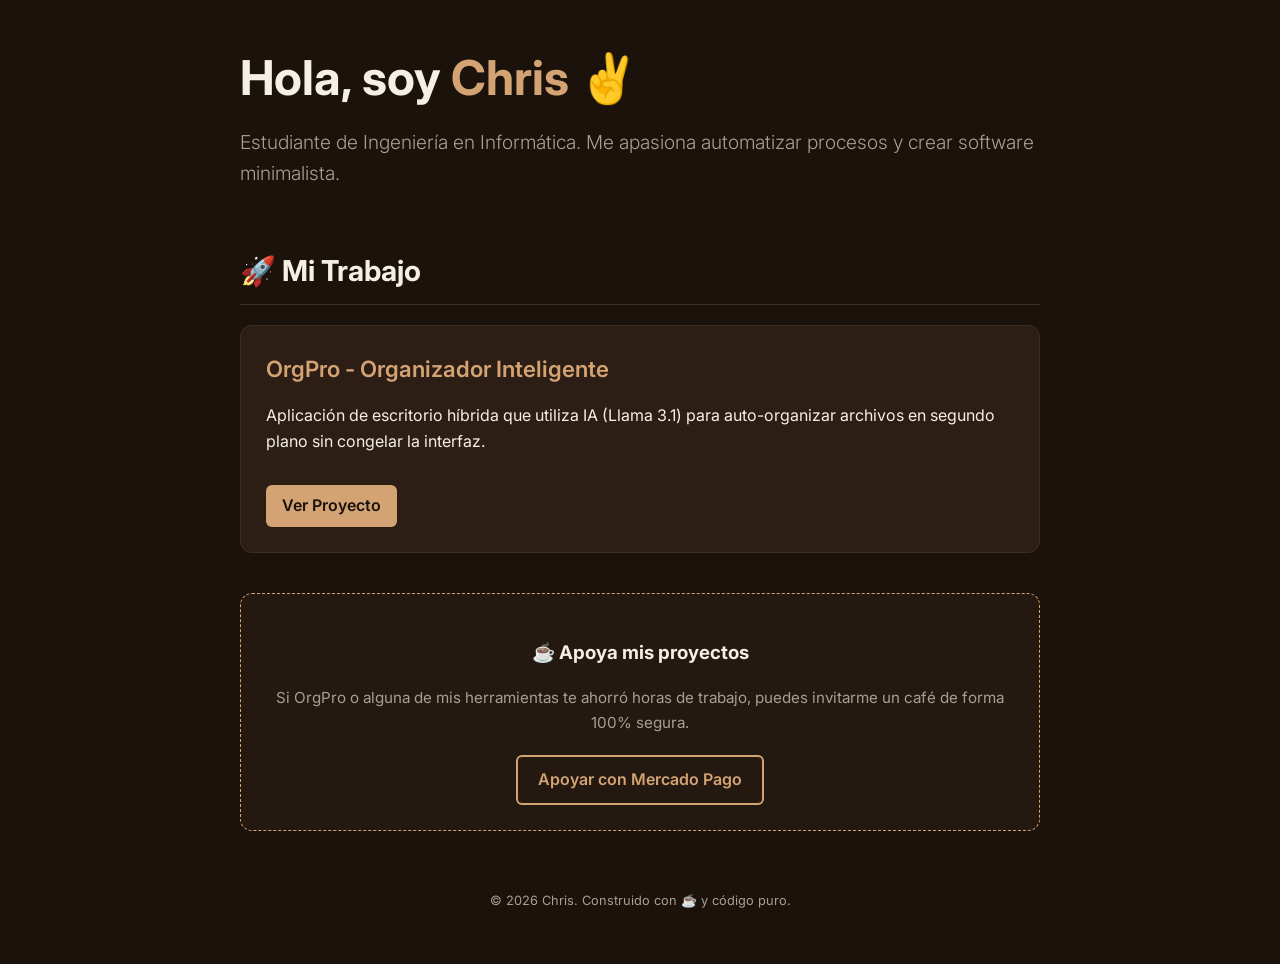
==== index.html @ ded08d70 "Update index.html" ====
<!DOCTYPE html>
<html lang="es">
<head>
    <meta charset="UTF-8">
    <meta name="viewport" content="width=device-width, initial-scale=1.0">
    <title>Chris | Desarrollador</title>
    <style>
        @import url('https://fonts.googleapis.com/css2?family=Inter:wght@300;400;600;800&display=swap');

        /* Paleta de colores heredada de OrgPro */
        :root {
            --bg-dark: #1a120b;
            --card-bg: #2c1e14;
            --primary: #d4a373;
            --primary-hover: #e6b89c;
            --text-main: #f5efe6;
            --text-muted: #a89f91;
        }

        body {
            margin: 0;
            padding: 0;
            font-family: 'Inter', sans-serif;
            background-color: var(--bg-dark);
            color: var(--text-main);
            line-height: 1.6;
        }

        .container {
            max-width: 800px;
            margin: 0 auto;
            padding: 40px 20px;
        }

        /* --- ANIMACIONES MÁGICAS --- */
        @keyframes fadeInUp {
            from {
                opacity: 0;
                transform: translateY(40px);
            }
            to {
                opacity: 1;
                transform: translateY(0);
            }
        }

        /* Elementos base invisibles al inicio */
        .anim-1, .anim-2, .anim-3 {
            opacity: 0;
        }

        /* Aplicando la animación con retrasos en cascada */
        .anim-1 { animation: fadeInUp 0.8s cubic-bezier(0.2, 0.8, 0.2, 1) forwards; }
        .anim-2 { animation: fadeInUp 0.8s cubic-bezier(0.2, 0.8, 0.2, 1) 0.3s forwards; }
        .anim-3 { animation: fadeInUp 0.8s cubic-bezier(0.2, 0.8, 0.2, 1) 0.6s forwards; }
        /* --------------------------- */

        header {
            margin-bottom: 60px;
            text-align: left;
        }

        h1 {
            font-size: 3rem;
            margin: 0;
            color: var(--text-main);
        }

        h1 span {
            color: var(--primary);
        }

        .subtitle {
            font-size: 1.2rem;
            color: var(--text-muted);
            margin-top: 10px;
            font-weight: 300;
        }

        h2 {
            font-size: 1.8rem;
            border-bottom: 1px solid rgba(212, 163, 115, 0.2);
            padding-bottom: 10px;
            margin-bottom: 20px;
        }

        .project-card {
            background-color: var(--card-bg);
            border: 1px solid rgba(212, 163, 115, 0.1);
            border-radius: 12px;
            padding: 25px;
            transition: transform 0.3s ease, border-color 0.3s ease;
        }

        .project-card:hover {
            transform: translateY(-5px);
            border-color: rgba(212, 163, 115, 0.4);
        }

        .project-title {
            font-size: 1.4rem;
            font-weight: 600;
            margin: 0 0 10px 0;
            color: var(--primary);
        }

        .project-links a {
            display: inline-block;
            margin-top: 15px;
            color: var(--bg-dark);
            background-color: var(--primary);
            padding: 8px 16px;
            text-decoration: none;
            border-radius: 6px;
            font-weight: 600;
            transition: 0.3s;
        }

        .project-links a:hover {
            background-color: var(--primary-hover);
            transform: scale(1.05);
        }

        .support-box {
            background-color: rgba(212, 163, 115, 0.05);
            border: 1px dashed var(--primary);
            border-radius: 12px;
            padding: 25px;
            margin-top: 40px;
            text-align: center;
            transition: transform 0.3s ease;
        }

        .support-box:hover {
            transform: translateY(-3px);
            border-color: var(--primary-hover);
        }

        .support-box p {
            color: var(--text-muted);
            font-size: 0.95rem;
            margin-bottom: 20px;
        }

        .btn-outline {
            display: inline-block;
            background: transparent;
            border: 2px solid var(--primary);
            color: var(--primary);
            padding: 10px 20px;
            border-radius: 6px;
            cursor: pointer;
            font-weight: 600;
            font-size: 1rem;
            text-decoration: none;
            transition: all 0.3s ease;
        }

        .btn-outline:hover {
            background: var(--primary);
            color: var(--bg-dark);
            transform: scale(1.05);
        }

        footer {
            margin-top: 60px;
            text-align: center;
            color: var(--text-muted);
            font-size: 0.8rem;
        }
    </style>
</head>
<body>

    <div class="container">
        <header class="anim-1">
            <h1>Hola, soy <span>Chris</span> ✌️</h1>
            <p class="subtitle">Estudiante de Ingeniería en Informática. Me apasiona automatizar procesos y crear software minimalista.</p>
        </header>

        <section class="anim-2">
            <h2>🚀 Mi Trabajo</h2>
            
            <div class="project-card">
                <h3 class="project-title">OrgPro - Organizador Inteligente</h3>
                <p>Aplicación de escritorio híbrida que utiliza IA (Llama 3.1) para auto-organizar archivos en segundo plano sin congelar la interfaz.</p>
                <div class="project-links">
                    <a href="https://github.com/ItsChrisPJ/OrgPro" target="_blank">Ver Proyecto</a>
                </div>
            </div>
        </section>

        <section class="anim-3">
            <div class="support-box">
                <h3>☕ Apoya mis proyectos</h3>
                <p>Si OrgPro o alguna de mis herramientas te ahorró horas de trabajo, puedes invitarme un café de forma 100% segura.</p>
                
                <a href="https://link.mercadopago.cl/itschrispj" target="_blank" class="btn-outline">Apoyar con Mercado Pago</a>
            </div>
        </section>

        <footer class="anim-3">
            <p>© 2026 Chris. Construido con ☕ y código puro.</p>
        </footer>
    </div>

</body>
</html>
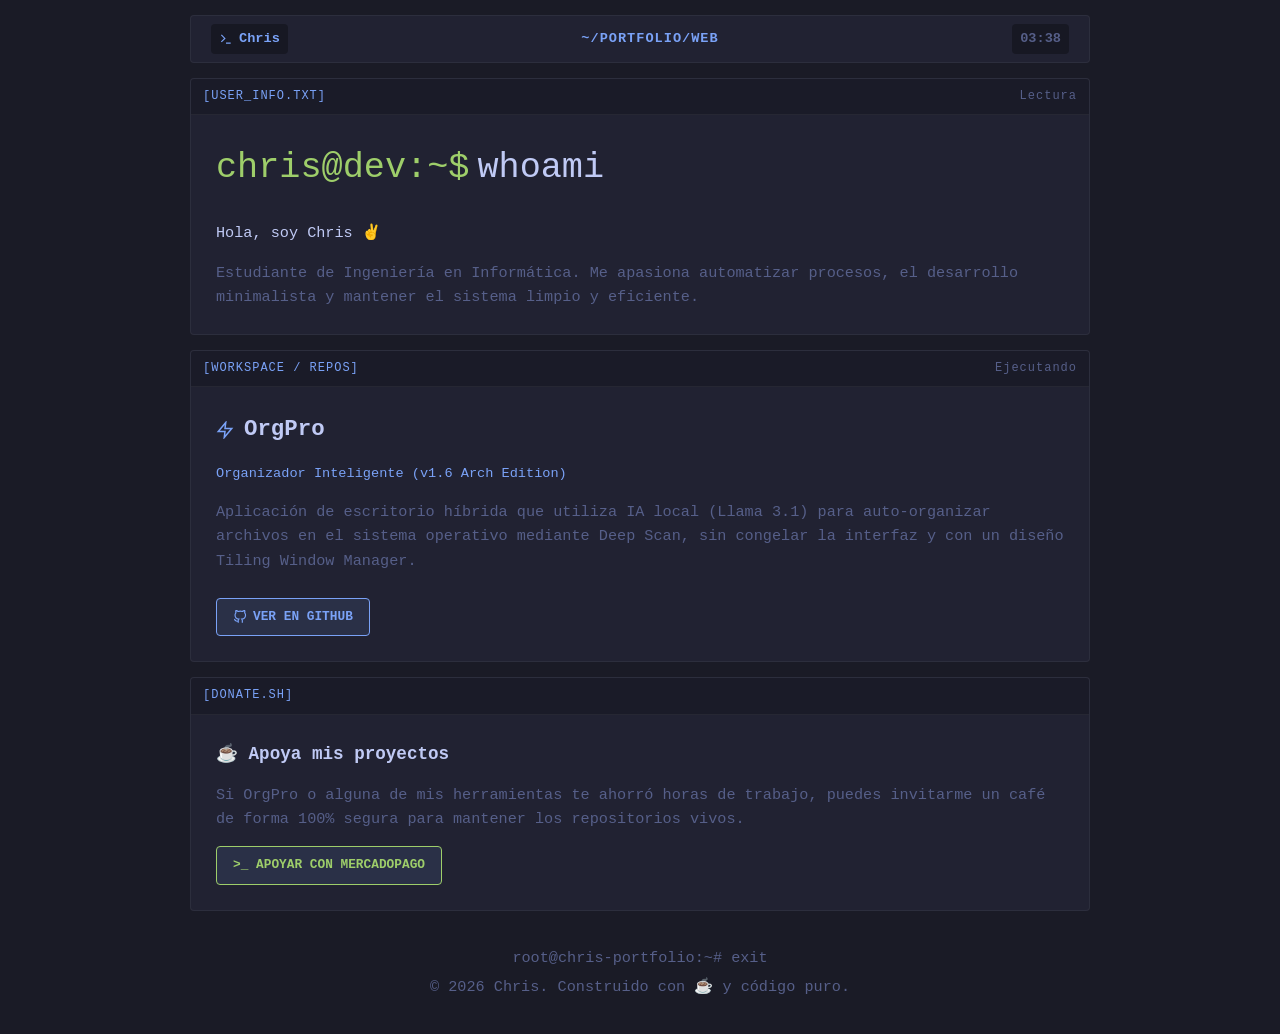
==== commit 5b3f2928: "Update index.html" ====
--- a/index.html
+++ b/index.html
@@ -5,204 +5,266 @@
     <meta name="viewport" content="width=device-width, initial-scale=1.0">
     <title>Chris | Desarrollador</title>
     <style>
-        @import url('https://fonts.googleapis.com/css2?family=Inter:wght@300;400;600;800&display=swap');
-
-        /* Paleta de colores heredada de OrgPro */
+        * { box-sizing: border-box; margin: 0; padding: 0; }
+
+        /* Paleta de colores heredada de OrgPro v1.6 (Arch Edition) */
         :root {
-            --bg-dark: #1a120b;
-            --card-bg: #2c1e14;
-            --primary: #d4a373;
-            --primary-hover: #e6b89c;
-            --text-main: #f5efe6;
-            --text-muted: #a89f91;
+            --bg-dark: #1a1b26;
+            --tile-bg: rgba(36, 37, 54, 0.8);
+            --text-main: #c0caf5;
+            --text-muted: #565f89;
+            --gap: 15px;
+            --border-radius: 4px;
+            --border-light: rgba(255, 255, 255, 0.05);
+            --accent: #7aa2f7; 
+            --accent-glow: rgba(122, 162, 247, 0.4);
+            --btn-bg: rgba(122, 162, 247, 0.1);
         }
 
         body {
-            margin: 0;
-            padding: 0;
-            font-family: 'Inter', sans-serif;
             background-color: var(--bg-dark);
             color: var(--text-main);
+            font-family: 'Consolas', 'Courier New', monospace;
             line-height: 1.6;
-        }
-
-        .container {
-            max-width: 800px;
-            margin: 0 auto;
-            padding: 40px 20px;
-        }
-
-        /* --- ANIMACIONES MÁGICAS --- */
-        @keyframes fadeInUp {
-            from {
-                opacity: 0;
-                transform: translateY(40px);
-            }
-            to {
-                opacity: 1;
-                transform: translateY(0);
-            }
-        }
-
-        /* Elementos base invisibles al inicio */
-        .anim-1, .anim-2, .anim-3 {
+            min-height: 100vh;
+            display: flex;
+            justify-content: center;
+            padding: var(--gap);
+        }
+
+        .arch-container {
+            display: flex;
+            flex-direction: column;
+            width: 100%;
+            max-width: 900px;
+            gap: var(--gap);
+        }
+
+        /* --- WAYBAR (Barra superior estilo Linux) --- */
+        .waybar {
+            display: flex;
+            justify-content: space-between;
+            align-items: center;
+            background: var(--tile-bg);
+            padding: 8px 16px;
+            border-radius: var(--border-radius);
+            font-size: 0.85rem;
+            font-weight: bold;
+            border: 1px solid var(--border-light);
+        }
+
+        .mod {
+            background: rgba(0, 0, 0, 0.3);
+            padding: 4px 8px;
+            border-radius: 4px;
+            margin: 0 4px;
+            display: inline-flex;
+            align-items: center;
+            gap: 6px;
+            color: var(--text-muted);
+        }
+
+        .mod.active { color: var(--accent); }
+        .way-center { color: var(--accent); text-transform: uppercase; letter-spacing: 1px; }
+
+        /* --- TILING GRID --- */
+        .tiling-grid {
+            display: grid;
+            grid-template-columns: 1fr;
+            gap: var(--gap);
+            flex-grow: 1;
+        }
+
+        .tile {
+            background: var(--tile-bg);
+            border: 1px solid var(--border-light);
+            border-radius: var(--border-radius);
+            display: flex;
+            flex-direction: column;
+            overflow: hidden;
+            transition: border-color 0.3s ease, box-shadow 0.3s ease;
+            animation: fadeInUp 0.8s cubic-bezier(0.2, 0.8, 0.2, 1) forwards;
             opacity: 0;
         }
 
-        /* Aplicando la animación con retrasos en cascada */
-        .anim-1 { animation: fadeInUp 0.8s cubic-bezier(0.2, 0.8, 0.2, 1) forwards; }
-        .anim-2 { animation: fadeInUp 0.8s cubic-bezier(0.2, 0.8, 0.2, 1) 0.3s forwards; }
-        .anim-3 { animation: fadeInUp 0.8s cubic-bezier(0.2, 0.8, 0.2, 1) 0.6s forwards; }
-        /* --------------------------- */
-
-        header {
-            margin-bottom: 60px;
-            text-align: left;
-        }
-
+        .tile:hover {
+            border-color: var(--accent);
+            box-shadow: 0 0 15px var(--accent-glow);
+        }
+
+        .tile-header {
+            background: rgba(0, 0, 0, 0.2);
+            padding: 8px 12px;
+            font-size: 0.75rem;
+            text-transform: uppercase;
+            letter-spacing: 1px;
+            color: var(--accent);
+            border-bottom: 1px solid var(--border-light);
+            display: flex;
+            justify-content: space-between;
+        }
+
+        .tile-content {
+            padding: 25px;
+            flex-grow: 1;
+            display: flex;
+            flex-direction: column;
+            gap: 15px;
+        }
+
+        /* --- TYPOGRAPHY & ELEMENTS --- */
         h1 {
-            font-size: 3rem;
+            font-size: 2.2rem;
             margin: 0;
             color: var(--text-main);
-        }
-
-        h1 span {
-            color: var(--primary);
-        }
-
-        .subtitle {
-            font-size: 1.2rem;
-            color: var(--text-muted);
-            margin-top: 10px;
-            font-weight: 300;
-        }
-
-        h2 {
-            font-size: 1.8rem;
-            border-bottom: 1px solid rgba(212, 163, 115, 0.2);
-            padding-bottom: 10px;
-            margin-bottom: 20px;
-        }
-
-        .project-card {
-            background-color: var(--card-bg);
-            border: 1px solid rgba(212, 163, 115, 0.1);
-            border-radius: 12px;
-            padding: 25px;
-            transition: transform 0.3s ease, border-color 0.3s ease;
-        }
-
-        .project-card:hover {
-            transform: translateY(-5px);
-            border-color: rgba(212, 163, 115, 0.4);
-        }
+            font-weight: normal;
+        }
+
+        h1 span { color: var(--accent); }
+
+        .terminal-prompt {
+            color: #9ece6a; /* Hacker Green accent para el prompt */
+            margin-right: 8px;
+        }
+
+        p { color: var(--text-muted); font-size: 0.95rem; }
 
         .project-title {
             font-size: 1.4rem;
-            font-weight: 600;
-            margin: 0 0 10px 0;
-            color: var(--primary);
-        }
-
-        .project-links a {
-            display: inline-block;
-            margin-top: 15px;
+            margin: 0;
+            color: var(--text-main);
+            display: flex;
+            align-items: center;
+            gap: 10px;
+        }
+
+        /* --- BUTTONS --- */
+        .btn {
+            background: var(--btn-bg);
+            color: var(--accent);
+            border: 1px solid var(--accent);
+            padding: 8px 16px;
+            border-radius: 4px;
+            font-family: inherit;
+            font-weight: bold;
+            cursor: pointer;
+            transition: all 0.2s;
+            text-transform: uppercase;
+            font-size: 0.8rem;
+            display: inline-flex;
+            align-items: center;
+            justify-content: center;
+            text-decoration: none;
+            width: fit-content;
+        }
+
+        .btn:hover {
+            background: var(--accent);
             color: var(--bg-dark);
-            background-color: var(--primary);
-            padding: 8px 16px;
-            text-decoration: none;
-            border-radius: 6px;
-            font-weight: 600;
-            transition: 0.3s;
-        }
-
-        .project-links a:hover {
-            background-color: var(--primary-hover);
-            transform: scale(1.05);
-        }
-
-        .support-box {
-            background-color: rgba(212, 163, 115, 0.05);
-            border: 1px dashed var(--primary);
-            border-radius: 12px;
-            padding: 25px;
-            margin-top: 40px;
-            text-align: center;
-            transition: transform 0.3s ease;
-        }
-
-        .support-box:hover {
-            transform: translateY(-3px);
-            border-color: var(--primary-hover);
-        }
-
-        .support-box p {
-            color: var(--text-muted);
-            font-size: 0.95rem;
-            margin-bottom: 20px;
-        }
-
-        .btn-outline {
-            display: inline-block;
-            background: transparent;
-            border: 2px solid var(--primary);
-            color: var(--primary);
-            padding: 10px 20px;
-            border-radius: 6px;
-            cursor: pointer;
-            font-weight: 600;
-            font-size: 1rem;
-            text-decoration: none;
-            transition: all 0.3s ease;
-        }
-
-        .btn-outline:hover {
-            background: var(--primary);
-            color: var(--bg-dark);
-            transform: scale(1.05);
-        }
+            box-shadow: 0 0 10px var(--accent-glow);
+        }
+
+        /* --- ANIMATIONS --- */
+        @keyframes fadeInUp {
+            from { opacity: 0; transform: translateY(20px); }
+            to { opacity: 1; transform: translateY(0); }
+        }
+
+        .anim-1 { animation-delay: 0.1s; }
+        .anim-2 { animation-delay: 0.3s; }
+        .anim-3 { animation-delay: 0.5s; }
 
         footer {
-            margin-top: 60px;
             text-align: center;
             color: var(--text-muted);
-            font-size: 0.8rem;
+            font-size: 0.75rem;
+            padding: 20px 0;
+            opacity: 0;
+            animation: fadeInUp 0.8s cubic-bezier(0.2, 0.8, 0.2, 1) 0.7s forwards;
         }
     </style>
 </head>
 <body>
 
-    <div class="container">
-        <header class="anim-1">
-            <h1>Hola, soy <span>Chris</span> ✌️</h1>
-            <p class="subtitle">Estudiante de Ingeniería en Informática. Me apasiona automatizar procesos y crear software minimalista.</p>
-        </header>
-
-        <section class="anim-2">
-            <h2>🚀 Mi Trabajo</h2>
-            
-            <div class="project-card">
-                <h3 class="project-title">OrgPro - Organizador Inteligente</h3>
-                <p>Aplicación de escritorio híbrida que utiliza IA (Llama 3.1) para auto-organizar archivos en segundo plano sin congelar la interfaz.</p>
-                <div class="project-links">
-                    <a href="https://github.com/ItsChrisPJ/OrgPro" target="_blank">Ver Proyecto</a>
-                </div>
+    <div class="arch-container">
+        <!-- WAYBAR SUPERIOR -->
+        <nav class="waybar">
+            <div class="way-left">
+                <span class="mod active">
+                    <svg viewBox="0 0 24 24" width="14" height="14" stroke="currentColor" stroke-width="2" fill="none"><path d="M4 17l6-6-6-6M12 19h8"></path></svg>
+                    Chris
+                </span>
             </div>
-        </section>
-
-        <section class="anim-3">
-            <div class="support-box">
-                <h3>☕ Apoya mis proyectos</h3>
-                <p>Si OrgPro o alguna de mis herramientas te ahorró horas de trabajo, puedes invitarme un café de forma 100% segura.</p>
-                
-                <a href="https://link.mercadopago.cl/itschrispj" target="_blank" class="btn-outline">Apoyar con Mercado Pago</a>
+            <div class="way-center">~/portfolio/web</div>
+            <div class="way-right">
+                <span class="mod" id="clock">00:00</span>
             </div>
-        </section>
-
-        <footer class="anim-3">
-            <p>© 2026 Chris. Construido con ☕ y código puro.</p>
+        </nav>
+
+        <main class="tiling-grid">
+            <!-- TILE 1: PRESENTACIÓN -->
+            <section class="tile anim-1">
+                <div class="tile-header">
+                    <span>[user_info.txt]</span>
+                    <span style="color: var(--text-muted); text-transform: none;">Lectura</span>
+                </div>
+                <div class="tile-content">
+                    <h1><span class="terminal-prompt">chris@dev:~$</span>whoami</h1>
+                    <p style="margin-top: 10px; color: var(--text-main);">Hola, soy <span>Chris</span> ✌️</p>
+                    <p>Estudiante de Ingeniería en Informática. Me apasiona automatizar procesos, el desarrollo minimalista y mantener el sistema limpio y eficiente.</p>
+                </div>
+            </section>
+
+            <!-- TILE 2: PROYECTOS -->
+            <section class="tile anim-2">
+                <div class="tile-header">
+                    <span>[workspace / repos]</span>
+                    <span style="color: var(--text-muted); text-transform: none;">Ejecutando</span>
+                </div>
+                <div class="tile-content">
+                    <h3 class="project-title">
+                        <svg viewBox="0 0 24 24" width="18" height="18" stroke="var(--accent)" stroke-width="2" fill="none"><polygon points="13 2 3 14 12 14 11 22 21 10 12 10 13 2"></polygon></svg>
+                        OrgPro
+                    </h3>
+                    <p style="font-size: 0.85rem; color: var(--accent);">Organizador Inteligente (v1.6 Arch Edition)</p>
+                    <p>Aplicación de escritorio híbrida que utiliza IA local (Llama 3.1) para auto-organizar archivos en el sistema operativo mediante Deep Scan, sin congelar la interfaz y con un diseño Tiling Window Manager.</p>
+                    <div style="margin-top: 10px;">
+                        <a href="https://github.com/ItsChrisPJ/OrgPro" target="_blank" class="btn">
+                            <svg viewBox="0 0 24 24" width="14" height="14" stroke="currentColor" stroke-width="2" fill="none" style="margin-right: 6px;"><path d="M9 19c-5 1.5-5-2.5-7-3m14 6v-3.87a3.37 3.37 0 0 0-.94-2.61c3.14-.35 6.44-1.54 6.44-7A5.44 5.44 0 0 0 20 4.77 5.07 5.07 0 0 0 19.91 1S18.73.65 16 2.48a13.38 13.38 0 0 0-7 0C6.27.65 5.09 1 5.09 1A5.07 5.07 0 0 0 5 4.77a5.44 5.44 0 0 0-1.5 3.78c0 5.42 3.3 6.61 6.44 7A3.37 3.37 0 0 0 9 18.13V22"></path></svg>
+                            Ver en GitHub
+                        </a>
+                    </div>
+                </div>
+            </section>
+
+            <!-- TILE 3: APOYO -->
+            <section class="tile anim-3">
+                <div class="tile-header">
+                    <span>[donate.sh]</span>
+                </div>
+                <div class="tile-content" style="align-items: flex-start;">
+                    <h3 class="project-title" style="color: var(--text-main); font-size: 1.1rem;">☕ Apoya mis proyectos</h3>
+                    <p>Si OrgPro o alguna de mis herramientas te ahorró horas de trabajo, puedes invitarme un café de forma 100% segura para mantener los repositorios vivos.</p>
+                    <a href="https://link.mercadopago.cl/itschrispj" target="_blank" class="btn" style="border-color: #9ece6a; color: #9ece6a;">
+                        >_ Apoyar con MercadoPago
+                    </a>
+                </div>
+            </section>
+        </main>
+
+        <footer>
+            <p>root@chris-portfolio:~# exit</p>
+            <p style="margin-top: 5px;">© 2026 Chris. Construido con ☕ y código puro.</p>
         </footer>
     </div>
 
+    <script>
+        // Script para la hora en la Waybar
+        setInterval(() => { 
+            const clock = document.getElementById('clock');
+            if(clock) clock.innerText = new Date().toLocaleTimeString('en-US', {hour: '2-digit', minute:'2-digit', hour12: false}); 
+        }, 1000);
+        document.getElementById('clock').innerText = new Date().toLocaleTimeString('en-US', {hour: '2-digit', minute:'2-digit', hour12: false});
+    </script>
 </body>
 </html>
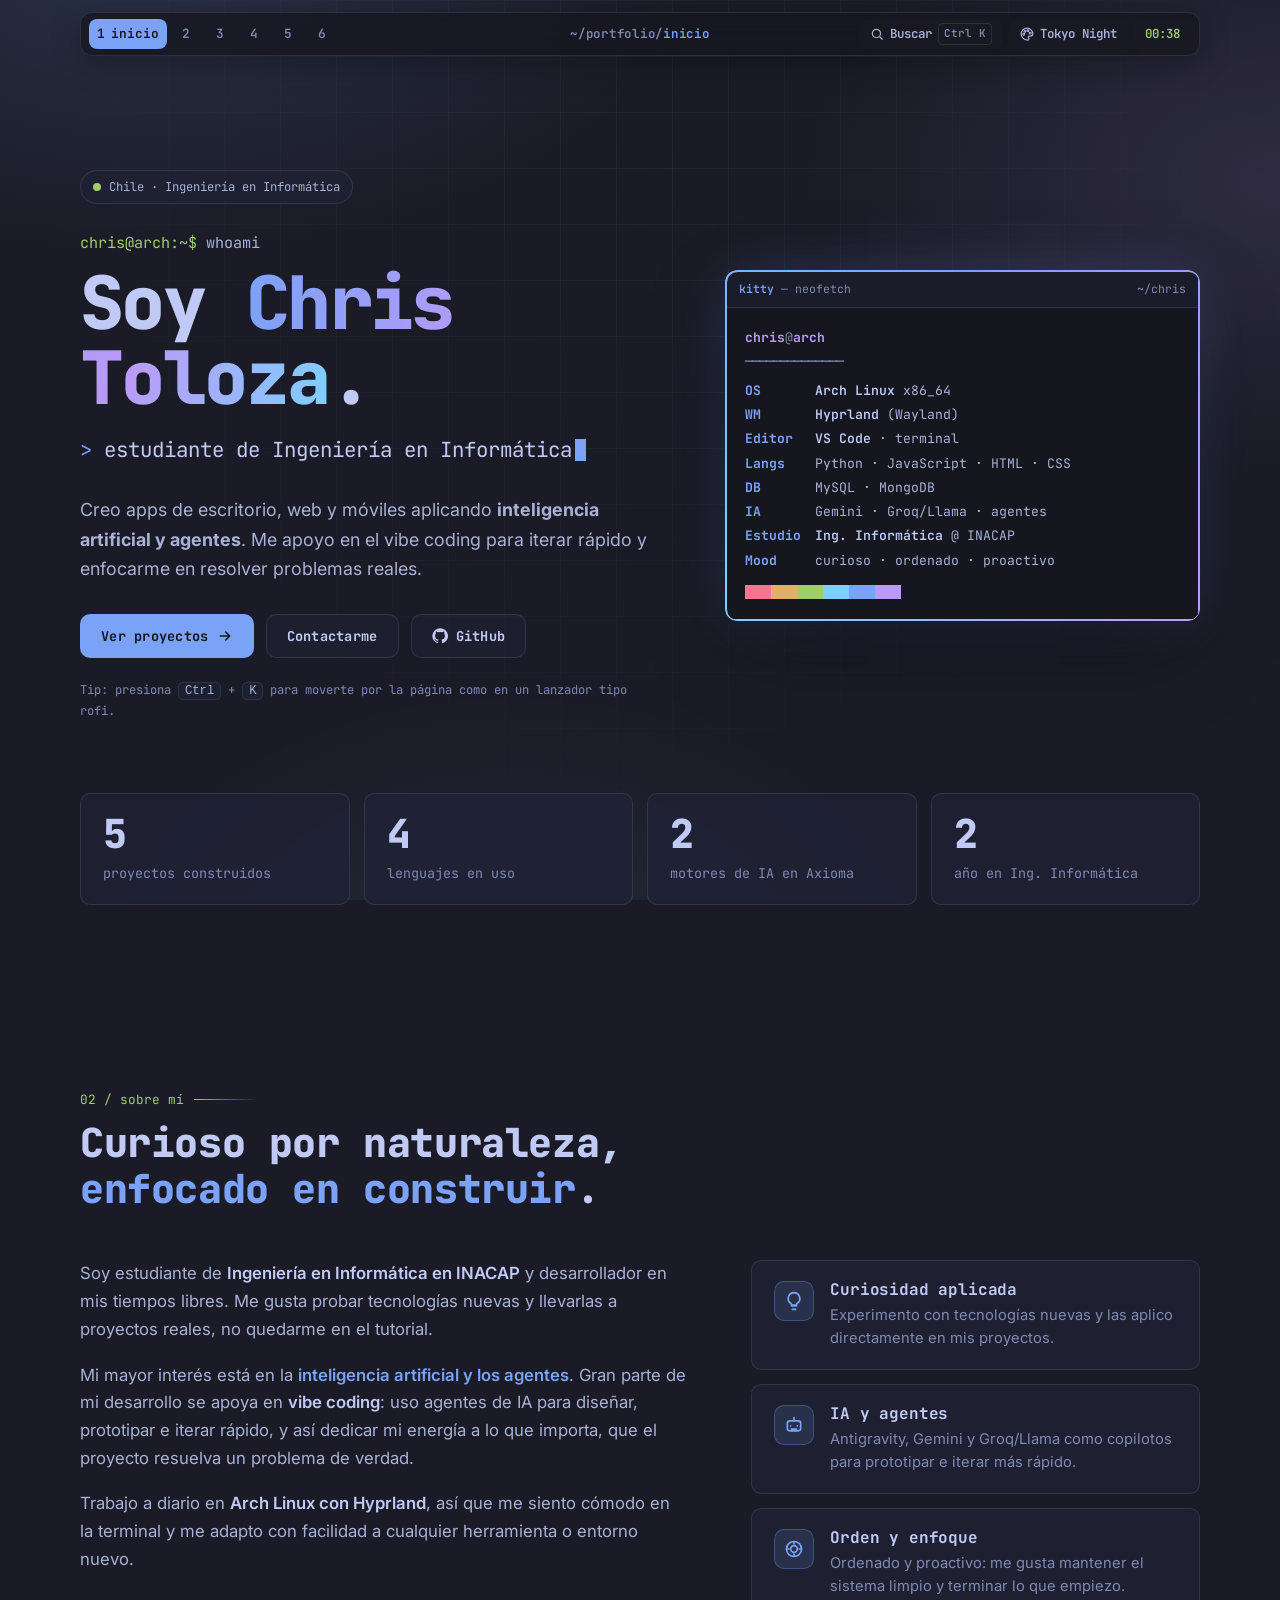
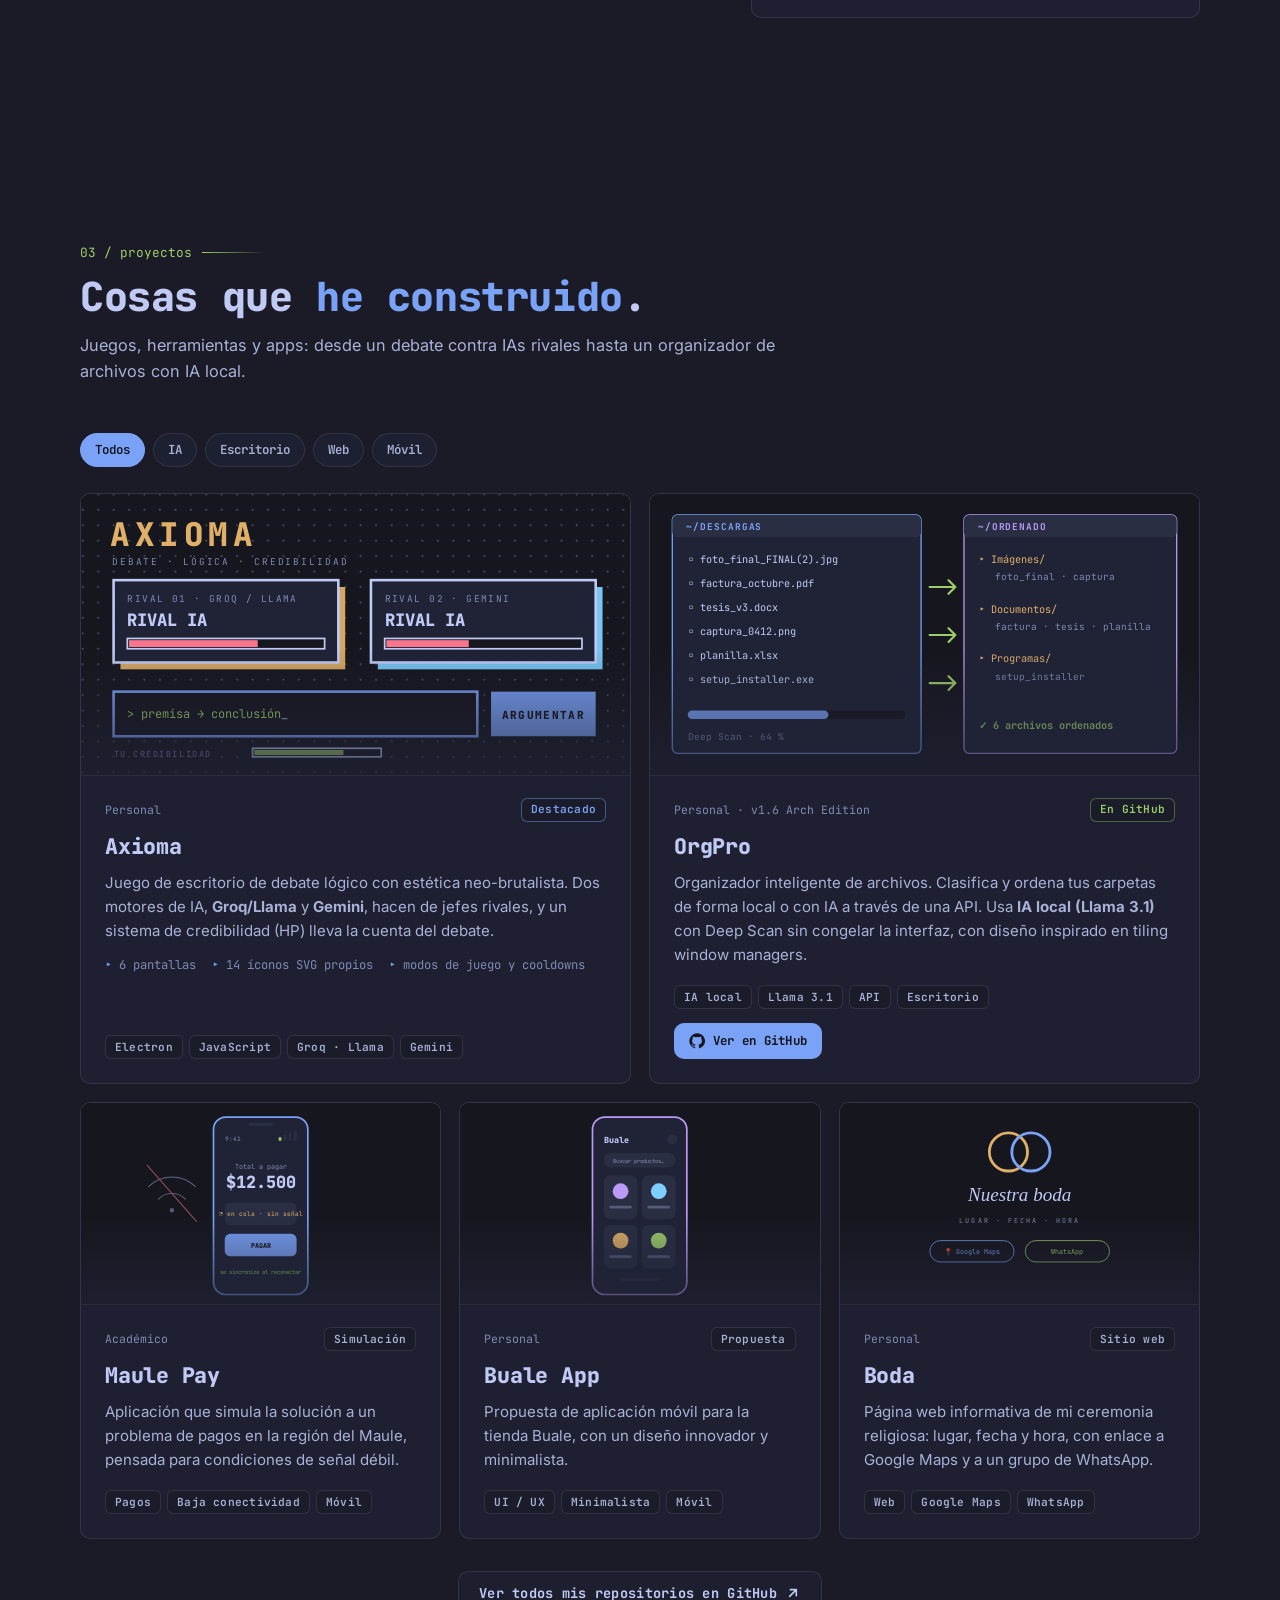
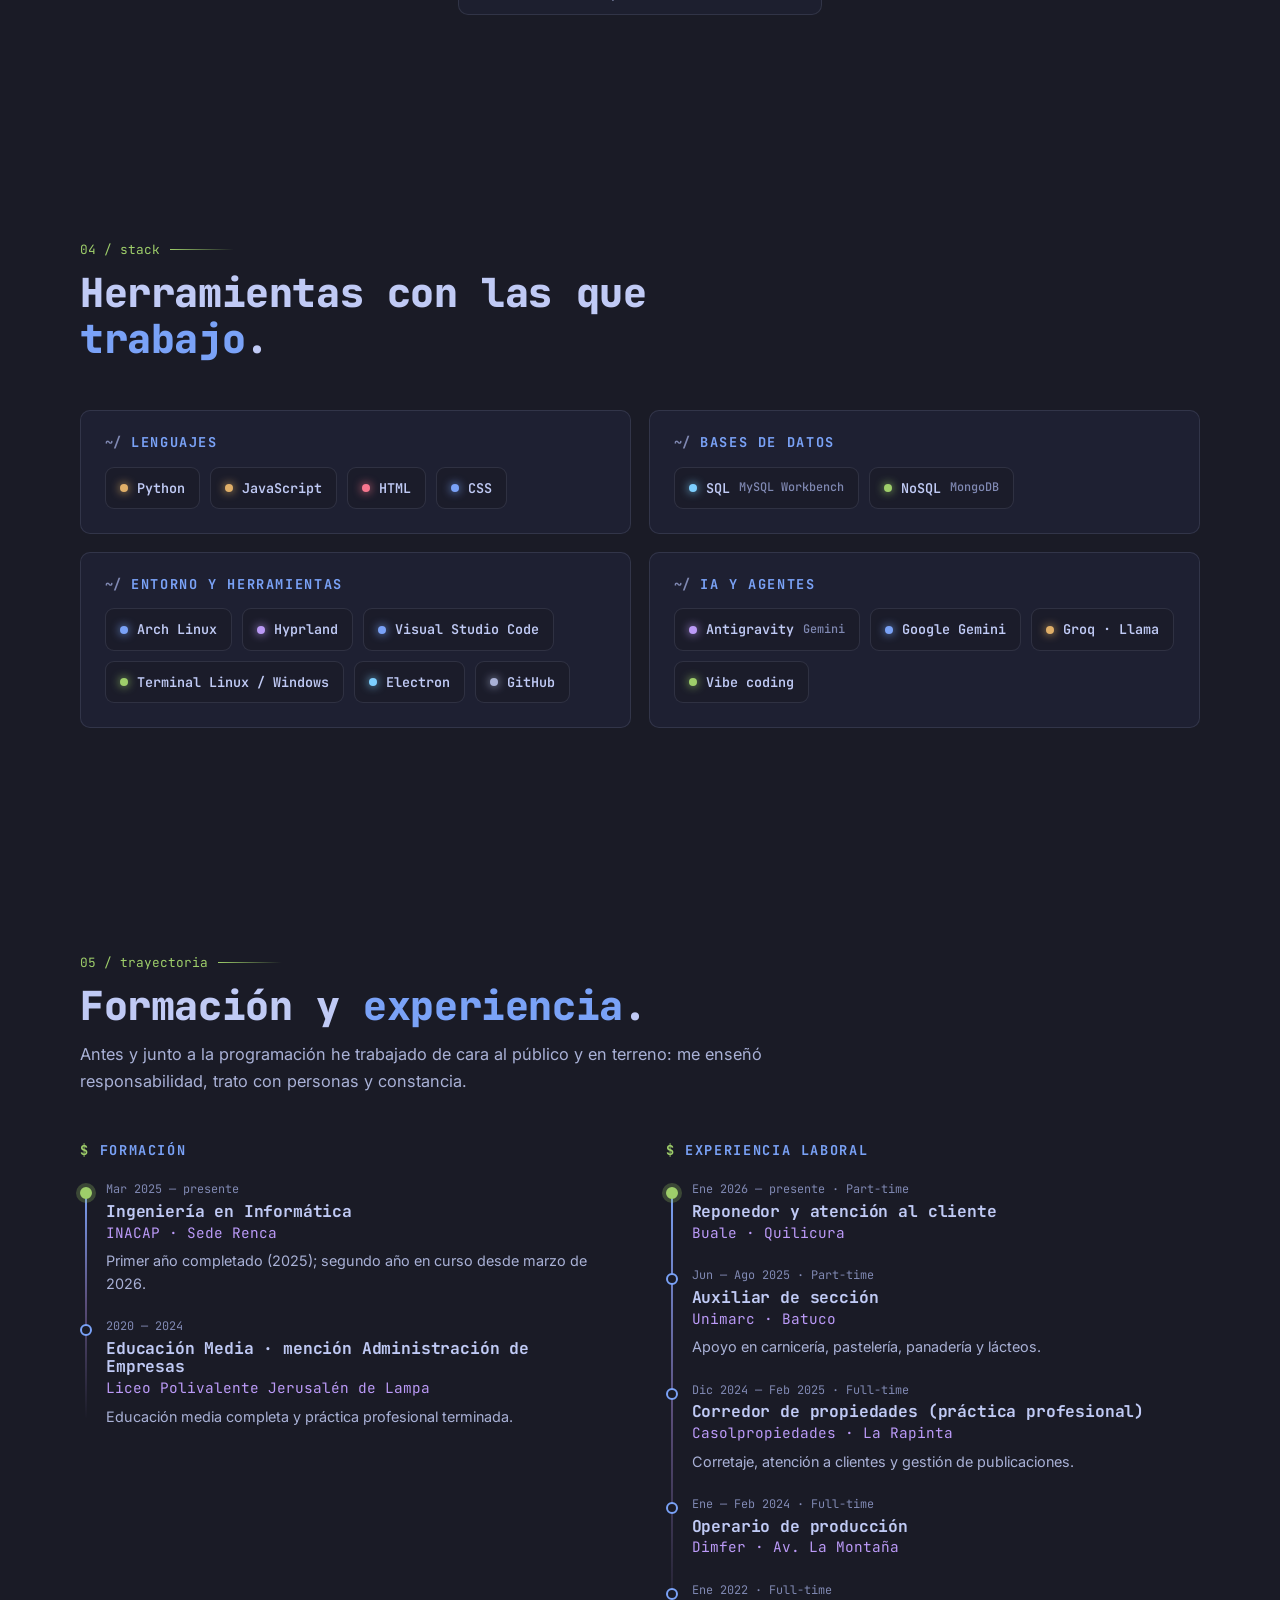
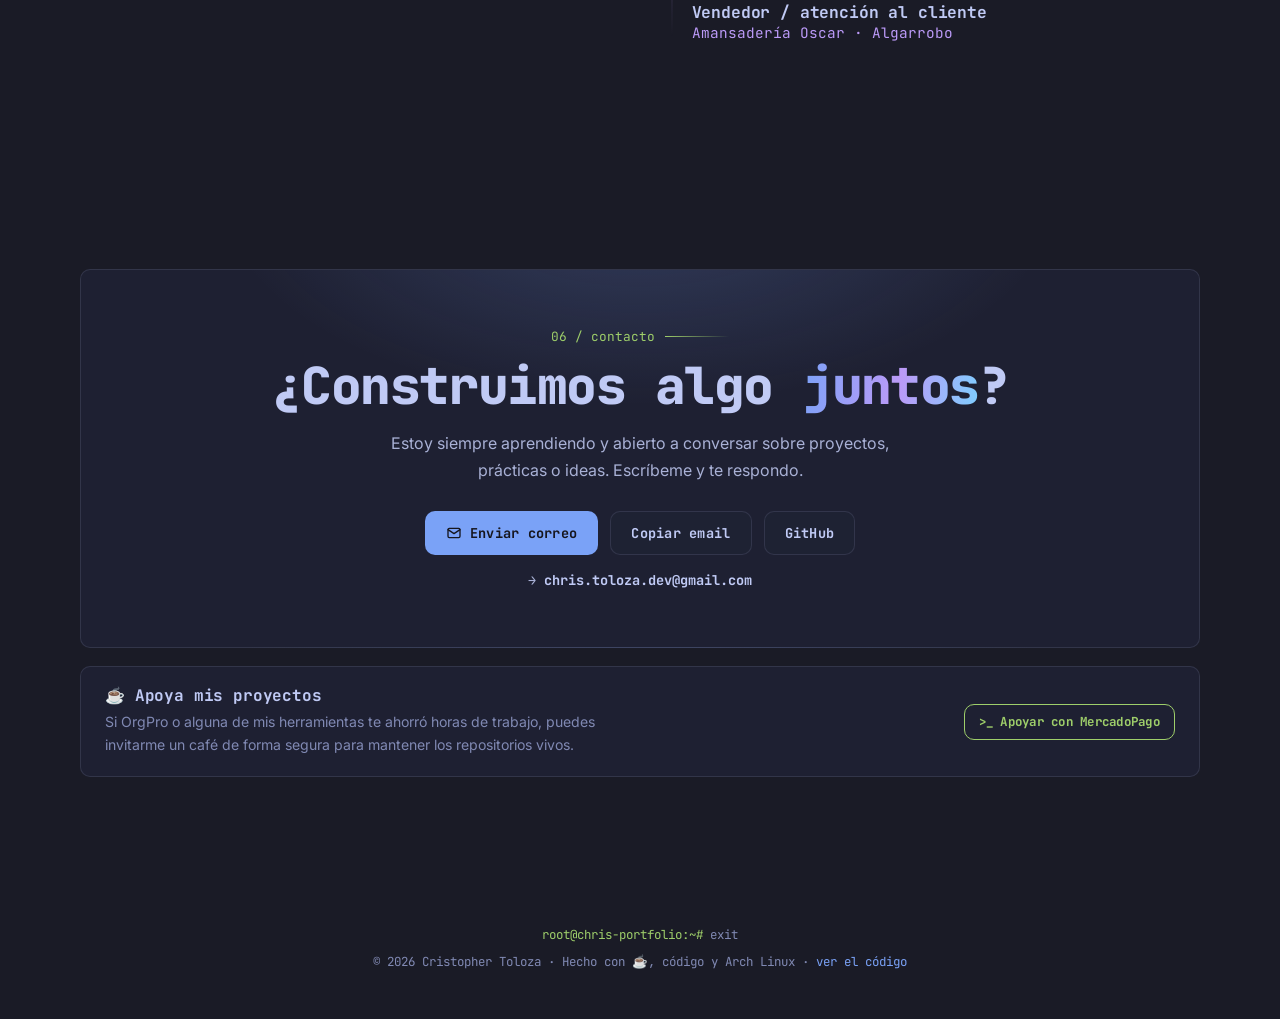
==== commit 02dc1868: "Rediseño completo del portafolio" ====
--- a/index.html
+++ b/index.html
@@ -1,270 +1,584 @@
-<!DOCTYPE html>
-<html lang="es">
-<head>
-    <meta charset="UTF-8">
-    <meta name="viewport" content="width=device-width, initial-scale=1.0">
-    <title>Chris | Desarrollador</title>
-    <style>
-        * { box-sizing: border-box; margin: 0; padding: 0; }
-
-        /* Paleta de colores heredada de OrgPro v1.6 (Arch Edition) */
-        :root {
-            --bg-dark: #1a1b26;
-            --tile-bg: rgba(36, 37, 54, 0.8);
-            --text-main: #c0caf5;
-            --text-muted: #565f89;
-            --gap: 15px;
-            --border-radius: 4px;
-            --border-light: rgba(255, 255, 255, 0.05);
-            --accent: #7aa2f7; 
-            --accent-glow: rgba(122, 162, 247, 0.4);
-            --btn-bg: rgba(122, 162, 247, 0.1);
-        }
-
-        body {
-            background-color: var(--bg-dark);
-            color: var(--text-main);
-            font-family: 'Consolas', 'Courier New', monospace;
-            line-height: 1.6;
-            min-height: 100vh;
-            display: flex;
-            justify-content: center;
-            padding: var(--gap);
-        }
-
-        .arch-container {
-            display: flex;
-            flex-direction: column;
-            width: 100%;
-            max-width: 900px;
-            gap: var(--gap);
-        }
-
-        /* --- WAYBAR (Barra superior estilo Linux) --- */
-        .waybar {
-            display: flex;
-            justify-content: space-between;
-            align-items: center;
-            background: var(--tile-bg);
-            padding: 8px 16px;
-            border-radius: var(--border-radius);
-            font-size: 0.85rem;
-            font-weight: bold;
-            border: 1px solid var(--border-light);
-        }
-
-        .mod {
-            background: rgba(0, 0, 0, 0.3);
-            padding: 4px 8px;
-            border-radius: 4px;
-            margin: 0 4px;
-            display: inline-flex;
-            align-items: center;
-            gap: 6px;
-            color: var(--text-muted);
-        }
-
-        .mod.active { color: var(--accent); }
-        .way-center { color: var(--accent); text-transform: uppercase; letter-spacing: 1px; }
-
-        /* --- TILING GRID --- */
-        .tiling-grid {
-            display: grid;
-            grid-template-columns: 1fr;
-            gap: var(--gap);
-            flex-grow: 1;
-        }
-
-        .tile {
-            background: var(--tile-bg);
-            border: 1px solid var(--border-light);
-            border-radius: var(--border-radius);
-            display: flex;
-            flex-direction: column;
-            overflow: hidden;
-            transition: border-color 0.3s ease, box-shadow 0.3s ease;
-            animation: fadeInUp 0.8s cubic-bezier(0.2, 0.8, 0.2, 1) forwards;
-            opacity: 0;
-        }
-
-        .tile:hover {
-            border-color: var(--accent);
-            box-shadow: 0 0 15px var(--accent-glow);
-        }
-
-        .tile-header {
-            background: rgba(0, 0, 0, 0.2);
-            padding: 8px 12px;
-            font-size: 0.75rem;
-            text-transform: uppercase;
-            letter-spacing: 1px;
-            color: var(--accent);
-            border-bottom: 1px solid var(--border-light);
-            display: flex;
-            justify-content: space-between;
-        }
-
-        .tile-content {
-            padding: 25px;
-            flex-grow: 1;
-            display: flex;
-            flex-direction: column;
-            gap: 15px;
-        }
-
-        /* --- TYPOGRAPHY & ELEMENTS --- */
-        h1 {
-            font-size: 2.2rem;
-            margin: 0;
-            color: var(--text-main);
-            font-weight: normal;
-        }
-
-        h1 span { color: var(--accent); }
-
-        .terminal-prompt {
-            color: #9ece6a; /* Hacker Green accent para el prompt */
-            margin-right: 8px;
-        }
-
-        p { color: var(--text-muted); font-size: 0.95rem; }
-
-        .project-title {
-            font-size: 1.4rem;
-            margin: 0;
-            color: var(--text-main);
-            display: flex;
-            align-items: center;
-            gap: 10px;
-        }
-
-        /* --- BUTTONS --- */
-        .btn {
-            background: var(--btn-bg);
-            color: var(--accent);
-            border: 1px solid var(--accent);
-            padding: 8px 16px;
-            border-radius: 4px;
-            font-family: inherit;
-            font-weight: bold;
-            cursor: pointer;
-            transition: all 0.2s;
-            text-transform: uppercase;
-            font-size: 0.8rem;
-            display: inline-flex;
-            align-items: center;
-            justify-content: center;
-            text-decoration: none;
-            width: fit-content;
-        }
-
-        .btn:hover {
-            background: var(--accent);
-            color: var(--bg-dark);
-            box-shadow: 0 0 10px var(--accent-glow);
-        }
-
-        /* --- ANIMATIONS --- */
-        @keyframes fadeInUp {
-            from { opacity: 0; transform: translateY(20px); }
-            to { opacity: 1; transform: translateY(0); }
-        }
-
-        .anim-1 { animation-delay: 0.1s; }
-        .anim-2 { animation-delay: 0.3s; }
-        .anim-3 { animation-delay: 0.5s; }
-
-        footer {
-            text-align: center;
-            color: var(--text-muted);
-            font-size: 0.75rem;
-            padding: 20px 0;
-            opacity: 0;
-            animation: fadeInUp 0.8s cubic-bezier(0.2, 0.8, 0.2, 1) 0.7s forwards;
-        }
-    </style>
-</head>
-<body>
-
-    <div class="arch-container">
-        <!-- WAYBAR SUPERIOR -->
-        <nav class="waybar">
-            <div class="way-left">
-                <span class="mod active">
-                    <svg viewBox="0 0 24 24" width="14" height="14" stroke="currentColor" stroke-width="2" fill="none"><path d="M4 17l6-6-6-6M12 19h8"></path></svg>
-                    Chris
-                </span>
-            </div>
-            <div class="way-center">~/portfolio/web</div>
-            <div class="way-right">
-                <span class="mod" id="clock">00:00</span>
-            </div>
-        </nav>
-
-        <main class="tiling-grid">
-            <!-- TILE 1: PRESENTACIÓN -->
-            <section class="tile anim-1">
-                <div class="tile-header">
-                    <span>[user_info.txt]</span>
-                    <span style="color: var(--text-muted); text-transform: none;">Lectura</span>
-                </div>
-                <div class="tile-content">
-                    <h1><span class="terminal-prompt">chris@dev:~$</span>whoami</h1>
-                    <p style="margin-top: 10px; color: var(--text-main);">Hola, soy <span>Chris</span> ✌️</p>
-                    <p>Estudiante de Ingeniería en Informática. Me apasiona automatizar procesos, el desarrollo minimalista y mantener el sistema limpio y eficiente.</p>
-                </div>
-            </section>
-
-            <!-- TILE 2: PROYECTOS -->
-            <section class="tile anim-2">
-                <div class="tile-header">
-                    <span>[workspace / repos]</span>
-                    <span style="color: var(--text-muted); text-transform: none;">Ejecutando</span>
-                </div>
-                <div class="tile-content">
-                    <h3 class="project-title">
-                        <svg viewBox="0 0 24 24" width="18" height="18" stroke="var(--accent)" stroke-width="2" fill="none"><polygon points="13 2 3 14 12 14 11 22 21 10 12 10 13 2"></polygon></svg>
-                        OrgPro
-                    </h3>
-                    <p style="font-size: 0.85rem; color: var(--accent);">Organizador Inteligente (v1.6 Arch Edition)</p>
-                    <p>Aplicación de escritorio híbrida que utiliza IA local (Llama 3.1) para auto-organizar archivos en el sistema operativo mediante Deep Scan, sin congelar la interfaz y con un diseño Tiling Window Manager.</p>
-                    <div style="margin-top: 10px;">
-                        <a href="https://github.com/ItsChrisPJ/OrgPro" target="_blank" class="btn">
-                            <svg viewBox="0 0 24 24" width="14" height="14" stroke="currentColor" stroke-width="2" fill="none" style="margin-right: 6px;"><path d="M9 19c-5 1.5-5-2.5-7-3m14 6v-3.87a3.37 3.37 0 0 0-.94-2.61c3.14-.35 6.44-1.54 6.44-7A5.44 5.44 0 0 0 20 4.77 5.07 5.07 0 0 0 19.91 1S18.73.65 16 2.48a13.38 13.38 0 0 0-7 0C6.27.65 5.09 1 5.09 1A5.07 5.07 0 0 0 5 4.77a5.44 5.44 0 0 0-1.5 3.78c0 5.42 3.3 6.61 6.44 7A3.37 3.37 0 0 0 9 18.13V22"></path></svg>
-                            Ver en GitHub
-                        </a>
-                    </div>
-                </div>
-            </section>
-
-            <!-- TILE 3: APOYO -->
-            <section class="tile anim-3">
-                <div class="tile-header">
-                    <span>[donate.sh]</span>
-                </div>
-                <div class="tile-content" style="align-items: flex-start;">
-                    <h3 class="project-title" style="color: var(--text-main); font-size: 1.1rem;">☕ Apoya mis proyectos</h3>
-                    <p>Si OrgPro o alguna de mis herramientas te ahorró horas de trabajo, puedes invitarme un café de forma 100% segura para mantener los repositorios vivos.</p>
-                    <a href="https://link.mercadopago.cl/itschrispj" target="_blank" class="btn" style="border-color: #9ece6a; color: #9ece6a;">
-                        >_ Apoyar con MercadoPago
-                    </a>
-                </div>
-            </section>
-        </main>
-
-        <footer>
-            <p>root@chris-portfolio:~# exit</p>
-            <p style="margin-top: 5px;">© 2026 Chris. Construido con ☕ y código puro.</p>
-        </footer>
-    </div>
-
-    <script>
-        // Script para la hora en la Waybar
-        setInterval(() => { 
-            const clock = document.getElementById('clock');
-            if(clock) clock.innerText = new Date().toLocaleTimeString('en-US', {hour: '2-digit', minute:'2-digit', hour12: false}); 
-        }, 1000);
-        document.getElementById('clock').innerText = new Date().toLocaleTimeString('en-US', {hour: '2-digit', minute:'2-digit', hour12: false});
-    </script>
-</body>
-</html>
+<!DOCTYPE html>
+<html lang="es" data-theme="tokyo">
+<head>
+  <meta charset="UTF-8">
+  <meta name="viewport" content="width=device-width, initial-scale=1">
+  <title>Cristopher “Chris” Toloza — Desarrollador · Ingeniería en Informática</title>
+  <meta name="description" content="Portafolio de Cristopher “Chris” Toloza, estudiante de Ingeniería en Informática en Chile. Apps de escritorio, web y móviles con IA y agentes: Axioma, OrgPro y más.">
+  <meta name="author" content="Cristopher Toloza">
+  <link rel="canonical" href="https://itschrispj.github.io/">
+  <meta name="theme-color" content="#1a1b26">
+
+  <!-- Open Graph / Twitter -->
+  <meta property="og:type" content="website">
+  <meta property="og:locale" content="es_CL">
+  <meta property="og:title" content="Chris Toloza — Desarrollador">
+  <meta property="og:description" content="Apps con IA y agentes, Linux y mucha curiosidad. Mira mis proyectos: Axioma, OrgPro y más.">
+  <meta property="og:url" content="https://itschrispj.github.io/">
+  <meta property="og:image" content="https://itschrispj.github.io/assets/og.png">
+  <meta property="og:image:width" content="1200">
+  <meta property="og:image:height" content="630">
+  <meta name="twitter:card" content="summary_large_image">
+
+  <link rel="icon" href="favicon.svg" type="image/svg+xml">
+
+  <link rel="preconnect" href="https://fonts.googleapis.com">
+  <link rel="preconnect" href="https://fonts.gstatic.com" crossorigin>
+  <link rel="stylesheet" href="https://fonts.googleapis.com/css2?family=Inter:wght@400;500;600&family=JetBrains+Mono:wght@400;500;600;700;800&display=swap">
+  <link rel="stylesheet" href="assets/css/style.css">
+
+  <!-- Aplica el tema guardado antes de pintar (evita parpadeo) -->
+  <script>
+    (function () {
+      var d = document.documentElement;
+      d.classList.add("js");
+      try {
+        var t = localStorage.getItem("theme");
+        if (t) d.dataset.theme = t;
+      } catch (e) {}
+    })();
+  </script>
+
+  <script type="application/ld+json">
+  {
+    "@context": "https://schema.org",
+    "@type": "Person",
+    "name": "Cristopher Ismael Toloza González",
+    "alternateName": "Chris Toloza",
+    "url": "https://itschrispj.github.io/",
+    "sameAs": ["https://github.com/ItsChrisPJ"],
+    "knowsAbout": ["Python", "JavaScript", "HTML", "CSS", "Inteligencia artificial", "Agentes de IA", "Linux"],
+    "alumniOf": { "@type": "CollegeOrUniversity", "name": "INACAP" },
+    "nationality": "Chile"
+  }
+  </script>
+</head>
+
+<body>
+  <a class="skip-link" href="#contenido">Saltar al contenido</a>
+  <div class="progress" id="progress" aria-hidden="true"></div>
+
+  <!-- ===================== WAYBAR ===================== -->
+  <header class="waybar" role="banner">
+    <nav class="ws" aria-label="Secciones">
+      <a href="#inicio" data-sec="inicio" aria-current="true"><span>1</span><span class="lbl">inicio</span></a>
+      <a href="#sobre-mi" data-sec="sobre-mi"><span>2</span><span class="lbl">sobre mí</span></a>
+      <a href="#proyectos" data-sec="proyectos"><span>3</span><span class="lbl">proyectos</span></a>
+      <a href="#stack" data-sec="stack"><span>4</span><span class="lbl">stack</span></a>
+      <a href="#trayectoria" data-sec="trayectoria"><span>5</span><span class="lbl">trayectoria</span></a>
+      <a href="#contacto" data-sec="contacto"><span>6</span><span class="lbl">contacto</span></a>
+    </nav>
+
+    <div class="wb-title" aria-hidden="true"><span class="dim">~/portfolio/</span><span id="wb-path">inicio</span></div>
+
+    <div class="wb-right">
+      <button class="mod" id="open-palette" type="button" aria-label="Abrir lanzador de comandos">
+        <svg viewBox="0 0 24 24" fill="none" stroke="currentColor" stroke-width="2" stroke-linecap="round" stroke-linejoin="round" aria-hidden="true"><circle cx="11" cy="11" r="7"/><path d="M21 21l-4.3-4.3"/></svg>
+        <span class="txt">Buscar</span><kbd>Ctrl K</kbd>
+      </button>
+      <button class="mod" id="theme-btn" type="button" aria-label="Cambiar tema de color">
+        <svg viewBox="0 0 24 24" fill="none" stroke="currentColor" stroke-width="2" stroke-linecap="round" stroke-linejoin="round" aria-hidden="true"><circle cx="13.5" cy="6.5" r="1.5"/><circle cx="17.5" cy="10.5" r="1.5"/><circle cx="8.5" cy="7.5" r="1.5"/><circle cx="6.5" cy="12.5" r="1.5"/><path d="M12 22a10 10 0 1 1 10-10c0 2.8-2.2 3.5-4 3.5h-2a2 2 0 0 0-1.4 3.4A2 2 0 0 1 12 22z"/></svg>
+        <span class="txt" id="theme-name">Tokyo Night</span>
+      </button>
+      <span class="mod" aria-label="Hora en Chile"><span id="clock">--:--</span></span>
+    </div>
+  </header>
+
+  <main id="contenido">
+
+    <!-- ===================== HERO ===================== -->
+    <section class="hero" id="inicio" aria-labelledby="hero-title">
+      <div class="container">
+        <div class="hero-grid">
+          <div>
+            <span class="pill reveal"><i class="dot"></i> Chile · Ingeniería en Informática</span>
+
+            <p class="prompt-line reveal" style="--d:80ms">chris@arch:~$ <span class="cmd">whoami</span></p>
+            <h1 id="hero-title" class="reveal" style="--d:140ms">Soy <span class="grad">Chris Toloza</span>.</h1>
+
+            <p class="typed-wrap reveal" style="--d:220ms" aria-live="off">
+              <span class="pre">&gt; </span><span id="typed">estudiante de Ingeniería en Informática</span><span class="caret" aria-hidden="true"></span>
+            </p>
+
+            <p class="lead reveal" style="--d:300ms">
+              Creo apps de escritorio, web y móviles aplicando <strong>inteligencia artificial y agentes</strong>.
+              Me apoyo en el vibe coding para iterar rápido y enfocarme en resolver problemas reales.
+            </p>
+
+            <div class="cta reveal" style="--d:380ms">
+              <a class="btn" href="#proyectos">
+                Ver proyectos
+                <svg viewBox="0 0 24 24" fill="none" stroke="currentColor" stroke-width="2.4" stroke-linecap="round" stroke-linejoin="round" aria-hidden="true"><path d="M5 12h14M13 6l6 6-6 6"/></svg>
+              </a>
+              <a class="btn ghost" href="#contacto">Contactarme</a>
+              <a class="btn ghost" href="https://github.com/ItsChrisPJ" target="_blank" rel="noopener noreferrer">
+                <svg viewBox="0 0 24 24" fill="currentColor" aria-hidden="true"><path d="M12 .5a11.5 11.5 0 0 0-3.64 22.41c.58.1.79-.25.79-.56v-2c-3.2.7-3.88-1.37-3.88-1.37-.52-1.33-1.28-1.69-1.28-1.69-1.04-.71.08-.7.08-.7 1.15.08 1.76 1.19 1.76 1.19 1.03 1.76 2.69 1.25 3.35.96.1-.75.4-1.25.73-1.54-2.55-.29-5.24-1.28-5.24-5.69 0-1.26.45-2.28 1.19-3.09-.12-.29-.52-1.46.11-3.05 0 0 .97-.31 3.17 1.18a11 11 0 0 1 5.77 0c2.2-1.49 3.17-1.18 3.17-1.18.63 1.59.23 2.76.11 3.05.74.81 1.19 1.83 1.19 3.09 0 4.42-2.69 5.39-5.25 5.68.41.36.78 1.06.78 2.13v3.16c0 .31.21.67.8.56A11.5 11.5 0 0 0 12 .5z"/></svg>
+                GitHub
+              </a>
+            </div>
+
+            <p class="hint reveal" style="--d:440ms">Tip: presiona <kbd>Ctrl</kbd> + <kbd>K</kbd> para moverte por la página como en un lanzador tipo rofi.</p>
+          </div>
+
+          <!-- Terminal estilo neofetch -->
+          <div class="term reveal" style="--d:200ms" role="img" aria-label="Terminal con un resumen de mi entorno: Arch Linux, Hyprland, Visual Studio Code, Python, JavaScript, HTML y CSS.">
+            <div class="term-bar"><span><b>kitty</b> — neofetch</span><span>~/chris</span></div>
+            <div class="term-body" aria-hidden="true">
+              <div class="ln" style="animation-delay:.3s"><span class="nf-head">chris</span><span style="color:var(--muted)">@</span><span class="nf-head">arch</span></div>
+              <div class="ln nf-sep" style="animation-delay:.4s">──────────────</div>
+              <dl class="nf">
+                <dt class="ln" style="animation-delay:.55s">OS</dt><dd class="ln" style="animation-delay:.55s"><b>Arch Linux</b> x86_64</dd>
+                <dt class="ln" style="animation-delay:.7s">WM</dt><dd class="ln" style="animation-delay:.7s"><b>Hyprland</b> (Wayland)</dd>
+                <dt class="ln" style="animation-delay:.85s">Editor</dt><dd class="ln" style="animation-delay:.85s"><b>VS Code</b> · terminal</dd>
+                <dt class="ln" style="animation-delay:1s">Langs</dt><dd class="ln" style="animation-delay:1s">Python · JavaScript · HTML · CSS</dd>
+                <dt class="ln" style="animation-delay:1.15s">DB</dt><dd class="ln" style="animation-delay:1.15s">MySQL · MongoDB</dd>
+                <dt class="ln" style="animation-delay:1.3s">IA</dt><dd class="ln" style="animation-delay:1.3s">Gemini · Groq/Llama · agentes</dd>
+                <dt class="ln" style="animation-delay:1.45s">Estudio</dt><dd class="ln" style="animation-delay:1.45s"><b>Ing. Informática</b> @ INACAP</dd>
+                <dt class="ln" style="animation-delay:1.6s">Mood</dt><dd class="ln" style="animation-delay:1.6s">curioso · ordenado · proactivo</dd>
+              </dl>
+              <div class="swatches ln" style="animation-delay:1.8s">
+                <i style="background:var(--red)"></i><i style="background:var(--yellow)"></i><i style="background:var(--green)"></i><i style="background:var(--cyan)"></i><i style="background:var(--accent)"></i><i style="background:var(--accent-2)"></i>
+              </div>
+            </div>
+          </div>
+        </div>
+
+        <!-- Stats -->
+        <div class="stats">
+          <div class="card stat reveal" style="--d:0ms"><div class="n" data-count="5">0</div><div class="l">proyectos construidos</div></div>
+          <div class="card stat reveal" style="--d:80ms"><div class="n" data-count="4">0</div><div class="l">lenguajes en uso</div></div>
+          <div class="card stat reveal" style="--d:160ms"><div class="n" data-count="2">0</div><div class="l">motores de IA en Axioma</div></div>
+          <div class="card stat reveal" style="--d:240ms"><div class="n" data-count="2">0</div><div class="l">año en Ing. Informática</div></div>
+        </div>
+      </div>
+    </section>
+
+    <!-- ===================== SOBRE MÍ ===================== -->
+    <section id="sobre-mi" aria-labelledby="about-title">
+      <div class="container">
+        <div class="section-head reveal">
+          <div class="eyebrow">02 / sobre mí</div>
+          <h2 id="about-title">Curioso por naturaleza, <span class="accent">enfocado en construir</span>.</h2>
+        </div>
+
+        <div class="about-grid">
+          <div class="about-text reveal">
+            <p>
+              Soy estudiante de <strong>Ingeniería en Informática en INACAP</strong> y desarrollador en mis tiempos libres.
+              Me gusta probar tecnologías nuevas y llevarlas a proyectos reales, no quedarme en el tutorial.
+            </p>
+            <p>
+              Mi mayor interés está en la <span class="mark">inteligencia artificial y los agentes</span>. Gran parte de mi desarrollo
+              se apoya en <strong>vibe coding</strong>: uso agentes de IA para diseñar, prototipar e iterar rápido, y así
+              dedicar mi energía a lo que importa, que el proyecto resuelva un problema de verdad.
+            </p>
+            <p>
+              Trabajo a diario en <strong>Arch Linux con Hyprland</strong>, así que me siento cómodo en la terminal y me
+              adapto con facilidad a cualquier herramienta o entorno nuevo.
+            </p>
+          </div>
+
+          <div class="principles">
+            <div class="card principle reveal" style="--d:60ms">
+              <div class="ico"><svg viewBox="0 0 24 24" fill="none" stroke="currentColor" stroke-width="2" stroke-linecap="round" stroke-linejoin="round" aria-hidden="true"><path d="M9 18h6M10 22h4M12 2a7 7 0 0 0-4 12.7c.6.5 1 1.3 1 2.3h6c0-1 .4-1.8 1-2.3A7 7 0 0 0 12 2z"/></svg></div>
+              <div><h3>Curiosidad aplicada</h3><p>Experimento con tecnologías nuevas y las aplico directamente en mis proyectos.</p></div>
+            </div>
+            <div class="card principle reveal" style="--d:140ms">
+              <div class="ico"><svg viewBox="0 0 24 24" fill="none" stroke="currentColor" stroke-width="2" stroke-linecap="round" stroke-linejoin="round" aria-hidden="true"><rect x="4" y="7" width="16" height="12" rx="3"/><path d="M12 7V3M8 13h.01M16 13h.01M9 17h6"/></svg></div>
+              <div><h3>IA y agentes</h3><p>Antigravity, Gemini y Groq/Llama como copilotos para prototipar e iterar más rápido.</p></div>
+            </div>
+            <div class="card principle reveal" style="--d:220ms">
+              <div class="ico"><svg viewBox="0 0 24 24" fill="none" stroke="currentColor" stroke-width="2" stroke-linecap="round" stroke-linejoin="round" aria-hidden="true"><circle cx="12" cy="12" r="9"/><circle cx="12" cy="12" r="4"/><path d="M12 3v3M12 18v3M3 12h3M18 12h3"/></svg></div>
+              <div><h3>Orden y enfoque</h3><p>Ordenado y proactivo: me gusta mantener el sistema limpio y terminar lo que empiezo.</p></div>
+            </div>
+          </div>
+        </div>
+      </div>
+    </section>
+
+    <!-- ===================== PROYECTOS ===================== -->
+    <section id="proyectos" aria-labelledby="projects-title">
+      <div class="container">
+        <div class="section-head reveal">
+          <div class="eyebrow">03 / proyectos</div>
+          <h2 id="projects-title">Cosas que <span class="accent">he construido</span>.</h2>
+          <p>Juegos, herramientas y apps: desde un debate contra IAs rivales hasta un organizador de archivos con IA local.</p>
+        </div>
+
+        <div class="filters reveal" role="group" aria-label="Filtrar proyectos">
+          <button class="chip" type="button" data-filter="all" aria-pressed="true">Todos</button>
+          <button class="chip" type="button" data-filter="ia" aria-pressed="false">IA</button>
+          <button class="chip" type="button" data-filter="escritorio" aria-pressed="false">Escritorio</button>
+          <button class="chip" type="button" data-filter="web" aria-pressed="false">Web</button>
+          <button class="chip" type="button" data-filter="movil" aria-pressed="false">Móvil</button>
+        </div>
+
+        <div class="projects" id="project-grid">
+
+          <!-- ============ AXIOMA ============ -->
+          <article class="card project feature reveal" data-cat="ia escritorio">
+            <div class="shot">
+              <svg viewBox="0 0 640 330" preserveAspectRatio="xMidYMid slice" role="img" aria-label="Ilustración de Axioma: dos jefes con barras de vida y un campo para escribir argumentos">
+                <defs><pattern id="dots" width="18" height="18" patternUnits="userSpaceOnUse"><circle cx="2" cy="2" r="1.2" class="f-m" opacity=".5"/></pattern></defs>
+                <rect width="640" height="330" class="f-bg"/>
+                <rect width="640" height="330" fill="url(#dots)"/>
+                <g class="mono">
+                  <text x="34" y="62" font-size="38" font-weight="800" class="f-y" style="letter-spacing:.14em">AXIOMA</text>
+                  <text x="36" y="84" font-size="11" class="f-m" style="letter-spacing:.2em">DEBATE · LÓGICA · CREDIBILIDAD</text>
+
+                  <!-- Jefe 1 -->
+                  <rect x="46" y="110" width="262" height="96" class="f-y" opacity=".95"/>
+                  <rect x="38" y="102" width="262" height="96" class="f-s" stroke-width="3" style="stroke:var(--text)"/>
+                  <text x="54" y="128" font-size="11" class="f-m" style="letter-spacing:.15em">RIVAL 01 · GROQ / LLAMA</text>
+                  <text x="54" y="156" font-size="20" font-weight="800" class="f-t">RIVAL IA</text>
+                  <rect x="54" y="170" width="230" height="12" class="f-bg" stroke-width="2" style="stroke:var(--text)"/>
+                  <rect x="56" y="172" width="150" height="8" class="f-r"/>
+
+                  <!-- Jefe 2 -->
+                  <rect x="346" y="110" width="262" height="96" class="f-c" opacity=".95"/>
+                  <rect x="338" y="102" width="262" height="96" class="f-s" stroke-width="3" style="stroke:var(--text)"/>
+                  <text x="354" y="128" font-size="11" class="f-m" style="letter-spacing:.15em">RIVAL 02 · GEMINI</text>
+                  <text x="354" y="156" font-size="20" font-weight="800" class="f-t">RIVAL IA</text>
+                  <rect x="354" y="170" width="230" height="12" class="f-bg" stroke-width="2" style="stroke:var(--text)"/>
+                  <rect x="356" y="172" width="96" height="8" class="f-r"/>
+
+                  <!-- Entrada de argumento -->
+                  <rect x="38" y="232" width="424" height="52" class="f-bg" stroke-width="3" style="stroke:var(--accent)"/>
+                  <text x="54" y="263" font-size="14" class="f-g">&gt; premisa → conclusión<tspan class="f-t">_</tspan></text>
+                  <rect x="478" y="232" width="122" height="52" class="f-a"/>
+                  <text x="539" y="264" font-size="13" font-weight="800" text-anchor="middle" class="f-onacc" style="letter-spacing:.12em">ARGUMENTAR</text>
+
+                  <text x="38" y="308" font-size="10" class="f-m" style="letter-spacing:.18em">TU CREDIBILIDAD</text>
+                  <rect x="200" y="298" width="150" height="10" class="f-bg" stroke-width="2" style="stroke:var(--text)"/>
+                  <rect x="202" y="300" width="104" height="6" class="f-g"/>
+                </g>
+              </svg>
+            </div>
+            <div class="p-body">
+              <div class="p-meta"><span>Personal</span><span class="tag hot">Destacado</span></div>
+              <h3>Axioma</h3>
+              <p>Juego de escritorio de debate lógico con estética neo-brutalista. Dos motores de IA, <strong>Groq/Llama</strong> y <strong>Gemini</strong>, hacen de jefes rivales, y un sistema de credibilidad (HP) lleva la cuenta del debate.</p>
+              <div class="p-facts"><span>6 pantallas</span><span>14 íconos SVG propios</span><span>modos de juego y cooldowns</span></div>
+              <div class="p-foot">
+                <div class="tags"><span class="tag">Electron</span><span class="tag">JavaScript</span><span class="tag">Groq · Llama</span><span class="tag">Gemini</span></div>
+              </div>
+            </div>
+          </article>
+
+          <!-- ============ ORGPRO ============ -->
+          <article class="card project feature reveal" style="--d:100ms" data-cat="ia escritorio">
+            <div class="shot">
+              <svg viewBox="0 0 640 330" preserveAspectRatio="xMidYMid slice" role="img" aria-label="Ilustración de OrgPro: archivos desordenados que se ordenan en carpetas">
+                <rect width="640" height="330" class="f-bg"/>
+                <g class="mono" font-size="12">
+                  <!-- Ventana izquierda -->
+                  <rect x="26" y="26" width="290" height="278" rx="6" class="f-s" stroke-width="1.5" style="stroke:var(--accent)"/>
+                  <rect x="26" y="26" width="290" height="26" rx="6" class="f-s2"/>
+                  <text x="42" y="44" class="f-a" font-weight="700" font-size="11" style="letter-spacing:.1em">~/DESCARGAS</text>
+                  <g class="f-t">
+                    <text x="44" y="82">▫ foto_final_FINAL(2).jpg</text>
+                    <text x="44" y="110">▫ factura_octubre.pdf</text>
+                    <text x="44" y="138">▫ tesis_v3.docx</text>
+                    <text x="44" y="166">▫ captura_0412.png</text>
+                    <text x="44" y="194">▫ planilla.xlsx</text>
+                    <text x="44" y="222">▫ setup_installer.exe</text>
+                  </g>
+                  <rect x="44" y="254" width="254" height="10" rx="5" class="f-bg"/>
+                  <rect x="44" y="254" width="164" height="10" rx="5" class="f-a"/>
+                  <text x="44" y="288" class="f-m" font-size="11">Deep Scan · 64 %</text>
+
+                  <!-- Flechas -->
+                  <g class="s-g" fill="none" stroke-width="2.5" stroke-linecap="round" stroke-linejoin="round">
+                    <path d="M326 110h30M348 102l8 8-8 8"/>
+                    <path d="M326 166h30M348 158l8 8-8 8"/>
+                    <path d="M326 222h30M348 214l8 8-8 8"/>
+                  </g>
+
+                  <!-- Ventana derecha -->
+                  <rect x="366" y="26" width="248" height="278" rx="6" class="f-s" stroke-width="1.5" style="stroke:var(--accent-2)"/>
+                  <rect x="366" y="26" width="248" height="26" rx="6" class="f-s2"/>
+                  <text x="382" y="44" class="f-b" font-weight="700" font-size="11" style="letter-spacing:.1em">~/ORDENADO</text>
+                  <g>
+                    <text x="384" y="82" class="f-y">▸ Imágenes/</text>
+                    <text x="402" y="102" class="f-m" font-size="11">foto_final · captura</text>
+                    <text x="384" y="140" class="f-y">▸ Documentos/</text>
+                    <text x="402" y="160" class="f-m" font-size="11">factura · tesis · planilla</text>
+                    <text x="384" y="198" class="f-y">▸ Programas/</text>
+                    <text x="402" y="218" class="f-m" font-size="11">setup_installer</text>
+                    <text x="384" y="276" class="f-g" font-weight="700">✓ 6 archivos ordenados</text>
+                  </g>
+                </g>
+              </svg>
+            </div>
+            <div class="p-body">
+              <div class="p-meta"><span>Personal · v1.6 Arch Edition</span><span class="tag ok">En GitHub</span></div>
+              <h3><a href="https://github.com/ItsChrisPJ/OrgPro" target="_blank" rel="noopener noreferrer">OrgPro</a></h3>
+              <p>Organizador inteligente de archivos. Clasifica y ordena tus carpetas de forma local o con IA a través de una API. Usa <strong>IA local (Llama 3.1)</strong> con Deep Scan sin congelar la interfaz, con diseño inspirado en tiling window managers.</p>
+              <div class="p-foot">
+                <div class="tags"><span class="tag">IA local</span><span class="tag">Llama 3.1</span><span class="tag">API</span><span class="tag">Escritorio</span></div>
+                <div><a class="btn small" href="https://github.com/ItsChrisPJ/OrgPro" target="_blank" rel="noopener noreferrer">
+                  <svg viewBox="0 0 24 24" fill="currentColor" aria-hidden="true"><path d="M12 .5a11.5 11.5 0 0 0-3.64 22.41c.58.1.79-.25.79-.56v-2c-3.2.7-3.88-1.37-3.88-1.37-.52-1.33-1.28-1.69-1.28-1.69-1.04-.71.08-.7.08-.7 1.15.08 1.76 1.19 1.76 1.19 1.03 1.76 2.69 1.25 3.35.96.1-.75.4-1.25.73-1.54-2.55-.29-5.24-1.28-5.24-5.69 0-1.26.45-2.28 1.19-3.09-.12-.29-.52-1.46.11-3.05 0 0 .97-.31 3.17 1.18a11 11 0 0 1 5.77 0c2.2-1.49 3.17-1.18 3.17-1.18.63 1.59.23 2.76.11 3.05.74.81 1.19 1.83 1.19 3.09 0 4.42-2.69 5.39-5.25 5.68.41.36.78 1.06.78 2.13v3.16c0 .31.21.67.8.56A11.5 11.5 0 0 0 12 .5z"/></svg>
+                  Ver en GitHub</a></div>
+              </div>
+            </div>
+          </article>
+
+          <!-- ============ MAULE PAY ============ -->
+          <article class="card project reveal" data-cat="movil">
+            <div class="shot">
+              <svg viewBox="0 0 640 360" preserveAspectRatio="xMidYMid slice" role="img" aria-label="Ilustración de Maule Pay: un teléfono con un pago en cola y poca señal">
+                <rect width="640" height="360" class="f-bg"/>
+                <g class="mono">
+                  <rect x="236" y="26" width="168" height="316" rx="22" class="f-s" stroke-width="3" style="stroke:var(--accent)"/>
+                  <rect x="298" y="36" width="44" height="6" rx="3" class="f-s2"/>
+                  <!-- señal -->
+                  <g class="f-m"><rect x="352" y="62" width="5" height="6" rx="1" class="f-g"/><rect x="361" y="58" width="5" height="10" rx="1" class="f-s2"/><rect x="370" y="54" width="5" height="14" rx="1" class="f-s2"/><rect x="379" y="50" width="5" height="18" rx="1" class="f-s2"/></g>
+                  <text x="256" y="68" font-size="11" class="f-m">9:41</text>
+                  <text x="320" y="118" font-size="12" text-anchor="middle" class="f-m">Total a pagar</text>
+                  <text x="320" y="152" font-size="30" font-weight="800" text-anchor="middle" class="f-t">$12.500</text>
+                  <rect x="256" y="178" width="128" height="40" rx="10" class="f-s2"/>
+                  <text x="320" y="203" font-size="11" text-anchor="middle" class="f-y">◔ en cola · sin señal</text>
+                  <rect x="256" y="234" width="128" height="40" rx="10" class="f-a"/>
+                  <text x="320" y="259" font-size="12" font-weight="800" text-anchor="middle" class="f-onacc">PAGAR</text>
+                  <text x="320" y="306" font-size="10" text-anchor="middle" class="f-g">se sincroniza al reconectar</text>
+                </g>
+                <g class="s-m" fill="none" stroke-width="2" stroke-linecap="round" opacity=".6"><path d="M120 150a60 60 0 0 1 84 0"/><path d="M138 172a34 34 0 0 1 48 0"/><circle cx="162" cy="192" r="3" class="f-m"/><path d="M118 112l88 100" class="s-r" opacity=".9"/></g>
+              </svg>
+            </div>
+            <div class="p-body">
+              <div class="p-meta"><span>Académico</span><span class="tag">Simulación</span></div>
+              <h3>Maule Pay</h3>
+              <p>Aplicación que simula la solución a un problema de pagos en la región del Maule, pensada para condiciones de señal débil.</p>
+              <div class="p-foot"><div class="tags"><span class="tag">Pagos</span><span class="tag">Baja conectividad</span><span class="tag">Móvil</span></div></div>
+            </div>
+          </article>
+
+          <!-- ============ BUALE APP ============ -->
+          <article class="card project reveal" style="--d:80ms" data-cat="movil">
+            <div class="shot">
+              <svg viewBox="0 0 640 360" preserveAspectRatio="xMidYMid slice" role="img" aria-label="Ilustración de Buale App: pantalla de aplicación móvil minimalista">
+                <rect width="640" height="360" class="f-bg"/>
+                <g class="mono">
+                  <rect x="236" y="26" width="168" height="316" rx="22" class="f-s" stroke-width="3" style="stroke:var(--accent-2)"/>
+                  <text x="256" y="72" font-size="15" font-weight="800" class="f-t">Buale</text>
+                  <circle cx="378" cy="66" r="9" class="f-s2"/>
+                  <rect x="256" y="90" width="128" height="26" rx="13" class="f-s2"/>
+                  <text x="272" y="107" font-size="10" class="f-m">Buscar productos…</text>
+                  <rect x="256" y="130" width="60" height="78" rx="12" class="f-s2"/><circle cx="286" cy="158" r="14" class="f-b"/><rect x="266" y="184" width="40" height="5" rx="2.5" class="f-m" opacity=".5"/>
+                  <rect x="324" y="130" width="60" height="78" rx="12" class="f-s2"/><circle cx="354" cy="158" r="14" class="f-c"/><rect x="334" y="184" width="40" height="5" rx="2.5" class="f-m" opacity=".5"/>
+                  <rect x="256" y="218" width="60" height="78" rx="12" class="f-s2"/><circle cx="286" cy="246" r="14" class="f-y"/><rect x="266" y="272" width="40" height="5" rx="2.5" class="f-m" opacity=".5"/>
+                  <rect x="324" y="218" width="60" height="78" rx="12" class="f-s2"/><circle cx="354" cy="246" r="14" class="f-g"/><rect x="334" y="272" width="40" height="5" rx="2.5" class="f-m" opacity=".5"/>
+                  <rect x="286" y="312" width="68" height="6" rx="3" class="f-s2"/>
+                </g>
+              </svg>
+            </div>
+            <div class="p-body">
+              <div class="p-meta"><span>Personal</span><span class="tag">Propuesta</span></div>
+              <h3>Buale App</h3>
+              <p>Propuesta de aplicación móvil para la tienda Buale, con un diseño innovador y minimalista.</p>
+              <div class="p-foot"><div class="tags"><span class="tag">UI / UX</span><span class="tag">Minimalista</span><span class="tag">Móvil</span></div></div>
+            </div>
+          </article>
+
+          <!-- ============ BODA ============ -->
+          <article class="card project reveal" style="--d:160ms" data-cat="web">
+            <div class="shot">
+              <svg viewBox="0 0 640 360" preserveAspectRatio="xMidYMid slice" role="img" aria-label="Ilustración de la página de la boda: anillos entrelazados y datos de lugar, fecha y hora">
+                <rect width="640" height="360" class="f-bg"/>
+                <g>
+                  <circle cx="300" cy="88" r="34" fill="none" class="s-y" stroke-width="5"/>
+                  <circle cx="340" cy="88" r="34" fill="none" class="s-a" stroke-width="5"/>
+                  <text x="320" y="176" font-size="34" text-anchor="middle" class="f-t" style="font-family:Georgia,'Times New Roman',serif;font-style:italic">Nuestra boda</text>
+                  <g class="mono" font-size="12" text-anchor="middle">
+                    <text x="320" y="214" class="f-m" style="letter-spacing:.3em">LUGAR · FECHA · HORA</text>
+                    <rect x="160" y="246" width="150" height="38" rx="19" fill="none" class="s-a" stroke-width="1.5"/>
+                    <text x="235" y="270" class="f-a">📍 Google Maps</text>
+                    <rect x="330" y="246" width="150" height="38" rx="19" fill="none" class="s-g" stroke-width="1.5"/>
+                    <text x="405" y="270" class="f-g">WhatsApp</text>
+                  </g>
+                </g>
+              </svg>
+            </div>
+            <div class="p-body">
+              <div class="p-meta"><span>Personal</span><span class="tag">Sitio web</span></div>
+              <h3>Boda</h3>
+              <p>Página web informativa de mi ceremonia religiosa: lugar, fecha y hora, con enlace a Google Maps y a un grupo de WhatsApp.</p>
+              <div class="p-foot"><div class="tags"><span class="tag">Web</span><span class="tag">Google Maps</span><span class="tag">WhatsApp</span></div></div>
+            </div>
+          </article>
+        </div>
+
+        <div class="more-repos reveal">
+          <a class="btn ghost" href="https://github.com/ItsChrisPJ?tab=repositories" target="_blank" rel="noopener noreferrer">Ver todos mis repositorios en GitHub
+            <svg viewBox="0 0 24 24" fill="none" stroke="currentColor" stroke-width="2.4" stroke-linecap="round" stroke-linejoin="round" aria-hidden="true"><path d="M7 17L17 7M8 7h9v9"/></svg>
+          </a>
+        </div>
+      </div>
+    </section>
+
+    <!-- ===================== STACK ===================== -->
+    <section id="stack" aria-labelledby="stack-title">
+      <div class="container">
+        <div class="section-head reveal">
+          <div class="eyebrow">04 / stack</div>
+          <h2 id="stack-title">Herramientas con las que <span class="accent">trabajo</span>.</h2>
+        </div>
+
+        <div class="stack-grid">
+          <div class="card stack-card reveal">
+            <h3>lenguajes</h3>
+            <div class="skills">
+              <span class="skill" style="--c:var(--yellow)"><i></i>Python</span>
+              <span class="skill" style="--c:var(--yellow)"><i></i>JavaScript</span>
+              <span class="skill" style="--c:var(--red)"><i></i>HTML</span>
+              <span class="skill" style="--c:var(--accent)"><i></i>CSS</span>
+            </div>
+          </div>
+          <div class="card stack-card reveal" style="--d:80ms">
+            <h3>bases de datos</h3>
+            <div class="skills">
+              <span class="skill" style="--c:var(--cyan)"><i></i>SQL <small>MySQL Workbench</small></span>
+              <span class="skill" style="--c:var(--green)"><i></i>NoSQL <small>MongoDB</small></span>
+            </div>
+          </div>
+          <div class="card stack-card reveal" style="--d:0ms">
+            <h3>entorno y herramientas</h3>
+            <div class="skills">
+              <span class="skill" style="--c:var(--accent)"><i></i>Arch Linux</span>
+              <span class="skill" style="--c:var(--accent-2)"><i></i>Hyprland</span>
+              <span class="skill" style="--c:var(--accent)"><i></i>Visual Studio Code</span>
+              <span class="skill" style="--c:var(--green)"><i></i>Terminal Linux / Windows</span>
+              <span class="skill" style="--c:var(--cyan)"><i></i>Electron</span>
+              <span class="skill" style="--c:var(--text-dim)"><i></i>GitHub</span>
+            </div>
+          </div>
+          <div class="card stack-card reveal" style="--d:80ms">
+            <h3>ia y agentes</h3>
+            <div class="skills">
+              <span class="skill" style="--c:var(--accent-2)"><i></i>Antigravity <small>Gemini</small></span>
+              <span class="skill" style="--c:var(--accent)"><i></i>Google Gemini</span>
+              <span class="skill" style="--c:var(--yellow)"><i></i>Groq · Llama</span>
+              <span class="skill" style="--c:var(--green)"><i></i>Vibe coding</span>
+            </div>
+          </div>
+        </div>
+      </div>
+    </section>
+
+    <!-- ===================== TRAYECTORIA ===================== -->
+    <section id="trayectoria" aria-labelledby="path-title">
+      <div class="container">
+        <div class="section-head reveal">
+          <div class="eyebrow">05 / trayectoria</div>
+          <h2 id="path-title">Formación y <span class="accent">experiencia</span>.</h2>
+          <p>Antes y junto a la programación he trabajado de cara al público y en terreno: me enseñó responsabilidad, trato con personas y constancia.</p>
+        </div>
+
+        <div class="path-grid">
+          <div class="path-col reveal">
+            <h3>formación</h3>
+            <div class="timeline">
+              <div class="tl-item now">
+                <div class="tl-date">Mar 2025 — presente</div>
+                <h4>Ingeniería en Informática</h4>
+                <div class="org">INACAP · Sede Renca</div>
+                <p>Primer año completado (2025); segundo año en curso desde marzo de 2026.</p>
+              </div>
+              <div class="tl-item">
+                <div class="tl-date">2020 — 2024</div>
+                <h4>Educación Media · mención Administración de Empresas</h4>
+                <div class="org">Liceo Polivalente Jerusalén de Lampa</div>
+                <p>Educación media completa y práctica profesional terminada.</p>
+              </div>
+            </div>
+          </div>
+
+          <div class="path-col reveal" style="--d:100ms">
+            <h3>experiencia laboral</h3>
+            <div class="timeline">
+              <div class="tl-item now">
+                <div class="tl-date">Ene 2026 — presente · Part-time</div>
+                <h4>Reponedor y atención al cliente</h4>
+                <div class="org">Buale · Quilicura</div>
+              </div>
+              <div class="tl-item">
+                <div class="tl-date">Jun — Ago 2025 · Part-time</div>
+                <h4>Auxiliar de sección</h4>
+                <div class="org">Unimarc · Batuco</div>
+                <p>Apoyo en carnicería, pastelería, panadería y lácteos.</p>
+              </div>
+              <div class="tl-item">
+                <div class="tl-date">Dic 2024 — Feb 2025 · Full-time</div>
+                <h4>Corredor de propiedades (práctica profesional)</h4>
+                <div class="org">Casolpropiedades · La Rapinta</div>
+                <p>Corretaje, atención a clientes y gestión de publicaciones.</p>
+              </div>
+              <div class="tl-item">
+                <div class="tl-date">Ene — Feb 2024 · Full-time</div>
+                <h4>Operario de producción</h4>
+                <div class="org">Dimfer · Av. La Montaña</div>
+              </div>
+              <div class="tl-item">
+                <div class="tl-date">Ene 2022 · Full-time</div>
+                <h4>Vendedor / atención al cliente</h4>
+                <div class="org">Amansadería Oscar · Algarrobo</div>
+              </div>
+            </div>
+          </div>
+        </div>
+      </div>
+    </section>
+
+    <!-- ===================== CONTACTO ===================== -->
+    <section id="contacto" aria-labelledby="contact-title">
+      <div class="container">
+        <div class="card contact-card reveal">
+          <div class="eyebrow" style="justify-content:center">06 / contacto</div>
+          <h2 id="contact-title">¿Construimos algo <span class="grad">juntos</span>?</h2>
+          <p>Estoy siempre aprendiendo y abierto a conversar sobre proyectos, prácticas o ideas. Escríbeme y te respondo.</p>
+          <div class="contact-actions">
+            <a class="btn" href="mailto:chris.toloza.dev@gmail.com">
+              <svg viewBox="0 0 24 24" fill="none" stroke="currentColor" stroke-width="2" stroke-linecap="round" stroke-linejoin="round" aria-hidden="true"><rect x="3" y="5" width="18" height="14" rx="2"/><path d="M3 7l9 6 9-6"/></svg>
+              Enviar correo
+            </a>
+            <button class="btn ghost" type="button" id="copy-mail">Copiar email</button>
+            <a class="btn ghost" href="https://github.com/ItsChrisPJ" target="_blank" rel="noopener noreferrer">GitHub</a>
+          </div>
+          <p class="mail-line">→ <b>chris.toloza.dev@gmail.com</b></p>
+        </div>
+
+        <div class="card support reveal">
+          <div>
+            <h3>☕ Apoya mis proyectos</h3>
+            <p>Si OrgPro o alguna de mis herramientas te ahorró horas de trabajo, puedes invitarme un café de forma segura para mantener los repositorios vivos.</p>
+          </div>
+          <a class="btn green small" href="https://link.mercadopago.cl/itschrispj" target="_blank" rel="noopener noreferrer">&gt;_ Apoyar con MercadoPago</a>
+        </div>
+      </div>
+    </section>
+  </main>
+
+  <footer>
+    <div class="container">
+      <p><span class="exit">root@chris-portfolio:~#</span> exit</p>
+      <p>© <span id="year">2026</span> Cristopher Toloza · Hecho con ☕, código y Arch Linux · <a href="https://github.com/ItsChrisPJ/ItsChrisPJ.github.io" target="_blank" rel="noopener noreferrer">ver el código</a></p>
+    </div>
+  </footer>
+
+  <!-- ===================== PALETA DE COMANDOS ===================== -->
+  <div class="palette" id="palette" role="dialog" aria-modal="true" aria-label="Lanzador de comandos" aria-hidden="true">
+    <div class="pal-box">
+      <div class="pal-input">
+        <span>&gt;</span>
+        <input id="pal-q" type="text" placeholder="Ir a… (proyectos, contacto, tema)" autocomplete="off" spellcheck="false" role="combobox" aria-expanded="true" aria-controls="pal-list" aria-autocomplete="list">
+      </div>
+      <div class="pal-list" id="pal-list" role="listbox"></div>
+      <div class="pal-foot"><span><kbd>↑</kbd> <kbd>↓</kbd> mover</span><span><kbd>Enter</kbd> abrir</span><span><kbd>Esc</kbd> cerrar</span></div>
+    </div>
+  </div>
+
+  <div class="toast" id="toast" role="status" aria-live="polite"></div>
+
+  <script src="assets/js/main.js" defer></script>
+</body>
+</html>
--- a/assets/css/style.css
+++ b/assets/css/style.css
@@ -0,0 +1,571 @@
+/* ==========================================================================
+   Portafolio — Cristopher "Chris" Toloza
+   Estética: Hyprland + Waybar + Tokyo Night (con temas intercambiables)
+   ========================================================================== */
+
+/* ---------- Temas ---------- */
+:root,
+:root[data-theme="tokyo"] {
+  --bg: #1a1b26;
+  --bg-2: #16161e;
+  --surface: #202336;
+  --surface-2: #292e42;
+  --border: rgba(169, 177, 214, 0.14);
+  --text: #c0caf5;
+  --text-dim: #a9b1d6;
+  --muted: #8089b3;
+  --accent: #7aa2f7;
+  --accent-2: #bb9af7;
+  --green: #9ece6a;
+  --yellow: #e0af68;
+  --red: #f7768e;
+  --cyan: #7dcfff;
+  --on-accent: #16161e;
+  color-scheme: dark;
+}
+:root[data-theme="mocha"] {
+  --bg: #1e1e2e;
+  --bg-2: #181825;
+  --surface: #26273a;
+  --surface-2: #313244;
+  --border: rgba(186, 194, 222, 0.14);
+  --text: #cdd6f4;
+  --text-dim: #bac2de;
+  --muted: #9399b2;
+  --accent: #89b4fa;
+  --accent-2: #cba6f7;
+  --green: #a6e3a1;
+  --yellow: #f9e2af;
+  --red: #f38ba8;
+  --cyan: #89dceb;
+  --on-accent: #11111b;
+  color-scheme: dark;
+}
+:root[data-theme="gruvbox"] {
+  --bg: #282828;
+  --bg-2: #1d2021;
+  --surface: #32302f;
+  --surface-2: #3c3836;
+  --border: rgba(213, 196, 161, 0.16);
+  --text: #ebdbb2;
+  --text-dim: #d5c4a1;
+  --muted: #a89984;
+  --accent: #83a598;
+  --accent-2: #d3869b;
+  --green: #b8bb26;
+  --yellow: #fabd2f;
+  --red: #fb4934;
+  --cyan: #8ec07c;
+  --on-accent: #1d2021;
+  color-scheme: dark;
+}
+:root[data-theme="latte"] {
+  --bg: #eff1f5;
+  --bg-2: #e6e9ef;
+  --surface: #ffffff;
+  --surface-2: #ccd0da;
+  --border: rgba(76, 79, 105, 0.16);
+  --text: #4c4f69;
+  --text-dim: #4c4f69;
+  --muted: #5f6279;
+  --accent: #1e66f5;
+  --accent-2: #8839ef;
+  --green: #2e7d1f;
+  --yellow: #9a5a00;
+  --red: #d20f39;
+  --cyan: #0b6f9c;
+  --on-accent: #ffffff;
+  color-scheme: light;
+}
+
+/* ---------- Base ---------- */
+@property --angle {
+  syntax: "<angle>";
+  initial-value: 0deg;
+  inherits: false;
+}
+
+*, *::before, *::after { box-sizing: border-box; }
+* { margin: 0; }
+
+html {
+  scroll-behavior: smooth;
+  scroll-padding-top: 88px;
+  -webkit-text-size-adjust: 100%;
+}
+
+body {
+  --font-ui: "JetBrains Mono", ui-monospace, "SF Mono", Menlo, Consolas, "Liberation Mono", monospace;
+  --font-body: "Inter", system-ui, -apple-system, "Segoe UI", Roboto, sans-serif;
+  --radius: 10px;
+  --maxw: 1120px;
+
+  background: var(--bg);
+  color: var(--text);
+  font-family: var(--font-body);
+  font-size: 1rem;
+  line-height: 1.65;
+  min-height: 100vh;
+  overflow-x: hidden;
+  -webkit-font-smoothing: antialiased;
+  transition: background-color .3s ease, color .3s ease;
+}
+
+/* Fondo: rejilla + resplandores */
+body::before {
+  content: "";
+  position: fixed;
+  inset: 0;
+  z-index: -2;
+  background:
+    radial-gradient(900px 500px at 12% -5%, color-mix(in srgb, var(--accent) 16%, transparent), transparent 60%),
+    radial-gradient(800px 520px at 100% 20%, color-mix(in srgb, var(--accent-2) 13%, transparent), transparent 60%),
+    radial-gradient(700px 500px at 40% 110%, color-mix(in srgb, var(--cyan) 9%, transparent), transparent 60%),
+    var(--bg);
+}
+body::after {
+  content: "";
+  position: fixed;
+  inset: 0;
+  z-index: -1;
+  pointer-events: none;
+  background-image:
+    linear-gradient(var(--border) 1px, transparent 1px),
+    linear-gradient(90deg, var(--border) 1px, transparent 1px);
+  background-size: 56px 56px;
+  mask-image: radial-gradient(ellipse at 50% 20%, #000 0%, transparent 72%);
+  -webkit-mask-image: radial-gradient(ellipse at 50% 20%, #000 0%, transparent 72%);
+  opacity: .55;
+}
+
+img, svg { display: block; max-width: 100%; }
+a { color: var(--accent); text-decoration: none; }
+a:hover { text-decoration: underline; text-underline-offset: 3px; }
+button { font: inherit; color: inherit; cursor: pointer; }
+ul { list-style: none; padding: 0; }
+
+:focus-visible {
+  outline: 2px solid var(--accent);
+  outline-offset: 3px;
+  border-radius: 6px;
+}
+
+::selection { background: color-mix(in srgb, var(--accent) 35%, transparent); }
+
+.sr-only {
+  position: absolute; width: 1px; height: 1px; overflow: hidden;
+  clip: rect(0 0 0 0); white-space: nowrap;
+}
+
+.skip-link {
+  position: fixed; left: 12px; top: -60px; z-index: 200;
+  background: var(--accent); color: var(--on-accent);
+  padding: 10px 16px; border-radius: 8px; font-family: var(--font-ui); font-size: .85rem;
+  transition: top .2s;
+}
+.skip-link:focus { top: 12px; text-decoration: none; }
+
+.container { width: min(100% - 40px, var(--maxw)); margin-inline: auto; }
+
+/* Barra de progreso de scroll */
+.progress {
+  position: fixed; top: 0; left: 0; height: 3px; width: 100%;
+  transform-origin: 0 50%; transform: scaleX(0);
+  background: linear-gradient(90deg, var(--accent), var(--accent-2), var(--cyan));
+  z-index: 120;
+}
+
+/* ---------- Waybar ---------- */
+.waybar {
+  position: fixed; z-index: 100;
+  top: 12px; left: 50%; transform: translateX(-50%);
+  width: min(100% - 24px, var(--maxw));
+  display: grid; grid-template-columns: 1fr auto 1fr; align-items: center; gap: 12px;
+  padding: 6px 8px;
+  font-family: var(--font-ui); font-size: .8rem; font-weight: 600;
+  background: color-mix(in srgb, var(--bg-2) 78%, transparent);
+  border: 1px solid var(--border);
+  border-radius: 12px;
+  -webkit-backdrop-filter: blur(14px) saturate(140%);
+  backdrop-filter: blur(14px) saturate(140%);
+  box-shadow: 0 8px 30px rgba(0, 0, 0, .25);
+}
+.ws { display: flex; align-items: center; gap: 4px; }
+.ws a {
+  display: grid; place-items: center; min-width: 30px; height: 30px; padding: 0 8px;
+  color: var(--muted); border-radius: 8px; transition: background .2s, color .2s;
+  position: relative;
+}
+.ws a:hover { background: color-mix(in srgb, var(--accent) 14%, transparent); color: var(--text); text-decoration: none; }
+.ws a[aria-current="true"] { background: var(--accent); color: var(--on-accent); }
+.ws a .lbl { display: none; }
+.ws a[aria-current="true"] .lbl { display: inline; margin-left: 6px; }
+.ws a[aria-current="true"] { display: inline-flex; align-items: center; }
+
+.wb-title {
+  color: var(--accent); letter-spacing: .06em; font-size: .78rem; white-space: nowrap;
+}
+.wb-title .dim { color: var(--muted); }
+
+.wb-right { display: flex; align-items: center; justify-content: flex-end; gap: 6px; }
+.mod {
+  display: inline-flex; align-items: center; gap: 6px; height: 30px; padding: 0 10px;
+  background: color-mix(in srgb, var(--bg) 55%, transparent);
+  border: 1px solid transparent; border-radius: 8px;
+  color: var(--text-dim); font: inherit; font-weight: 600; font-size: .78rem;
+  transition: border-color .2s, color .2s, background .2s;
+}
+button.mod:hover, a.mod:hover { border-color: var(--accent); color: var(--accent); text-decoration: none; }
+.mod svg { width: 14px; height: 14px; }
+.mod kbd {
+  font-family: var(--font-ui); font-size: .68rem; padding: 1px 5px; border-radius: 4px;
+  border: 1px solid var(--border); color: var(--muted);
+}
+#clock { font-variant-numeric: tabular-nums; color: var(--green); }
+
+/* ---------- Tipografía y bloques ---------- */
+h1, h2, h3, h4 { font-family: var(--font-ui); line-height: 1.15; letter-spacing: -0.01em; }
+
+section { padding: clamp(64px, 9vw, 112px) 0; position: relative; }
+
+.section-head { margin-bottom: clamp(28px, 4vw, 48px); max-width: 720px; }
+.eyebrow {
+  font-family: var(--font-ui); font-size: .8rem; color: var(--green);
+  display: flex; align-items: center; gap: 10px; margin-bottom: 10px;
+}
+.eyebrow::after { content: ""; height: 1px; width: 64px; background: linear-gradient(90deg, var(--green), transparent); }
+.section-head h2 { font-size: clamp(1.7rem, 3.6vw, 2.5rem); font-weight: 800; }
+.section-head h2 .accent { color: var(--accent); }
+.section-head p { color: var(--text-dim); margin-top: 12px; font-size: 1.02rem; }
+
+.grad {
+  background: linear-gradient(100deg, var(--accent), var(--accent-2) 55%, var(--cyan));
+  -webkit-background-clip: text; background-clip: text; color: transparent;
+}
+
+/* Botones */
+.btn {
+  --_bg: var(--accent); --_fg: var(--on-accent);
+  display: inline-flex; align-items: center; justify-content: center; gap: 8px;
+  height: 44px; padding: 0 20px; border-radius: 10px; border: 1px solid transparent;
+  background: var(--_bg); color: var(--_fg);
+  font-family: var(--font-ui); font-weight: 700; font-size: .85rem; letter-spacing: .02em;
+  transition: transform .2s, box-shadow .2s, background .2s, color .2s, border-color .2s;
+}
+.btn:hover {
+  text-decoration: none; transform: translateY(-2px);
+  box-shadow: 0 10px 28px color-mix(in srgb, var(--accent) 38%, transparent);
+}
+.btn svg { width: 16px; height: 16px; }
+.btn.ghost {
+  --_bg: transparent; --_fg: var(--text); border-color: var(--border);
+  background: color-mix(in srgb, var(--surface) 60%, transparent);
+}
+.btn.ghost:hover { border-color: var(--accent); color: var(--accent); box-shadow: none; }
+.btn.small { height: 36px; padding: 0 14px; font-size: .78rem; }
+
+/* Tarjetas con spotlight */
+.card {
+  position: relative; overflow: hidden;
+  background: color-mix(in srgb, var(--surface) 82%, transparent);
+  border: 1px solid var(--border); border-radius: var(--radius);
+  transition: border-color .25s, transform .25s, box-shadow .25s;
+}
+.card::after {
+  content: ""; position: absolute; inset: 0; pointer-events: none; opacity: 0; transition: opacity .3s;
+  background: radial-gradient(420px circle at var(--mx, 50%) var(--my, 50%),
+    color-mix(in srgb, var(--accent) 16%, transparent), transparent 45%);
+}
+.card:hover { border-color: color-mix(in srgb, var(--accent) 55%, var(--border)); }
+.card:hover::after { opacity: 1; }
+
+.tag {
+  display: inline-flex; align-items: center; height: 24px; padding: 0 9px; border-radius: 6px;
+  font-family: var(--font-ui); font-size: .7rem; font-weight: 600; letter-spacing: .02em;
+  color: var(--text-dim);
+  background: color-mix(in srgb, var(--bg) 60%, transparent);
+  border: 1px solid var(--border);
+}
+.tag.hot { color: var(--accent); border-color: color-mix(in srgb, var(--accent) 45%, transparent); }
+.tag.ok { color: var(--green); border-color: color-mix(in srgb, var(--green) 40%, transparent); }
+.tags { display: flex; flex-wrap: wrap; gap: 6px; }
+
+/* ---------- Hero ---------- */
+.hero { padding-top: clamp(120px, 16vw, 170px); padding-bottom: clamp(40px, 6vw, 72px); }
+.hero-grid { display: grid; gap: clamp(32px, 5vw, 64px); grid-template-columns: 1.1fr .9fr; align-items: center; }
+
+.pill {
+  display: inline-flex; align-items: center; gap: 8px; padding: 6px 12px;
+  font-family: var(--font-ui); font-size: .76rem; color: var(--text-dim);
+  background: color-mix(in srgb, var(--surface) 70%, transparent);
+  border: 1px solid var(--border); border-radius: 999px;
+}
+.dot { width: 8px; height: 8px; border-radius: 50%; background: var(--green); box-shadow: 0 0 0 0 color-mix(in srgb, var(--green) 60%, transparent); animation: ping 2.4s infinite; }
+@keyframes ping { 70% { box-shadow: 0 0 0 9px transparent; } 100% { box-shadow: 0 0 0 0 transparent; } }
+
+.prompt-line { font-family: var(--font-ui); font-size: .95rem; color: var(--green); margin: 26px 0 10px; }
+.prompt-line .cmd { color: var(--text-dim); }
+
+.hero h1 { font-size: clamp(2.5rem, 6.6vw, 4.6rem); font-weight: 800; letter-spacing: -0.035em; line-height: 1.02; }
+.typed-wrap {
+  font-family: var(--font-ui); font-size: clamp(1rem, 2vw, 1.3rem); color: var(--text);
+  margin-top: 18px; min-height: 2.6em;
+}
+.typed-wrap .pre { color: var(--accent); }
+.caret { display: inline-block; width: .55em; height: 1.1em; background: var(--accent); vertical-align: -0.2em; margin-left: 3px; animation: blink 1.05s steps(1) infinite; }
+@keyframes blink { 50% { opacity: 0; } }
+
+.lead { color: var(--text-dim); font-size: clamp(1rem, 1.5vw, 1.12rem); max-width: 56ch; margin-top: 8px; }
+.cta { display: flex; flex-wrap: wrap; gap: 12px; margin-top: 30px; }
+.hint { margin-top: 22px; font-family: var(--font-ui); font-size: .76rem; color: var(--muted); }
+.hint kbd { padding: 1px 6px; border: 1px solid var(--border); border-radius: 5px; color: var(--text-dim); background: color-mix(in srgb, var(--surface) 70%, transparent); }
+
+/* Terminal con borde estilo Hyprland (gradiente rotando) */
+.term {
+  position: relative; border-radius: 12px; background: var(--bg-2);
+  box-shadow: 0 30px 80px -20px rgba(0, 0, 0, .55), 0 0 60px -10px color-mix(in srgb, var(--accent) 30%, transparent);
+}
+.term::before {
+  content: ""; position: absolute; inset: 0; border-radius: inherit; padding: 1.5px; pointer-events: none;
+  background: conic-gradient(from var(--angle), var(--accent), var(--accent-2), var(--cyan), var(--accent));
+  -webkit-mask: linear-gradient(#000 0 0) content-box, linear-gradient(#000 0 0);
+  -webkit-mask-composite: xor;
+  mask: linear-gradient(#000 0 0) content-box exclude, linear-gradient(#000 0 0);
+  animation: spin 7s linear infinite;
+}
+@keyframes spin { to { --angle: 360deg; } }
+
+.term-bar {
+  display: flex; align-items: center; justify-content: space-between; gap: 10px;
+  padding: 9px 14px; border-bottom: 1px solid var(--border);
+  font-family: var(--font-ui); font-size: .72rem; color: var(--muted);
+  background: color-mix(in srgb, var(--surface) 55%, transparent);
+  border-radius: 12px 12px 0 0;
+}
+.term-bar b { color: var(--accent); font-weight: 600; }
+.term-body { padding: 18px 20px 22px; font-family: var(--font-ui); font-size: .82rem; line-height: 1.85; overflow-x: auto; }
+.nf { display: grid; grid-template-columns: auto 1fr; gap: 0 14px; }
+.nf dt { color: var(--accent); font-weight: 700; }
+.nf dd { color: var(--text-dim); }
+.nf dd b { color: var(--text); font-weight: 600; }
+.nf-head { color: var(--accent-2); font-weight: 700; }
+.nf-sep { color: var(--muted); letter-spacing: -1px; margin-bottom: 4px; }
+.swatches { display: flex; gap: 0; margin-top: 12px; }
+.swatches i { width: 26px; height: 14px; display: block; }
+
+.term-body .ln { opacity: 0; transform: translateY(6px); animation: lineIn .45s ease forwards; }
+@keyframes lineIn { to { opacity: 1; transform: none; } }
+
+/* Stats */
+.stats { margin-top: clamp(40px, 6vw, 72px); display: grid; grid-template-columns: repeat(4, 1fr); gap: 14px; }
+.stat { padding: 20px 22px; }
+.stat .n { font-family: var(--font-ui); font-size: clamp(1.8rem, 3.4vw, 2.5rem); font-weight: 800; color: var(--text); line-height: 1; }
+.stat .n small { font-size: .5em; color: var(--accent); font-weight: 700; margin-left: 2px; }
+.stat .l { margin-top: 8px; font-size: .84rem; color: var(--muted); font-family: var(--font-ui); }
+
+/* ---------- Sobre mí ---------- */
+.about-grid { display: grid; grid-template-columns: 1.15fr .85fr; gap: clamp(28px, 5vw, 64px); align-items: start; }
+.about-text p { color: var(--text-dim); font-size: 1.05rem; }
+.about-text p + p { margin-top: 18px; }
+.about-text strong { color: var(--text); font-weight: 600; }
+.about-text .mark { color: var(--accent); font-weight: 600; }
+
+.principles { display: grid; gap: 14px; }
+.principle { padding: 20px 22px; display: grid; grid-template-columns: 40px 1fr; gap: 16px; }
+.principle .ico {
+  width: 40px; height: 40px; border-radius: 10px; display: grid; place-items: center;
+  color: var(--accent); background: color-mix(in srgb, var(--accent) 12%, transparent);
+  border: 1px solid color-mix(in srgb, var(--accent) 30%, transparent);
+}
+.principle .ico svg { width: 20px; height: 20px; }
+.principle h3 { font-size: 1rem; margin-bottom: 4px; }
+.principle p { font-size: .92rem; color: var(--muted); line-height: 1.55; }
+
+/* ---------- Proyectos ---------- */
+.filters { display: flex; flex-wrap: wrap; gap: 8px; margin-bottom: 26px; }
+.chip {
+  height: 34px; padding: 0 14px; border-radius: 999px; font-family: var(--font-ui); font-size: .78rem; font-weight: 600;
+  background: color-mix(in srgb, var(--surface) 70%, transparent); color: var(--text-dim);
+  border: 1px solid var(--border); transition: all .2s;
+}
+.chip:hover { border-color: var(--accent); color: var(--accent); }
+.chip[aria-pressed="true"] { background: var(--accent); color: var(--on-accent); border-color: var(--accent); }
+
+.projects { display: grid; grid-template-columns: repeat(6, 1fr); gap: 18px; }
+.project { display: flex; flex-direction: column; grid-column: span 2; }
+.project.feature { grid-column: span 3; }
+.project[hidden] { display: none; }
+.project:hover { transform: translateY(-4px); box-shadow: 0 24px 50px -24px color-mix(in srgb, var(--accent) 55%, transparent); }
+
+.shot {
+  position: relative; aspect-ratio: 16 / 9; overflow: hidden; border-bottom: 1px solid var(--border);
+  background: var(--bg-2); display: grid; place-items: center;
+}
+.project.feature .shot { aspect-ratio: 16 / 8.2; }
+.shot svg, .shot img { width: 100%; height: 100%; object-fit: cover; }
+.shot::after {
+  content: ""; position: absolute; inset: 0; pointer-events: none;
+  background: linear-gradient(180deg, transparent 55%, color-mix(in srgb, var(--surface) 70%, transparent));
+}
+
+.p-body { padding: 22px 24px 24px; display: flex; flex-direction: column; gap: 12px; flex: 1; position: relative; z-index: 1; }
+.p-meta { display: flex; align-items: center; justify-content: space-between; gap: 10px; font-family: var(--font-ui); font-size: .72rem; color: var(--muted); }
+.p-body h3 { font-size: 1.35rem; font-weight: 800; }
+.p-body h3 a { color: inherit; }
+.p-body p { color: var(--text-dim); font-size: .94rem; line-height: 1.6; }
+.p-facts { display: flex; flex-wrap: wrap; gap: 6px 16px; font-family: var(--font-ui); font-size: .76rem; color: var(--muted); }
+.p-facts span::before { content: "▸ "; color: var(--accent); }
+.p-foot { margin-top: auto; padding-top: 6px; display: flex; flex-direction: column; gap: 14px; }
+
+/* Ilustraciones de proyecto (SVG en línea) */
+.shot .mono { font-family: var(--font-ui); }
+
+.more-repos { margin-top: 32px; display: flex; justify-content: center; }
+
+/* ---------- Stack ---------- */
+.stack-grid { display: grid; grid-template-columns: repeat(2, 1fr); gap: 18px; }
+.stack-card { padding: 24px; }
+.stack-card h3 { font-size: .85rem; color: var(--accent); text-transform: uppercase; letter-spacing: .12em; margin-bottom: 16px; display: flex; align-items: center; gap: 10px; }
+.stack-card h3::before { content: "~/"; color: var(--muted); text-transform: none; letter-spacing: 0; }
+.skills { display: flex; flex-wrap: wrap; gap: 10px; }
+.skill {
+  display: inline-flex; align-items: center; gap: 9px; padding: 9px 14px; border-radius: 9px;
+  font-family: var(--font-ui); font-size: .84rem; font-weight: 600; color: var(--text);
+  background: color-mix(in srgb, var(--bg) 55%, transparent); border: 1px solid var(--border);
+  transition: transform .2s, border-color .2s, color .2s;
+}
+.skill:hover { transform: translateY(-2px); border-color: var(--c, var(--accent)); color: var(--c, var(--accent)); }
+.skill i { width: 8px; height: 8px; border-radius: 50%; background: var(--c, var(--accent)); box-shadow: 0 0 10px var(--c, var(--accent)); }
+.skill small { color: var(--muted); font-weight: 500; font-size: .74rem; }
+
+/* ---------- Trayectoria ---------- */
+.path-grid { display: grid; grid-template-columns: 1fr 1fr; gap: clamp(24px, 4vw, 56px); }
+.path-col h3 { font-size: .85rem; text-transform: uppercase; letter-spacing: .12em; color: var(--accent); margin-bottom: 22px; display: flex; align-items: center; gap: 10px; }
+.path-col h3::before { content: "$"; color: var(--green); }
+.timeline { position: relative; padding-left: 26px; display: grid; gap: 22px; }
+.timeline::before { content: ""; position: absolute; left: 5px; top: 8px; bottom: 8px; width: 2px; background: linear-gradient(var(--accent), color-mix(in srgb, var(--accent-2) 40%, transparent), transparent); border-radius: 2px; }
+.tl-item { position: relative; }
+.tl-item::before {
+  content: ""; position: absolute; left: -26px; top: 7px; width: 12px; height: 12px; border-radius: 50%;
+  background: var(--bg); border: 2px solid var(--accent);
+}
+.tl-item.now::before { background: var(--green); border-color: var(--green); box-shadow: 0 0 0 4px color-mix(in srgb, var(--green) 25%, transparent); }
+.tl-date { font-family: var(--font-ui); font-size: .74rem; color: var(--muted); }
+.tl-item h4 { font-size: 1.02rem; margin-top: 2px; }
+.tl-item .org { font-size: .9rem; color: var(--accent-2); font-family: var(--font-ui); }
+.tl-item p { margin-top: 6px; font-size: .9rem; color: var(--text-dim); line-height: 1.55; }
+
+/* ---------- Contacto ---------- */
+.contact-card {
+  padding: clamp(28px, 5vw, 56px); text-align: center; position: relative; overflow: hidden;
+  background:
+    radial-gradient(600px 300px at 50% -20%, color-mix(in srgb, var(--accent) 22%, transparent), transparent 70%),
+    color-mix(in srgb, var(--surface) 82%, transparent);
+}
+.contact-card h2 { font-size: clamp(1.9rem, 4.6vw, 3.2rem); font-weight: 800; letter-spacing: -0.03em; }
+.contact-card p { color: var(--text-dim); max-width: 52ch; margin: 14px auto 0; }
+.contact-actions { display: flex; flex-wrap: wrap; justify-content: center; gap: 12px; margin-top: 28px; }
+.mail-line { margin-top: 22px; font-family: var(--font-ui); font-size: .85rem; color: var(--muted); }
+.mail-line b { color: var(--text); }
+
+.support { margin-top: 18px; padding: 20px 24px; display: flex; align-items: center; justify-content: space-between; gap: 18px; flex-wrap: wrap; }
+.support h3 { font-size: 1rem; }
+.support p { font-size: .88rem; color: var(--muted); margin-top: 4px; max-width: 60ch; }
+.btn.green { --_bg: transparent; --_fg: var(--green); border-color: var(--green); }
+.btn.green:hover { background: var(--green); color: var(--on-accent); box-shadow: 0 10px 28px color-mix(in srgb, var(--green) 35%, transparent); }
+
+/* ---------- Footer ---------- */
+footer { padding: 36px 0 48px; text-align: center; font-family: var(--font-ui); font-size: .78rem; color: var(--muted); }
+footer .exit { color: var(--green); }
+footer p + p { margin-top: 6px; }
+
+/* ---------- Command palette (rofi) ---------- */
+.palette {
+  position: fixed; inset: 0; z-index: 300; display: none; align-items: flex-start; justify-content: center; padding: 14vh 16px 16px;
+  background: rgba(8, 9, 14, .55); -webkit-backdrop-filter: blur(6px); backdrop-filter: blur(6px);
+}
+.palette.open { display: flex; animation: fade .18s ease; }
+@keyframes fade { from { opacity: 0; } }
+.pal-box {
+  width: min(100%, 580px); border-radius: 14px; overflow: hidden;
+  background: var(--bg-2); border: 1px solid var(--border);
+  box-shadow: 0 40px 100px rgba(0, 0, 0, .6), 0 0 0 1px color-mix(in srgb, var(--accent) 30%, transparent);
+  animation: pop .2s cubic-bezier(.2, .9, .3, 1.2);
+}
+@keyframes pop { from { transform: translateY(10px) scale(.98); opacity: 0; } }
+.pal-input { display: flex; align-items: center; gap: 12px; padding: 14px 18px; border-bottom: 1px solid var(--border); font-family: var(--font-ui); }
+.pal-input span { color: var(--green); }
+.pal-input input { flex: 1; background: none; border: 0; outline: 0; color: var(--text); font: inherit; font-size: .95rem; }
+.pal-input input::placeholder { color: var(--muted); }
+.pal-list { max-height: min(50vh, 380px); overflow-y: auto; padding: 8px; }
+.pal-item {
+  width: 100%; display: flex; align-items: center; justify-content: space-between; gap: 12px; text-align: left;
+  padding: 10px 12px; border: 0; border-radius: 8px; background: none; color: var(--text-dim);
+  font-family: var(--font-ui); font-size: .85rem;
+}
+.pal-item small { color: var(--muted); font-size: .72rem; }
+.pal-item[aria-selected="true"] { background: var(--accent); color: var(--on-accent); }
+.pal-item[aria-selected="true"] small { color: inherit; opacity: .8; }
+.pal-empty { padding: 20px; text-align: center; color: var(--muted); font-family: var(--font-ui); font-size: .85rem; }
+.pal-foot { display: flex; gap: 16px; padding: 10px 16px; border-top: 1px solid var(--border); font-family: var(--font-ui); font-size: .7rem; color: var(--muted); }
+.pal-foot kbd { padding: 0 5px; border: 1px solid var(--border); border-radius: 4px; }
+
+/* Toast */
+.toast {
+  position: fixed; left: 50%; bottom: 28px; transform: translate(-50%, 30px); opacity: 0; pointer-events: none; z-index: 400;
+  padding: 10px 18px; border-radius: 10px; font-family: var(--font-ui); font-size: .82rem;
+  background: var(--bg-2); color: var(--text); border: 1px solid var(--accent);
+  box-shadow: 0 14px 40px rgba(0, 0, 0, .45); transition: all .3s ease;
+}
+.toast.show { opacity: 1; transform: translate(-50%, 0); }
+
+/* ---------- Reveal ---------- */
+.js .reveal { opacity: 0; transform: translateY(22px); transition: opacity .7s cubic-bezier(.2, .8, .2, 1), transform .7s cubic-bezier(.2, .8, .2, 1); transition-delay: var(--d, 0ms); }
+.js .reveal.in { opacity: 1; transform: none; }
+
+/* ---------- Responsive ---------- */
+@media (max-width: 980px) {
+  .hero-grid, .about-grid, .path-grid { grid-template-columns: 1fr; }
+  .project, .project.feature { grid-column: span 3; }
+  .stats { grid-template-columns: repeat(2, 1fr); }
+}
+@media (max-width: 720px) {
+  .waybar { grid-template-columns: 1fr auto; }
+  .wb-title { display: none; }
+  .mod kbd, .mod .txt { display: none; }
+  .ws a { min-width: 28px; padding: 0 6px; }
+  .ws a[aria-current="true"] .lbl { display: none; }
+  .projects { grid-template-columns: 1fr; }
+  .project, .project.feature { grid-column: auto; }
+  .stack-grid { grid-template-columns: 1fr; }
+}
+@media (max-width: 420px) {
+  .stats { grid-template-columns: 1fr 1fr; gap: 10px; }
+  .stat { padding: 16px; }
+  .cta .btn { flex: 1 1 100%; }
+}
+
+/* ---------- Movimiento reducido ---------- */
+@media (prefers-reduced-motion: reduce) {
+  html { scroll-behavior: auto; }
+  *, *::before, *::after { animation-duration: .001ms !important; animation-iteration-count: 1 !important; transition-duration: .001ms !important; }
+  .js .reveal { opacity: 1; transform: none; }
+  .term-body .ln { opacity: 1; transform: none; }
+}
+
+/* ---------- Impresión ---------- */
+@media print {
+  .waybar, .progress, .palette, .toast, .hint, .filters, .skip-link { display: none !important; }
+  body { background: #fff; color: #000; }
+  body::before, body::after { display: none; }
+  .js .reveal { opacity: 1; transform: none; }
+}
+
+/* ---------- Utilidades para ilustraciones SVG (heredan el tema) ---------- */
+.f-bg { fill: var(--bg-2); } .f-s { fill: var(--surface); } .f-s2 { fill: var(--surface-2); }
+.f-t { fill: var(--text); } .f-m { fill: var(--muted); } .f-a { fill: var(--accent); } .f-b { fill: var(--accent-2); }
+.f-g { fill: var(--green); } .f-y { fill: var(--yellow); } .f-r { fill: var(--red); } .f-c { fill: var(--cyan); }
+.f-onacc { fill: var(--on-accent); }
+.s-a { stroke: var(--accent); } .s-b { stroke: var(--accent-2); } .s-g { stroke: var(--green); }
+.s-y { stroke: var(--yellow); } .s-r { stroke: var(--red); } .s-m { stroke: var(--muted); }
+.shot svg text { user-select: none; }
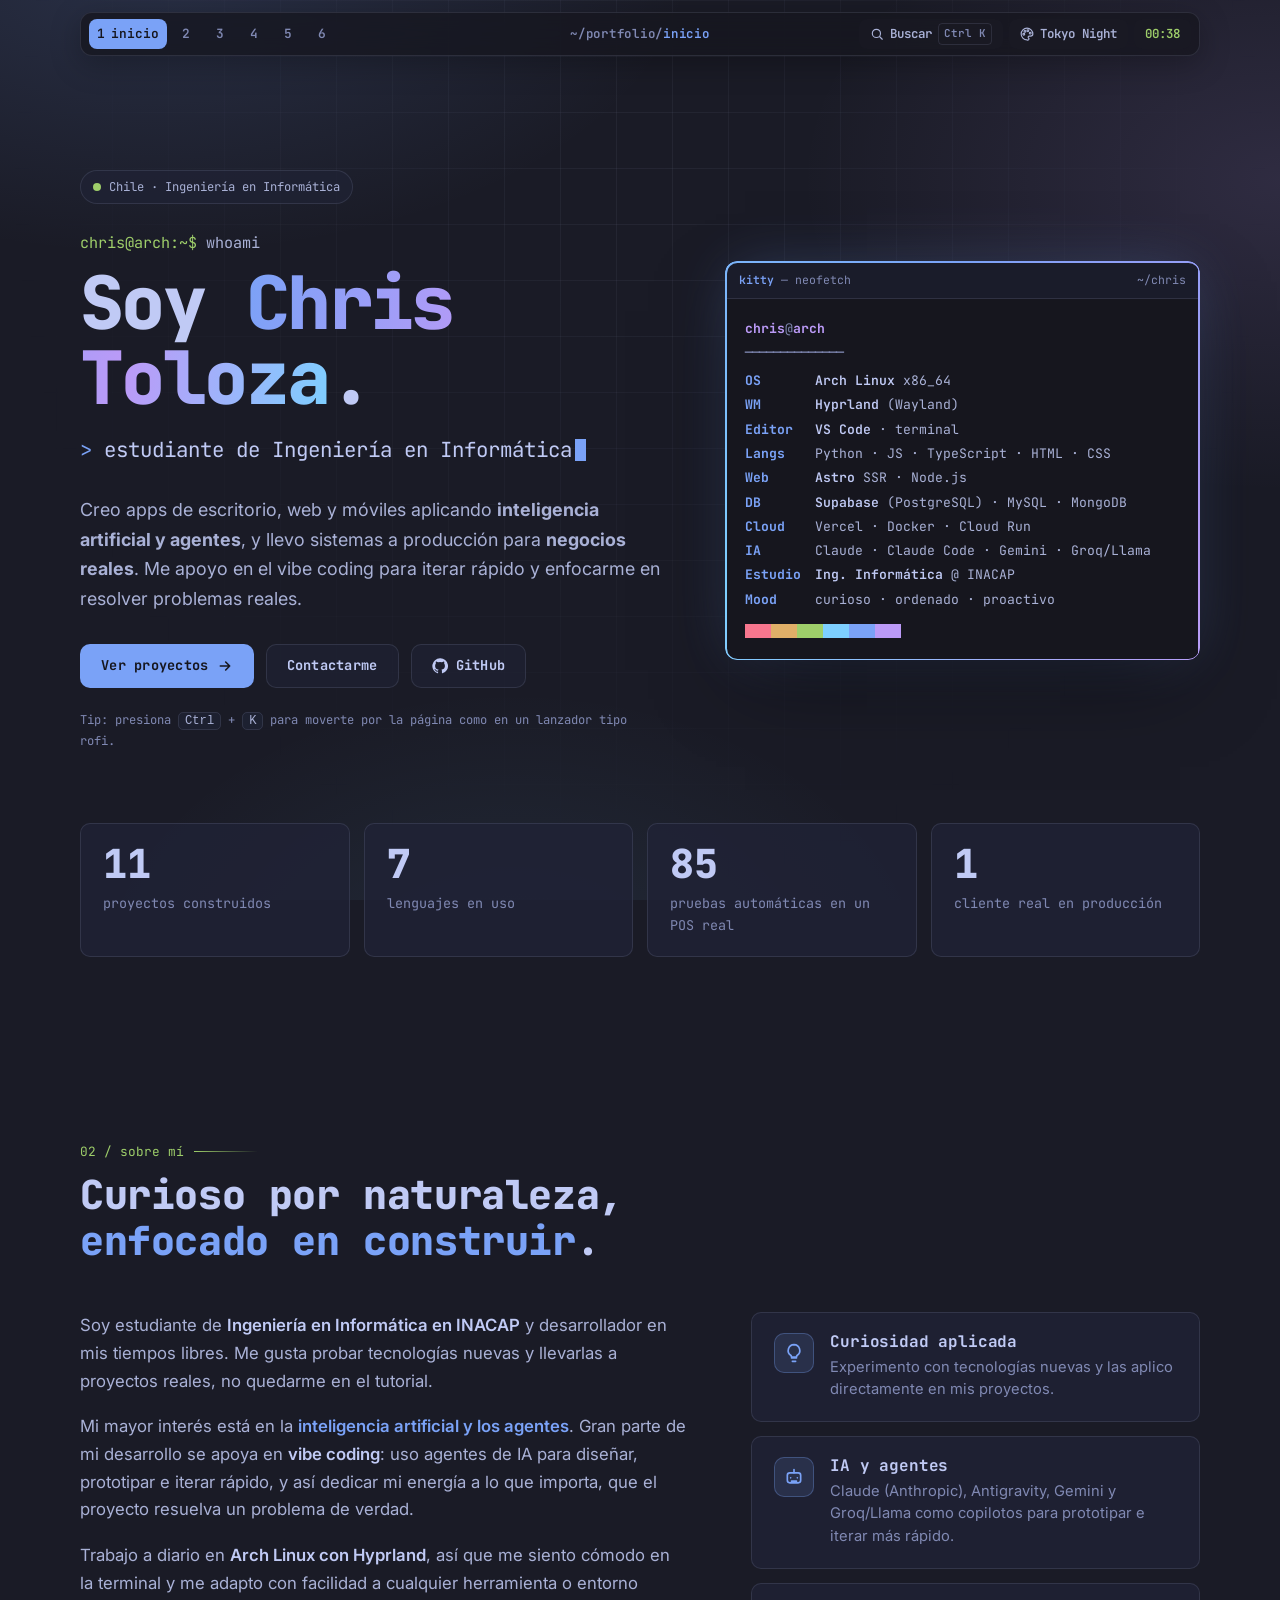
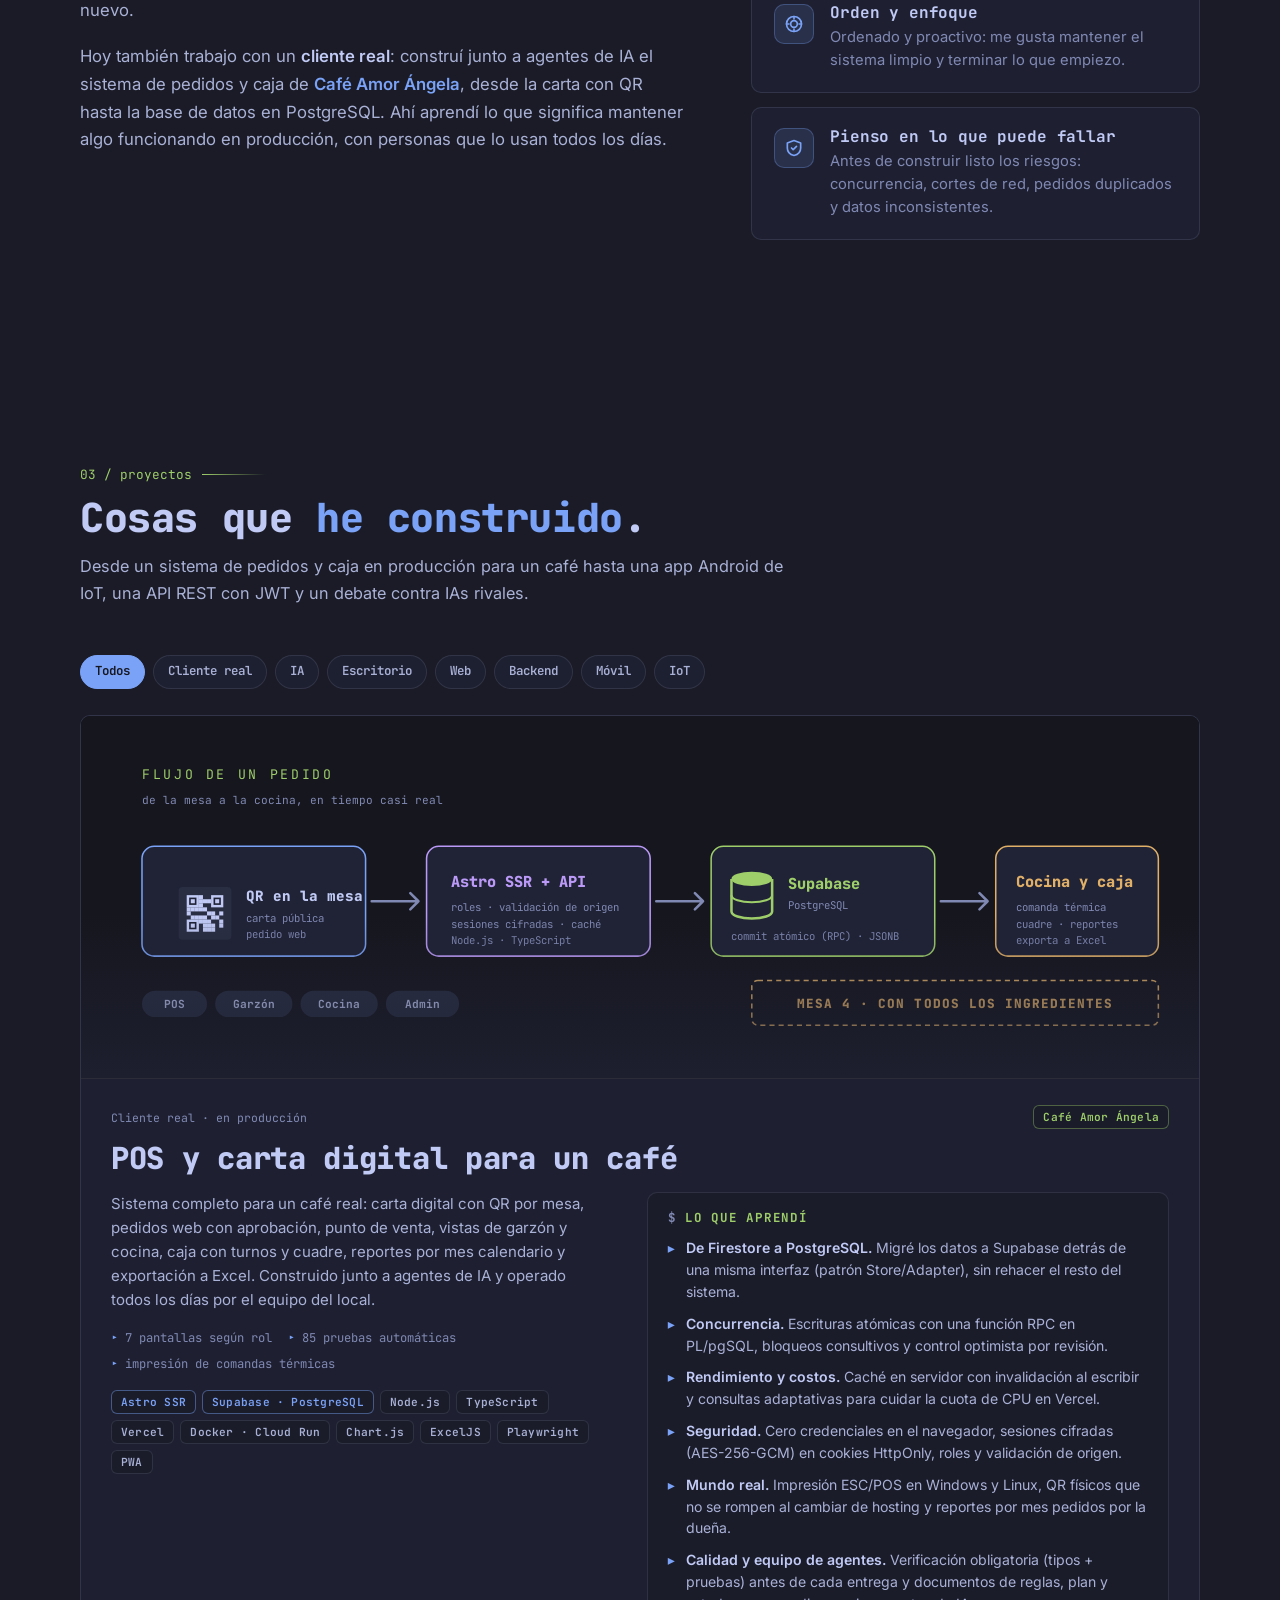
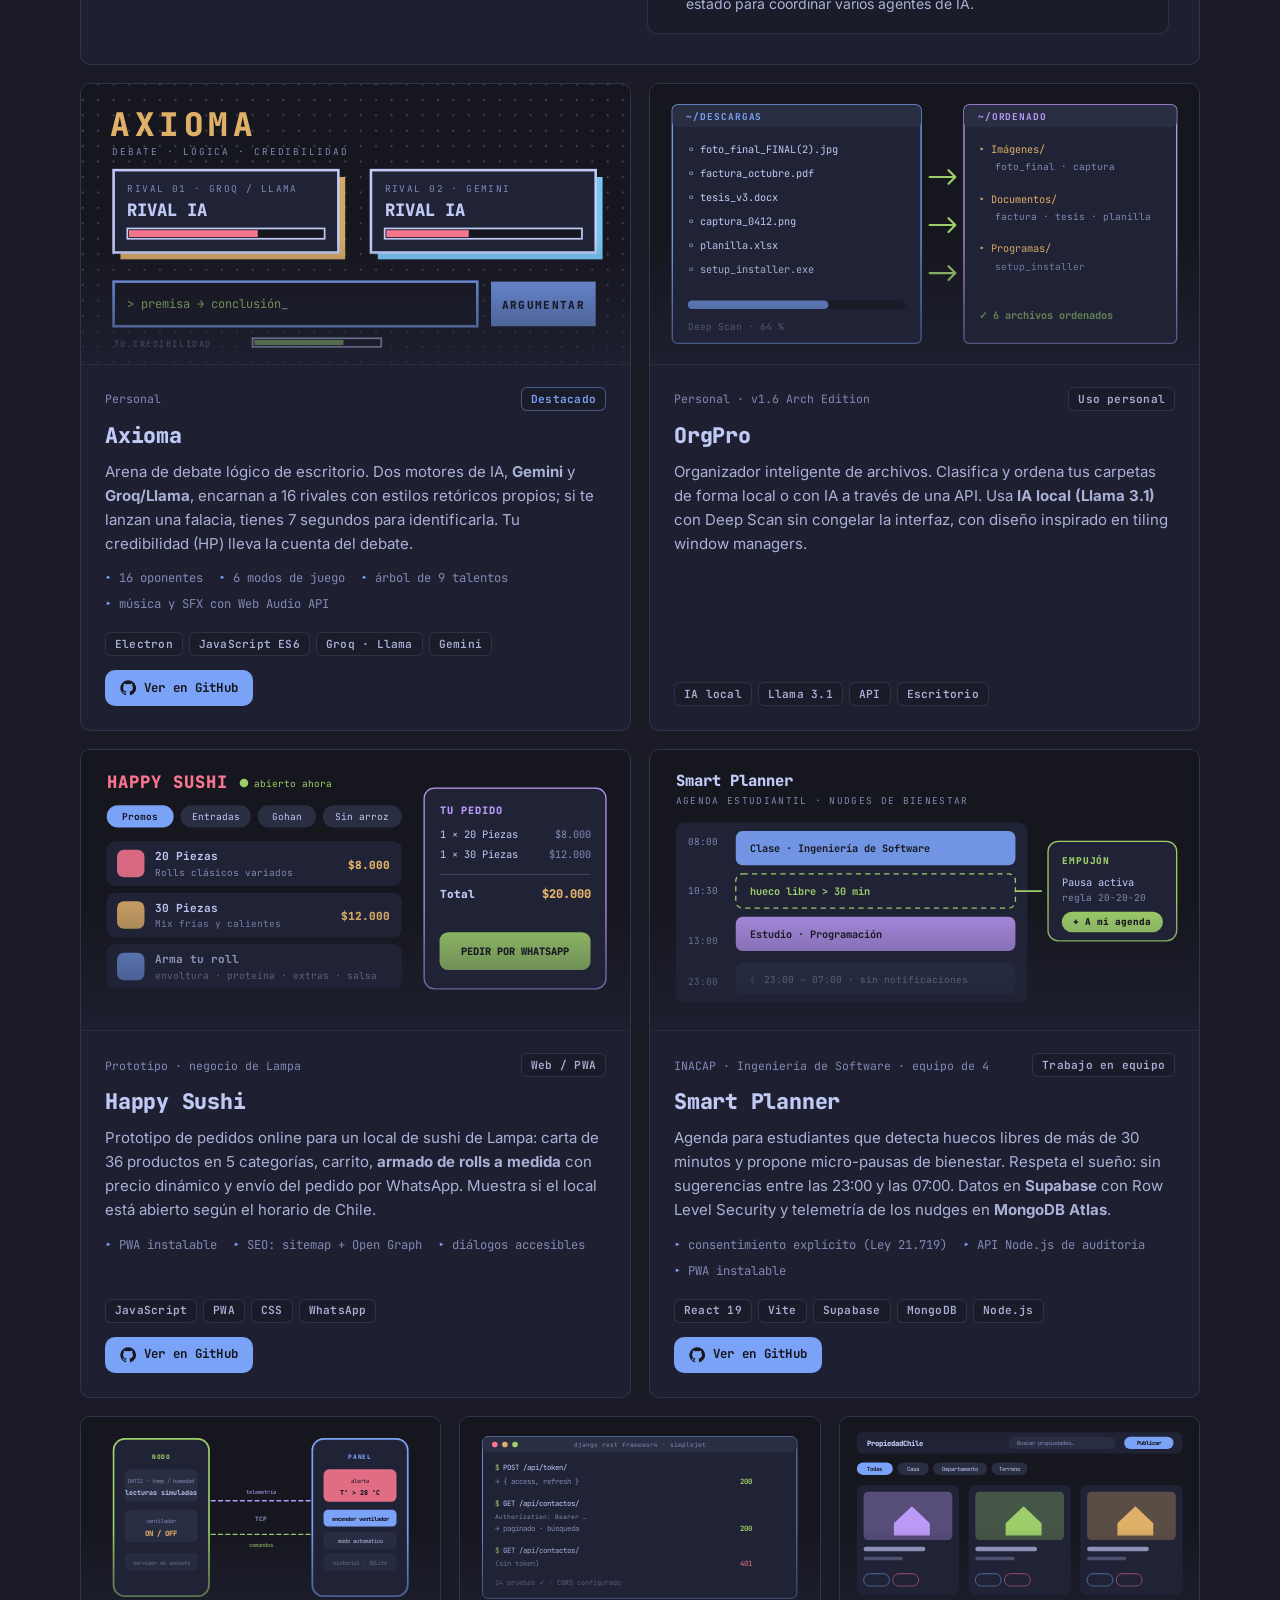
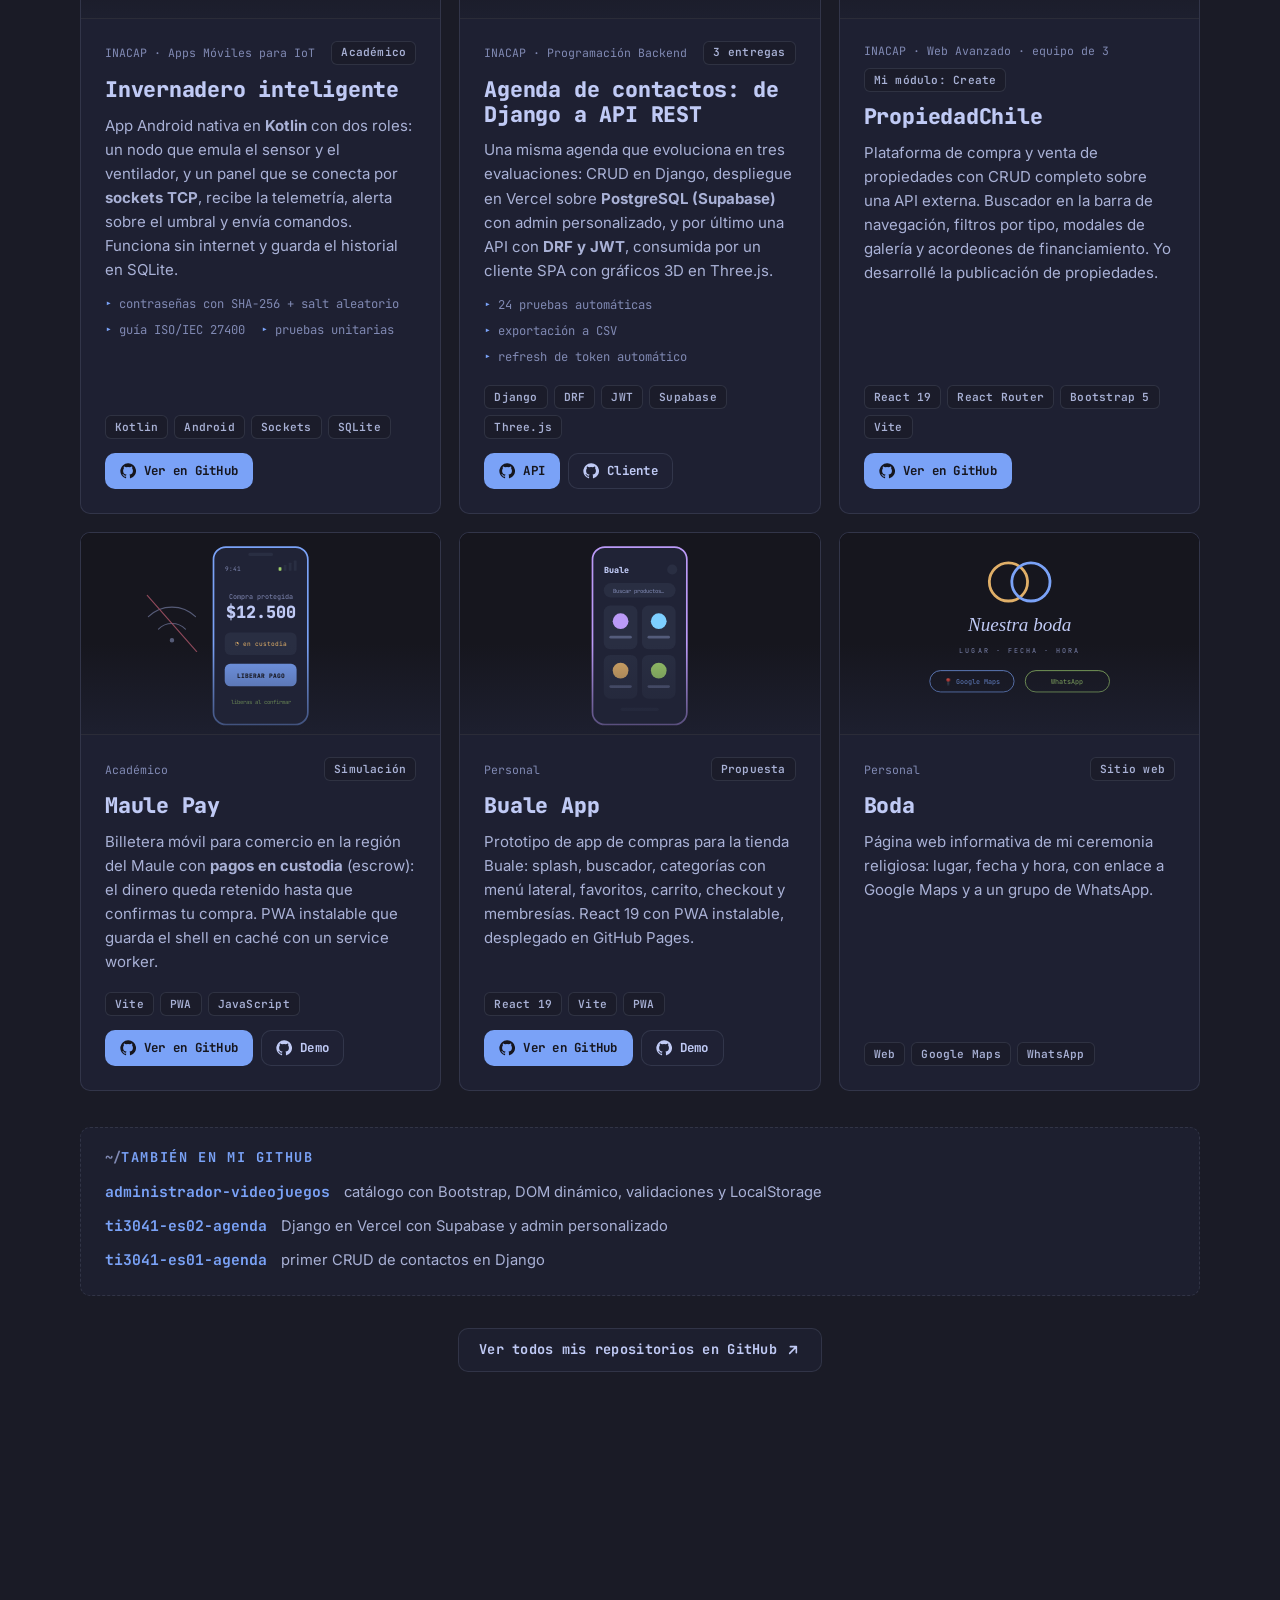
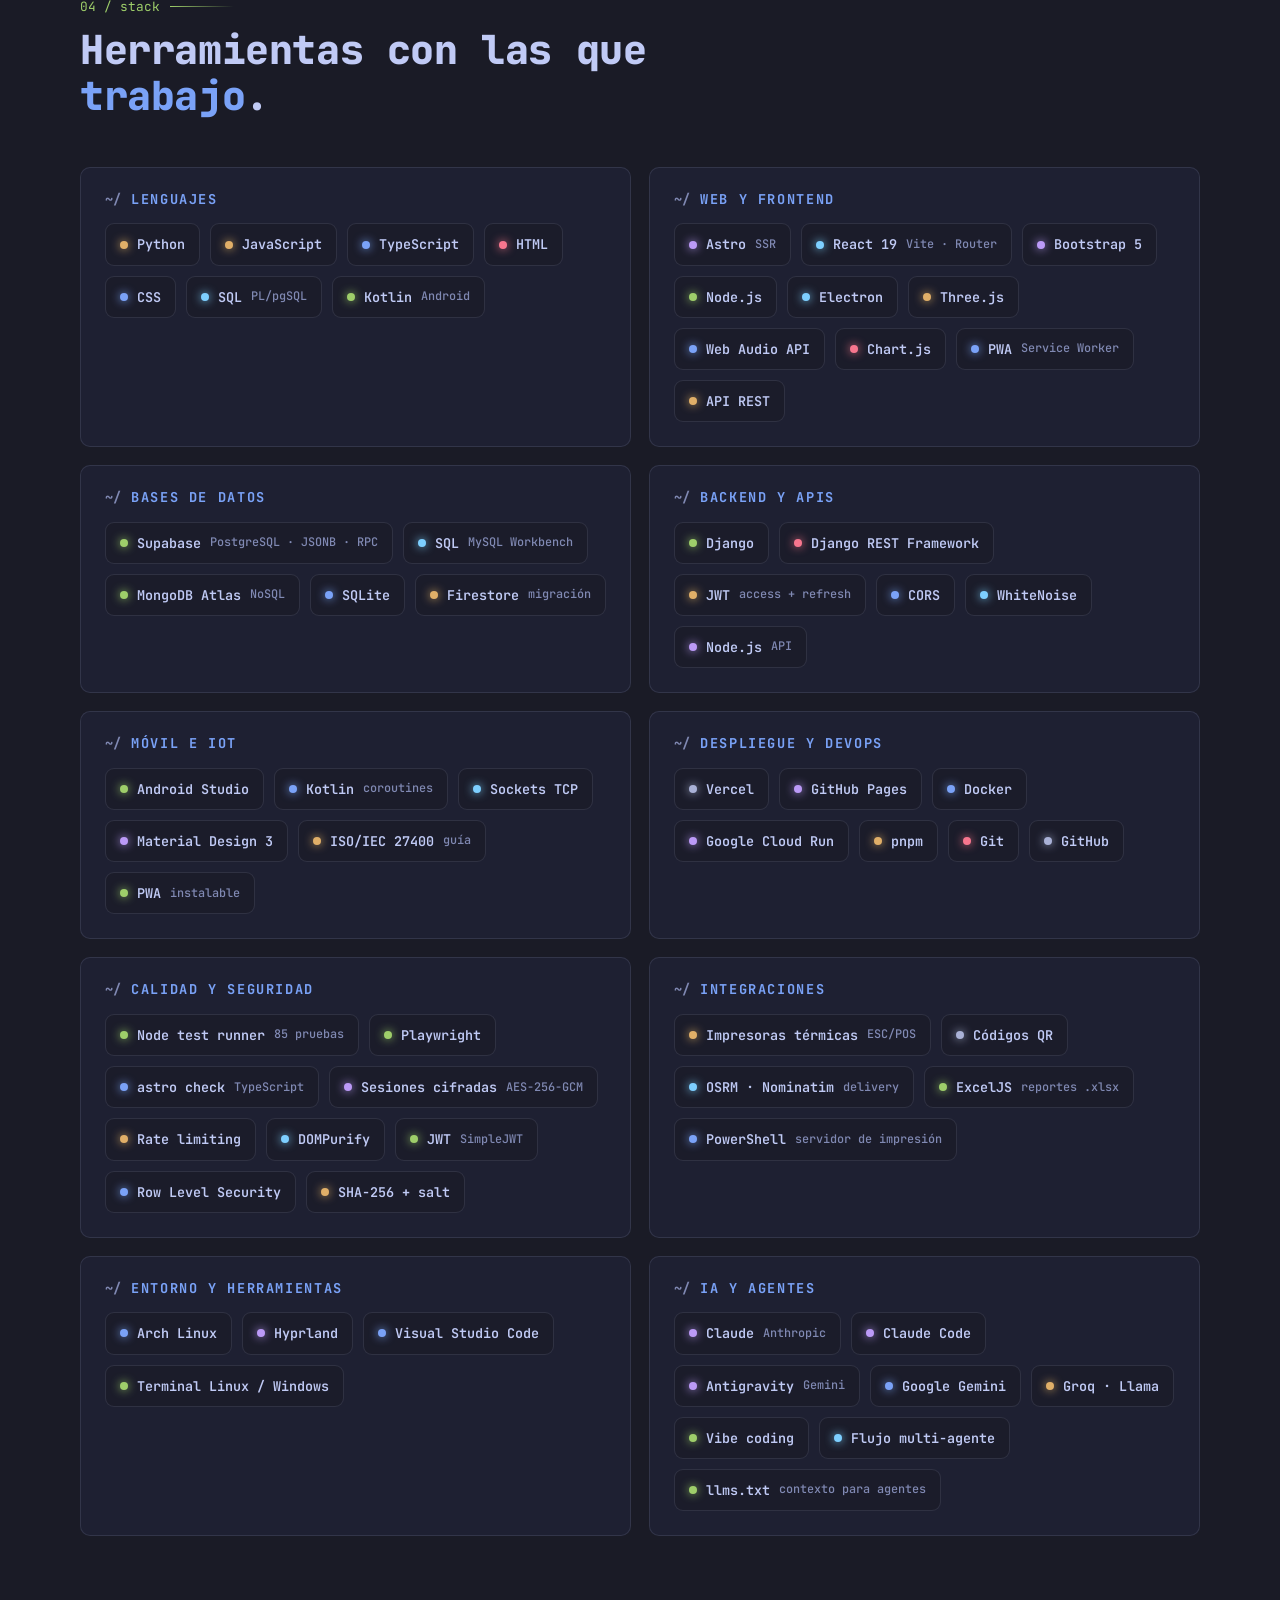
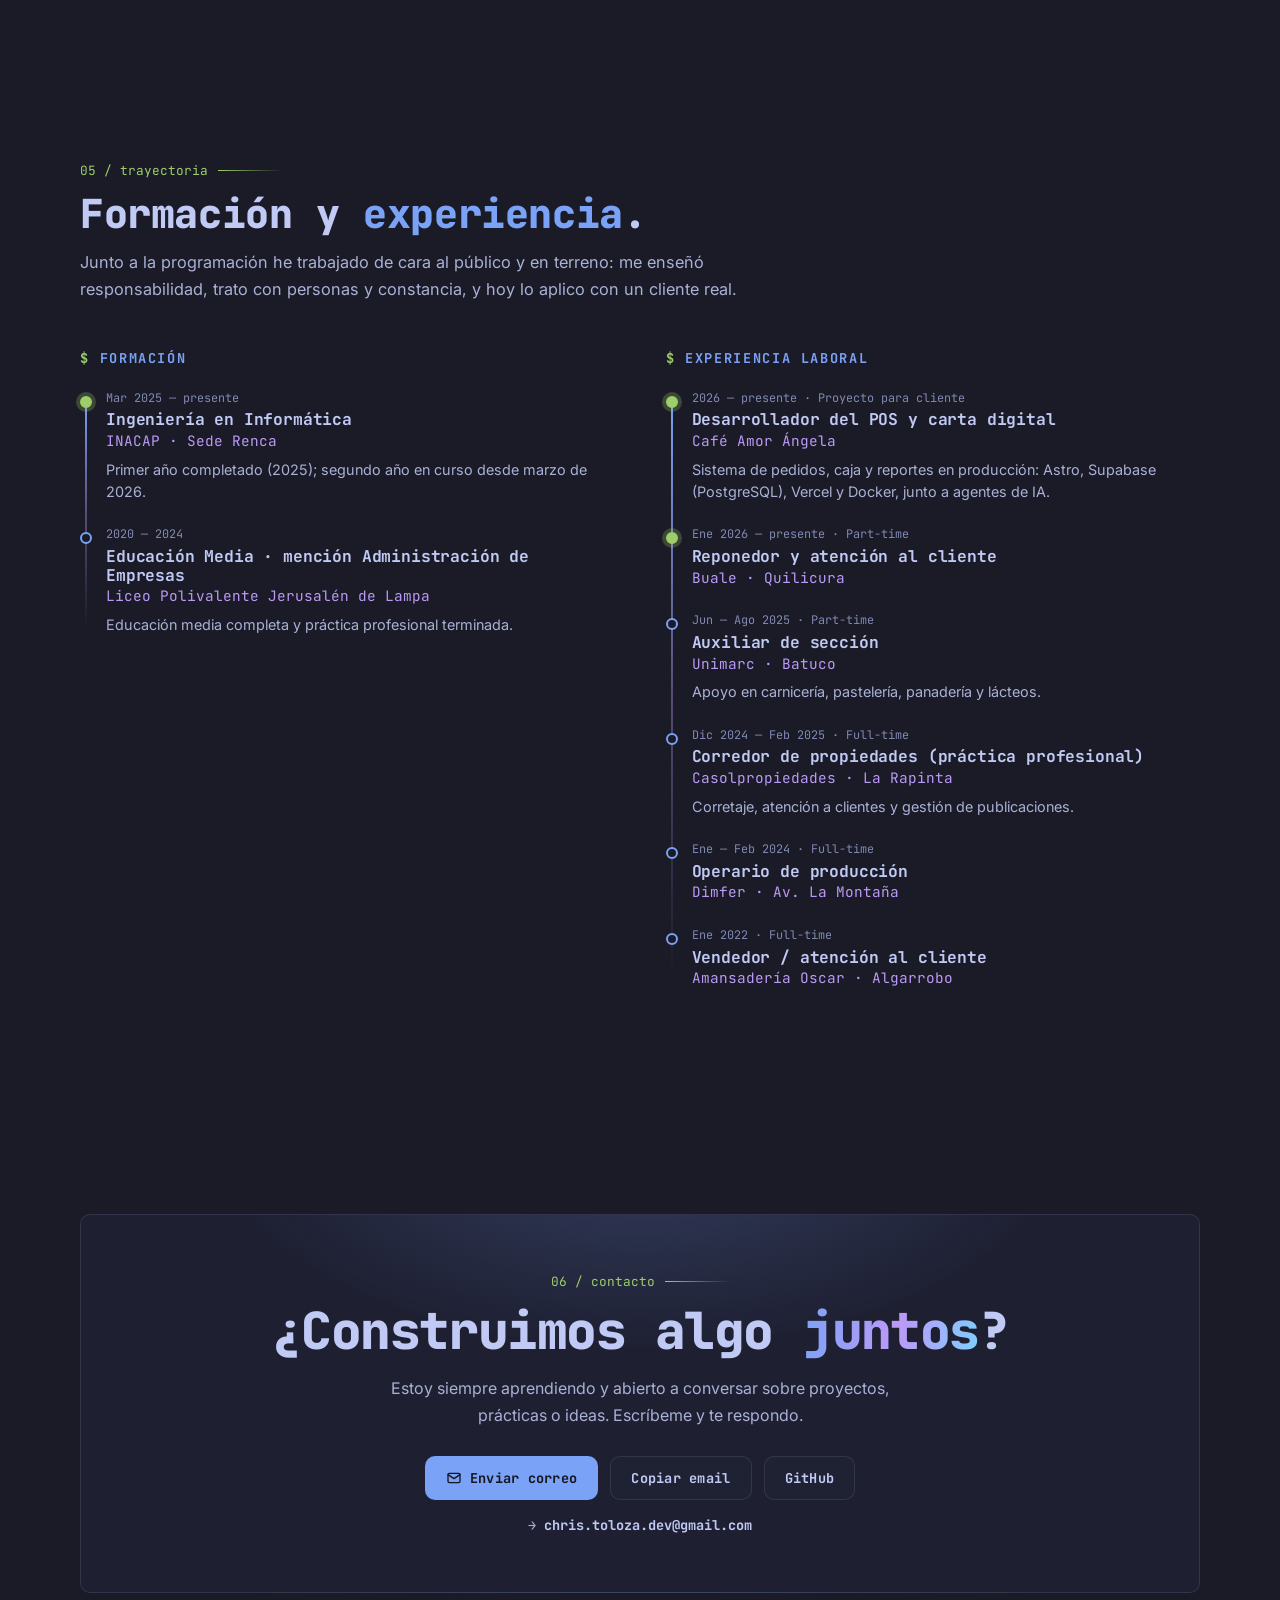
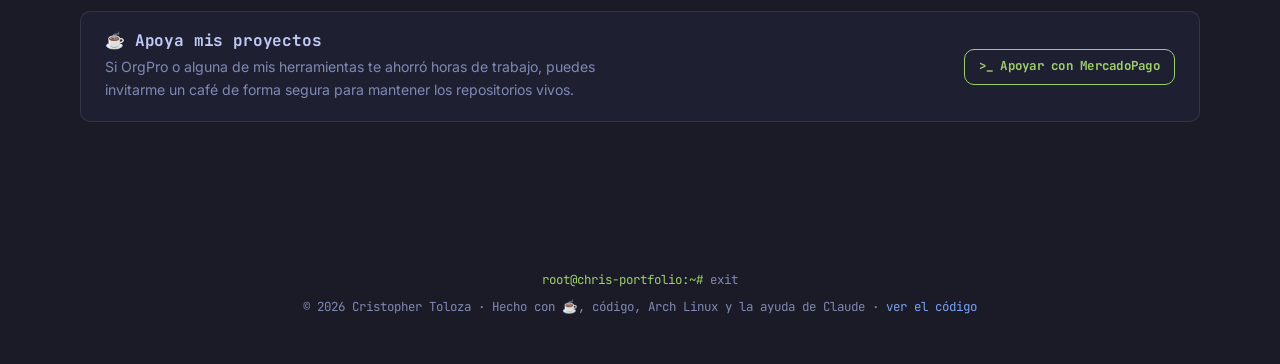
==== commit dcd040a2: "Portafolio: sumar todos mis repositorios y a Claude en IA Co-Authored-By: Claude Sonnet 5.5 <noreply" ====
--- a/index.html
+++ b/index.html
@@ -4,7 +4,7 @@
   <meta charset="UTF-8">
   <meta name="viewport" content="width=device-width, initial-scale=1">
   <title>Cristopher “Chris” Toloza — Desarrollador · Ingeniería en Informática</title>
-  <meta name="description" content="Portafolio de Cristopher “Chris” Toloza, estudiante de Ingeniería en Informática en Chile. Apps de escritorio, web y móviles con IA y agentes: Axioma, OrgPro y más.">
+  <meta name="description" content="Portafolio de Cristopher “Chris” Toloza, estudiante de Ingeniería en Informática en Chile. Sistemas web, apps de escritorio y móviles con IA y agentes: un POS en producción para un café (Astro + Supabase), una API REST con Django, una app Android IoT, Axioma y más.">
   <meta name="author" content="Cristopher Toloza">
   <link rel="canonical" href="https://itschrispj.github.io/">
   <meta name="theme-color" content="#1a1b26">
@@ -13,7 +13,7 @@
   <meta property="og:type" content="website">
   <meta property="og:locale" content="es_CL">
   <meta property="og:title" content="Chris Toloza — Desarrollador">
-  <meta property="og:description" content="Apps con IA y agentes, Linux y mucha curiosidad. Mira mis proyectos: Axioma, OrgPro y más.">
+  <meta property="og:description" content="Sistemas con IA y agentes, Astro, Supabase y mucho Linux. Mira mis proyectos.">
   <meta property="og:url" content="https://itschrispj.github.io/">
   <meta property="og:image" content="https://itschrispj.github.io/assets/og.png">
   <meta property="og:image:width" content="1200">
@@ -47,7 +47,7 @@
     "alternateName": "Chris Toloza",
     "url": "https://itschrispj.github.io/",
     "sameAs": ["https://github.com/ItsChrisPJ"],
-    "knowsAbout": ["Python", "JavaScript", "HTML", "CSS", "Inteligencia artificial", "Agentes de IA", "Linux"],
+    "knowsAbout": ["Python", "JavaScript", "TypeScript", "Kotlin", "HTML", "CSS", "React", "Django", "Astro", "Node.js", "PostgreSQL", "Supabase", "MongoDB", "Android", "IoT", "Docker", "Vercel", "Inteligencia artificial", "Claude", "Agentes de IA", "Linux"],
     "alumniOf": { "@type": "CollegeOrUniversity", "name": "INACAP" },
     "nationality": "Chile"
   }
@@ -101,8 +101,8 @@
             </p>
 
             <p class="lead reveal" style="--d:300ms">
-              Creo apps de escritorio, web y móviles aplicando <strong>inteligencia artificial y agentes</strong>.
-              Me apoyo en el vibe coding para iterar rápido y enfocarme en resolver problemas reales.
+              Creo apps de escritorio, web y móviles aplicando <strong>inteligencia artificial y agentes</strong>, y llevo sistemas a
+              producción para <strong>negocios reales</strong>. Me apoyo en el vibe coding para iterar rápido y enfocarme en resolver problemas reales.
             </p>
 
             <div class="cta reveal" style="--d:380ms">
@@ -121,7 +121,7 @@
           </div>
 
           <!-- Terminal estilo neofetch -->
-          <div class="term reveal" style="--d:200ms" role="img" aria-label="Terminal con un resumen de mi entorno: Arch Linux, Hyprland, Visual Studio Code, Python, JavaScript, HTML y CSS.">
+          <div class="term reveal" style="--d:200ms" role="img" aria-label="Terminal con un resumen de mi entorno: Arch Linux, Hyprland, Visual Studio Code, Python, JavaScript, TypeScript, Astro, Supabase, Vercel y Docker.">
             <div class="term-bar"><span><b>kitty</b> — neofetch</span><span>~/chris</span></div>
             <div class="term-body" aria-hidden="true">
               <div class="ln" style="animation-delay:.3s"><span class="nf-head">chris</span><span style="color:var(--muted)">@</span><span class="nf-head">arch</span></div>
@@ -130,13 +130,15 @@
                 <dt class="ln" style="animation-delay:.55s">OS</dt><dd class="ln" style="animation-delay:.55s"><b>Arch Linux</b> x86_64</dd>
                 <dt class="ln" style="animation-delay:.7s">WM</dt><dd class="ln" style="animation-delay:.7s"><b>Hyprland</b> (Wayland)</dd>
                 <dt class="ln" style="animation-delay:.85s">Editor</dt><dd class="ln" style="animation-delay:.85s"><b>VS Code</b> · terminal</dd>
-                <dt class="ln" style="animation-delay:1s">Langs</dt><dd class="ln" style="animation-delay:1s">Python · JavaScript · HTML · CSS</dd>
-                <dt class="ln" style="animation-delay:1.15s">DB</dt><dd class="ln" style="animation-delay:1.15s">MySQL · MongoDB</dd>
-                <dt class="ln" style="animation-delay:1.3s">IA</dt><dd class="ln" style="animation-delay:1.3s">Gemini · Groq/Llama · agentes</dd>
-                <dt class="ln" style="animation-delay:1.45s">Estudio</dt><dd class="ln" style="animation-delay:1.45s"><b>Ing. Informática</b> @ INACAP</dd>
-                <dt class="ln" style="animation-delay:1.6s">Mood</dt><dd class="ln" style="animation-delay:1.6s">curioso · ordenado · proactivo</dd>
+                <dt class="ln" style="animation-delay:1s">Langs</dt><dd class="ln" style="animation-delay:1s">Python · JS · TypeScript · HTML · CSS</dd>
+                <dt class="ln" style="animation-delay:1.15s">Web</dt><dd class="ln" style="animation-delay:1.15s"><b>Astro</b> SSR · Node.js</dd>
+                <dt class="ln" style="animation-delay:1.3s">DB</dt><dd class="ln" style="animation-delay:1.3s"><b>Supabase</b> (PostgreSQL) · MySQL · MongoDB</dd>
+                <dt class="ln" style="animation-delay:1.45s">Cloud</dt><dd class="ln" style="animation-delay:1.45s">Vercel · Docker · Cloud Run</dd>
+                <dt class="ln" style="animation-delay:1.6s">IA</dt><dd class="ln" style="animation-delay:1.6s">Claude · Claude Code · Gemini · Groq/Llama</dd>
+                <dt class="ln" style="animation-delay:1.75s">Estudio</dt><dd class="ln" style="animation-delay:1.75s"><b>Ing. Informática</b> @ INACAP</dd>
+                <dt class="ln" style="animation-delay:1.9s">Mood</dt><dd class="ln" style="animation-delay:1.9s">curioso · ordenado · proactivo</dd>
               </dl>
-              <div class="swatches ln" style="animation-delay:1.8s">
+              <div class="swatches ln" style="animation-delay:2.1s">
                 <i style="background:var(--red)"></i><i style="background:var(--yellow)"></i><i style="background:var(--green)"></i><i style="background:var(--cyan)"></i><i style="background:var(--accent)"></i><i style="background:var(--accent-2)"></i>
               </div>
             </div>
@@ -145,10 +147,10 @@
 
         <!-- Stats -->
         <div class="stats">
-          <div class="card stat reveal" style="--d:0ms"><div class="n" data-count="5">0</div><div class="l">proyectos construidos</div></div>
-          <div class="card stat reveal" style="--d:80ms"><div class="n" data-count="4">0</div><div class="l">lenguajes en uso</div></div>
-          <div class="card stat reveal" style="--d:160ms"><div class="n" data-count="2">0</div><div class="l">motores de IA en Axioma</div></div>
-          <div class="card stat reveal" style="--d:240ms"><div class="n" data-count="2">0</div><div class="l">año en Ing. Informática</div></div>
+          <div class="card stat reveal" style="--d:0ms"><div class="n" data-count="11">0</div><div class="l">proyectos construidos</div></div>
+          <div class="card stat reveal" style="--d:80ms"><div class="n" data-count="7">0</div><div class="l">lenguajes en uso</div></div>
+          <div class="card stat reveal" style="--d:160ms"><div class="n" data-count="85">0</div><div class="l">pruebas automáticas en un POS real</div></div>
+          <div class="card stat reveal" style="--d:240ms"><div class="n" data-count="1">0</div><div class="l">cliente real en producción</div></div>
         </div>
       </div>
     </section>
@@ -176,6 +178,11 @@
               Trabajo a diario en <strong>Arch Linux con Hyprland</strong>, así que me siento cómodo en la terminal y me
               adapto con facilidad a cualquier herramienta o entorno nuevo.
             </p>
+            <p>
+              Hoy también trabajo con un <strong>cliente real</strong>: construí junto a agentes de IA el sistema de pedidos y caja de
+              <span class="mark">Café Amor Ángela</span>, desde la carta con QR hasta la base de datos en PostgreSQL. Ahí aprendí lo que
+              significa mantener algo funcionando en producción, con personas que lo usan todos los días.
+            </p>
           </div>
 
           <div class="principles">
@@ -185,11 +192,15 @@
             </div>
             <div class="card principle reveal" style="--d:140ms">
               <div class="ico"><svg viewBox="0 0 24 24" fill="none" stroke="currentColor" stroke-width="2" stroke-linecap="round" stroke-linejoin="round" aria-hidden="true"><rect x="4" y="7" width="16" height="12" rx="3"/><path d="M12 7V3M8 13h.01M16 13h.01M9 17h6"/></svg></div>
-              <div><h3>IA y agentes</h3><p>Antigravity, Gemini y Groq/Llama como copilotos para prototipar e iterar más rápido.</p></div>
+              <div><h3>IA y agentes</h3><p>Claude (Anthropic), Antigravity, Gemini y Groq/Llama como copilotos para prototipar e iterar más rápido.</p></div>
             </div>
             <div class="card principle reveal" style="--d:220ms">
               <div class="ico"><svg viewBox="0 0 24 24" fill="none" stroke="currentColor" stroke-width="2" stroke-linecap="round" stroke-linejoin="round" aria-hidden="true"><circle cx="12" cy="12" r="9"/><circle cx="12" cy="12" r="4"/><path d="M12 3v3M12 18v3M3 12h3M18 12h3"/></svg></div>
               <div><h3>Orden y enfoque</h3><p>Ordenado y proactivo: me gusta mantener el sistema limpio y terminar lo que empiezo.</p></div>
+            </div>
+            <div class="card principle reveal" style="--d:300ms">
+              <div class="ico"><svg viewBox="0 0 24 24" fill="none" stroke="currentColor" stroke-width="2" stroke-linecap="round" stroke-linejoin="round" aria-hidden="true"><path d="M12 3l8 3v6c0 5-3.5 8-8 9-4.5-1-8-4-8-9V6z"/><path d="M9 12l2 2 4-4"/></svg></div>
+              <div><h3>Pienso en lo que puede fallar</h3><p>Antes de construir listo los riesgos: concurrencia, cortes de red, pedidos duplicados y datos inconsistentes.</p></div>
             </div>
           </div>
         </div>
@@ -202,18 +213,108 @@
         <div class="section-head reveal">
           <div class="eyebrow">03 / proyectos</div>
           <h2 id="projects-title">Cosas que <span class="accent">he construido</span>.</h2>
-          <p>Juegos, herramientas y apps: desde un debate contra IAs rivales hasta un organizador de archivos con IA local.</p>
+          <p>Desde un sistema de pedidos y caja en producción para un café hasta una app Android de IoT, una API REST con JWT y un debate contra IAs rivales.</p>
         </div>
 
         <div class="filters reveal" role="group" aria-label="Filtrar proyectos">
           <button class="chip" type="button" data-filter="all" aria-pressed="true">Todos</button>
+          <button class="chip" type="button" data-filter="cliente" aria-pressed="false">Cliente real</button>
           <button class="chip" type="button" data-filter="ia" aria-pressed="false">IA</button>
           <button class="chip" type="button" data-filter="escritorio" aria-pressed="false">Escritorio</button>
           <button class="chip" type="button" data-filter="web" aria-pressed="false">Web</button>
+          <button class="chip" type="button" data-filter="backend" aria-pressed="false">Backend</button>
           <button class="chip" type="button" data-filter="movil" aria-pressed="false">Móvil</button>
+          <button class="chip" type="button" data-filter="iot" aria-pressed="false">IoT</button>
         </div>
 
         <div class="projects" id="project-grid">
+
+          <!-- ============ CAFÉ AMOR ÁNGELA (cliente real) ============ -->
+          <article class="card project flagship reveal" data-cat="cliente web">
+            <div class="shot">
+              <svg viewBox="0 0 1100 360" preserveAspectRatio="xMidYMid slice" role="img" aria-label="Diagrama del flujo de un pedido: QR en la mesa, Astro SSR y API, Supabase PostgreSQL, y cocina con impresora térmica y reportes">
+                <rect width="1100" height="360" class="f-bg"/>
+                <g class="mono">
+                  <text x="60" y="64" font-size="13" class="f-g" style="letter-spacing:.2em">FLUJO DE UN PEDIDO</text>
+                  <text x="60" y="88" font-size="11" class="f-m">de la mesa a la cocina, en tiempo casi real</text>
+
+                  <!-- Nodo 1: QR -->
+                  <rect x="60" y="130" width="220" height="108" rx="12" class="f-s" stroke-width="1.5" style="stroke:var(--accent)"/>
+                  <rect x="96" y="170" width="52" height="52" rx="4" class="f-s2"/>
+                  <rect x="104" y="178" width="12" height="12" class="f-t"/><rect x="106.4" y="180.4" width="7.2" height="7.2" class="f-s"/><rect x="108" y="182" width="4" height="4" class="f-t"/><rect x="128" y="178" width="12" height="12" class="f-t"/><rect x="130.4" y="180.4" width="7.2" height="7.2" class="f-s"/><rect x="132" y="182" width="4" height="4" class="f-t"/><rect x="104" y="202" width="12" height="12" class="f-t"/><rect x="106.4" y="204.4" width="7.2" height="7.2" class="f-s"/><rect x="108" y="206" width="4" height="4" class="f-t"/><rect x="104" y="190" width="4" height="4" class="f-t"/><rect x="104" y="194" width="4" height="4" class="f-t"/><rect x="108" y="190" width="4" height="4" class="f-t"/><rect x="108" y="198" width="4" height="4" class="f-t"/><rect x="112" y="190" width="4" height="4" class="f-t"/><rect x="112" y="198" width="4" height="4" class="f-t"/><rect x="116" y="178" width="4" height="4" class="f-t"/><rect x="116" y="182" width="4" height="4" class="f-t"/><rect x="116" y="186" width="4" height="4" class="f-t"/><rect x="116" y="190" width="4" height="4" class="f-t"/><rect x="116" y="198" width="4" height="4" class="f-t"/><rect x="116" y="202" width="4" height="4" class="f-t"/><rect x="120" y="182" width="4" height="4" class="f-t"/><rect x="120" y="190" width="4" height="4" class="f-t"/><rect x="120" y="198" width="4" height="4" class="f-t"/><rect x="120" y="202" width="4" height="4" class="f-t"/><rect x="120" y="206" width="4" height="4" class="f-t"/><rect x="120" y="210" width="4" height="4" class="f-t"/><rect x="124" y="182" width="4" height="4" class="f-t"/><rect x="124" y="194" width="4" height="4" class="f-t"/><rect x="124" y="202" width="4" height="4" class="f-t"/><rect x="124" y="206" width="4" height="4" class="f-t"/><rect x="124" y="210" width="4" height="4" class="f-t"/><rect x="128" y="194" width="4" height="4" class="f-t"/><rect x="128" y="198" width="4" height="4" class="f-t"/><rect x="128" y="206" width="4" height="4" class="f-t"/><rect x="128" y="210" width="4" height="4" class="f-t"/><rect x="132" y="198" width="4" height="4" class="f-t"/><rect x="136" y="194" width="4" height="4" class="f-t"/><rect x="136" y="202" width="4" height="4" class="f-t"/><rect x="136" y="206" width="4" height="4" class="f-t"/>
+                  <text x="162" y="184" font-size="14" font-weight="800" class="f-t">QR en la mesa</text>
+                  <text x="162" y="204" font-size="10.5" class="f-m">carta pública</text>
+                  <text x="162" y="220" font-size="10.5" class="f-m">pedido web</text>
+
+                  <!-- Nodo 2: Astro -->
+                  <rect x="340" y="130" width="220" height="108" rx="12" class="f-s" stroke-width="1.5" style="stroke:var(--accent-2)"/>
+                  <text x="364" y="170" font-size="15" font-weight="800" class="f-b">Astro SSR + API</text>
+                  <text x="364" y="194" font-size="10.5" class="f-m">roles · validación de origen</text>
+                  <text x="364" y="210" font-size="10.5" class="f-m">sesiones cifradas · caché</text>
+                  <text x="364" y="226" font-size="10.5" class="f-m">Node.js · TypeScript</text>
+
+                  <!-- Nodo 3: Supabase -->
+                  <rect x="620" y="130" width="220" height="108" rx="12" class="f-s" stroke-width="1.5" style="stroke:var(--green)"/>
+                  <ellipse cx="660" cy="162" rx="20" ry="7" class="f-g"/>
+                  <path d="M640 162v32c0 4 9 7 20 7s20-3 20-7v-32" fill="none" class="s-g" stroke-width="2.5"/>
+                  <path d="M640 178c0 4 9 7 20 7s20-3 20-7" fill="none" class="s-g" stroke-width="2"/>
+                  <text x="696" y="172" font-size="15" font-weight="800" class="f-g">Supabase</text>
+                  <text x="696" y="192" font-size="10.5" class="f-m">PostgreSQL</text>
+                  <text x="640" y="222" font-size="10.5" class="f-m">commit atómico (RPC) · JSONB</text>
+
+                  <!-- Nodo 4: Cocina -->
+                  <rect x="900" y="130" width="160" height="108" rx="12" class="f-s" stroke-width="1.5" style="stroke:var(--yellow)"/>
+                  <text x="920" y="170" font-size="15" font-weight="800" class="f-y">Cocina y caja</text>
+                  <text x="920" y="194" font-size="10.5" class="f-m">comanda térmica</text>
+                  <text x="920" y="210" font-size="10.5" class="f-m">cuadre · reportes</text>
+                  <text x="920" y="226" font-size="10.5" class="f-m">exporta a Excel</text>
+
+                  <!-- Flechas -->
+                  <g fill="none" stroke-width="2.5" stroke-linecap="round" stroke-linejoin="round" class="s-m">
+                    <path d="M286 184h46M324 176l8 8-8 8"/>
+                    <path d="M566 184h46M604 176l8 8-8 8"/>
+                    <path d="M846 184h46M884 176l8 8-8 8"/>
+                  </g>
+
+                  <!-- Pastillas de pantallas -->
+                  <g font-size="11" font-weight="700">
+                    <rect x="60" y="272" width="64" height="26" rx="13" class="f-s2"/><text x="92" y="289" text-anchor="middle" class="f-t">POS</text>
+                    <rect x="132" y="272" width="76" height="26" rx="13" class="f-s2"/><text x="170" y="289" text-anchor="middle" class="f-t">Garzón</text>
+                    <rect x="216" y="272" width="76" height="26" rx="13" class="f-s2"/><text x="254" y="289" text-anchor="middle" class="f-t">Cocina</text>
+                    <rect x="300" y="272" width="72" height="26" rx="13" class="f-s2"/><text x="336" y="289" text-anchor="middle" class="f-t">Admin</text>
+                  </g>
+                  <!-- Comanda -->
+                  <rect x="660" y="262" width="400" height="44" rx="6" fill="none" class="s-y" stroke-width="1.5" stroke-dasharray="5 4"/>
+                  <text x="860" y="289" font-size="12.5" font-weight="800" text-anchor="middle" class="f-y" style="letter-spacing:.08em">MESA 4 · CON TODOS LOS INGREDIENTES</text>
+                </g>
+              </svg>
+            </div>
+            <div class="p-body">
+              <div class="p-meta"><span>Cliente real · en producción</span><span class="tag ok">Café Amor Ángela</span></div>
+              <h3>POS y carta digital para un café</h3>
+              <div class="p-split">
+                <div class="p-main">
+                  <p>Sistema completo para un café real: carta digital con QR por mesa, pedidos web con aprobación, punto de venta, vistas de garzón y cocina, caja con turnos y cuadre, reportes por mes calendario y exportación a Excel. Construido junto a agentes de IA y operado todos los días por el equipo del local.</p>
+                  <div class="p-facts"><span>7 pantallas según rol</span><span>85 pruebas automáticas</span><span>impresión de comandas térmicas</span></div>
+                  <div class="tags">
+                    <span class="tag hot">Astro SSR</span><span class="tag hot">Supabase · PostgreSQL</span><span class="tag">Node.js</span><span class="tag">TypeScript</span>
+                    <span class="tag">Vercel</span><span class="tag">Docker · Cloud Run</span><span class="tag">Chart.js</span><span class="tag">ExcelJS</span><span class="tag">Playwright</span><span class="tag">PWA</span>
+                  </div>
+                </div>
+                <div class="p-learned">
+                  <h4>Lo que aprendí</h4>
+                  <ul>
+                    <li><b>De Firestore a PostgreSQL.</b> Migré los datos a Supabase detrás de una misma interfaz (patrón Store/Adapter), sin rehacer el resto del sistema.</li>
+                    <li><b>Concurrencia.</b> Escrituras atómicas con una función RPC en PL/pgSQL, bloqueos consultivos y control optimista por revisión.</li>
+                    <li><b>Rendimiento y costos.</b> Caché en servidor con invalidación al escribir y consultas adaptativas para cuidar la cuota de CPU en Vercel.</li>
+                    <li><b>Seguridad.</b> Cero credenciales en el navegador, sesiones cifradas (AES-256-GCM) en cookies HttpOnly, roles y validación de origen.</li>
+                    <li><b>Mundo real.</b> Impresión ESC/POS en Windows y Linux, QR físicos que no se rompen al cambiar de hosting y reportes por mes pedidos por la dueña.</li>
+                    <li><b>Calidad y equipo de agentes.</b> Verificación obligatoria (tipos + pruebas) antes de cada entrega y documentos de reglas, plan y estado para coordinar varios agentes de IA.</li>
+                  </ul>
+                </div>
+              </div>
+            </div>
+          </article>
 
           <!-- ============ AXIOMA ============ -->
           <article class="card project feature reveal" data-cat="ia escritorio">
@@ -256,11 +357,12 @@
             </div>
             <div class="p-body">
               <div class="p-meta"><span>Personal</span><span class="tag hot">Destacado</span></div>
-              <h3>Axioma</h3>
-              <p>Juego de escritorio de debate lógico con estética neo-brutalista. Dos motores de IA, <strong>Groq/Llama</strong> y <strong>Gemini</strong>, hacen de jefes rivales, y un sistema de credibilidad (HP) lleva la cuenta del debate.</p>
-              <div class="p-facts"><span>6 pantallas</span><span>14 íconos SVG propios</span><span>modos de juego y cooldowns</span></div>
+              <h3><a href="https://github.com/ItsChrisPJ/AXIOMA" target="_blank" rel="noopener noreferrer">Axioma</a></h3>
+              <p>Arena de debate lógico de escritorio. Dos motores de IA, <strong>Gemini</strong> y <strong>Groq/Llama</strong>, encarnan a 16 rivales con estilos retóricos propios; si te lanzan una falacia, tienes 7 segundos para identificarla. Tu credibilidad (HP) lleva la cuenta del debate.</p>
+              <div class="p-facts"><span>16 oponentes</span><span>6 modos de juego</span><span>árbol de 9 talentos</span><span>música y SFX con Web Audio API</span></div>
               <div class="p-foot">
-                <div class="tags"><span class="tag">Electron</span><span class="tag">JavaScript</span><span class="tag">Groq · Llama</span><span class="tag">Gemini</span></div>
+                <div class="tags"><span class="tag">Electron</span><span class="tag">JavaScript ES6</span><span class="tag">Groq · Llama</span><span class="tag">Gemini</span></div>
+                <div><a class="btn small" href="https://github.com/ItsChrisPJ/AXIOMA" target="_blank" rel="noopener noreferrer"><svg viewBox="0 0 24 24" fill="currentColor" aria-hidden="true"><path d="M12 .5a11.5 11.5 0 0 0-3.64 22.41c.58.1.79-.25.79-.56v-2c-3.2.7-3.88-1.37-3.88-1.37-.52-1.33-1.28-1.69-1.28-1.69-1.04-.71.08-.7.08-.7 1.15.08 1.76 1.19 1.76 1.19 1.03 1.76 2.69 1.25 3.35.96.1-.75.4-1.25.73-1.54-2.55-.29-5.24-1.28-5.24-5.69 0-1.26.45-2.28 1.19-3.09-.12-.29-.52-1.46.11-3.05 0 0 .97-.31 3.17 1.18a11 11 0 0 1 5.77 0c2.2-1.49 3.17-1.18 3.17-1.18.63 1.59.23 2.76.11 3.05.74.81 1.19 1.83 1.19 3.09 0 4.42-2.69 5.39-5.25 5.68.41.36.78 1.06.78 2.13v3.16c0 .31.21.67.8.56A11.5 11.5 0 0 0 12 .5z"/></svg> Ver en GitHub</a></div>
               </div>
             </div>
           </article>
@@ -311,14 +413,206 @@
               </svg>
             </div>
             <div class="p-body">
-              <div class="p-meta"><span>Personal · v1.6 Arch Edition</span><span class="tag ok">En GitHub</span></div>
-              <h3><a href="https://github.com/ItsChrisPJ/OrgPro" target="_blank" rel="noopener noreferrer">OrgPro</a></h3>
+              <div class="p-meta"><span>Personal · v1.6 Arch Edition</span><span class="tag">Uso personal</span></div>
+              <h3>OrgPro</h3>
               <p>Organizador inteligente de archivos. Clasifica y ordena tus carpetas de forma local o con IA a través de una API. Usa <strong>IA local (Llama 3.1)</strong> con Deep Scan sin congelar la interfaz, con diseño inspirado en tiling window managers.</p>
               <div class="p-foot">
                 <div class="tags"><span class="tag">IA local</span><span class="tag">Llama 3.1</span><span class="tag">API</span><span class="tag">Escritorio</span></div>
-                <div><a class="btn small" href="https://github.com/ItsChrisPJ/OrgPro" target="_blank" rel="noopener noreferrer">
-                  <svg viewBox="0 0 24 24" fill="currentColor" aria-hidden="true"><path d="M12 .5a11.5 11.5 0 0 0-3.64 22.41c.58.1.79-.25.79-.56v-2c-3.2.7-3.88-1.37-3.88-1.37-.52-1.33-1.28-1.69-1.28-1.69-1.04-.71.08-.7.08-.7 1.15.08 1.76 1.19 1.76 1.19 1.03 1.76 2.69 1.25 3.35.96.1-.75.4-1.25.73-1.54-2.55-.29-5.24-1.28-5.24-5.69 0-1.26.45-2.28 1.19-3.09-.12-.29-.52-1.46.11-3.05 0 0 .97-.31 3.17 1.18a11 11 0 0 1 5.77 0c2.2-1.49 3.17-1.18 3.17-1.18.63 1.59.23 2.76.11 3.05.74.81 1.19 1.83 1.19 3.09 0 4.42-2.69 5.39-5.25 5.68.41.36.78 1.06.78 2.13v3.16c0 .31.21.67.8.56A11.5 11.5 0 0 0 12 .5z"/></svg>
-                  Ver en GitHub</a></div>
+              </div>
+            </div>
+          </article>
+
+
+          <!-- ============ HAPPY SUSHI ============ -->
+          <article class="card project feature reveal" data-cat="web movil">
+            <div class="shot">
+              <svg viewBox="0 0 640 330" preserveAspectRatio="xMidYMid slice" role="img" aria-label="Ilustración de Happy Sushi: categorías de la carta, productos con precio y un carrito con botón para pedir por WhatsApp">
+                <rect width="640" height="330" class="f-bg"/>
+                <g class="mono">
+                  <text x="30" y="46" font-size="20" font-weight="800" class="f-r" style="letter-spacing:.06em">HAPPY SUSHI</text>
+                  <circle cx="190" cy="40" r="5" class="f-g"/><text x="202" y="45" font-size="11" class="f-g">abierto ahora</text>
+                  <!-- categorías -->
+                  <g font-size="11">
+                    <rect x="30" y="66" width="78" height="26" rx="13" class="f-a"/><text x="69" y="83" text-anchor="middle" class="f-onacc" font-weight="700">Promos</text>
+                    <rect x="116" y="66" width="82" height="26" rx="13" class="f-s2"/><text x="157" y="83" text-anchor="middle" class="f-t">Entradas</text>
+                    <rect x="206" y="66" width="68" height="26" rx="13" class="f-s2"/><text x="240" y="83" text-anchor="middle" class="f-t">Gohan</text>
+                    <rect x="282" y="66" width="92" height="26" rx="13" class="f-s2"/><text x="328" y="83" text-anchor="middle" class="f-t">Sin arroz</text>
+                  </g>
+                  <!-- productos -->
+                  <rect x="30" y="108" width="344" height="52" rx="10" class="f-s"/>
+                  <rect x="42" y="118" width="32" height="32" rx="8" class="f-r" opacity=".85"/>
+                  <text x="86" y="130" font-size="13" font-weight="700" class="f-t">20 Piezas</text><text x="86" y="148" font-size="11" class="f-m">Rolls clásicos variados</text>
+                  <text x="360" y="140" font-size="13" font-weight="800" text-anchor="end" class="f-y">$8.000</text>
+                  <rect x="30" y="168" width="344" height="52" rx="10" class="f-s"/>
+                  <rect x="42" y="178" width="32" height="32" rx="8" class="f-y" opacity=".85"/>
+                  <text x="86" y="190" font-size="13" font-weight="700" class="f-t">30 Piezas</text><text x="86" y="208" font-size="11" class="f-m">Mix frías y calientes</text>
+                  <text x="360" y="200" font-size="13" font-weight="800" text-anchor="end" class="f-y">$12.000</text>
+                  <rect x="30" y="228" width="344" height="52" rx="10" class="f-s"/>
+                  <rect x="42" y="238" width="32" height="32" rx="8" class="f-a" opacity=".85"/>
+                  <text x="86" y="250" font-size="13" font-weight="700" class="f-t">Arma tu roll</text><text x="86" y="268" font-size="11" class="f-m">envoltura · proteína · extras · salsa</text>
+                  <!-- carrito -->
+                  <rect x="400" y="46" width="212" height="234" rx="12" class="f-s" stroke-width="1.5" style="stroke:var(--accent-2)"/>
+                  <text x="418" y="76" font-size="12" font-weight="800" class="f-b" style="letter-spacing:.1em">TU PEDIDO</text>
+                  <text x="418" y="104" font-size="12" class="f-t">1 × 20 Piezas</text><text x="594" y="104" font-size="12" text-anchor="end" class="f-m">$8.000</text>
+                  <text x="418" y="128" font-size="12" class="f-t">1 × 30 Piezas</text><text x="594" y="128" font-size="12" text-anchor="end" class="f-m">$12.000</text>
+                  <rect x="418" y="146" width="176" height="1" class="f-m" opacity=".4"/>
+                  <text x="418" y="174" font-size="13" font-weight="800" class="f-t">Total</text><text x="594" y="174" font-size="14" font-weight="800" text-anchor="end" class="f-y">$20.000</text>
+                  <rect x="418" y="214" width="176" height="44" rx="10" class="f-g"/>
+                  <text x="506" y="241" font-size="12" font-weight="800" text-anchor="middle" class="f-onacc">PEDIR POR WHATSAPP</text>
+                </g>
+              </svg>
+            </div>
+            <div class="p-body">
+              <div class="p-meta"><span>Prototipo · negocio de Lampa</span><span class="tag">Web / PWA</span></div>
+              <h3><a href="https://github.com/ItsChrisPJ/Happy-Sushi-Prototype" target="_blank" rel="noopener noreferrer">Happy Sushi</a></h3>
+              <p>Prototipo de pedidos online para un local de sushi de Lampa: carta de 36 productos en 5 categorías, carrito, <strong>armado de rolls a medida</strong> con precio dinámico y envío del pedido por WhatsApp. Muestra si el local está abierto según el horario de Chile.</p>
+              <div class="p-facts"><span>PWA instalable</span><span>SEO: sitemap + Open Graph</span><span>diálogos accesibles</span></div>
+              <div class="p-foot">
+                <div class="tags"><span class="tag">JavaScript</span><span class="tag">PWA</span><span class="tag">CSS</span><span class="tag">WhatsApp</span></div>
+                <div><a class="btn small" href="https://github.com/ItsChrisPJ/Happy-Sushi-Prototype" target="_blank" rel="noopener noreferrer"><svg viewBox="0 0 24 24" fill="currentColor" aria-hidden="true"><path d="M12 .5a11.5 11.5 0 0 0-3.64 22.41c.58.1.79-.25.79-.56v-2c-3.2.7-3.88-1.37-3.88-1.37-.52-1.33-1.28-1.69-1.28-1.69-1.04-.71.08-.7.08-.7 1.15.08 1.76 1.19 1.76 1.19 1.03 1.76 2.69 1.25 3.35.96.1-.75.4-1.25.73-1.54-2.55-.29-5.24-1.28-5.24-5.69 0-1.26.45-2.28 1.19-3.09-.12-.29-.52-1.46.11-3.05 0 0 .97-.31 3.17 1.18a11 11 0 0 1 5.77 0c2.2-1.49 3.17-1.18 3.17-1.18.63 1.59.23 2.76.11 3.05.74.81 1.19 1.83 1.19 3.09 0 4.42-2.69 5.39-5.25 5.68.41.36.78 1.06.78 2.13v3.16c0 .31.21.67.8.56A11.5 11.5 0 0 0 12 .5z"/></svg> Ver en GitHub</a></div>
+              </div>
+            </div>
+          </article>
+
+          <!-- ============ SMART PLANNER ============ -->
+          <article class="card project feature reveal" style="--d:100ms" data-cat="web movil">
+            <div class="shot">
+              <svg viewBox="0 0 640 330" preserveAspectRatio="xMidYMid slice" role="img" aria-label="Ilustración de Smart Planner: una agenda con bloques de clases, un hueco libre con una sugerencia de pausa y una franja nocturna sin avisos">
+                <rect width="640" height="330" class="f-bg"/>
+                <g class="mono">
+                  <text x="30" y="44" font-size="18" font-weight="800" class="f-t">Smart Planner</text>
+                  <text x="30" y="64" font-size="11" class="f-m" style="letter-spacing:.14em">AGENDA ESTUDIANTIL · NUDGES DE BIENESTAR</text>
+                  <!-- línea de tiempo -->
+                  <rect x="30" y="86" width="410" height="210" rx="10" class="f-s"/>
+                  <g font-size="11" class="f-m"><text x="44" y="112">08:00</text><text x="44" y="170">10:30</text><text x="44" y="228">13:00</text><text x="44" y="276">23:00</text></g>
+                  <rect x="100" y="96" width="326" height="40" rx="8" class="f-a" opacity=".9"/><text x="116" y="121" font-size="12" font-weight="700" class="f-onacc">Clase · Ingeniería de Software</text>
+                  <rect x="100" y="146" width="326" height="40" rx="8" fill="none" class="s-g" stroke-width="1.5" stroke-dasharray="6 5"/>
+                  <text x="116" y="171" font-size="12" font-weight="700" class="f-g">hueco libre &gt; 30 min</text>
+                  <rect x="100" y="196" width="326" height="40" rx="8" class="f-b" opacity=".9"/><text x="116" y="221" font-size="12" font-weight="700" class="f-onacc">Estudio · Programación</text>
+                  <rect x="100" y="250" width="326" height="36" rx="8" class="f-s2"/><text x="116" y="273" font-size="11" class="f-m">☾ 23:00 – 07:00 · sin notificaciones</text>
+                  <!-- nudge -->
+                  <rect x="464" y="108" width="150" height="116" rx="12" class="f-s" stroke-width="1.5" style="stroke:var(--green)"/>
+                  <text x="480" y="134" font-size="11" font-weight="800" class="f-g" style="letter-spacing:.1em">EMPUJÓN</text>
+                  <text x="480" y="160" font-size="12" class="f-t">Pausa activa</text>
+                  <text x="480" y="178" font-size="11" class="f-m">regla 20-20-20</text>
+                  <rect x="480" y="190" width="118" height="24" rx="12" class="f-g"/><text x="539" y="206" font-size="11" font-weight="800" text-anchor="middle" class="f-onacc">+ A mi agenda</text>
+                  <path d="M426 166h30" class="s-g" stroke-width="2" stroke-linecap="round" fill="none"/>
+                </g>
+              </svg>
+            </div>
+            <div class="p-body">
+              <div class="p-meta"><span>INACAP · Ingeniería de Software · equipo de 4</span><span class="tag">Trabajo en equipo</span></div>
+              <h3><a href="https://github.com/ItsChrisPJ/PlannerApp" target="_blank" rel="noopener noreferrer">Smart Planner</a></h3>
+              <p>Agenda para estudiantes que detecta huecos libres de más de 30 minutos y propone micro-pausas de bienestar. Respeta el sueño: sin sugerencias entre las 23:00 y las 07:00. Datos en <strong>Supabase</strong> con Row Level Security y telemetría de los nudges en <strong>MongoDB Atlas</strong>.</p>
+              <div class="p-facts"><span>consentimiento explícito (Ley 21.719)</span><span>API Node.js de auditoría</span><span>PWA instalable</span></div>
+              <div class="p-foot">
+                <div class="tags"><span class="tag">React 19</span><span class="tag">Vite</span><span class="tag">Supabase</span><span class="tag">MongoDB</span><span class="tag">Node.js</span></div>
+                <div><a class="btn small" href="https://github.com/ItsChrisPJ/PlannerApp" target="_blank" rel="noopener noreferrer"><svg viewBox="0 0 24 24" fill="currentColor" aria-hidden="true"><path d="M12 .5a11.5 11.5 0 0 0-3.64 22.41c.58.1.79-.25.79-.56v-2c-3.2.7-3.88-1.37-3.88-1.37-.52-1.33-1.28-1.69-1.28-1.69-1.04-.71.08-.7.08-.7 1.15.08 1.76 1.19 1.76 1.19 1.03 1.76 2.69 1.25 3.35.96.1-.75.4-1.25.73-1.54-2.55-.29-5.24-1.28-5.24-5.69 0-1.26.45-2.28 1.19-3.09-.12-.29-.52-1.46.11-3.05 0 0 .97-.31 3.17 1.18a11 11 0 0 1 5.77 0c2.2-1.49 3.17-1.18 3.17-1.18.63 1.59.23 2.76.11 3.05.74.81 1.19 1.83 1.19 3.09 0 4.42-2.69 5.39-5.25 5.68.41.36.78 1.06.78 2.13v3.16c0 .31.21.67.8.56A11.5 11.5 0 0 0 12 .5z"/></svg> Ver en GitHub</a></div>
+              </div>
+            </div>
+          </article>
+
+          <!-- ============ INVERNADERO IOT ============ -->
+          <article class="card project reveal" data-cat="movil iot">
+            <div class="shot">
+              <svg viewBox="0 0 640 360" preserveAspectRatio="xMidYMid slice" role="img" aria-label="Ilustración del invernadero IoT: dos teléfonos conectados por un socket, uno como nodo con sensor y ventilador y otro como panel con alerta de temperatura">
+                <rect width="640" height="360" class="f-bg"/>
+                <g class="mono">
+                  <rect x="58" y="40" width="170" height="280" rx="20" class="f-s" stroke-width="3" style="stroke:var(--green)"/>
+                  <text x="143" y="76" font-size="11" font-weight="800" text-anchor="middle" class="f-g" style="letter-spacing:.12em">NODO</text>
+                  <rect x="78" y="94" width="130" height="58" rx="10" class="f-s2"/><text x="143" y="118" font-size="10" text-anchor="middle" class="f-m">DHT11 · temp / humedad</text><text x="143" y="140" font-size="12" font-weight="700" text-anchor="middle" class="f-t">lecturas simuladas</text>
+                  <rect x="78" y="166" width="130" height="58" rx="10" class="f-s2"/><text x="143" y="190" font-size="10" text-anchor="middle" class="f-m">ventilador</text><text x="143" y="212" font-size="13" font-weight="800" text-anchor="middle" class="f-y">ON / OFF</text>
+                  <rect x="78" y="244" width="130" height="30" rx="8" class="f-s2"/><text x="143" y="264" font-size="10" text-anchor="middle" class="f-m">servidor de sockets</text>
+
+                  <rect x="412" y="40" width="170" height="280" rx="20" class="f-s" stroke-width="3" style="stroke:var(--accent)"/>
+                  <text x="497" y="76" font-size="11" font-weight="800" text-anchor="middle" class="f-a" style="letter-spacing:.12em">PANEL</text>
+                  <rect x="432" y="94" width="130" height="58" rx="10" class="f-r" opacity=".9"/><text x="497" y="118" font-size="10" text-anchor="middle" class="f-onacc">alerta</text><text x="497" y="140" font-size="12" font-weight="800" text-anchor="middle" class="f-onacc">T° &gt; 28 °C</text>
+                  <rect x="432" y="166" width="130" height="30" rx="8" class="f-a"/><text x="497" y="186" font-size="10" font-weight="800" text-anchor="middle" class="f-onacc">encender ventilador</text>
+                  <rect x="432" y="206" width="130" height="30" rx="8" class="f-s2"/><text x="497" y="226" font-size="10" text-anchor="middle" class="f-t">modo automático</text>
+                  <rect x="432" y="244" width="130" height="30" rx="8" class="f-s2"/><text x="497" y="264" font-size="10" text-anchor="middle" class="f-m">historial · SQLite</text>
+
+                  <path d="M232 150h176" class="s-b" stroke-width="2.5" fill="none" stroke-dasharray="7 6" stroke-linecap="round"/>
+                  <path d="M408 210H232" class="s-g" stroke-width="2.5" fill="none" stroke-dasharray="7 6" stroke-linecap="round"/>
+                  <text x="320" y="138" font-size="10" text-anchor="middle" class="f-b">telemetría</text>
+                  <text x="320" y="232" font-size="10" text-anchor="middle" class="f-g">comandos</text>
+                  <text x="320" y="186" font-size="11" font-weight="800" text-anchor="middle" class="f-m">TCP</text>
+                </g>
+              </svg>
+            </div>
+            <div class="p-body">
+              <div class="p-meta"><span>INACAP · Apps Móviles para IoT</span><span class="tag">Académico</span></div>
+              <h3><a href="https://github.com/ItsChrisPJ/ti3042-u2-invernadero-iot" target="_blank" rel="noopener noreferrer">Invernadero inteligente</a></h3>
+              <p>App Android nativa en <strong>Kotlin</strong> con dos roles: un nodo que emula el sensor y el ventilador, y un panel que se conecta por <strong>sockets TCP</strong>, recibe la telemetría, alerta sobre el umbral y envía comandos. Funciona sin internet y guarda el historial en SQLite.</p>
+              <div class="p-facts"><span>contraseñas con SHA-256 + salt aleatorio</span><span>guía ISO/IEC 27400</span><span>pruebas unitarias</span></div>
+              <div class="p-foot">
+                <div class="tags"><span class="tag">Kotlin</span><span class="tag">Android</span><span class="tag">Sockets</span><span class="tag">SQLite</span></div>
+                <div><a class="btn small" href="https://github.com/ItsChrisPJ/ti3042-u2-invernadero-iot" target="_blank" rel="noopener noreferrer"><svg viewBox="0 0 24 24" fill="currentColor" aria-hidden="true"><path d="M12 .5a11.5 11.5 0 0 0-3.64 22.41c.58.1.79-.25.79-.56v-2c-3.2.7-3.88-1.37-3.88-1.37-.52-1.33-1.28-1.69-1.28-1.69-1.04-.71.08-.7.08-.7 1.15.08 1.76 1.19 1.76 1.19 1.03 1.76 2.69 1.25 3.35.96.1-.75.4-1.25.73-1.54-2.55-.29-5.24-1.28-5.24-5.69 0-1.26.45-2.28 1.19-3.09-.12-.29-.52-1.46.11-3.05 0 0 .97-.31 3.17 1.18a11 11 0 0 1 5.77 0c2.2-1.49 3.17-1.18 3.17-1.18.63 1.59.23 2.76.11 3.05.74.81 1.19 1.83 1.19 3.09 0 4.42-2.69 5.39-5.25 5.68.41.36.78 1.06.78 2.13v3.16c0 .31.21.67.8.56A11.5 11.5 0 0 0 12 .5z"/></svg> Ver en GitHub</a></div>
+              </div>
+            </div>
+          </article>
+
+          <!-- ============ AGENDA REST API ============ -->
+          <article class="card project reveal" style="--d:80ms" data-cat="web backend">
+            <div class="shot">
+              <svg viewBox="0 0 640 360" preserveAspectRatio="xMidYMid slice" role="img" aria-label="Ilustración de la API de agenda: una terminal que obtiene un token JWT, consulta contactos con éxito y recibe 401 sin token">
+                <rect width="640" height="360" class="f-bg"/>
+                <g class="mono" font-size="13">
+                  <rect x="40" y="36" width="560" height="288" rx="10" class="f-s" stroke-width="1.5" style="stroke:var(--accent)"/>
+                  <rect x="40" y="36" width="560" height="28" rx="10" class="f-s2"/>
+                  <circle cx="62" cy="50" r="5" class="f-r"/><circle cx="80" cy="50" r="5" class="f-y"/><circle cx="98" cy="50" r="5" class="f-g"/>
+                  <text x="320" y="55" font-size="11" text-anchor="middle" class="f-m">django rest framework · simplejwt</text>
+                  <text x="62" y="96" class="f-t"><tspan class="f-g">$</tspan> POST /api/token/</text>
+                  <text x="62" y="120" class="f-m">  → { access, refresh }</text><text x="520" y="120" text-anchor="end" class="f-g" font-weight="700">200</text>
+                  <text x="62" y="160" class="f-t"><tspan class="f-g">$</tspan> GET /api/contactos/</text>
+                  <text x="62" y="182" class="f-m" font-size="11">  Authorization: Bearer …</text>
+                  <text x="62" y="204" class="f-m">  → paginado · búsqueda</text><text x="520" y="204" text-anchor="end" class="f-g" font-weight="700">200</text>
+                  <text x="62" y="244" class="f-t"><tspan class="f-g">$</tspan> GET /api/contactos/</text>
+                  <text x="62" y="266" class="f-m">  (sin token)</text><text x="520" y="266" text-anchor="end" class="f-r" font-weight="700">401</text>
+                  <text x="62" y="300" class="f-m" font-size="12">24 pruebas ✓ · CORS configurado</text>
+                </g>
+              </svg>
+            </div>
+            <div class="p-body">
+              <div class="p-meta"><span>INACAP · Programación Backend</span><span class="tag">3 entregas</span></div>
+              <h3><a href="https://github.com/ItsChrisPJ/ti3041-es03-agenda" target="_blank" rel="noopener noreferrer">Agenda de contactos: de Django a API REST</a></h3>
+              <p>Una misma agenda que evoluciona en tres evaluaciones: CRUD en Django, despliegue en Vercel sobre <strong>PostgreSQL (Supabase)</strong> con admin personalizado, y por último una API con <strong>DRF y JWT</strong>, consumida por un cliente SPA con gráficos 3D en Three.js.</p>
+              <div class="p-facts"><span>24 pruebas automáticas</span><span>exportación a CSV</span><span>refresh de token automático</span></div>
+              <div class="p-foot">
+                <div class="tags"><span class="tag">Django</span><span class="tag">DRF</span><span class="tag">JWT</span><span class="tag">Supabase</span><span class="tag">Three.js</span></div>
+                <div class="p-links"><a class="btn small" href="https://github.com/ItsChrisPJ/ti3041-es03-agenda" target="_blank" rel="noopener noreferrer"><svg viewBox="0 0 24 24" fill="currentColor" aria-hidden="true"><path d="M12 .5a11.5 11.5 0 0 0-3.64 22.41c.58.1.79-.25.79-.56v-2c-3.2.7-3.88-1.37-3.88-1.37-.52-1.33-1.28-1.69-1.28-1.69-1.04-.71.08-.7.08-.7 1.15.08 1.76 1.19 1.76 1.19 1.03 1.76 2.69 1.25 3.35.96.1-.75.4-1.25.73-1.54-2.55-.29-5.24-1.28-5.24-5.69 0-1.26.45-2.28 1.19-3.09-.12-.29-.52-1.46.11-3.05 0 0 .97-.31 3.17 1.18a11 11 0 0 1 5.77 0c2.2-1.49 3.17-1.18 3.17-1.18.63 1.59.23 2.76.11 3.05.74.81 1.19 1.83 1.19 3.09 0 4.42-2.69 5.39-5.25 5.68.41.36.78 1.06.78 2.13v3.16c0 .31.21.67.8.56A11.5 11.5 0 0 0 12 .5z"/></svg> API</a><a class="btn small ghost" href="https://github.com/ItsChrisPJ/ti3041-es03-cliente" target="_blank" rel="noopener noreferrer"><svg viewBox="0 0 24 24" fill="currentColor" aria-hidden="true"><path d="M12 .5a11.5 11.5 0 0 0-3.64 22.41c.58.1.79-.25.79-.56v-2c-3.2.7-3.88-1.37-3.88-1.37-.52-1.33-1.28-1.69-1.28-1.69-1.04-.71.08-.7.08-.7 1.15.08 1.76 1.19 1.76 1.19 1.03 1.76 2.69 1.25 3.35.96.1-.75.4-1.25.73-1.54-2.55-.29-5.24-1.28-5.24-5.69 0-1.26.45-2.28 1.19-3.09-.12-.29-.52-1.46.11-3.05 0 0 .97-.31 3.17 1.18a11 11 0 0 1 5.77 0c2.2-1.49 3.17-1.18 3.17-1.18.63 1.59.23 2.76.11 3.05.74.81 1.19 1.83 1.19 3.09 0 4.42-2.69 5.39-5.25 5.68.41.36.78 1.06.78 2.13v3.16c0 .31.21.67.8.56A11.5 11.5 0 0 0 12 .5z"/></svg> Cliente</a></div>
+              </div>
+            </div>
+          </article>
+
+          <!-- ============ PROPIEDADCHILE ============ -->
+          <article class="card project reveal" style="--d:160ms" data-cat="web">
+            <div class="shot">
+              <svg viewBox="0 0 640 360" preserveAspectRatio="xMidYMid slice" role="img" aria-label="Ilustración de PropiedadChile: barra de navegación con buscador y una grilla de tarjetas de propiedades">
+                <rect width="640" height="360" class="f-bg"/>
+                <g class="mono">
+                  <rect x="30" y="28" width="580" height="38" rx="10" class="f-s"/>
+                  <text x="48" y="52" font-size="13" font-weight="800" class="f-t">PropiedadChile</text>
+                  <rect x="300" y="36" width="190" height="22" rx="11" class="f-s2"/><text x="316" y="51" font-size="10" class="f-m">Buscar propiedades…</text>
+                  <rect x="506" y="36" width="88" height="22" rx="11" class="f-a"/><text x="550" y="51" font-size="10" font-weight="800" text-anchor="middle" class="f-onacc">Publicar</text>
+                  <g font-size="10">
+                    <rect x="30" y="82" width="64" height="22" rx="11" class="f-a"/><text x="62" y="97" text-anchor="middle" class="f-onacc" font-weight="700">Todas</text>
+                    <rect x="102" y="82" width="56" height="22" rx="11" class="f-s2"/><text x="130" y="97" text-anchor="middle" class="f-t">Casa</text>
+                    <rect x="166" y="82" width="96" height="22" rx="11" class="f-s2"/><text x="214" y="97" text-anchor="middle" class="f-t">Departamento</text>
+                    <rect x="270" y="82" width="64" height="22" rx="11" class="f-s2"/><text x="302" y="97" text-anchor="middle" class="f-t">Terreno</text>
+                  </g>
+                  <rect x="30" y="122" width="182" height="196" rx="12" class="f-s"/><rect x="42" y="134" width="158" height="86" rx="8" class="f-b" opacity=".35"/><path d="M96 190l32-30 32 30v22H96z" class="f-b"/><rect x="42" y="232" width="110" height="8" rx="4" class="f-t" opacity=".8"/><rect x="42" y="250" width="70" height="6" rx="3" class="f-m" opacity=".6"/><rect x="42" y="280" width="46" height="22" rx="11" class="s-a" fill="none" stroke-width="1.5"/><rect x="94" y="280" width="46" height="22" rx="11" class="s-r" fill="none" stroke-width="1.5"/>
+                  <rect x="229" y="122" width="182" height="196" rx="12" class="f-s"/><rect x="241" y="134" width="158" height="86" rx="8" class="f-g" opacity=".3"/><path d="M295 190l32-30 32 30v22H295z" class="f-g"/><rect x="241" y="232" width="110" height="8" rx="4" class="f-t" opacity=".8"/><rect x="241" y="250" width="70" height="6" rx="3" class="f-m" opacity=".6"/><rect x="241" y="280" width="46" height="22" rx="11" class="s-a" fill="none" stroke-width="1.5"/><rect x="293" y="280" width="46" height="22" rx="11" class="s-r" fill="none" stroke-width="1.5"/>
+                  <rect x="428" y="122" width="182" height="196" rx="12" class="f-s"/><rect x="440" y="134" width="158" height="86" rx="8" class="f-y" opacity=".3"/><path d="M494 190l32-30 32 30v22H494z" class="f-y"/><rect x="440" y="232" width="110" height="8" rx="4" class="f-t" opacity=".8"/><rect x="440" y="250" width="70" height="6" rx="3" class="f-m" opacity=".6"/><rect x="440" y="280" width="46" height="22" rx="11" class="s-a" fill="none" stroke-width="1.5"/><rect x="492" y="280" width="46" height="22" rx="11" class="s-r" fill="none" stroke-width="1.5"/>
+                </g>
+              </svg>
+            </div>
+            <div class="p-body">
+              <div class="p-meta"><span>INACAP · Web Avanzado · equipo de 3</span><span class="tag">Mi módulo: Create</span></div>
+              <h3><a href="https://github.com/ItsChrisPJ/ProyectoInmobiliaria" target="_blank" rel="noopener noreferrer">PropiedadChile</a></h3>
+              <p>Plataforma de compra y venta de propiedades con CRUD completo sobre una API externa. Buscador en la barra de navegación, filtros por tipo, modales de galería y acordeones de financiamiento. Yo desarrollé la publicación de propiedades.</p>
+              <div class="p-foot">
+                <div class="tags"><span class="tag">React 19</span><span class="tag">React Router</span><span class="tag">Bootstrap 5</span><span class="tag">Vite</span></div>
+                <div><a class="btn small" href="https://github.com/ItsChrisPJ/ProyectoInmobiliaria" target="_blank" rel="noopener noreferrer"><svg viewBox="0 0 24 24" fill="currentColor" aria-hidden="true"><path d="M12 .5a11.5 11.5 0 0 0-3.64 22.41c.58.1.79-.25.79-.56v-2c-3.2.7-3.88-1.37-3.88-1.37-.52-1.33-1.28-1.69-1.28-1.69-1.04-.71.08-.7.08-.7 1.15.08 1.76 1.19 1.76 1.19 1.03 1.76 2.69 1.25 3.35.96.1-.75.4-1.25.73-1.54-2.55-.29-5.24-1.28-5.24-5.69 0-1.26.45-2.28 1.19-3.09-.12-.29-.52-1.46.11-3.05 0 0 .97-.31 3.17 1.18a11 11 0 0 1 5.77 0c2.2-1.49 3.17-1.18 3.17-1.18.63 1.59.23 2.76.11 3.05.74.81 1.19 1.83 1.19 3.09 0 4.42-2.69 5.39-5.25 5.68.41.36.78 1.06.78 2.13v3.16c0 .31.21.67.8.56A11.5 11.5 0 0 0 12 .5z"/></svg> Ver en GitHub</a></div>
               </div>
             </div>
           </article>
@@ -334,22 +628,22 @@
                   <!-- señal -->
                   <g class="f-m"><rect x="352" y="62" width="5" height="6" rx="1" class="f-g"/><rect x="361" y="58" width="5" height="10" rx="1" class="f-s2"/><rect x="370" y="54" width="5" height="14" rx="1" class="f-s2"/><rect x="379" y="50" width="5" height="18" rx="1" class="f-s2"/></g>
                   <text x="256" y="68" font-size="11" class="f-m">9:41</text>
-                  <text x="320" y="118" font-size="12" text-anchor="middle" class="f-m">Total a pagar</text>
+                  <text x="320" y="118" font-size="12" text-anchor="middle" class="f-m">Compra protegida</text>
                   <text x="320" y="152" font-size="30" font-weight="800" text-anchor="middle" class="f-t">$12.500</text>
                   <rect x="256" y="178" width="128" height="40" rx="10" class="f-s2"/>
-                  <text x="320" y="203" font-size="11" text-anchor="middle" class="f-y">◔ en cola · sin señal</text>
+                  <text x="320" y="203" font-size="11" text-anchor="middle" class="f-y">◔ en custodia</text>
                   <rect x="256" y="234" width="128" height="40" rx="10" class="f-a"/>
-                  <text x="320" y="259" font-size="12" font-weight="800" text-anchor="middle" class="f-onacc">PAGAR</text>
-                  <text x="320" y="306" font-size="10" text-anchor="middle" class="f-g">se sincroniza al reconectar</text>
+                  <text x="320" y="259" font-size="11" font-weight="800" text-anchor="middle" class="f-onacc">LIBERAR PAGO</text>
+                  <text x="320" y="306" font-size="10" text-anchor="middle" class="f-g">liberas al confirmar</text>
                 </g>
                 <g class="s-m" fill="none" stroke-width="2" stroke-linecap="round" opacity=".6"><path d="M120 150a60 60 0 0 1 84 0"/><path d="M138 172a34 34 0 0 1 48 0"/><circle cx="162" cy="192" r="3" class="f-m"/><path d="M118 112l88 100" class="s-r" opacity=".9"/></g>
               </svg>
             </div>
             <div class="p-body">
               <div class="p-meta"><span>Académico</span><span class="tag">Simulación</span></div>
-              <h3>Maule Pay</h3>
-              <p>Aplicación que simula la solución a un problema de pagos en la región del Maule, pensada para condiciones de señal débil.</p>
-              <div class="p-foot"><div class="tags"><span class="tag">Pagos</span><span class="tag">Baja conectividad</span><span class="tag">Móvil</span></div></div>
+              <h3><a href="https://github.com/ItsChrisPJ/Maule-Pay-App" target="_blank" rel="noopener noreferrer">Maule Pay</a></h3>
+              <p>Billetera móvil para comercio en la región del Maule con <strong>pagos en custodia</strong> (escrow): el dinero queda retenido hasta que confirmas tu compra. PWA instalable que guarda el shell en caché con un service worker.</p>
+              <div class="p-foot"><div class="tags"><span class="tag">Vite</span><span class="tag">PWA</span><span class="tag">JavaScript</span></div><div class="p-links"><a class="btn small" href="https://github.com/ItsChrisPJ/Maule-Pay-App" target="_blank" rel="noopener noreferrer"><svg viewBox="0 0 24 24" fill="currentColor" aria-hidden="true"><path d="M12 .5a11.5 11.5 0 0 0-3.64 22.41c.58.1.79-.25.79-.56v-2c-3.2.7-3.88-1.37-3.88-1.37-.52-1.33-1.28-1.69-1.28-1.69-1.04-.71.08-.7.08-.7 1.15.08 1.76 1.19 1.76 1.19 1.03 1.76 2.69 1.25 3.35.96.1-.75.4-1.25.73-1.54-2.55-.29-5.24-1.28-5.24-5.69 0-1.26.45-2.28 1.19-3.09-.12-.29-.52-1.46.11-3.05 0 0 .97-.31 3.17 1.18a11 11 0 0 1 5.77 0c2.2-1.49 3.17-1.18 3.17-1.18.63 1.59.23 2.76.11 3.05.74.81 1.19 1.83 1.19 3.09 0 4.42-2.69 5.39-5.25 5.68.41.36.78 1.06.78 2.13v3.16c0 .31.21.67.8.56A11.5 11.5 0 0 0 12 .5z"/></svg> Ver en GitHub</a><a class="btn small ghost" href="https://itschrispj.github.io/Maule-Pay-App/" target="_blank" rel="noopener noreferrer"><svg viewBox="0 0 24 24" fill="currentColor" aria-hidden="true"><path d="M12 .5a11.5 11.5 0 0 0-3.64 22.41c.58.1.79-.25.79-.56v-2c-3.2.7-3.88-1.37-3.88-1.37-.52-1.33-1.28-1.69-1.28-1.69-1.04-.71.08-.7.08-.7 1.15.08 1.76 1.19 1.76 1.19 1.03 1.76 2.69 1.25 3.35.96.1-.75.4-1.25.73-1.54-2.55-.29-5.24-1.28-5.24-5.69 0-1.26.45-2.28 1.19-3.09-.12-.29-.52-1.46.11-3.05 0 0 .97-.31 3.17 1.18a11 11 0 0 1 5.77 0c2.2-1.49 3.17-1.18 3.17-1.18.63 1.59.23 2.76.11 3.05.74.81 1.19 1.83 1.19 3.09 0 4.42-2.69 5.39-5.25 5.68.41.36.78 1.06.78 2.13v3.16c0 .31.21.67.8.56A11.5 11.5 0 0 0 12 .5z"/></svg> Demo</a></div></div>
             </div>
           </article>
 
@@ -374,9 +668,9 @@
             </div>
             <div class="p-body">
               <div class="p-meta"><span>Personal</span><span class="tag">Propuesta</span></div>
-              <h3>Buale App</h3>
-              <p>Propuesta de aplicación móvil para la tienda Buale, con un diseño innovador y minimalista.</p>
-              <div class="p-foot"><div class="tags"><span class="tag">UI / UX</span><span class="tag">Minimalista</span><span class="tag">Móvil</span></div></div>
+              <h3><a href="https://github.com/ItsChrisPJ/buale-app-prototype" target="_blank" rel="noopener noreferrer">Buale App</a></h3>
+              <p>Prototipo de app de compras para la tienda Buale: splash, buscador, categorías con menú lateral, favoritos, carrito, checkout y membresías. React 19 con PWA instalable, desplegado en GitHub Pages.</p>
+              <div class="p-foot"><div class="tags"><span class="tag">React 19</span><span class="tag">Vite</span><span class="tag">PWA</span></div><div class="p-links"><a class="btn small" href="https://github.com/ItsChrisPJ/buale-app-prototype" target="_blank" rel="noopener noreferrer"><svg viewBox="0 0 24 24" fill="currentColor" aria-hidden="true"><path d="M12 .5a11.5 11.5 0 0 0-3.64 22.41c.58.1.79-.25.79-.56v-2c-3.2.7-3.88-1.37-3.88-1.37-.52-1.33-1.28-1.69-1.28-1.69-1.04-.71.08-.7.08-.7 1.15.08 1.76 1.19 1.76 1.19 1.03 1.76 2.69 1.25 3.35.96.1-.75.4-1.25.73-1.54-2.55-.29-5.24-1.28-5.24-5.69 0-1.26.45-2.28 1.19-3.09-.12-.29-.52-1.46.11-3.05 0 0 .97-.31 3.17 1.18a11 11 0 0 1 5.77 0c2.2-1.49 3.17-1.18 3.17-1.18.63 1.59.23 2.76.11 3.05.74.81 1.19 1.83 1.19 3.09 0 4.42-2.69 5.39-5.25 5.68.41.36.78 1.06.78 2.13v3.16c0 .31.21.67.8.56A11.5 11.5 0 0 0 12 .5z"/></svg> Ver en GitHub</a><a class="btn small ghost" href="https://itschrispj.github.io/buale-app-prototype/" target="_blank" rel="noopener noreferrer"><svg viewBox="0 0 24 24" fill="currentColor" aria-hidden="true"><path d="M12 .5a11.5 11.5 0 0 0-3.64 22.41c.58.1.79-.25.79-.56v-2c-3.2.7-3.88-1.37-3.88-1.37-.52-1.33-1.28-1.69-1.28-1.69-1.04-.71.08-.7.08-.7 1.15.08 1.76 1.19 1.76 1.19 1.03 1.76 2.69 1.25 3.35.96.1-.75.4-1.25.73-1.54-2.55-.29-5.24-1.28-5.24-5.69 0-1.26.45-2.28 1.19-3.09-.12-.29-.52-1.46.11-3.05 0 0 .97-.31 3.17 1.18a11 11 0 0 1 5.77 0c2.2-1.49 3.17-1.18 3.17-1.18.63 1.59.23 2.76.11 3.05.74.81 1.19 1.83 1.19 3.09 0 4.42-2.69 5.39-5.25 5.68.41.36.78 1.06.78 2.13v3.16c0 .31.21.67.8.56A11.5 11.5 0 0 0 12 .5z"/></svg> Demo</a></div></div>
             </div>
           </article>
 
@@ -408,6 +702,15 @@
           </article>
         </div>
 
+        <div class="also reveal">
+          <h3>También en mi GitHub</h3>
+          <ul>
+            <li><a href="https://github.com/ItsChrisPJ/administrador-videojuegos" target="_blank" rel="noopener noreferrer">administrador-videojuegos</a><span>catálogo con Bootstrap, DOM dinámico, validaciones y LocalStorage</span></li>
+            <li><a href="https://github.com/ItsChrisPJ/ti3041-es02-agenda" target="_blank" rel="noopener noreferrer">ti3041-es02-agenda</a><span>Django en Vercel con Supabase y admin personalizado</span></li>
+            <li><a href="https://github.com/ItsChrisPJ/ti3041-es01-agenda" target="_blank" rel="noopener noreferrer">ti3041-es01-agenda</a><span>primer CRUD de contactos en Django</span></li>
+          </ul>
+        </div>
+
         <div class="more-repos reveal">
           <a class="btn ghost" href="https://github.com/ItsChrisPJ?tab=repositories" target="_blank" rel="noopener noreferrer">Ver todos mis repositorios en GitHub
             <svg viewBox="0 0 24 24" fill="none" stroke="currentColor" stroke-width="2.4" stroke-linecap="round" stroke-linejoin="round" aria-hidden="true"><path d="M7 17L17 7M8 7h9v9"/></svg>
@@ -430,35 +733,116 @@
             <div class="skills">
               <span class="skill" style="--c:var(--yellow)"><i></i>Python</span>
               <span class="skill" style="--c:var(--yellow)"><i></i>JavaScript</span>
+              <span class="skill" style="--c:var(--accent)"><i></i>TypeScript</span>
               <span class="skill" style="--c:var(--red)"><i></i>HTML</span>
               <span class="skill" style="--c:var(--accent)"><i></i>CSS</span>
+              <span class="skill" style="--c:var(--cyan)"><i></i>SQL <small>PL/pgSQL</small></span>
+              <span class="skill" style="--c:var(--green)"><i></i>Kotlin <small>Android</small></span>
             </div>
           </div>
           <div class="card stack-card reveal" style="--d:80ms">
+            <h3>web y frontend</h3>
+            <div class="skills">
+              <span class="skill" style="--c:var(--accent-2)"><i></i>Astro <small>SSR</small></span>
+              <span class="skill" style="--c:var(--cyan)"><i></i>React 19 <small>Vite · Router</small></span>
+              <span class="skill" style="--c:var(--accent-2)"><i></i>Bootstrap 5</span>
+              <span class="skill" style="--c:var(--green)"><i></i>Node.js</span>
+              <span class="skill" style="--c:var(--cyan)"><i></i>Electron</span>
+              <span class="skill" style="--c:var(--yellow)"><i></i>Three.js</span>
+              <span class="skill" style="--c:var(--accent)"><i></i>Web Audio API</span>
+              <span class="skill" style="--c:var(--red)"><i></i>Chart.js</span>
+              <span class="skill" style="--c:var(--accent)"><i></i>PWA <small>Service Worker</small></span>
+              <span class="skill" style="--c:var(--yellow)"><i></i>API REST</span>
+            </div>
+          </div>
+          <div class="card stack-card reveal">
             <h3>bases de datos</h3>
             <div class="skills">
+              <span class="skill" style="--c:var(--green)"><i></i>Supabase <small>PostgreSQL · JSONB · RPC</small></span>
               <span class="skill" style="--c:var(--cyan)"><i></i>SQL <small>MySQL Workbench</small></span>
-              <span class="skill" style="--c:var(--green)"><i></i>NoSQL <small>MongoDB</small></span>
-            </div>
-          </div>
-          <div class="card stack-card reveal" style="--d:0ms">
+              <span class="skill" style="--c:var(--green)"><i></i>MongoDB Atlas <small>NoSQL</small></span>
+              <span class="skill" style="--c:var(--accent)"><i></i>SQLite</span>
+              <span class="skill" style="--c:var(--yellow)"><i></i>Firestore <small>migración</small></span>
+            </div>
+          </div>
+          <div class="card stack-card reveal" style="--d:80ms">
+            <h3>backend y apis</h3>
+            <div class="skills">
+              <span class="skill" style="--c:var(--green)"><i></i>Django</span>
+              <span class="skill" style="--c:var(--red)"><i></i>Django REST Framework</span>
+              <span class="skill" style="--c:var(--yellow)"><i></i>JWT <small>access + refresh</small></span>
+              <span class="skill" style="--c:var(--accent)"><i></i>CORS</span>
+              <span class="skill" style="--c:var(--cyan)"><i></i>WhiteNoise</span>
+              <span class="skill" style="--c:var(--accent-2)"><i></i>Node.js <small>API</small></span>
+            </div>
+          </div>
+          <div class="card stack-card reveal">
+            <h3>móvil e iot</h3>
+            <div class="skills">
+              <span class="skill" style="--c:var(--green)"><i></i>Android Studio</span>
+              <span class="skill" style="--c:var(--accent)"><i></i>Kotlin <small>coroutines</small></span>
+              <span class="skill" style="--c:var(--cyan)"><i></i>Sockets TCP</span>
+              <span class="skill" style="--c:var(--accent-2)"><i></i>Material Design 3</span>
+              <span class="skill" style="--c:var(--yellow)"><i></i>ISO/IEC 27400 <small>guía</small></span>
+              <span class="skill" style="--c:var(--green)"><i></i>PWA <small>instalable</small></span>
+            </div>
+          </div>
+          <div class="card stack-card reveal" style="--d:80ms">
+            <h3>despliegue y devops</h3>
+            <div class="skills">
+              <span class="skill" style="--c:var(--text-dim)"><i></i>Vercel</span>
+              <span class="skill" style="--c:var(--accent-2)"><i></i>GitHub Pages</span>
+              <span class="skill" style="--c:var(--accent)"><i></i>Docker</span>
+              <span class="skill" style="--c:var(--accent-2)"><i></i>Google Cloud Run</span>
+              <span class="skill" style="--c:var(--yellow)"><i></i>pnpm</span>
+              <span class="skill" style="--c:var(--red)"><i></i>Git</span>
+              <span class="skill" style="--c:var(--text-dim)"><i></i>GitHub</span>
+            </div>
+          </div>
+          <div class="card stack-card reveal">
+            <h3>calidad y seguridad</h3>
+            <div class="skills">
+              <span class="skill" style="--c:var(--green)"><i></i>Node test runner <small>85 pruebas</small></span>
+              <span class="skill" style="--c:var(--green)"><i></i>Playwright</span>
+              <span class="skill" style="--c:var(--accent)"><i></i>astro check <small>TypeScript</small></span>
+              <span class="skill" style="--c:var(--accent-2)"><i></i>Sesiones cifradas <small>AES-256-GCM</small></span>
+              <span class="skill" style="--c:var(--yellow)"><i></i>Rate limiting</span>
+              <span class="skill" style="--c:var(--cyan)"><i></i>DOMPurify</span>
+              <span class="skill" style="--c:var(--green)"><i></i>JWT <small>SimpleJWT</small></span>
+              <span class="skill" style="--c:var(--accent)"><i></i>Row Level Security</span>
+              <span class="skill" style="--c:var(--yellow)"><i></i>SHA-256 + salt</span>
+            </div>
+          </div>
+          <div class="card stack-card reveal" style="--d:80ms">
+            <h3>integraciones</h3>
+            <div class="skills">
+              <span class="skill" style="--c:var(--yellow)"><i></i>Impresoras térmicas <small>ESC/POS</small></span>
+              <span class="skill" style="--c:var(--text-dim)"><i></i>Códigos QR</span>
+              <span class="skill" style="--c:var(--cyan)"><i></i>OSRM · Nominatim <small>delivery</small></span>
+              <span class="skill" style="--c:var(--green)"><i></i>ExcelJS <small>reportes .xlsx</small></span>
+              <span class="skill" style="--c:var(--accent)"><i></i>PowerShell <small>servidor de impresión</small></span>
+            </div>
+          </div>
+          <div class="card stack-card reveal">
             <h3>entorno y herramientas</h3>
             <div class="skills">
               <span class="skill" style="--c:var(--accent)"><i></i>Arch Linux</span>
               <span class="skill" style="--c:var(--accent-2)"><i></i>Hyprland</span>
               <span class="skill" style="--c:var(--accent)"><i></i>Visual Studio Code</span>
               <span class="skill" style="--c:var(--green)"><i></i>Terminal Linux / Windows</span>
-              <span class="skill" style="--c:var(--cyan)"><i></i>Electron</span>
-              <span class="skill" style="--c:var(--text-dim)"><i></i>GitHub</span>
             </div>
           </div>
           <div class="card stack-card reveal" style="--d:80ms">
             <h3>ia y agentes</h3>
             <div class="skills">
+              <span class="skill" style="--c:var(--accent-2)"><i></i>Claude <small>Anthropic</small></span>
+              <span class="skill" style="--c:var(--accent-2)"><i></i>Claude Code</span>
               <span class="skill" style="--c:var(--accent-2)"><i></i>Antigravity <small>Gemini</small></span>
               <span class="skill" style="--c:var(--accent)"><i></i>Google Gemini</span>
               <span class="skill" style="--c:var(--yellow)"><i></i>Groq · Llama</span>
               <span class="skill" style="--c:var(--green)"><i></i>Vibe coding</span>
+              <span class="skill" style="--c:var(--cyan)"><i></i>Flujo multi-agente</span>
+              <span class="skill" style="--c:var(--green)"><i></i>llms.txt <small>contexto para agentes</small></span>
             </div>
           </div>
         </div>
@@ -471,7 +855,7 @@
         <div class="section-head reveal">
           <div class="eyebrow">05 / trayectoria</div>
           <h2 id="path-title">Formación y <span class="accent">experiencia</span>.</h2>
-          <p>Antes y junto a la programación he trabajado de cara al público y en terreno: me enseñó responsabilidad, trato con personas y constancia.</p>
+          <p>Junto a la programación he trabajado de cara al público y en terreno: me enseñó responsabilidad, trato con personas y constancia, y hoy lo aplico con un cliente real.</p>
         </div>
 
         <div class="path-grid">
@@ -496,6 +880,12 @@
           <div class="path-col reveal" style="--d:100ms">
             <h3>experiencia laboral</h3>
             <div class="timeline">
+              <div class="tl-item now">
+                <div class="tl-date">2026 — presente · Proyecto para cliente</div>
+                <h4>Desarrollador del POS y carta digital</h4>
+                <div class="org">Café Amor Ángela</div>
+                <p>Sistema de pedidos, caja y reportes en producción: Astro, Supabase (PostgreSQL), Vercel y Docker, junto a agentes de IA.</p>
+              </div>
               <div class="tl-item now">
                 <div class="tl-date">Ene 2026 — presente · Part-time</div>
                 <h4>Reponedor y atención al cliente</h4>
@@ -561,7 +951,7 @@
   <footer>
     <div class="container">
       <p><span class="exit">root@chris-portfolio:~#</span> exit</p>
-      <p>© <span id="year">2026</span> Cristopher Toloza · Hecho con ☕, código y Arch Linux · <a href="https://github.com/ItsChrisPJ/ItsChrisPJ.github.io" target="_blank" rel="noopener noreferrer">ver el código</a></p>
+      <p>© <span id="year">2026</span> Cristopher Toloza · Hecho con ☕, código, Arch Linux y la ayuda de Claude · <a href="https://github.com/ItsChrisPJ/ItsChrisPJ.github.io" target="_blank" rel="noopener noreferrer">ver el código</a></p>
     </div>
   </footer>
 
--- a/assets/css/style.css
+++ b/assets/css/style.css
@@ -420,6 +420,18 @@
 /* Ilustraciones de proyecto (SVG en línea) */
 .shot .mono { font-family: var(--font-ui); }
 
+/* Enlaces múltiples en una tarjeta */
+.p-links { display: flex; flex-wrap: wrap; gap: 8px; }
+
+/* Repos menores */
+.also { margin-top: 36px; padding: 22px 24px; border: 1px dashed var(--border); border-radius: var(--radius, 14px); background: color-mix(in srgb, var(--surface) 60%, transparent); }
+.also h3 { font-size: .85rem; color: var(--accent); text-transform: uppercase; letter-spacing: .12em; margin-bottom: 14px; }
+.also h3::before { content: "~/"; color: var(--muted); text-transform: none; letter-spacing: 0; }
+.also ul { list-style: none; display: grid; gap: 10px; }
+.also li { display: flex; flex-wrap: wrap; gap: 4px 14px; align-items: baseline; font-size: .92rem; }
+.also li a { font-family: var(--font-ui); font-weight: 700; }
+.also li span { color: var(--text-dim); }
+
 .more-repos { margin-top: 32px; display: flex; justify-content: center; }
 
 /* ---------- Stack ---------- */
@@ -569,3 +581,31 @@
 .s-a { stroke: var(--accent); } .s-b { stroke: var(--accent-2); } .s-g { stroke: var(--green); }
 .s-y { stroke: var(--yellow); } .s-r { stroke: var(--red); } .s-m { stroke: var(--muted); }
 .shot svg text { user-select: none; }
+
+/* ---------- Proyecto insignia (caso de estudio) ---------- */
+.project.flagship { grid-column: 1 / -1; }
+.project.flagship .shot { aspect-ratio: 16 / 5.2; }
+.project.flagship .p-body { padding: 26px 30px 30px; }
+.project.flagship h3 { font-size: clamp(1.4rem, 2.6vw, 1.9rem); }
+.p-split { display: grid; grid-template-columns: 1fr 1.05fr; gap: clamp(20px, 3vw, 44px); margin-top: 4px; }
+.p-main { display: flex; flex-direction: column; gap: 16px; }
+.p-learned { padding: 18px 20px; border-radius: 10px; background: color-mix(in srgb, var(--bg) 55%, transparent); border: 1px solid var(--border); }
+.p-learned h4 { font-size: .78rem; text-transform: uppercase; letter-spacing: .14em; color: var(--green); margin-bottom: 12px; }
+.p-learned h4::before { content: "$ "; color: var(--muted); }
+.p-learned ul { display: grid; gap: 10px; }
+.p-learned li { font-size: .88rem; line-height: 1.55; color: var(--text-dim); padding-left: 18px; position: relative; }
+.p-learned li::before { content: "▸"; position: absolute; left: 0; color: var(--accent); }
+.p-learned li b { color: var(--text); font-weight: 600; }
+@media (max-width: 980px) {
+  .p-split { grid-template-columns: 1fr; }
+  .project.flagship .shot { aspect-ratio: 16 / 7; }
+}
+@media (max-width: 720px) {
+  .project.flagship { grid-column: auto; }
+  .project.flagship .p-body { padding: 22px 20px 24px; }
+  .project.flagship .shot { aspect-ratio: 16 / 9; }
+}
+
+/* Etiquetas de cabecera de tarjeta: que no se partan en móvil */
+.p-meta { flex-wrap: wrap; row-gap: 8px; }
+.tag { white-space: nowrap; }
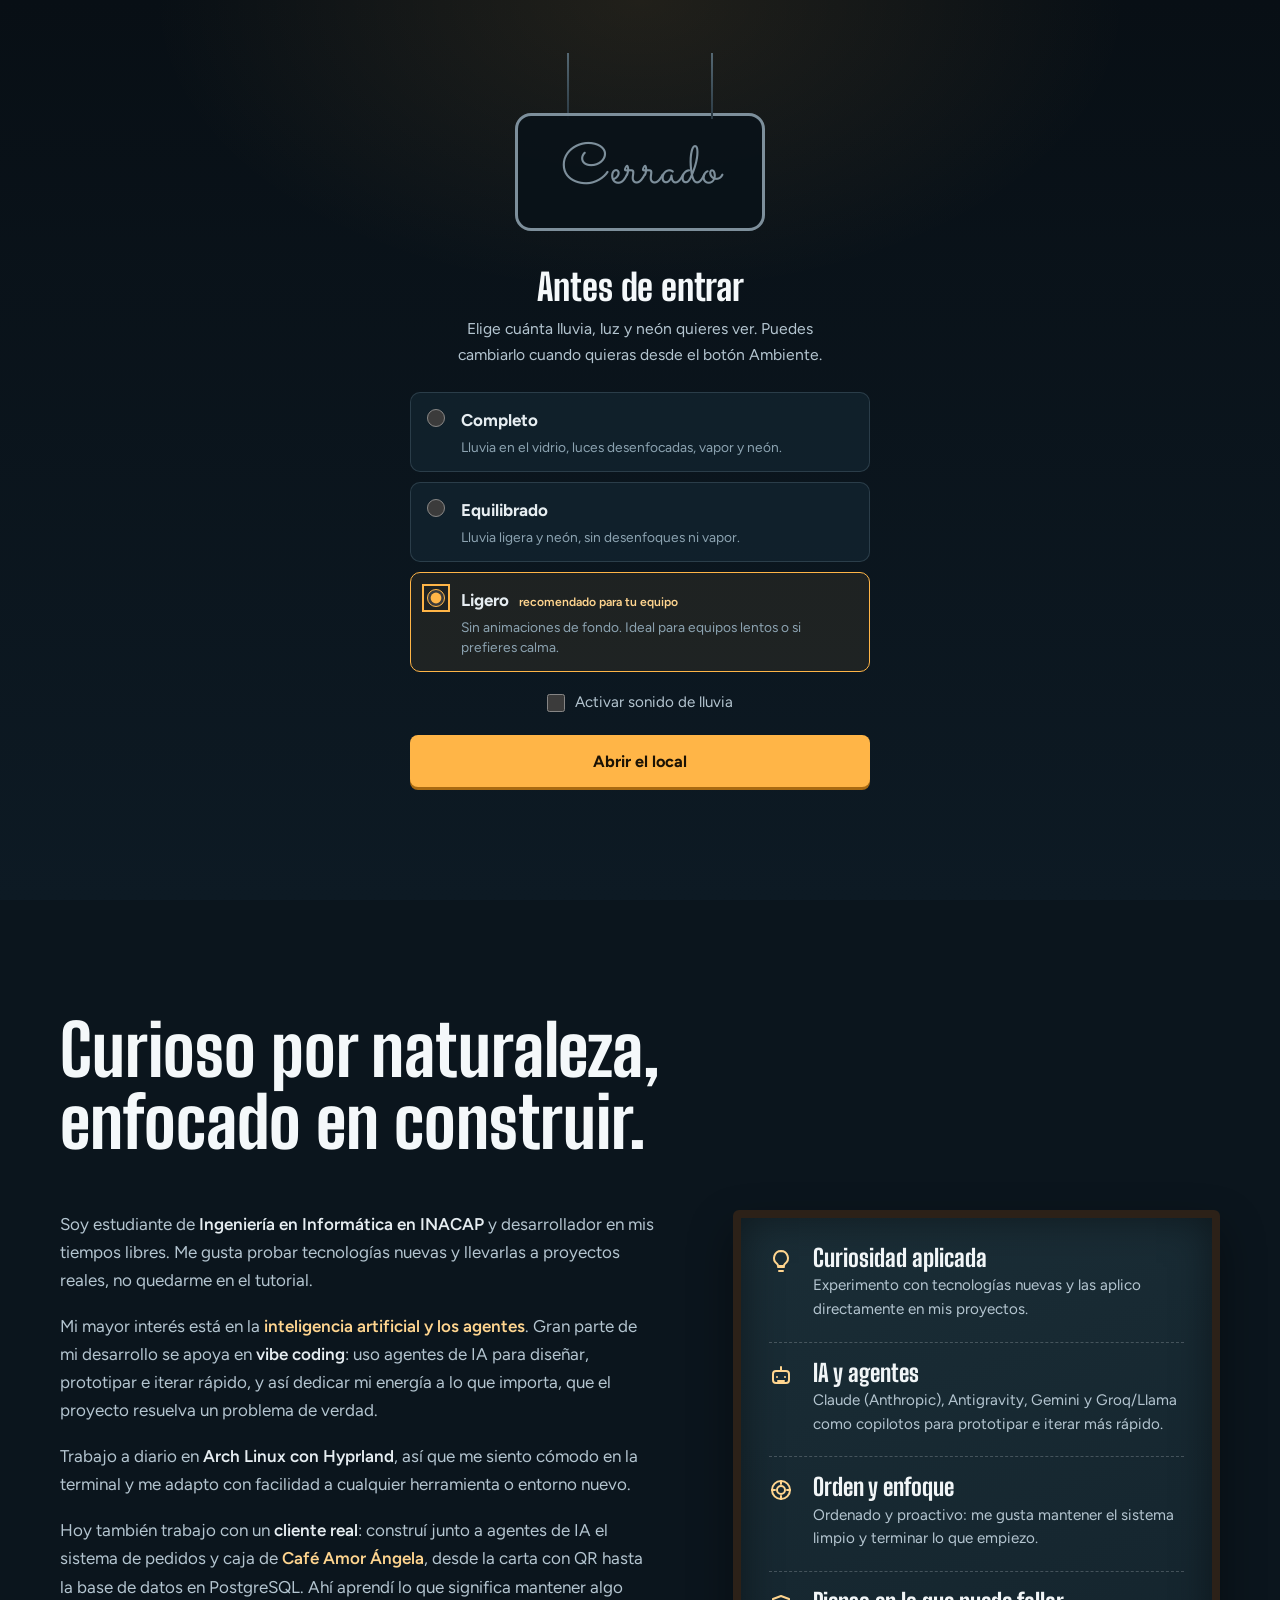
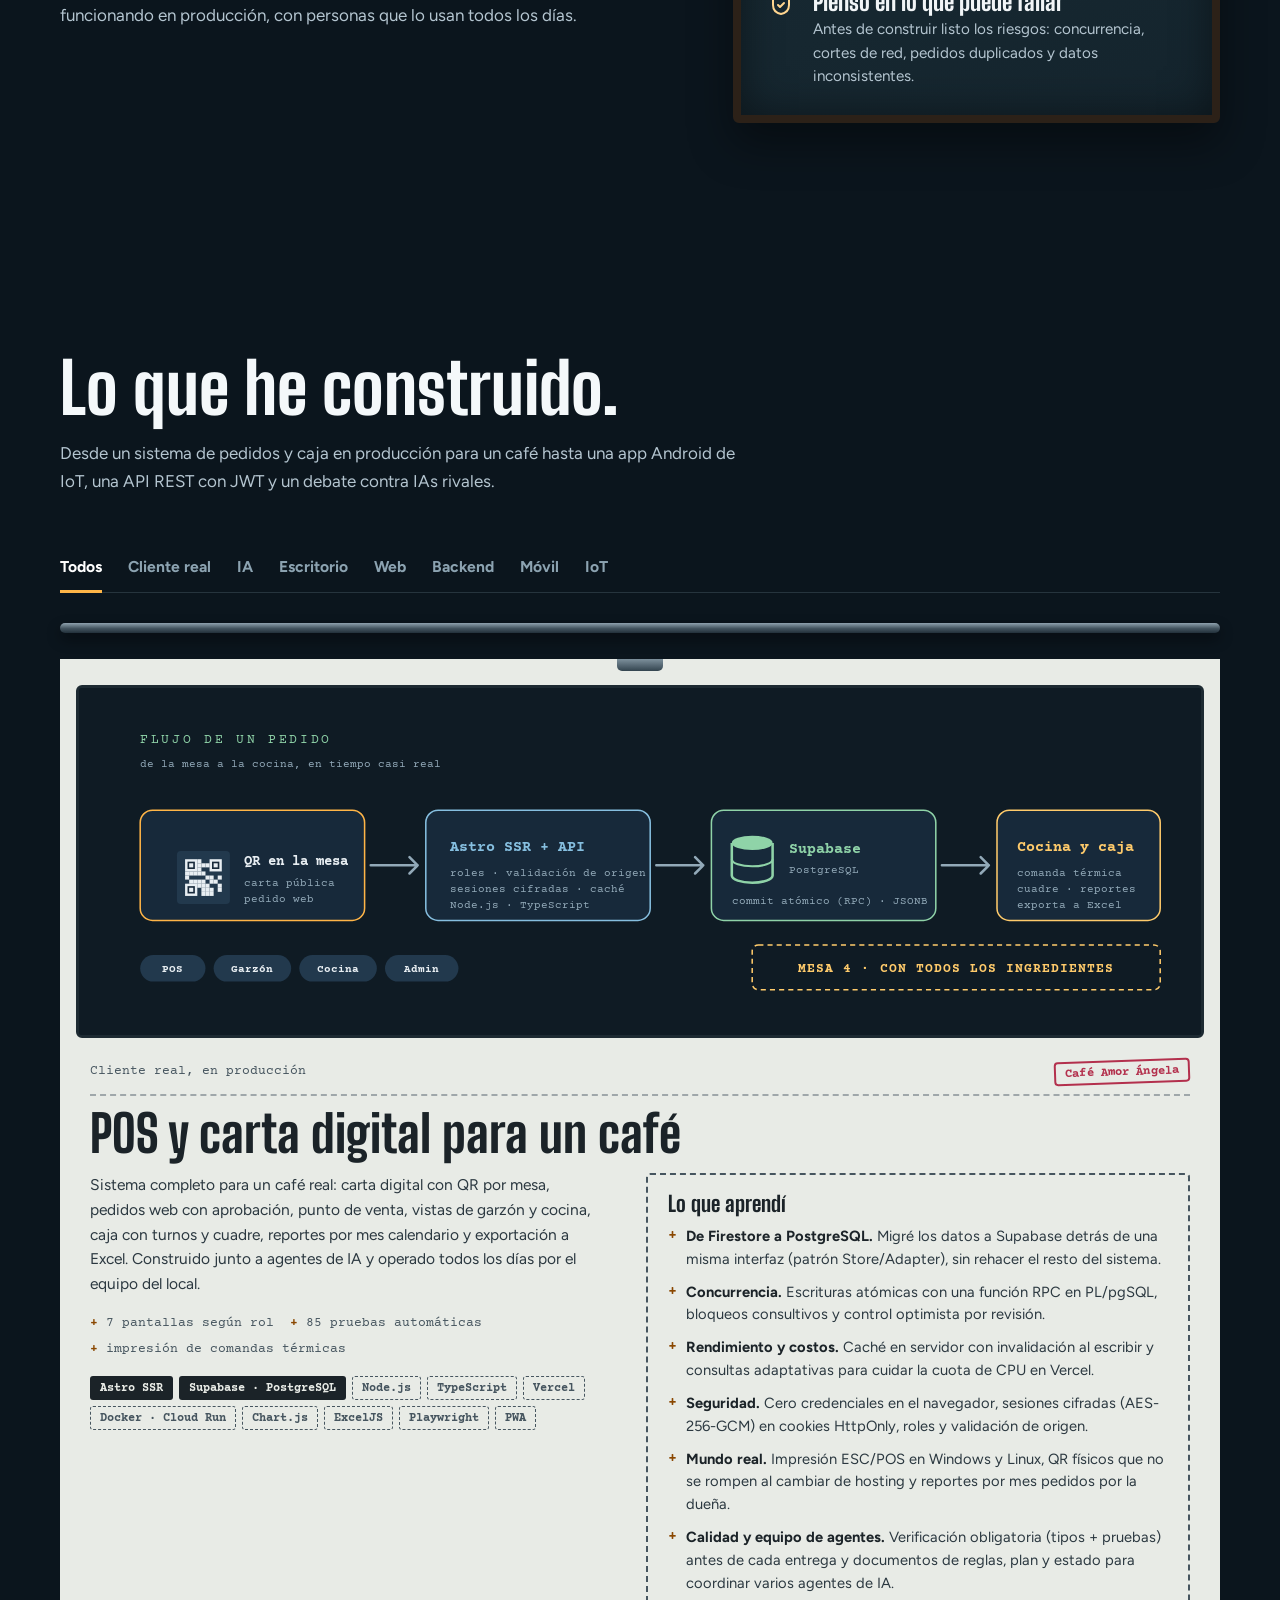
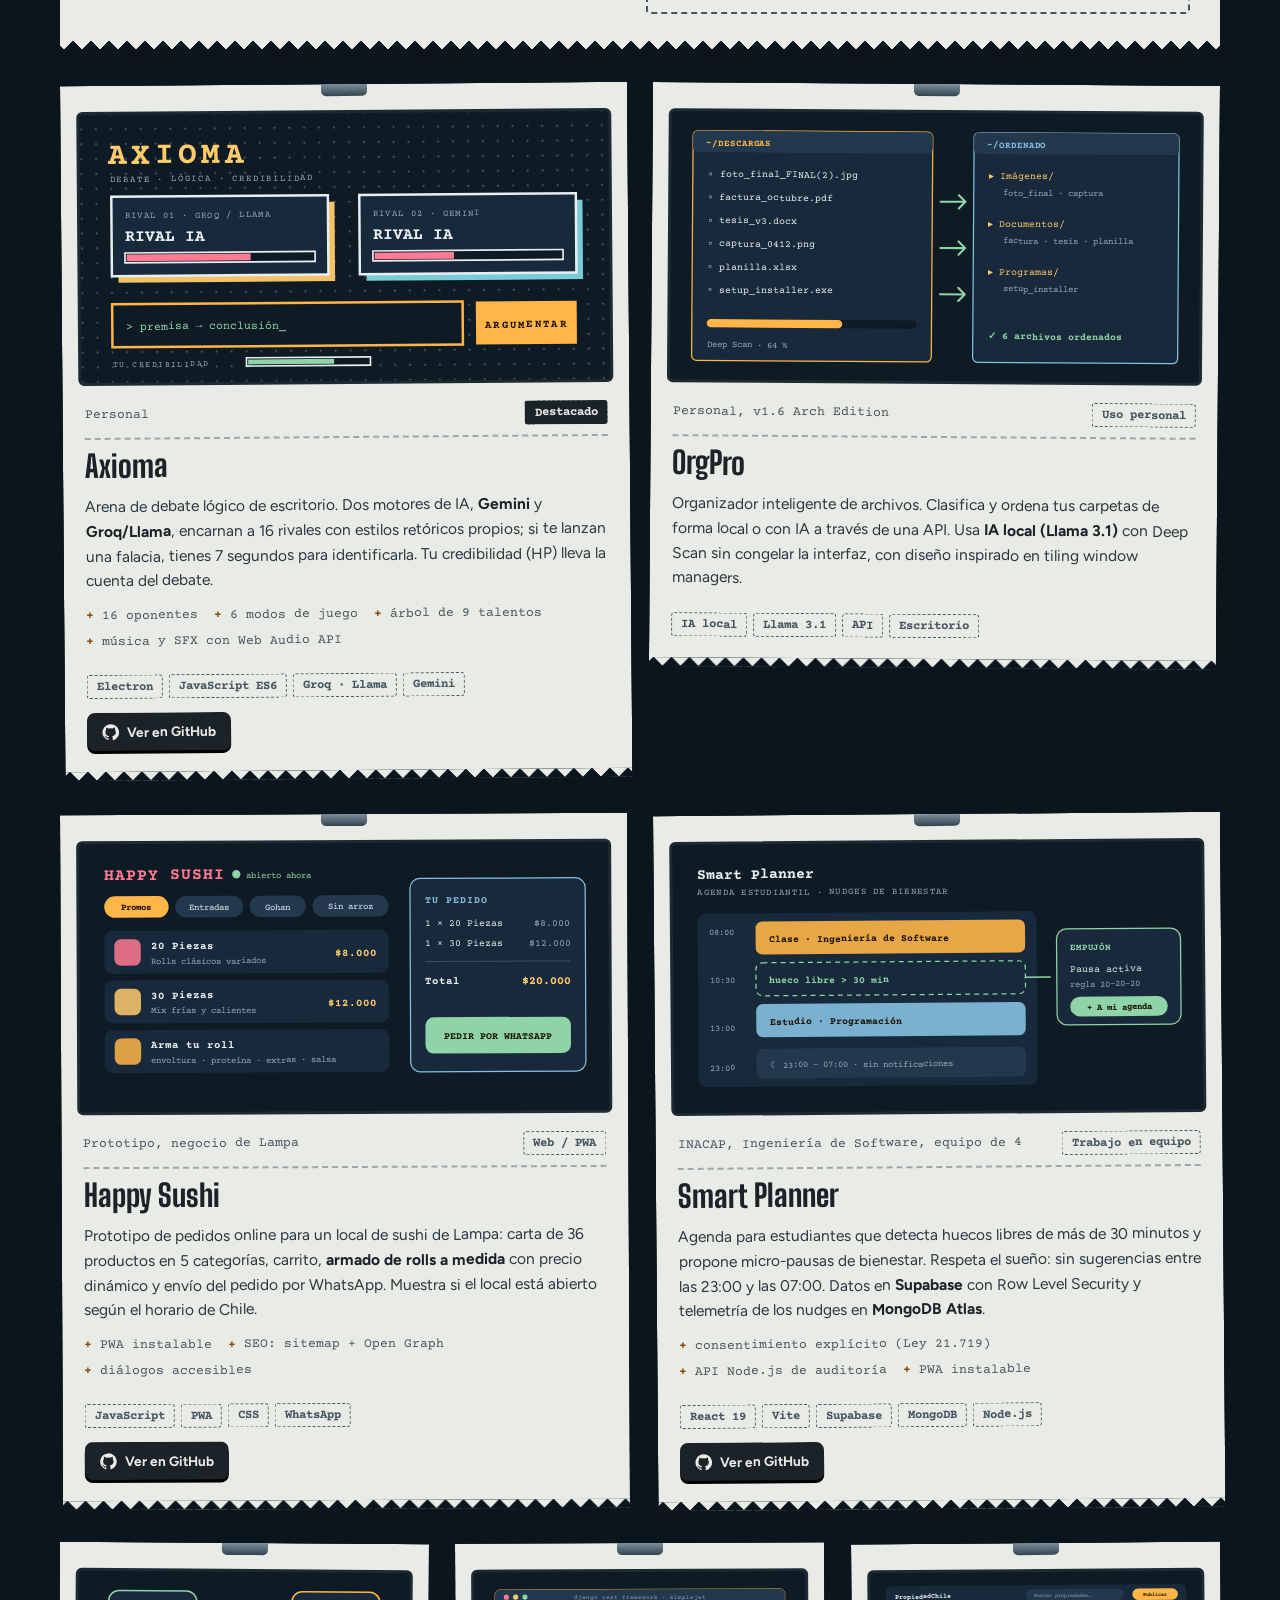
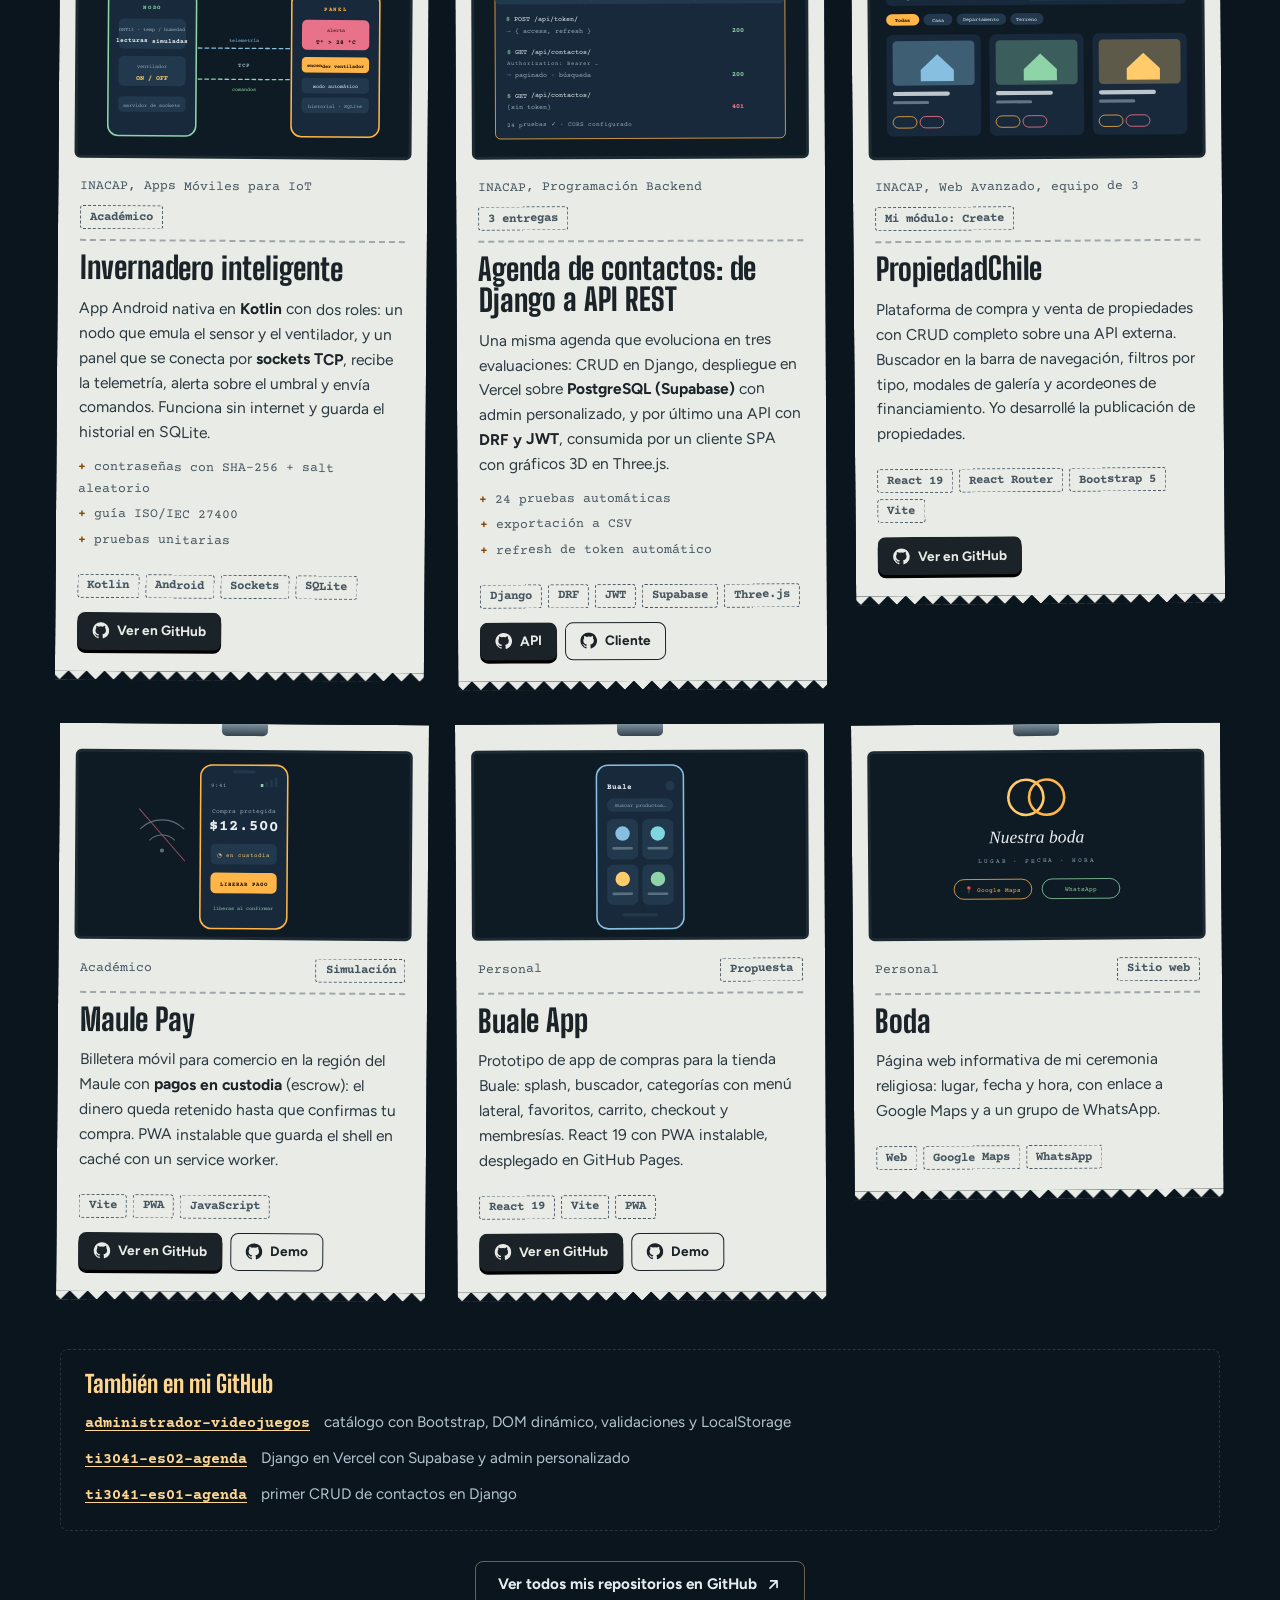
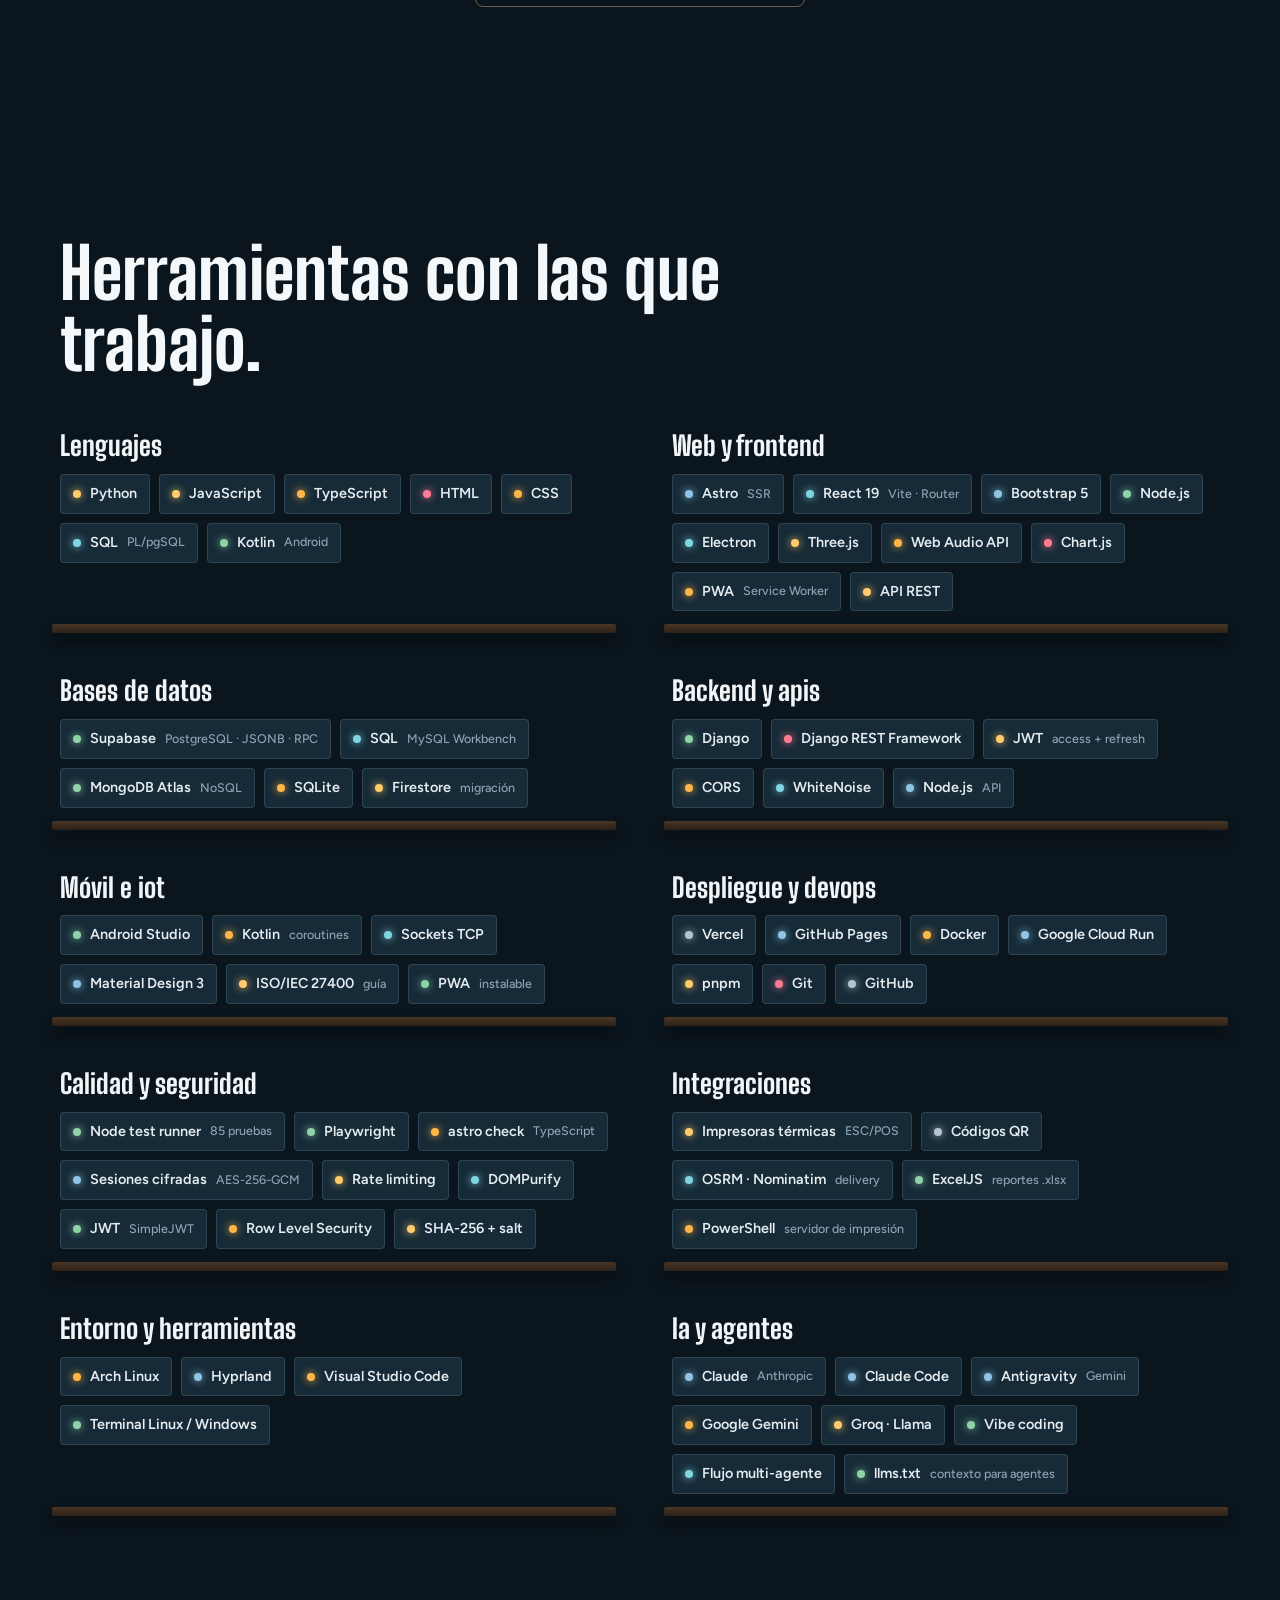
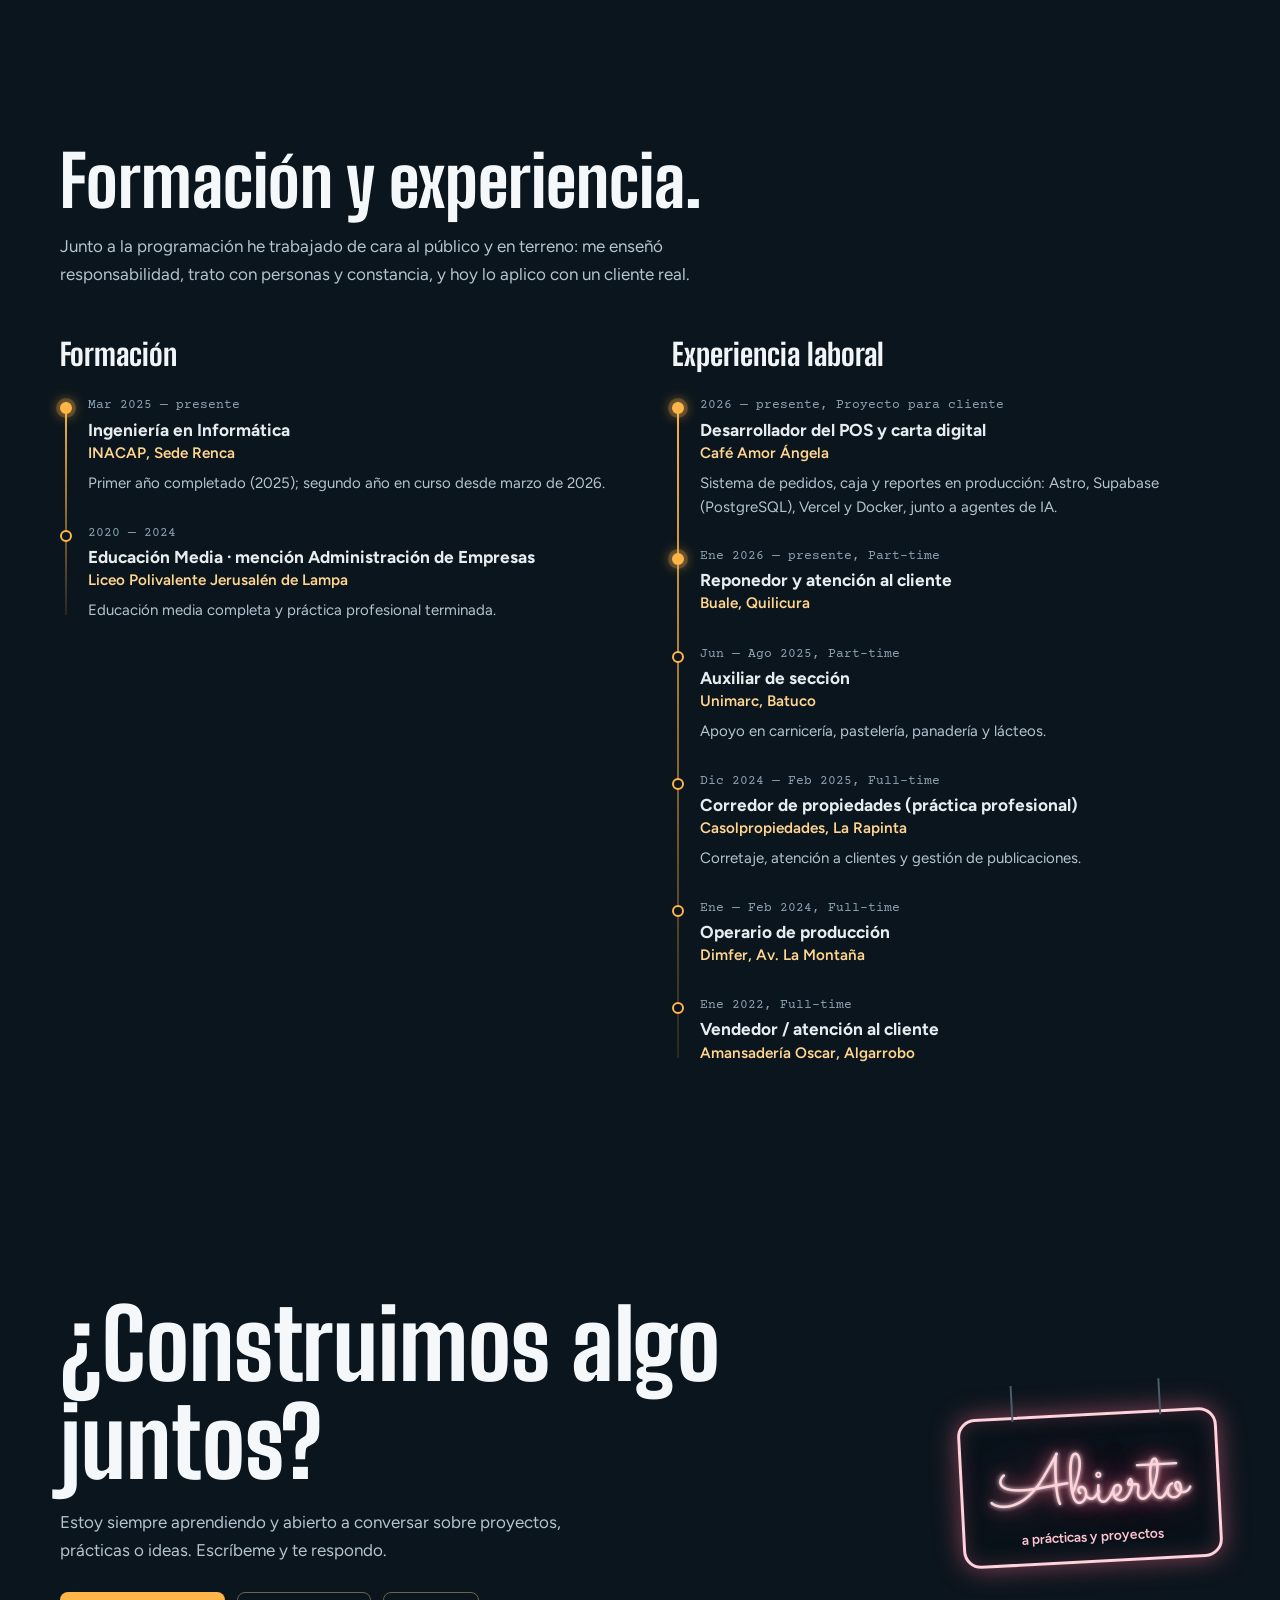
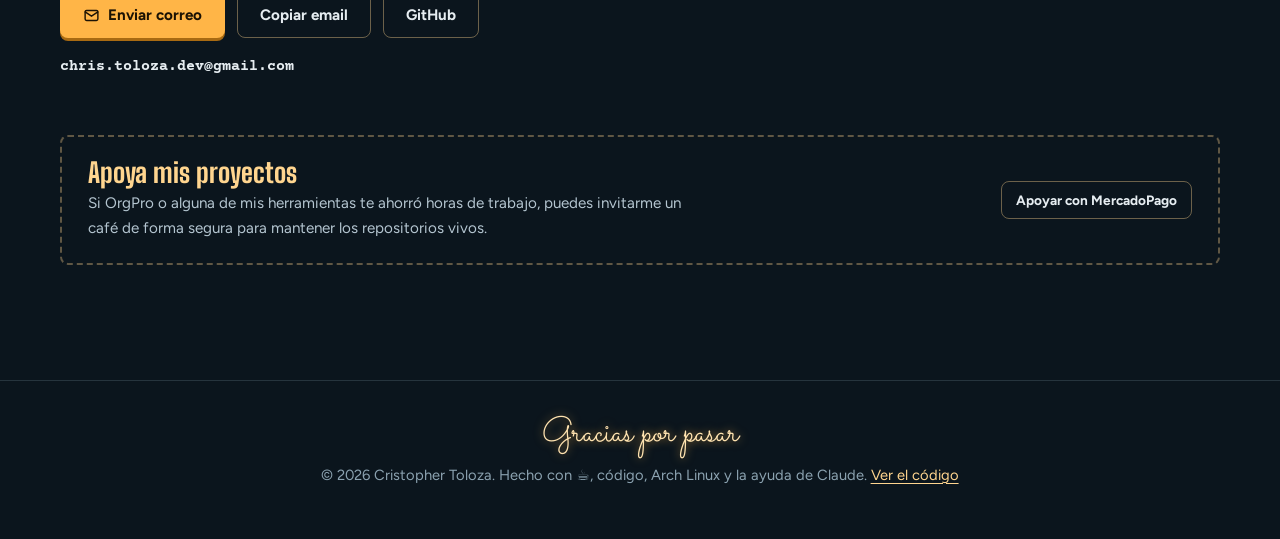
==== commit c3afc65c: "Rediseño: café nocturno con comanda, letrero Abierto y ambiente configurable Nueva identidad visual:" ====
--- a/index.html
+++ b/index.html
@@ -1,5 +1,5 @@
 <!DOCTYPE html>
-<html lang="es" data-theme="tokyo">
+<html lang="es">
 <head>
   <meta charset="UTF-8">
   <meta name="viewport" content="width=device-width, initial-scale=1">
@@ -7,13 +7,13 @@
   <meta name="description" content="Portafolio de Cristopher “Chris” Toloza, estudiante de Ingeniería en Informática en Chile. Sistemas web, apps de escritorio y móviles con IA y agentes: un POS en producción para un café (Astro + Supabase), una API REST con Django, una app Android IoT, Axioma y más.">
   <meta name="author" content="Cristopher Toloza">
   <link rel="canonical" href="https://itschrispj.github.io/">
-  <meta name="theme-color" content="#1a1b26">
+  <meta name="theme-color" content="#0b151d">
 
   <!-- Open Graph / Twitter -->
   <meta property="og:type" content="website">
   <meta property="og:locale" content="es_CL">
   <meta property="og:title" content="Chris Toloza — Desarrollador">
-  <meta property="og:description" content="Sistemas con IA y agentes, Astro, Supabase y mucho Linux. Mira mis proyectos.">
+  <meta property="og:description" content="Sistemas con IA y agentes, Astro, Supabase y mucho Linux. Pasa a ver mis proyectos.">
   <meta property="og:url" content="https://itschrispj.github.io/">
   <meta property="og:image" content="https://itschrispj.github.io/assets/og.png">
   <meta property="og:image:width" content="1200">
@@ -21,21 +21,17 @@
   <meta name="twitter:card" content="summary_large_image">
 
   <link rel="icon" href="favicon.svg" type="image/svg+xml">
-
-  <link rel="preconnect" href="https://fonts.googleapis.com">
-  <link rel="preconnect" href="https://fonts.gstatic.com" crossorigin>
-  <link rel="stylesheet" href="https://fonts.googleapis.com/css2?family=Inter:wght@400;500;600&family=JetBrains+Mono:wght@400;500;600;700;800&display=swap">
+  <link rel="preload" href="assets/fonts/sacramento-latin-400-normal.woff2" as="font" type="font/woff2" crossorigin>
+  <link rel="preload" href="assets/fonts/big-shoulders-display-latin-wght-normal.woff2" as="font" type="font/woff2" crossorigin>
+  <link rel="preload" href="assets/fonts/figtree-latin-wght-normal.woff2" as="font" type="font/woff2" crossorigin>
   <link rel="stylesheet" href="assets/css/style.css">
 
-  <!-- Aplica el tema guardado antes de pintar (evita parpadeo) -->
+  <!-- Marca el estado antes de pintar: sin parpadeos y sin repetir la entrada en la misma sesión -->
   <script>
     (function () {
       var d = document.documentElement;
       d.classList.add("js");
-      try {
-        var t = localStorage.getItem("theme");
-        if (t) d.dataset.theme = t;
-      } catch (e) {}
+      try { if (sessionStorage.getItem("abierto") === "1") d.classList.add("entered"); } catch (e) {}
     })();
   </script>
 
@@ -56,31 +52,64 @@
 
 <body>
   <a class="skip-link" href="#contenido">Saltar al contenido</a>
+
+  <!-- ===================== ESCENA DE FONDO ===================== -->
+  <div class="scene" aria-hidden="true">
+    <div class="bokeh">
+      <i style="--x:6%;--y:10%;--s:150px;--c:255,181,71;--a:.2;--t:21s;--dl:-4s"></i>
+      <i style="--x:22%;--y:34%;--s:90px;--c:255,111,142;--a:.17;--t:17s;--dl:-9s"></i>
+      <i style="--x:38%;--y:6%;--s:110px;--c:142,197,230;--a:.14;--t:25s;--dl:-2s"></i>
+      <i style="--x:55%;--y:26%;--s:170px;--c:255,181,71;--a:.14;--t:23s;--dl:-12s"></i>
+      <i style="--x:71%;--y:8%;--s:100px;--c:255,111,142;--a:.15;--t:19s;--dl:-6s"></i>
+      <i style="--x:84%;--y:38%;--s:130px;--c:255,181,71;--a:.17;--t:27s;--dl:-1s"></i>
+      <i style="--x:92%;--y:12%;--s:80px;--c:142,197,230;--a:.16;--t:18s;--dl:-10s"></i>
+      <i style="--x:46%;--y:52%;--s:70px;--c:255,213,143;--a:.12;--t:22s;--dl:-7s"></i>
+    </div>
+    <div class="steam"></div>
+    <canvas id="rain"></canvas>
+  </div>
+
+  <!-- ===================== ENTRADA ===================== -->
+  <div class="intro" id="intro" role="dialog" aria-modal="true" aria-labelledby="intro-title">
+    <div class="intro-box">
+      <div class="door-sign" aria-hidden="true">
+        <div class="sign-body">
+          <div class="face closed">Cerrado</div>
+          <div class="face open">Abierto</div>
+        </div>
+      </div>
+      <h2 id="intro-title">Antes de entrar</h2>
+      <p class="lede">Elige cuánta lluvia, luz y neón quieres ver. Puedes cambiarlo cuando quieras desde el botón Ambiente.</p>
+      <form id="intro-form">
+        <fieldset class="mode-list">
+          <legend>Ambiente</legend>
+          <label class="mode"><input type="radio" name="intro-mode" data-mode="high"><b>Completo <em data-rec="high" hidden>recomendado para tu equipo</em></b><small>Lluvia en el vidrio, luces desenfocadas, vapor y neón.</small></label>
+          <label class="mode"><input type="radio" name="intro-mode" data-mode="balanced"><b>Equilibrado <em data-rec="balanced" hidden>recomendado para tu equipo</em></b><small>Lluvia ligera y neón, sin desenfoques ni vapor.</small></label>
+          <label class="mode"><input type="radio" name="intro-mode" data-mode="low"><b>Ligero <em data-rec="low" hidden>recomendado para tu equipo</em></b><small>Sin animaciones de fondo. Ideal para equipos lentos o si prefieres calma.</small></label>
+        </fieldset>
+        <label class="check"><input type="checkbox" data-fx="sound"> Activar sonido de lluvia</label>
+        <button class="btn" type="submit">Abrir el local</button>
+      </form>
+    </div>
+  </div>
+
   <div class="progress" id="progress" aria-hidden="true"></div>
 
-  <!-- ===================== WAYBAR ===================== -->
-  <header class="waybar" role="banner">
-    <nav class="ws" aria-label="Secciones">
-      <a href="#inicio" data-sec="inicio" aria-current="true"><span>1</span><span class="lbl">inicio</span></a>
-      <a href="#sobre-mi" data-sec="sobre-mi"><span>2</span><span class="lbl">sobre mí</span></a>
-      <a href="#proyectos" data-sec="proyectos"><span>3</span><span class="lbl">proyectos</span></a>
-      <a href="#stack" data-sec="stack"><span>4</span><span class="lbl">stack</span></a>
-      <a href="#trayectoria" data-sec="trayectoria"><span>5</span><span class="lbl">trayectoria</span></a>
-      <a href="#contacto" data-sec="contacto"><span>6</span><span class="lbl">contacto</span></a>
+  <!-- ===================== BARRA ===================== -->
+  <header class="bar" role="banner">
+    <a class="brand" href="#inicio" aria-label="Chris Toloza, ir al inicio">Chris</a>
+    <nav class="links" aria-label="Secciones">
+      <a href="#inicio" data-sec="inicio" aria-current="true">Inicio</a>
+      <a href="#sobre-mi" data-sec="sobre-mi">Sobre mí</a>
+      <a href="#proyectos" data-sec="proyectos">Proyectos</a>
+      <a href="#stack" data-sec="stack">Stack</a>
+      <a href="#trayectoria" data-sec="trayectoria">Trayectoria</a>
+      <a href="#contacto" data-sec="contacto">Contacto</a>
     </nav>
-
-    <div class="wb-title" aria-hidden="true"><span class="dim">~/portfolio/</span><span id="wb-path">inicio</span></div>
-
-    <div class="wb-right">
-      <button class="mod" id="open-palette" type="button" aria-label="Abrir lanzador de comandos">
-        <svg viewBox="0 0 24 24" fill="none" stroke="currentColor" stroke-width="2" stroke-linecap="round" stroke-linejoin="round" aria-hidden="true"><circle cx="11" cy="11" r="7"/><path d="M21 21l-4.3-4.3"/></svg>
-        <span class="txt">Buscar</span><kbd>Ctrl K</kbd>
-      </button>
-      <button class="mod" id="theme-btn" type="button" aria-label="Cambiar tema de color">
-        <svg viewBox="0 0 24 24" fill="none" stroke="currentColor" stroke-width="2" stroke-linecap="round" stroke-linejoin="round" aria-hidden="true"><circle cx="13.5" cy="6.5" r="1.5"/><circle cx="17.5" cy="10.5" r="1.5"/><circle cx="8.5" cy="7.5" r="1.5"/><circle cx="6.5" cy="12.5" r="1.5"/><path d="M12 22a10 10 0 1 1 10-10c0 2.8-2.2 3.5-4 3.5h-2a2 2 0 0 0-1.4 3.4A2 2 0 0 1 12 22z"/></svg>
-        <span class="txt" id="theme-name">Tokyo Night</span>
-      </button>
-      <span class="mod" aria-label="Hora en Chile"><span id="clock">--:--</span></span>
+    <div class="tools">
+      <button class="tool" id="open-ambient" type="button" aria-haspopup="dialog"><span class="t-lbl">Ambiente</span></button>
+      <button class="tool" id="sound-btn" type="button" aria-pressed="false" aria-label="Sonido de lluvia"><i aria-hidden="true"></i><span class="t-lbl">Sonido</span></button>
+      <span class="clock" aria-label="Hora en Chile"><b id="clock">--:--</b> en Santiago</span>
     </div>
   </header>
 
@@ -88,69 +117,52 @@
 
     <!-- ===================== HERO ===================== -->
     <section class="hero" id="inicio" aria-labelledby="hero-title">
-      <div class="container">
-        <div class="hero-grid">
-          <div>
-            <span class="pill reveal"><i class="dot"></i> Chile · Ingeniería en Informática</span>
-
-            <p class="prompt-line reveal" style="--d:80ms">chris@arch:~$ <span class="cmd">whoami</span></p>
-            <h1 id="hero-title" class="reveal" style="--d:140ms">Soy <span class="grad">Chris Toloza</span>.</h1>
-
-            <p class="typed-wrap reveal" style="--d:220ms" aria-live="off">
-              <span class="pre">&gt; </span><span id="typed">estudiante de Ingeniería en Informática</span><span class="caret" aria-hidden="true"></span>
-            </p>
-
-            <p class="lead reveal" style="--d:300ms">
-              Creo apps de escritorio, web y móviles aplicando <strong>inteligencia artificial y agentes</strong>, y llevo sistemas a
-              producción para <strong>negocios reales</strong>. Me apoyo en el vibe coding para iterar rápido y enfocarme en resolver problemas reales.
-            </p>
-
-            <div class="cta reveal" style="--d:380ms">
-              <a class="btn" href="#proyectos">
-                Ver proyectos
-                <svg viewBox="0 0 24 24" fill="none" stroke="currentColor" stroke-width="2.4" stroke-linecap="round" stroke-linejoin="round" aria-hidden="true"><path d="M5 12h14M13 6l6 6-6 6"/></svg>
-              </a>
-              <a class="btn ghost" href="#contacto">Contactarme</a>
-              <a class="btn ghost" href="https://github.com/ItsChrisPJ" target="_blank" rel="noopener noreferrer">
-                <svg viewBox="0 0 24 24" fill="currentColor" aria-hidden="true"><path d="M12 .5a11.5 11.5 0 0 0-3.64 22.41c.58.1.79-.25.79-.56v-2c-3.2.7-3.88-1.37-3.88-1.37-.52-1.33-1.28-1.69-1.28-1.69-1.04-.71.08-.7.08-.7 1.15.08 1.76 1.19 1.76 1.19 1.03 1.76 2.69 1.25 3.35.96.1-.75.4-1.25.73-1.54-2.55-.29-5.24-1.28-5.24-5.69 0-1.26.45-2.28 1.19-3.09-.12-.29-.52-1.46.11-3.05 0 0 .97-.31 3.17 1.18a11 11 0 0 1 5.77 0c2.2-1.49 3.17-1.18 3.17-1.18.63 1.59.23 2.76.11 3.05.74.81 1.19 1.83 1.19 3.09 0 4.42-2.69 5.39-5.25 5.68.41.36.78 1.06.78 2.13v3.16c0 .31.21.67.8.56A11.5 11.5 0 0 0 12 .5z"/></svg>
-                GitHub
-              </a>
-            </div>
-
-            <p class="hint reveal" style="--d:440ms">Tip: presiona <kbd>Ctrl</kbd> + <kbd>K</kbd> para moverte por la página como en un lanzador tipo rofi.</p>
-          </div>
-
-          <!-- Terminal estilo neofetch -->
-          <div class="term reveal" style="--d:200ms" role="img" aria-label="Terminal con un resumen de mi entorno: Arch Linux, Hyprland, Visual Studio Code, Python, JavaScript, TypeScript, Astro, Supabase, Vercel y Docker.">
-            <div class="term-bar"><span><b>kitty</b> — neofetch</span><span>~/chris</span></div>
-            <div class="term-body" aria-hidden="true">
-              <div class="ln" style="animation-delay:.3s"><span class="nf-head">chris</span><span style="color:var(--muted)">@</span><span class="nf-head">arch</span></div>
-              <div class="ln nf-sep" style="animation-delay:.4s">──────────────</div>
-              <dl class="nf">
-                <dt class="ln" style="animation-delay:.55s">OS</dt><dd class="ln" style="animation-delay:.55s"><b>Arch Linux</b> x86_64</dd>
-                <dt class="ln" style="animation-delay:.7s">WM</dt><dd class="ln" style="animation-delay:.7s"><b>Hyprland</b> (Wayland)</dd>
-                <dt class="ln" style="animation-delay:.85s">Editor</dt><dd class="ln" style="animation-delay:.85s"><b>VS Code</b> · terminal</dd>
-                <dt class="ln" style="animation-delay:1s">Langs</dt><dd class="ln" style="animation-delay:1s">Python · JS · TypeScript · HTML · CSS</dd>
-                <dt class="ln" style="animation-delay:1.15s">Web</dt><dd class="ln" style="animation-delay:1.15s"><b>Astro</b> SSR · Node.js</dd>
-                <dt class="ln" style="animation-delay:1.3s">DB</dt><dd class="ln" style="animation-delay:1.3s"><b>Supabase</b> (PostgreSQL) · MySQL · MongoDB</dd>
-                <dt class="ln" style="animation-delay:1.45s">Cloud</dt><dd class="ln" style="animation-delay:1.45s">Vercel · Docker · Cloud Run</dd>
-                <dt class="ln" style="animation-delay:1.6s">IA</dt><dd class="ln" style="animation-delay:1.6s">Claude · Claude Code · Gemini · Groq/Llama</dd>
-                <dt class="ln" style="animation-delay:1.75s">Estudio</dt><dd class="ln" style="animation-delay:1.75s"><b>Ing. Informática</b> @ INACAP</dd>
-                <dt class="ln" style="animation-delay:1.9s">Mood</dt><dd class="ln" style="animation-delay:1.9s">curioso · ordenado · proactivo</dd>
+      <div class="container hero-inner">
+        <div class="hero-copy">
+          <h1 id="hero-title" class="neon"><span>Chris</span> <span>Toloza</span></h1>
+          <p class="role">Estudiante de Ingeniería en Informática en INACAP</p>
+          <p class="lead">
+            Creo apps de escritorio, web y móviles aplicando <strong>inteligencia artificial y agentes</strong>, y llevo sistemas a
+            producción para <strong>negocios reales</strong>. Me apoyo en el vibe coding para iterar rápido y enfocarme en resolver problemas reales.
+          </p>
+          <div class="cta">
+            <a class="btn" href="#proyectos">Ver proyectos</a>
+            <a class="btn ghost" href="#contacto">Contactarme</a>
+            <a class="btn ghost" href="https://github.com/ItsChrisPJ" target="_blank" rel="noopener noreferrer">
+              <svg viewBox="0 0 24 24" fill="currentColor" aria-hidden="true"><path d="M12 .5a11.5 11.5 0 0 0-3.64 22.41c.58.1.79-.25.79-.56v-2c-3.2.7-3.88-1.37-3.88-1.37-.52-1.33-1.28-1.69-1.28-1.69-1.04-.71.08-.7.08-.7 1.15.08 1.76 1.19 1.76 1.19 1.03 1.76 2.69 1.25 3.35.96.1-.75.4-1.25.73-1.54-2.55-.29-5.24-1.28-5.24-5.69 0-1.26.45-2.28 1.19-3.09-.12-.29-.52-1.46.11-3.05 0 0 .97-.31 3.17 1.18a11 11 0 0 1 5.77 0c2.2-1.49 3.17-1.18 3.17-1.18.63 1.59.23 2.76.11 3.05.74.81 1.19 1.83 1.19 3.09 0 4.42-2.69 5.39-5.25 5.68.41.36.78 1.06.78 2.13v3.16c0 .31.21.67.8.56A11.5 11.5 0 0 0 12 .5z"/></svg>
+              GitHub
+            </a>
+          </div>
+        </div>
+
+        <!-- La comanda que sale de la impresora térmica -->
+        <div class="printer" role="img" aria-label="Comanda con un resumen: desarrollador en formación, POS y carta digital en producción para un café, API REST con Django y JWT, app Android de IoT, arena de debate contra IAs y Arch Linux con Hyprland. Totales: 11 proyectos construidos, 7 lenguajes en uso, 85 pruebas automáticas en un POS real y 1 cliente real en producción.">
+          <div class="slab" aria-hidden="true"><span>Cocina</span><i class="led"></i></div>
+          <div class="feed" aria-hidden="true">
+            <div class="ticket">
+              <p class="t-head">Café Chris</p>
+              <p class="t-sub">Comanda 001, mesa portafolio</p>
+              <hr>
+              <ul class="t-items">
+                <li><span class="q">1</span><span>Desarrollador en formación<small>Ingeniería en Informática, INACAP</small></span></li>
+                <li><span class="q">1</span><span>POS y carta digital en producción<small>Astro y Supabase, para un café real</small></span></li>
+                <li><span class="q">1</span><span>API REST con Django y JWT<small>consumida por un cliente SPA</small></span></li>
+                <li><span class="q">1</span><span>App Android de IoT<small>Kotlin y sockets TCP</small></span></li>
+                <li><span class="q">1</span><span>Arena de debate contra IAs<small>Axioma, con Gemini y Groq</small></span></li>
+                <li><span class="q">1</span><span>Arch Linux con Hyprland<small>todos los días</small></span></li>
+              </ul>
+              <hr>
+              <dl class="t-total">
+                <div><dt>Proyectos construidos</dt><dd data-count="11">11</dd></div>
+                <div><dt>Lenguajes en uso</dt><dd data-count="7">7</dd></div>
+                <div><dt>Pruebas en un POS real</dt><dd data-count="85">85</dd></div>
+                <div><dt>Clientes reales</dt><dd data-count="1">1</dd></div>
               </dl>
-              <div class="swatches ln" style="animation-delay:2.1s">
-                <i style="background:var(--red)"></i><i style="background:var(--yellow)"></i><i style="background:var(--green)"></i><i style="background:var(--cyan)"></i><i style="background:var(--accent)"></i><i style="background:var(--accent-2)"></i>
-              </div>
-            </div>
-          </div>
-        </div>
-
-        <!-- Stats -->
-        <div class="stats">
-          <div class="card stat reveal" style="--d:0ms"><div class="n" data-count="11">0</div><div class="l">proyectos construidos</div></div>
-          <div class="card stat reveal" style="--d:80ms"><div class="n" data-count="7">0</div><div class="l">lenguajes en uso</div></div>
-          <div class="card stat reveal" style="--d:160ms"><div class="n" data-count="85">0</div><div class="l">pruebas automáticas en un POS real</div></div>
-          <div class="card stat reveal" style="--d:240ms"><div class="n" data-count="1">0</div><div class="l">cliente real en producción</div></div>
+              <hr>
+              <p class="t-foot">Gracias por pasar. Vuelve pronto.</p>
+              <div class="barcode"></div>
+            </div>
+          </div>
         </div>
       </div>
     </section>
@@ -158,13 +170,12 @@
     <!-- ===================== SOBRE MÍ ===================== -->
     <section id="sobre-mi" aria-labelledby="about-title">
       <div class="container">
-        <div class="section-head reveal">
-          <div class="eyebrow">02 / sobre mí</div>
-          <h2 id="about-title">Curioso por naturaleza, <span class="accent">enfocado en construir</span>.</h2>
+        <div class="section-head">
+          <h2 id="about-title">Curioso por naturaleza, enfocado en construir.</h2>
         </div>
 
         <div class="about-grid">
-          <div class="about-text reveal">
+          <div class="about-text">
             <p>
               Soy estudiante de <strong>Ingeniería en Informática en INACAP</strong> y desarrollador en mis tiempos libres.
               Me gusta probar tecnologías nuevas y llevarlas a proyectos reales, no quedarme en el tutorial.
@@ -186,19 +197,19 @@
           </div>
 
           <div class="principles">
-            <div class="card principle reveal" style="--d:60ms">
+            <div class="principle">
               <div class="ico"><svg viewBox="0 0 24 24" fill="none" stroke="currentColor" stroke-width="2" stroke-linecap="round" stroke-linejoin="round" aria-hidden="true"><path d="M9 18h6M10 22h4M12 2a7 7 0 0 0-4 12.7c.6.5 1 1.3 1 2.3h6c0-1 .4-1.8 1-2.3A7 7 0 0 0 12 2z"/></svg></div>
               <div><h3>Curiosidad aplicada</h3><p>Experimento con tecnologías nuevas y las aplico directamente en mis proyectos.</p></div>
             </div>
-            <div class="card principle reveal" style="--d:140ms">
+            <div class="principle">
               <div class="ico"><svg viewBox="0 0 24 24" fill="none" stroke="currentColor" stroke-width="2" stroke-linecap="round" stroke-linejoin="round" aria-hidden="true"><rect x="4" y="7" width="16" height="12" rx="3"/><path d="M12 7V3M8 13h.01M16 13h.01M9 17h6"/></svg></div>
               <div><h3>IA y agentes</h3><p>Claude (Anthropic), Antigravity, Gemini y Groq/Llama como copilotos para prototipar e iterar más rápido.</p></div>
             </div>
-            <div class="card principle reveal" style="--d:220ms">
+            <div class="principle">
               <div class="ico"><svg viewBox="0 0 24 24" fill="none" stroke="currentColor" stroke-width="2" stroke-linecap="round" stroke-linejoin="round" aria-hidden="true"><circle cx="12" cy="12" r="9"/><circle cx="12" cy="12" r="4"/><path d="M12 3v3M12 18v3M3 12h3M18 12h3"/></svg></div>
               <div><h3>Orden y enfoque</h3><p>Ordenado y proactivo: me gusta mantener el sistema limpio y terminar lo que empiezo.</p></div>
             </div>
-            <div class="card principle reveal" style="--d:300ms">
+            <div class="principle">
               <div class="ico"><svg viewBox="0 0 24 24" fill="none" stroke="currentColor" stroke-width="2" stroke-linecap="round" stroke-linejoin="round" aria-hidden="true"><path d="M12 3l8 3v6c0 5-3.5 8-8 9-4.5-1-8-4-8-9V6z"/><path d="M9 12l2 2 4-4"/></svg></div>
               <div><h3>Pienso en lo que puede fallar</h3><p>Antes de construir listo los riesgos: concurrencia, cortes de red, pedidos duplicados y datos inconsistentes.</p></div>
             </div>
@@ -210,13 +221,12 @@
     <!-- ===================== PROYECTOS ===================== -->
     <section id="proyectos" aria-labelledby="projects-title">
       <div class="container">
-        <div class="section-head reveal">
-          <div class="eyebrow">03 / proyectos</div>
-          <h2 id="projects-title">Cosas que <span class="accent">he construido</span>.</h2>
+        <div class="section-head">
+          <h2 id="projects-title">Lo que he construido.</h2>
           <p>Desde un sistema de pedidos y caja en producción para un café hasta una app Android de IoT, una API REST con JWT y un debate contra IAs rivales.</p>
         </div>
 
-        <div class="filters reveal" role="group" aria-label="Filtrar proyectos">
+        <div class="filters" role="group" aria-label="Filtrar proyectos">
           <button class="chip" type="button" data-filter="all" aria-pressed="true">Todos</button>
           <button class="chip" type="button" data-filter="cliente" aria-pressed="false">Cliente real</button>
           <button class="chip" type="button" data-filter="ia" aria-pressed="false">IA</button>
@@ -227,10 +237,12 @@
           <button class="chip" type="button" data-filter="iot" aria-pressed="false">IoT</button>
         </div>
 
+        <div class="rail" aria-hidden="true"></div>
+
         <div class="projects" id="project-grid">
 
           <!-- ============ CAFÉ AMOR ÁNGELA (cliente real) ============ -->
-          <article class="card project flagship reveal" data-cat="cliente web">
+          <article class="project flagship" data-cat="cliente web">
             <div class="shot">
               <svg viewBox="0 0 1100 360" preserveAspectRatio="xMidYMid slice" role="img" aria-label="Diagrama del flujo de un pedido: QR en la mesa, Astro SSR y API, Supabase PostgreSQL, y cocina con impresora térmica y reportes">
                 <rect width="1100" height="360" class="f-bg"/>
@@ -290,7 +302,7 @@
               </svg>
             </div>
             <div class="p-body">
-              <div class="p-meta"><span>Cliente real · en producción</span><span class="tag ok">Café Amor Ángela</span></div>
+              <div class="p-meta"><span>Cliente real, en producción</span><span class="tag ok">Café Amor Ángela</span></div>
               <h3>POS y carta digital para un café</h3>
               <div class="p-split">
                 <div class="p-main">
@@ -317,7 +329,7 @@
           </article>
 
           <!-- ============ AXIOMA ============ -->
-          <article class="card project feature reveal" data-cat="ia escritorio">
+          <article class="project feature" data-cat="ia escritorio">
             <div class="shot">
               <svg viewBox="0 0 640 330" preserveAspectRatio="xMidYMid slice" role="img" aria-label="Ilustración de Axioma: dos jefes con barras de vida y un campo para escribir argumentos">
                 <defs><pattern id="dots" width="18" height="18" patternUnits="userSpaceOnUse"><circle cx="2" cy="2" r="1.2" class="f-m" opacity=".5"/></pattern></defs>
@@ -368,7 +380,7 @@
           </article>
 
           <!-- ============ ORGPRO ============ -->
-          <article class="card project feature reveal" style="--d:100ms" data-cat="ia escritorio">
+          <article class="project feature" data-cat="ia escritorio">
             <div class="shot">
               <svg viewBox="0 0 640 330" preserveAspectRatio="xMidYMid slice" role="img" aria-label="Ilustración de OrgPro: archivos desordenados que se ordenan en carpetas">
                 <rect width="640" height="330" class="f-bg"/>
@@ -413,7 +425,7 @@
               </svg>
             </div>
             <div class="p-body">
-              <div class="p-meta"><span>Personal · v1.6 Arch Edition</span><span class="tag">Uso personal</span></div>
+              <div class="p-meta"><span>Personal, v1.6 Arch Edition</span><span class="tag">Uso personal</span></div>
               <h3>OrgPro</h3>
               <p>Organizador inteligente de archivos. Clasifica y ordena tus carpetas de forma local o con IA a través de una API. Usa <strong>IA local (Llama 3.1)</strong> con Deep Scan sin congelar la interfaz, con diseño inspirado en tiling window managers.</p>
               <div class="p-foot">
@@ -424,7 +436,7 @@
 
 
           <!-- ============ HAPPY SUSHI ============ -->
-          <article class="card project feature reveal" data-cat="web movil">
+          <article class="project feature" data-cat="web movil">
             <div class="shot">
               <svg viewBox="0 0 640 330" preserveAspectRatio="xMidYMid slice" role="img" aria-label="Ilustración de Happy Sushi: categorías de la carta, productos con precio y un carrito con botón para pedir por WhatsApp">
                 <rect width="640" height="330" class="f-bg"/>
@@ -463,7 +475,7 @@
               </svg>
             </div>
             <div class="p-body">
-              <div class="p-meta"><span>Prototipo · negocio de Lampa</span><span class="tag">Web / PWA</span></div>
+              <div class="p-meta"><span>Prototipo, negocio de Lampa</span><span class="tag">Web / PWA</span></div>
               <h3><a href="https://github.com/ItsChrisPJ/Happy-Sushi-Prototype" target="_blank" rel="noopener noreferrer">Happy Sushi</a></h3>
               <p>Prototipo de pedidos online para un local de sushi de Lampa: carta de 36 productos en 5 categorías, carrito, <strong>armado de rolls a medida</strong> con precio dinámico y envío del pedido por WhatsApp. Muestra si el local está abierto según el horario de Chile.</p>
               <div class="p-facts"><span>PWA instalable</span><span>SEO: sitemap + Open Graph</span><span>diálogos accesibles</span></div>
@@ -475,7 +487,7 @@
           </article>
 
           <!-- ============ SMART PLANNER ============ -->
-          <article class="card project feature reveal" style="--d:100ms" data-cat="web movil">
+          <article class="project feature" data-cat="web movil">
             <div class="shot">
               <svg viewBox="0 0 640 330" preserveAspectRatio="xMidYMid slice" role="img" aria-label="Ilustración de Smart Planner: una agenda con bloques de clases, un hueco libre con una sugerencia de pausa y una franja nocturna sin avisos">
                 <rect width="640" height="330" class="f-bg"/>
@@ -501,7 +513,7 @@
               </svg>
             </div>
             <div class="p-body">
-              <div class="p-meta"><span>INACAP · Ingeniería de Software · equipo de 4</span><span class="tag">Trabajo en equipo</span></div>
+              <div class="p-meta"><span>INACAP, Ingeniería de Software, equipo de 4</span><span class="tag">Trabajo en equipo</span></div>
               <h3><a href="https://github.com/ItsChrisPJ/PlannerApp" target="_blank" rel="noopener noreferrer">Smart Planner</a></h3>
               <p>Agenda para estudiantes que detecta huecos libres de más de 30 minutos y propone micro-pausas de bienestar. Respeta el sueño: sin sugerencias entre las 23:00 y las 07:00. Datos en <strong>Supabase</strong> con Row Level Security y telemetría de los nudges en <strong>MongoDB Atlas</strong>.</p>
               <div class="p-facts"><span>consentimiento explícito (Ley 21.719)</span><span>API Node.js de auditoría</span><span>PWA instalable</span></div>
@@ -513,7 +525,7 @@
           </article>
 
           <!-- ============ INVERNADERO IOT ============ -->
-          <article class="card project reveal" data-cat="movil iot">
+          <article class="project" data-cat="movil iot">
             <div class="shot">
               <svg viewBox="0 0 640 360" preserveAspectRatio="xMidYMid slice" role="img" aria-label="Ilustración del invernadero IoT: dos teléfonos conectados por un socket, uno como nodo con sensor y ventilador y otro como panel con alerta de temperatura">
                 <rect width="640" height="360" class="f-bg"/>
@@ -540,7 +552,7 @@
               </svg>
             </div>
             <div class="p-body">
-              <div class="p-meta"><span>INACAP · Apps Móviles para IoT</span><span class="tag">Académico</span></div>
+              <div class="p-meta"><span>INACAP, Apps Móviles para IoT</span><span class="tag">Académico</span></div>
               <h3><a href="https://github.com/ItsChrisPJ/ti3042-u2-invernadero-iot" target="_blank" rel="noopener noreferrer">Invernadero inteligente</a></h3>
               <p>App Android nativa en <strong>Kotlin</strong> con dos roles: un nodo que emula el sensor y el ventilador, y un panel que se conecta por <strong>sockets TCP</strong>, recibe la telemetría, alerta sobre el umbral y envía comandos. Funciona sin internet y guarda el historial en SQLite.</p>
               <div class="p-facts"><span>contraseñas con SHA-256 + salt aleatorio</span><span>guía ISO/IEC 27400</span><span>pruebas unitarias</span></div>
@@ -552,7 +564,7 @@
           </article>
 
           <!-- ============ AGENDA REST API ============ -->
-          <article class="card project reveal" style="--d:80ms" data-cat="web backend">
+          <article class="project" data-cat="web backend">
             <div class="shot">
               <svg viewBox="0 0 640 360" preserveAspectRatio="xMidYMid slice" role="img" aria-label="Ilustración de la API de agenda: una terminal que obtiene un token JWT, consulta contactos con éxito y recibe 401 sin token">
                 <rect width="640" height="360" class="f-bg"/>
@@ -573,7 +585,7 @@
               </svg>
             </div>
             <div class="p-body">
-              <div class="p-meta"><span>INACAP · Programación Backend</span><span class="tag">3 entregas</span></div>
+              <div class="p-meta"><span>INACAP, Programación Backend</span><span class="tag">3 entregas</span></div>
               <h3><a href="https://github.com/ItsChrisPJ/ti3041-es03-agenda" target="_blank" rel="noopener noreferrer">Agenda de contactos: de Django a API REST</a></h3>
               <p>Una misma agenda que evoluciona en tres evaluaciones: CRUD en Django, despliegue en Vercel sobre <strong>PostgreSQL (Supabase)</strong> con admin personalizado, y por último una API con <strong>DRF y JWT</strong>, consumida por un cliente SPA con gráficos 3D en Three.js.</p>
               <div class="p-facts"><span>24 pruebas automáticas</span><span>exportación a CSV</span><span>refresh de token automático</span></div>
@@ -585,7 +597,7 @@
           </article>
 
           <!-- ============ PROPIEDADCHILE ============ -->
-          <article class="card project reveal" style="--d:160ms" data-cat="web">
+          <article class="project" data-cat="web">
             <div class="shot">
               <svg viewBox="0 0 640 360" preserveAspectRatio="xMidYMid slice" role="img" aria-label="Ilustración de PropiedadChile: barra de navegación con buscador y una grilla de tarjetas de propiedades">
                 <rect width="640" height="360" class="f-bg"/>
@@ -607,7 +619,7 @@
               </svg>
             </div>
             <div class="p-body">
-              <div class="p-meta"><span>INACAP · Web Avanzado · equipo de 3</span><span class="tag">Mi módulo: Create</span></div>
+              <div class="p-meta"><span>INACAP, Web Avanzado, equipo de 3</span><span class="tag">Mi módulo: Create</span></div>
               <h3><a href="https://github.com/ItsChrisPJ/ProyectoInmobiliaria" target="_blank" rel="noopener noreferrer">PropiedadChile</a></h3>
               <p>Plataforma de compra y venta de propiedades con CRUD completo sobre una API externa. Buscador en la barra de navegación, filtros por tipo, modales de galería y acordeones de financiamiento. Yo desarrollé la publicación de propiedades.</p>
               <div class="p-foot">
@@ -618,7 +630,7 @@
           </article>
 
           <!-- ============ MAULE PAY ============ -->
-          <article class="card project reveal" data-cat="movil">
+          <article class="project" data-cat="movil">
             <div class="shot">
               <svg viewBox="0 0 640 360" preserveAspectRatio="xMidYMid slice" role="img" aria-label="Ilustración de Maule Pay: un teléfono con un pago en cola y poca señal">
                 <rect width="640" height="360" class="f-bg"/>
@@ -648,7 +660,7 @@
           </article>
 
           <!-- ============ BUALE APP ============ -->
-          <article class="card project reveal" style="--d:80ms" data-cat="movil">
+          <article class="project" data-cat="movil">
             <div class="shot">
               <svg viewBox="0 0 640 360" preserveAspectRatio="xMidYMid slice" role="img" aria-label="Ilustración de Buale App: pantalla de aplicación móvil minimalista">
                 <rect width="640" height="360" class="f-bg"/>
@@ -675,7 +687,7 @@
           </article>
 
           <!-- ============ BODA ============ -->
-          <article class="card project reveal" style="--d:160ms" data-cat="web">
+          <article class="project" data-cat="web">
             <div class="shot">
               <svg viewBox="0 0 640 360" preserveAspectRatio="xMidYMid slice" role="img" aria-label="Ilustración de la página de la boda: anillos entrelazados y datos de lugar, fecha y hora">
                 <rect width="640" height="360" class="f-bg"/>
@@ -702,7 +714,7 @@
           </article>
         </div>
 
-        <div class="also reveal">
+        <div class="also">
           <h3>También en mi GitHub</h3>
           <ul>
             <li><a href="https://github.com/ItsChrisPJ/administrador-videojuegos" target="_blank" rel="noopener noreferrer">administrador-videojuegos</a><span>catálogo con Bootstrap, DOM dinámico, validaciones y LocalStorage</span></li>
@@ -711,7 +723,7 @@
           </ul>
         </div>
 
-        <div class="more-repos reveal">
+        <div class="more-repos">
           <a class="btn ghost" href="https://github.com/ItsChrisPJ?tab=repositories" target="_blank" rel="noopener noreferrer">Ver todos mis repositorios en GitHub
             <svg viewBox="0 0 24 24" fill="none" stroke="currentColor" stroke-width="2.4" stroke-linecap="round" stroke-linejoin="round" aria-hidden="true"><path d="M7 17L17 7M8 7h9v9"/></svg>
           </a>
@@ -722,13 +734,12 @@
     <!-- ===================== STACK ===================== -->
     <section id="stack" aria-labelledby="stack-title">
       <div class="container">
-        <div class="section-head reveal">
-          <div class="eyebrow">04 / stack</div>
-          <h2 id="stack-title">Herramientas con las que <span class="accent">trabajo</span>.</h2>
+        <div class="section-head">
+          <h2 id="stack-title">Herramientas con las que trabajo.</h2>
         </div>
 
         <div class="stack-grid">
-          <div class="card stack-card reveal">
+          <div class="stack-card">
             <h3>lenguajes</h3>
             <div class="skills">
               <span class="skill" style="--c:var(--yellow)"><i></i>Python</span>
@@ -740,7 +751,7 @@
               <span class="skill" style="--c:var(--green)"><i></i>Kotlin <small>Android</small></span>
             </div>
           </div>
-          <div class="card stack-card reveal" style="--d:80ms">
+          <div class="stack-card">
             <h3>web y frontend</h3>
             <div class="skills">
               <span class="skill" style="--c:var(--accent-2)"><i></i>Astro <small>SSR</small></span>
@@ -755,7 +766,7 @@
               <span class="skill" style="--c:var(--yellow)"><i></i>API REST</span>
             </div>
           </div>
-          <div class="card stack-card reveal">
+          <div class="stack-card">
             <h3>bases de datos</h3>
             <div class="skills">
               <span class="skill" style="--c:var(--green)"><i></i>Supabase <small>PostgreSQL · JSONB · RPC</small></span>
@@ -765,7 +776,7 @@
               <span class="skill" style="--c:var(--yellow)"><i></i>Firestore <small>migración</small></span>
             </div>
           </div>
-          <div class="card stack-card reveal" style="--d:80ms">
+          <div class="stack-card">
             <h3>backend y apis</h3>
             <div class="skills">
               <span class="skill" style="--c:var(--green)"><i></i>Django</span>
@@ -776,7 +787,7 @@
               <span class="skill" style="--c:var(--accent-2)"><i></i>Node.js <small>API</small></span>
             </div>
           </div>
-          <div class="card stack-card reveal">
+          <div class="stack-card">
             <h3>móvil e iot</h3>
             <div class="skills">
               <span class="skill" style="--c:var(--green)"><i></i>Android Studio</span>
@@ -787,7 +798,7 @@
               <span class="skill" style="--c:var(--green)"><i></i>PWA <small>instalable</small></span>
             </div>
           </div>
-          <div class="card stack-card reveal" style="--d:80ms">
+          <div class="stack-card">
             <h3>despliegue y devops</h3>
             <div class="skills">
               <span class="skill" style="--c:var(--text-dim)"><i></i>Vercel</span>
@@ -799,7 +810,7 @@
               <span class="skill" style="--c:var(--text-dim)"><i></i>GitHub</span>
             </div>
           </div>
-          <div class="card stack-card reveal">
+          <div class="stack-card">
             <h3>calidad y seguridad</h3>
             <div class="skills">
               <span class="skill" style="--c:var(--green)"><i></i>Node test runner <small>85 pruebas</small></span>
@@ -813,7 +824,7 @@
               <span class="skill" style="--c:var(--yellow)"><i></i>SHA-256 + salt</span>
             </div>
           </div>
-          <div class="card stack-card reveal" style="--d:80ms">
+          <div class="stack-card">
             <h3>integraciones</h3>
             <div class="skills">
               <span class="skill" style="--c:var(--yellow)"><i></i>Impresoras térmicas <small>ESC/POS</small></span>
@@ -823,7 +834,7 @@
               <span class="skill" style="--c:var(--accent)"><i></i>PowerShell <small>servidor de impresión</small></span>
             </div>
           </div>
-          <div class="card stack-card reveal">
+          <div class="stack-card">
             <h3>entorno y herramientas</h3>
             <div class="skills">
               <span class="skill" style="--c:var(--accent)"><i></i>Arch Linux</span>
@@ -832,7 +843,7 @@
               <span class="skill" style="--c:var(--green)"><i></i>Terminal Linux / Windows</span>
             </div>
           </div>
-          <div class="card stack-card reveal" style="--d:80ms">
+          <div class="stack-card">
             <h3>ia y agentes</h3>
             <div class="skills">
               <span class="skill" style="--c:var(--accent-2)"><i></i>Claude <small>Anthropic</small></span>
@@ -852,20 +863,19 @@
     <!-- ===================== TRAYECTORIA ===================== -->
     <section id="trayectoria" aria-labelledby="path-title">
       <div class="container">
-        <div class="section-head reveal">
-          <div class="eyebrow">05 / trayectoria</div>
-          <h2 id="path-title">Formación y <span class="accent">experiencia</span>.</h2>
+        <div class="section-head">
+          <h2 id="path-title">Formación y experiencia.</h2>
           <p>Junto a la programación he trabajado de cara al público y en terreno: me enseñó responsabilidad, trato con personas y constancia, y hoy lo aplico con un cliente real.</p>
         </div>
 
         <div class="path-grid">
-          <div class="path-col reveal">
+          <div class="path-col">
             <h3>formación</h3>
             <div class="timeline">
               <div class="tl-item now">
                 <div class="tl-date">Mar 2025 — presente</div>
                 <h4>Ingeniería en Informática</h4>
-                <div class="org">INACAP · Sede Renca</div>
+                <div class="org">INACAP, Sede Renca</div>
                 <p>Primer año completado (2025); segundo año en curso desde marzo de 2026.</p>
               </div>
               <div class="tl-item">
@@ -877,41 +887,41 @@
             </div>
           </div>
 
-          <div class="path-col reveal" style="--d:100ms">
+          <div class="path-col">
             <h3>experiencia laboral</h3>
             <div class="timeline">
               <div class="tl-item now">
-                <div class="tl-date">2026 — presente · Proyecto para cliente</div>
+                <div class="tl-date">2026 — presente, Proyecto para cliente</div>
                 <h4>Desarrollador del POS y carta digital</h4>
                 <div class="org">Café Amor Ángela</div>
                 <p>Sistema de pedidos, caja y reportes en producción: Astro, Supabase (PostgreSQL), Vercel y Docker, junto a agentes de IA.</p>
               </div>
               <div class="tl-item now">
-                <div class="tl-date">Ene 2026 — presente · Part-time</div>
+                <div class="tl-date">Ene 2026 — presente, Part-time</div>
                 <h4>Reponedor y atención al cliente</h4>
-                <div class="org">Buale · Quilicura</div>
+                <div class="org">Buale, Quilicura</div>
               </div>
               <div class="tl-item">
-                <div class="tl-date">Jun — Ago 2025 · Part-time</div>
+                <div class="tl-date">Jun — Ago 2025, Part-time</div>
                 <h4>Auxiliar de sección</h4>
-                <div class="org">Unimarc · Batuco</div>
+                <div class="org">Unimarc, Batuco</div>
                 <p>Apoyo en carnicería, pastelería, panadería y lácteos.</p>
               </div>
               <div class="tl-item">
-                <div class="tl-date">Dic 2024 — Feb 2025 · Full-time</div>
+                <div class="tl-date">Dic 2024 — Feb 2025, Full-time</div>
                 <h4>Corredor de propiedades (práctica profesional)</h4>
-                <div class="org">Casolpropiedades · La Rapinta</div>
+                <div class="org">Casolpropiedades, La Rapinta</div>
                 <p>Corretaje, atención a clientes y gestión de publicaciones.</p>
               </div>
               <div class="tl-item">
-                <div class="tl-date">Ene — Feb 2024 · Full-time</div>
+                <div class="tl-date">Ene — Feb 2024, Full-time</div>
                 <h4>Operario de producción</h4>
-                <div class="org">Dimfer · Av. La Montaña</div>
+                <div class="org">Dimfer, Av. La Montaña</div>
               </div>
               <div class="tl-item">
-                <div class="tl-date">Ene 2022 · Full-time</div>
+                <div class="tl-date">Ene 2022, Full-time</div>
                 <h4>Vendedor / atención al cliente</h4>
-                <div class="org">Amansadería Oscar · Algarrobo</div>
+                <div class="org">Amansadería Oscar, Algarrobo</div>
               </div>
             </div>
           </div>
@@ -922,27 +932,29 @@
     <!-- ===================== CONTACTO ===================== -->
     <section id="contacto" aria-labelledby="contact-title">
       <div class="container">
-        <div class="card contact-card reveal">
-          <div class="eyebrow" style="justify-content:center">06 / contacto</div>
-          <h2 id="contact-title">¿Construimos algo <span class="grad">juntos</span>?</h2>
-          <p>Estoy siempre aprendiendo y abierto a conversar sobre proyectos, prácticas o ideas. Escríbeme y te respondo.</p>
-          <div class="contact-actions">
-            <a class="btn" href="mailto:chris.toloza.dev@gmail.com">
-              <svg viewBox="0 0 24 24" fill="none" stroke="currentColor" stroke-width="2" stroke-linecap="round" stroke-linejoin="round" aria-hidden="true"><rect x="3" y="5" width="18" height="14" rx="2"/><path d="M3 7l9 6 9-6"/></svg>
-              Enviar correo
-            </a>
-            <button class="btn ghost" type="button" id="copy-mail">Copiar email</button>
-            <a class="btn ghost" href="https://github.com/ItsChrisPJ" target="_blank" rel="noopener noreferrer">GitHub</a>
-          </div>
-          <p class="mail-line">→ <b>chris.toloza.dev@gmail.com</b></p>
-        </div>
-
-        <div class="card support reveal">
+        <div class="contact-grid">
           <div>
-            <h3>☕ Apoya mis proyectos</h3>
+            <h2 id="contact-title">¿Construimos algo juntos?</h2>
+            <p>Estoy siempre aprendiendo y abierto a conversar sobre proyectos, prácticas o ideas. Escríbeme y te respondo.</p>
+            <div class="contact-actions">
+              <a class="btn" href="mailto:chris.toloza.dev@gmail.com">
+                <svg viewBox="0 0 24 24" fill="none" stroke="currentColor" stroke-width="2" stroke-linecap="round" stroke-linejoin="round" aria-hidden="true"><rect x="3" y="5" width="18" height="14" rx="2"/><path d="M3 7l9 6 9-6"/></svg>
+                Enviar correo
+              </a>
+              <button class="btn ghost" type="button" id="copy-mail">Copiar email</button>
+              <a class="btn ghost" href="https://github.com/ItsChrisPJ" target="_blank" rel="noopener noreferrer">GitHub</a>
+            </div>
+            <p class="mail-line"><b>chris.toloza.dev@gmail.com</b></p>
+          </div>
+          <div class="open-sign" aria-hidden="true">Abierto<small>a prácticas y proyectos</small></div>
+        </div>
+
+        <div class="support">
+          <div>
+            <h3>Apoya mis proyectos</h3>
             <p>Si OrgPro o alguna de mis herramientas te ahorró horas de trabajo, puedes invitarme un café de forma segura para mantener los repositorios vivos.</p>
           </div>
-          <a class="btn green small" href="https://link.mercadopago.cl/itschrispj" target="_blank" rel="noopener noreferrer">&gt;_ Apoyar con MercadoPago</a>
+          <a class="btn ghost small" href="https://link.mercadopago.cl/itschrispj" target="_blank" rel="noopener noreferrer">Apoyar con MercadoPago</a>
         </div>
       </div>
     </section>
@@ -950,22 +962,32 @@
 
   <footer>
     <div class="container">
-      <p><span class="exit">root@chris-portfolio:~#</span> exit</p>
-      <p>© <span id="year">2026</span> Cristopher Toloza · Hecho con ☕, código, Arch Linux y la ayuda de Claude · <a href="https://github.com/ItsChrisPJ/ItsChrisPJ.github.io" target="_blank" rel="noopener noreferrer">ver el código</a></p>
+      <p class="thanks">Gracias por pasar</p>
+      <p>© <span id="year">2026</span> Cristopher Toloza. Hecho con ☕, código, Arch Linux y la ayuda de Claude. <a href="https://github.com/ItsChrisPJ/ItsChrisPJ.github.io" target="_blank" rel="noopener noreferrer">Ver el código</a></p>
     </div>
   </footer>
 
-  <!-- ===================== PALETA DE COMANDOS ===================== -->
-  <div class="palette" id="palette" role="dialog" aria-modal="true" aria-label="Lanzador de comandos" aria-hidden="true">
-    <div class="pal-box">
-      <div class="pal-input">
-        <span>&gt;</span>
-        <input id="pal-q" type="text" placeholder="Ir a… (proyectos, contacto, tema)" autocomplete="off" spellcheck="false" role="combobox" aria-expanded="true" aria-controls="pal-list" aria-autocomplete="list">
+  <!-- ===================== AMBIENTE ===================== -->
+  <dialog class="ambient" id="ambient" aria-labelledby="amb-title">
+    <form method="dialog">
+      <h2 id="amb-title">Ambiente</h2>
+      <p>Ajusta cuántos efectos quieres ver. Se guarda en este navegador.</p>
+      <fieldset class="mode-list">
+        <legend>Nivel de efectos</legend>
+        <label class="mode"><input type="radio" name="amb-mode" data-mode="high"><b>Completo</b><small>Lluvia, luces desenfocadas, vapor y neón.</small></label>
+        <label class="mode"><input type="radio" name="amb-mode" data-mode="balanced"><b>Equilibrado</b><small>Lluvia ligera y neón.</small></label>
+        <label class="mode"><input type="radio" name="amb-mode" data-mode="low"><b>Ligero</b><small>Sin animaciones de fondo.</small></label>
+      </fieldset>
+      <div class="toggles">
+        <label><input type="checkbox" data-fx="rain"> Lluvia en el vidrio</label>
+        <label><input type="checkbox" data-fx="bokeh"> Luces desenfocadas</label>
+        <label><input type="checkbox" data-fx="steam"> Vapor</label>
+        <label><input type="checkbox" data-fx="neon"> Neón que parpadea</label>
+        <label><input type="checkbox" data-fx="sound"> Sonido de lluvia</label>
       </div>
-      <div class="pal-list" id="pal-list" role="listbox"></div>
-      <div class="pal-foot"><span><kbd>↑</kbd> <kbd>↓</kbd> mover</span><span><kbd>Enter</kbd> abrir</span><span><kbd>Esc</kbd> cerrar</span></div>
-    </div>
-  </div>
+      <button class="btn" type="submit">Listo</button>
+    </form>
+  </dialog>
 
   <div class="toast" id="toast" role="status" aria-live="polite"></div>
 
--- a/assets/css/style.css
+++ b/assets/css/style.css
@@ -1,559 +1,605 @@
 /* ==========================================================================
    Portafolio — Cristopher "Chris" Toloza
-   Estética: Hyprland + Waybar + Tokyo Night (con temas intercambiables)
+   Concepto: un café de noche visto desde la calle. Lluvia en el vidrio,
+   un letrero de neón, y los proyectos como comandas colgadas en el riel.
+   (Chris desarrolló el POS de un café: la comanda térmica es su oficio.)
    ========================================================================== */
 
-/* ---------- Temas ---------- */
-:root,
-:root[data-theme="tokyo"] {
-  --bg: #1a1b26;
-  --bg-2: #16161e;
-  --surface: #202336;
-  --surface-2: #292e42;
-  --border: rgba(169, 177, 214, 0.14);
-  --text: #c0caf5;
-  --text-dim: #a9b1d6;
-  --muted: #8089b3;
-  --accent: #7aa2f7;
-  --accent-2: #bb9af7;
-  --green: #9ece6a;
-  --yellow: #e0af68;
-  --red: #f7768e;
-  --cyan: #7dcfff;
-  --on-accent: #16161e;
+/* ---------- Tipografías (autoalojadas) ---------- */
+@font-face {
+  font-family: "Sacramento"; font-style: normal; font-weight: 400; font-display: swap;
+  src: url("../fonts/sacramento-latin-400-normal.woff2") format("woff2");
+}
+@font-face {
+  font-family: "Big Shoulders Display"; font-style: normal; font-weight: 100 900; font-display: swap;
+  src: url("../fonts/big-shoulders-display-latin-wght-normal.woff2") format("woff2");
+}
+@font-face {
+  font-family: "Figtree"; font-style: normal; font-weight: 300 900; font-display: swap;
+  src: url("../fonts/figtree-latin-wght-normal.woff2") format("woff2");
+}
+@font-face {
+  font-family: "Courier Prime"; font-style: normal; font-weight: 400; font-display: swap;
+  src: url("../fonts/courier-prime-latin-400-normal.woff2") format("woff2");
+}
+@font-face {
+  font-family: "Courier Prime"; font-style: normal; font-weight: 700; font-display: swap;
+  src: url("../fonts/courier-prime-latin-700-normal.woff2") format("woff2");
+}
+
+/* ---------- Paleta ---------- */
+:root {
+  /* noche y vidrio */
+  --night: #0b151d;
+  --night-2: #0f1d27;
+  --glass: #162a37;
+  --glass-2: #203a4b;
+  --line: rgba(160, 192, 210, .18);
+
+  /* texto sobre la noche */
+  --text: #e6edf1;
+  --text-dim: #b4c5d0;
+  --muted: #8ca3b1;
+
+  /* luces */
+  --amber: #ffb547;
+  --amber-soft: #ffd58f;
+  --amber-deep: #a86a12;
+  --rose: #ff6f8e;
+  --rain: #8ec5e6;
+
+  /* papel térmico de las comandas */
+  --paper: #e8ebe6;
+  --ink: #1b2328;
+  --ink-2: #46555f;
+  --ink-link: #8a4700;
+  --stamp: #b3304d;
+
+  /* alias que usan las ilustraciones de proyecto */
+  --bg: var(--night);
+  --bg-2: var(--night-2);
+  --surface: var(--glass);
+  --surface-2: var(--glass-2);
+  --accent: var(--amber);
+  --accent-2: var(--rain);
+  --green: #8fd3a8;
+  --yellow: #ffcb6b;
+  --red: #ff7a92;
+  --cyan: #7fd6e0;
+  --on-accent: #1b1204;
+
+  --font-display: "Big Shoulders Display", "Arial Narrow", Impact, sans-serif;
+  --font-body: "Figtree", system-ui, -apple-system, "Segoe UI", Roboto, sans-serif;
+  --font-ticket: "Courier Prime", "Courier New", ui-monospace, monospace;
+  --font-neon: "Sacramento", "Brush Script MT", cursive;
+  --font-ui: var(--font-ticket);
+
+  --maxw: 1160px;
   color-scheme: dark;
 }
-:root[data-theme="mocha"] {
-  --bg: #1e1e2e;
-  --bg-2: #181825;
-  --surface: #26273a;
-  --surface-2: #313244;
-  --border: rgba(186, 194, 222, 0.14);
-  --text: #cdd6f4;
-  --text-dim: #bac2de;
-  --muted: #9399b2;
-  --accent: #89b4fa;
-  --accent-2: #cba6f7;
-  --green: #a6e3a1;
-  --yellow: #f9e2af;
-  --red: #f38ba8;
-  --cyan: #89dceb;
-  --on-accent: #11111b;
-  color-scheme: dark;
-}
-:root[data-theme="gruvbox"] {
-  --bg: #282828;
-  --bg-2: #1d2021;
-  --surface: #32302f;
-  --surface-2: #3c3836;
-  --border: rgba(213, 196, 161, 0.16);
-  --text: #ebdbb2;
-  --text-dim: #d5c4a1;
-  --muted: #a89984;
-  --accent: #83a598;
-  --accent-2: #d3869b;
-  --green: #b8bb26;
-  --yellow: #fabd2f;
-  --red: #fb4934;
-  --cyan: #8ec07c;
-  --on-accent: #1d2021;
-  color-scheme: dark;
-}
-:root[data-theme="latte"] {
-  --bg: #eff1f5;
-  --bg-2: #e6e9ef;
-  --surface: #ffffff;
-  --surface-2: #ccd0da;
-  --border: rgba(76, 79, 105, 0.16);
-  --text: #4c4f69;
-  --text-dim: #4c4f69;
-  --muted: #5f6279;
-  --accent: #1e66f5;
-  --accent-2: #8839ef;
-  --green: #2e7d1f;
-  --yellow: #9a5a00;
-  --red: #d20f39;
-  --cyan: #0b6f9c;
-  --on-accent: #ffffff;
-  color-scheme: light;
-}
 
 /* ---------- Base ---------- */
-@property --angle {
-  syntax: "<angle>";
-  initial-value: 0deg;
-  inherits: false;
-}
-
 *, *::before, *::after { box-sizing: border-box; }
 * { margin: 0; }
 
 html {
   scroll-behavior: smooth;
-  scroll-padding-top: 88px;
+  scroll-padding-top: 76px;
   -webkit-text-size-adjust: 100%;
+  background: var(--night);
 }
 
 body {
-  --font-ui: "JetBrains Mono", ui-monospace, "SF Mono", Menlo, Consolas, "Liberation Mono", monospace;
-  --font-body: "Inter", system-ui, -apple-system, "Segoe UI", Roboto, sans-serif;
-  --radius: 10px;
-  --maxw: 1120px;
-
-  background: var(--bg);
+  background: transparent;
   color: var(--text);
   font-family: var(--font-body);
-  font-size: 1rem;
+  font-size: 1.0625rem;
   line-height: 1.65;
   min-height: 100vh;
   overflow-x: hidden;
   -webkit-font-smoothing: antialiased;
-  transition: background-color .3s ease, color .3s ease;
-}
-
-/* Fondo: rejilla + resplandores */
-body::before {
-  content: "";
-  position: fixed;
-  inset: 0;
-  z-index: -2;
-  background:
-    radial-gradient(900px 500px at 12% -5%, color-mix(in srgb, var(--accent) 16%, transparent), transparent 60%),
-    radial-gradient(800px 520px at 100% 20%, color-mix(in srgb, var(--accent-2) 13%, transparent), transparent 60%),
-    radial-gradient(700px 500px at 40% 110%, color-mix(in srgb, var(--cyan) 9%, transparent), transparent 60%),
-    var(--bg);
-}
-body::after {
-  content: "";
-  position: fixed;
-  inset: 0;
-  z-index: -1;
-  pointer-events: none;
-  background-image:
-    linear-gradient(var(--border) 1px, transparent 1px),
-    linear-gradient(90deg, var(--border) 1px, transparent 1px);
-  background-size: 56px 56px;
-  mask-image: radial-gradient(ellipse at 50% 20%, #000 0%, transparent 72%);
-  -webkit-mask-image: radial-gradient(ellipse at 50% 20%, #000 0%, transparent 72%);
-  opacity: .55;
 }
 
 img, svg { display: block; max-width: 100%; }
-a { color: var(--accent); text-decoration: none; }
-a:hover { text-decoration: underline; text-underline-offset: 3px; }
+a { color: var(--amber-soft); text-decoration-thickness: 1px; text-underline-offset: 3px; }
+a:hover { color: var(--amber); }
 button { font: inherit; color: inherit; cursor: pointer; }
 ul { list-style: none; padding: 0; }
 
-:focus-visible {
-  outline: 2px solid var(--accent);
-  outline-offset: 3px;
-  border-radius: 6px;
-}
-
-::selection { background: color-mix(in srgb, var(--accent) 35%, transparent); }
-
-.sr-only {
-  position: absolute; width: 1px; height: 1px; overflow: hidden;
-  clip: rect(0 0 0 0); white-space: nowrap;
-}
+:focus-visible { outline: 2px solid var(--amber); outline-offset: 3px; border-radius: 4px; }
+::selection { background: rgba(255, 181, 71, .35); color: #fff; }
 
 .skip-link {
-  position: fixed; left: 12px; top: -60px; z-index: 200;
-  background: var(--accent); color: var(--on-accent);
-  padding: 10px 16px; border-radius: 8px; font-family: var(--font-ui); font-size: .85rem;
+  position: fixed; left: 12px; top: -64px; z-index: 500;
+  background: var(--amber); color: var(--on-accent);
+  padding: 10px 16px; border-radius: 8px; font-weight: 700; text-decoration: none;
   transition: top .2s;
 }
-.skip-link:focus { top: 12px; text-decoration: none; }
+.skip-link:focus { top: 12px; }
 
 .container { width: min(100% - 40px, var(--maxw)); margin-inline: auto; }
 
-/* Barra de progreso de scroll */
+/* ---------- Escena de fondo: calle, lluvia, luces ---------- */
+.scene { position: fixed; inset: 0; z-index: 0; pointer-events: none; overflow: hidden; }
+.scene::before {
+  content: ""; position: absolute; inset: 0;
+  background:
+    radial-gradient(900px 520px at 78% -8%, rgba(255, 181, 71, .13), transparent 62%),
+    radial-gradient(700px 480px at 4% 8%, rgba(255, 111, 142, .08), transparent 60%),
+    linear-gradient(180deg, #0a131b 0%, #0e1b25 45%, #122431 100%);
+}
+
+.bokeh, .steam, #rain { display: none; }
+.fx-bokeh .bokeh, .fx-steam .steam, .fx-rain #rain { display: block; }
+
+.bokeh { position: absolute; inset: 0 0 30% 0; }
+.bokeh i {
+  position: absolute; left: var(--x); top: var(--y);
+  width: var(--s); height: var(--s); border-radius: 50%;
+  background: radial-gradient(circle, rgba(var(--c), var(--a)) 0 52%, rgba(var(--c), calc(var(--a) * .45)) 68%, transparent 72%);
+  animation: drift var(--t) ease-in-out var(--dl) infinite alternate;
+}
+@keyframes drift { to { transform: translate3d(26px, -18px, 0) scale(1.08); } }
+
+.steam {
+  position: absolute; left: -10%; right: -10%; bottom: -12%; height: 58%;
+  background:
+    radial-gradient(55% 80% at 18% 100%, rgba(150, 185, 205, .11), transparent 70%),
+    radial-gradient(45% 70% at 82% 100%, rgba(255, 181, 71, .07), transparent 70%);
+  animation: mist 24s ease-in-out infinite alternate;
+}
+@keyframes mist { to { transform: translate3d(5%, -4%, 0); } }
+
+#rain { position: absolute; inset: 0; width: 100%; height: 100%; opacity: .55; }
+
+main, footer { position: relative; z-index: 1; }
+
+/* ---------- Barra superior ---------- */
+.bar {
+  position: fixed; z-index: 100; top: 0; left: 0; right: 0;
+  display: grid; grid-template-columns: auto 1fr auto; align-items: center; gap: 18px;
+  height: 60px; padding: 0 clamp(14px, 3vw, 32px);
+  background: rgba(10, 19, 27, .82);
+  border-bottom: 1px solid var(--line);
+}
+.fx-glass .bar { -webkit-backdrop-filter: blur(12px) saturate(130%); backdrop-filter: blur(12px) saturate(130%); background: rgba(10, 19, 27, .6); }
+
+.brand {
+  font-family: var(--font-neon); font-size: 2rem; line-height: 1; text-decoration: none;
+  color: #ffe3b0; text-shadow: 0 0 10px rgba(255, 181, 71, .75), 0 0 22px rgba(255, 150, 60, .4);
+}
+.brand:hover { color: #fff1d3; }
+
+.links { display: flex; gap: clamp(14px, 2.2vw, 30px); justify-content: center; overflow-x: auto; scrollbar-width: none; }
+.links::-webkit-scrollbar { display: none; }
+.links a {
+  position: relative; padding: 6px 2px; color: var(--muted); text-decoration: none;
+  font-weight: 600; font-size: .95rem; white-space: nowrap; transition: color .2s;
+}
+.links a::after {
+  content: ""; position: absolute; left: 0; right: 0; bottom: 0; height: 2px; border-radius: 2px;
+  background: var(--amber); transform: scaleX(0); transform-origin: left; transition: transform .25s;
+}
+.links a:hover { color: var(--text); }
+.links a[aria-current="true"] { color: var(--text); }
+.links a[aria-current="true"]::after { transform: scaleX(1); }
+
+.tools { display: flex; align-items: center; gap: 8px; }
+.tool {
+  display: inline-flex; align-items: center; gap: 8px; height: 34px; padding: 0 12px;
+  background: transparent; border: 1px solid var(--line); border-radius: 8px;
+  color: var(--text-dim); font-weight: 600; font-size: .86rem;
+  transition: border-color .2s, color .2s, background .2s;
+}
+.tool:hover { border-color: var(--amber); color: var(--amber-soft); }
+.tool i { width: 8px; height: 8px; border-radius: 50%; background: var(--muted); transition: background .2s, box-shadow .2s; }
+.tool[aria-pressed="true"] { color: var(--amber-soft); border-color: rgba(255, 181, 71, .55); }
+.tool[aria-pressed="true"] i { background: var(--amber); box-shadow: 0 0 10px var(--amber); }
+.clock { font-family: var(--font-ticket); font-size: .84rem; color: var(--muted); white-space: nowrap; padding-left: 6px; }
+.clock b { color: var(--text-dim); font-weight: 700; }
+
 .progress {
-  position: fixed; top: 0; left: 0; height: 3px; width: 100%;
+  position: fixed; top: 60px; left: 0; height: 2px; width: 100%; z-index: 101;
   transform-origin: 0 50%; transform: scaleX(0);
-  background: linear-gradient(90deg, var(--accent), var(--accent-2), var(--cyan));
-  z-index: 120;
-}
-
-/* ---------- Waybar ---------- */
-.waybar {
-  position: fixed; z-index: 100;
-  top: 12px; left: 50%; transform: translateX(-50%);
-  width: min(100% - 24px, var(--maxw));
-  display: grid; grid-template-columns: 1fr auto 1fr; align-items: center; gap: 12px;
-  padding: 6px 8px;
-  font-family: var(--font-ui); font-size: .8rem; font-weight: 600;
-  background: color-mix(in srgb, var(--bg-2) 78%, transparent);
-  border: 1px solid var(--border);
-  border-radius: 12px;
-  -webkit-backdrop-filter: blur(14px) saturate(140%);
-  backdrop-filter: blur(14px) saturate(140%);
-  box-shadow: 0 8px 30px rgba(0, 0, 0, .25);
-}
-.ws { display: flex; align-items: center; gap: 4px; }
-.ws a {
-  display: grid; place-items: center; min-width: 30px; height: 30px; padding: 0 8px;
-  color: var(--muted); border-radius: 8px; transition: background .2s, color .2s;
-  position: relative;
-}
-.ws a:hover { background: color-mix(in srgb, var(--accent) 14%, transparent); color: var(--text); text-decoration: none; }
-.ws a[aria-current="true"] { background: var(--accent); color: var(--on-accent); }
-.ws a .lbl { display: none; }
-.ws a[aria-current="true"] .lbl { display: inline; margin-left: 6px; }
-.ws a[aria-current="true"] { display: inline-flex; align-items: center; }
-
-.wb-title {
-  color: var(--accent); letter-spacing: .06em; font-size: .78rem; white-space: nowrap;
-}
-.wb-title .dim { color: var(--muted); }
-
-.wb-right { display: flex; align-items: center; justify-content: flex-end; gap: 6px; }
-.mod {
-  display: inline-flex; align-items: center; gap: 6px; height: 30px; padding: 0 10px;
-  background: color-mix(in srgb, var(--bg) 55%, transparent);
-  border: 1px solid transparent; border-radius: 8px;
-  color: var(--text-dim); font: inherit; font-weight: 600; font-size: .78rem;
-  transition: border-color .2s, color .2s, background .2s;
-}
-button.mod:hover, a.mod:hover { border-color: var(--accent); color: var(--accent); text-decoration: none; }
-.mod svg { width: 14px; height: 14px; }
-.mod kbd {
-  font-family: var(--font-ui); font-size: .68rem; padding: 1px 5px; border-radius: 4px;
-  border: 1px solid var(--border); color: var(--muted);
-}
-#clock { font-variant-numeric: tabular-nums; color: var(--green); }
+  background: linear-gradient(90deg, var(--amber), var(--rose));
+}
 
 /* ---------- Tipografía y bloques ---------- */
-h1, h2, h3, h4 { font-family: var(--font-ui); line-height: 1.15; letter-spacing: -0.01em; }
-
-section { padding: clamp(64px, 9vw, 112px) 0; position: relative; }
-
-.section-head { margin-bottom: clamp(28px, 4vw, 48px); max-width: 720px; }
-.eyebrow {
-  font-family: var(--font-ui); font-size: .8rem; color: var(--green);
-  display: flex; align-items: center; gap: 10px; margin-bottom: 10px;
-}
-.eyebrow::after { content: ""; height: 1px; width: 64px; background: linear-gradient(90deg, var(--green), transparent); }
-.section-head h2 { font-size: clamp(1.7rem, 3.6vw, 2.5rem); font-weight: 800; }
-.section-head h2 .accent { color: var(--accent); }
-.section-head p { color: var(--text-dim); margin-top: 12px; font-size: 1.02rem; }
-
-.grad {
-  background: linear-gradient(100deg, var(--accent), var(--accent-2) 55%, var(--cyan));
-  -webkit-background-clip: text; background-clip: text; color: transparent;
-}
-
-/* Botones */
+h1, h2, h3, h4 { font-family: var(--font-display); line-height: 1.02; letter-spacing: 0; font-weight: 800; }
+
+section { position: relative; padding: clamp(72px, 9vw, 120px) 0; }
+
+.section-head { margin-bottom: clamp(30px, 4vw, 52px); max-width: 780px; }
+.section-head h2 { font-size: clamp(2.6rem, 6vw, 4.4rem); color: #f4f8fa; }
+.section-head p { color: var(--text-dim); margin-top: 14px; max-width: 62ch; }
+
+/* ---------- Botones ---------- */
 .btn {
-  --_bg: var(--accent); --_fg: var(--on-accent);
+  --_bg: var(--amber); --_fg: var(--on-accent); --_edge: var(--amber-deep);
   display: inline-flex; align-items: center; justify-content: center; gap: 8px;
-  height: 44px; padding: 0 20px; border-radius: 10px; border: 1px solid transparent;
-  background: var(--_bg); color: var(--_fg);
-  font-family: var(--font-ui); font-weight: 700; font-size: .85rem; letter-spacing: .02em;
-  transition: transform .2s, box-shadow .2s, background .2s, color .2s, border-color .2s;
-}
-.btn:hover {
-  text-decoration: none; transform: translateY(-2px);
-  box-shadow: 0 10px 28px color-mix(in srgb, var(--accent) 38%, transparent);
-}
-.btn svg { width: 16px; height: 16px; }
+  height: 46px; padding: 0 22px; border-radius: 8px; border: 1px solid transparent;
+  background: var(--_bg); color: var(--_fg); text-decoration: none;
+  font-family: var(--font-body); font-weight: 700; font-size: .95rem;
+  box-shadow: 0 3px 0 var(--_edge);
+  transition: transform .12s, box-shadow .12s, background .2s, color .2s, border-color .2s;
+}
+.btn:hover { color: var(--_fg); transform: translateY(1px); box-shadow: 0 2px 0 var(--_edge); }
+.btn:active { transform: translateY(3px); box-shadow: 0 0 0 var(--_edge); }
+.btn svg { width: 17px; height: 17px; }
 .btn.ghost {
-  --_bg: transparent; --_fg: var(--text); border-color: var(--border);
-  background: color-mix(in srgb, var(--surface) 60%, transparent);
-}
-.btn.ghost:hover { border-color: var(--accent); color: var(--accent); box-shadow: none; }
-.btn.small { height: 36px; padding: 0 14px; font-size: .78rem; }
-
-/* Tarjetas con spotlight */
-.card {
-  position: relative; overflow: hidden;
-  background: color-mix(in srgb, var(--surface) 82%, transparent);
-  border: 1px solid var(--border); border-radius: var(--radius);
-  transition: border-color .25s, transform .25s, box-shadow .25s;
-}
-.card::after {
-  content: ""; position: absolute; inset: 0; pointer-events: none; opacity: 0; transition: opacity .3s;
-  background: radial-gradient(420px circle at var(--mx, 50%) var(--my, 50%),
-    color-mix(in srgb, var(--accent) 16%, transparent), transparent 45%);
-}
-.card:hover { border-color: color-mix(in srgb, var(--accent) 55%, var(--border)); }
-.card:hover::after { opacity: 1; }
-
-.tag {
-  display: inline-flex; align-items: center; height: 24px; padding: 0 9px; border-radius: 6px;
-  font-family: var(--font-ui); font-size: .7rem; font-weight: 600; letter-spacing: .02em;
-  color: var(--text-dim);
-  background: color-mix(in srgb, var(--bg) 60%, transparent);
-  border: 1px solid var(--border);
-}
-.tag.hot { color: var(--accent); border-color: color-mix(in srgb, var(--accent) 45%, transparent); }
-.tag.ok { color: var(--green); border-color: color-mix(in srgb, var(--green) 40%, transparent); }
-.tags { display: flex; flex-wrap: wrap; gap: 6px; }
-
-/* ---------- Hero ---------- */
-.hero { padding-top: clamp(120px, 16vw, 170px); padding-bottom: clamp(40px, 6vw, 72px); }
-.hero-grid { display: grid; gap: clamp(32px, 5vw, 64px); grid-template-columns: 1.1fr .9fr; align-items: center; }
-
-.pill {
-  display: inline-flex; align-items: center; gap: 8px; padding: 6px 12px;
-  font-family: var(--font-ui); font-size: .76rem; color: var(--text-dim);
-  background: color-mix(in srgb, var(--surface) 70%, transparent);
-  border: 1px solid var(--border); border-radius: 999px;
-}
-.dot { width: 8px; height: 8px; border-radius: 50%; background: var(--green); box-shadow: 0 0 0 0 color-mix(in srgb, var(--green) 60%, transparent); animation: ping 2.4s infinite; }
-@keyframes ping { 70% { box-shadow: 0 0 0 9px transparent; } 100% { box-shadow: 0 0 0 0 transparent; } }
-
-.prompt-line { font-family: var(--font-ui); font-size: .95rem; color: var(--green); margin: 26px 0 10px; }
-.prompt-line .cmd { color: var(--text-dim); }
-
-.hero h1 { font-size: clamp(2.5rem, 6.6vw, 4.6rem); font-weight: 800; letter-spacing: -0.035em; line-height: 1.02; }
-.typed-wrap {
-  font-family: var(--font-ui); font-size: clamp(1rem, 2vw, 1.3rem); color: var(--text);
-  margin-top: 18px; min-height: 2.6em;
-}
-.typed-wrap .pre { color: var(--accent); }
-.caret { display: inline-block; width: .55em; height: 1.1em; background: var(--accent); vertical-align: -0.2em; margin-left: 3px; animation: blink 1.05s steps(1) infinite; }
-@keyframes blink { 50% { opacity: 0; } }
-
-.lead { color: var(--text-dim); font-size: clamp(1rem, 1.5vw, 1.12rem); max-width: 56ch; margin-top: 8px; }
+  --_bg: transparent; --_fg: var(--text); --_edge: transparent;
+  border-color: rgba(255, 213, 143, .4);
+}
+.btn.ghost:hover { border-color: var(--amber); color: var(--amber-soft); transform: none; box-shadow: none; }
+.btn.small { height: 38px; padding: 0 14px; font-size: .85rem; }
+
+/* ---------- Neón ---------- */
+.neon {
+  color: #ffe6b8;
+  text-shadow:
+    0 0 3px #fff4dc,
+    0 0 12px rgba(255, 181, 71, .95),
+    0 0 30px rgba(255, 150, 60, .75),
+    0 0 70px rgba(255, 111, 142, .45);
+}
+.neon.rose {
+  color: #ffd2dc;
+  text-shadow: 0 0 3px #fff0f3, 0 0 12px rgba(255, 111, 142, .95), 0 0 30px rgba(255, 70, 110, .7), 0 0 60px rgba(255, 70, 110, .4);
+}
+.js:not(.ready) .hero .neon { opacity: .14; }
+.fx-neon.ready .hero .neon { animation: neonOn 1.5s linear .1s both; }
+@keyframes neonOn {
+  0%, 7% { opacity: .14; } 8%, 13% { opacity: 1; } 14%, 22% { opacity: .2; }
+  23%, 38% { opacity: 1; } 39%, 44% { opacity: .35; } 45%, 100% { opacity: 1; }
+}
+
+/* ---------- Pantalla de entrada: el letrero de la puerta ---------- */
+.intro { display: none; }
+.js:not(.entered) .intro {
+  position: fixed; inset: 0; z-index: 1000; display: grid; place-items: center; padding: 20px;
+  background:
+    radial-gradient(700px 420px at 50% 0%, rgba(255, 181, 71, .1), transparent 70%),
+    linear-gradient(180deg, #080f15, #0d1a24);
+  overflow-y: auto; transition: opacity .6s ease, visibility .6s;
+}
+.js:not(.entered) body { overflow: hidden; }
+.intro.leaving { opacity: 0; visibility: hidden; }
+.intro-box { width: min(100%, 460px); text-align: center; }
+
+.door-sign { position: relative; width: 250px; height: 118px; margin: 0 auto 38px; perspective: 800px; }
+.door-sign::before, .door-sign::after {
+  content: ""; position: absolute; top: -60px; width: 2px; height: 66px; background: linear-gradient(#556873, #2a3943);
+}
+.door-sign::before { left: 52px; } .door-sign::after { right: 52px; }
+.sign-body {
+  position: relative; width: 100%; height: 100%; transform-style: preserve-3d;
+  transform-origin: 50% 0; animation: sway 5s ease-in-out infinite alternate;
+  transition: transform .9s cubic-bezier(.3, .7, .2, 1);
+}
+.opening .sign-body { animation: none; transform: rotateX(180deg); }
+@keyframes sway { from { transform: rotate(-1.6deg); } to { transform: rotate(1.6deg); } }
+.face {
+  position: absolute; inset: 0; display: grid; place-items: center; backface-visibility: hidden; -webkit-backface-visibility: hidden;
+  border: 3px solid currentColor; border-radius: 16px;
+  background: rgba(9, 18, 25, .9);
+  font-family: var(--font-neon); font-size: 3.6rem; line-height: 1;
+}
+.face.closed { color: #7d8f9b; text-shadow: none; }
+.face.open { color: #ffd2dc; transform: rotateX(180deg); box-shadow: 0 0 24px rgba(255, 111, 142, .45), inset 0 0 18px rgba(255, 111, 142, .25); text-shadow: 0 0 4px #fff0f3, 0 0 16px rgba(255, 111, 142, .95), 0 0 36px rgba(255, 70, 110, .7); }
+
+.intro h2 { font-size: 2.3rem; color: #f4f8fa; }
+.intro .lede { color: var(--text-dim); margin: 10px auto 24px; max-width: 40ch; font-size: .98rem; }
+.mode-list { display: grid; gap: 10px; text-align: left; border: 0; padding: 0; margin: 0 0 18px; min-width: 0; }
+.mode-list legend { position: absolute; width: 1px; height: 1px; overflow: hidden; clip: rect(0 0 0 0); }
+.mode {
+  display: grid; grid-template-columns: 22px 1fr; gap: 4px 12px; align-items: start;
+  padding: 13px 16px; border: 1px solid var(--line); border-radius: 10px; background: rgba(22, 42, 55, .55);
+  cursor: pointer; transition: border-color .2s, background .2s;
+}
+.mode:hover { border-color: rgba(255, 181, 71, .5); }
+.mode:has(input:checked) { border-color: var(--amber); background: rgba(255, 181, 71, .08); }
+.mode input { margin: 3px 0 0; accent-color: var(--amber); width: 18px; height: 18px; }
+.mode b { font-weight: 700; color: var(--text); display: flex; flex-wrap: wrap; gap: 4px 10px; align-items: baseline; }
+.mode b em { font-style: normal; font-size: .76rem; font-weight: 600; color: var(--amber-soft); }
+.mode small { grid-column: 2; color: var(--muted); font-size: .86rem; line-height: 1.45; }
+.check { display: flex; align-items: center; gap: 10px; justify-content: center; margin: 0 0 20px; color: var(--text-dim); font-size: .95rem; cursor: pointer; }
+.check input { accent-color: var(--amber); width: 18px; height: 18px; }
+.intro .btn { width: 100%; height: 52px; font-size: 1.02rem; }
+
+/* ---------- Hero: el letrero y la comanda ---------- */
+.hero { min-height: 100svh; display: grid; align-items: center; padding: 110px 0 70px; }
+.hero-inner { display: grid; grid-template-columns: 1.1fr .9fr; gap: clamp(32px, 6vw, 80px); align-items: center; }
+
+.hero h1 { display: flex; flex-direction: column; font-family: var(--font-neon); font-weight: 400; font-size: clamp(5rem, 14vw, 9.6rem); line-height: .86; letter-spacing: 0; }
+.hero h1 span:last-child { padding-left: .9em; }
+.role { margin-top: 48px; font-family: var(--font-display); font-weight: 700; font-size: clamp(1.4rem, 2.6vw, 1.9rem); color: var(--amber-soft); line-height: 1.15; }
+.lead { color: var(--text-dim); max-width: 56ch; margin-top: 14px; font-size: 1.1rem; }
+.lead strong { color: var(--text); font-weight: 600; }
 .cta { display: flex; flex-wrap: wrap; gap: 12px; margin-top: 30px; }
-.hint { margin-top: 22px; font-family: var(--font-ui); font-size: .76rem; color: var(--muted); }
-.hint kbd { padding: 1px 6px; border: 1px solid var(--border); border-radius: 5px; color: var(--text-dim); background: color-mix(in srgb, var(--surface) 70%, transparent); }
-
-/* Terminal con borde estilo Hyprland (gradiente rotando) */
-.term {
-  position: relative; border-radius: 12px; background: var(--bg-2);
-  box-shadow: 0 30px 80px -20px rgba(0, 0, 0, .55), 0 0 60px -10px color-mix(in srgb, var(--accent) 30%, transparent);
-}
-.term::before {
-  content: ""; position: absolute; inset: 0; border-radius: inherit; padding: 1.5px; pointer-events: none;
-  background: conic-gradient(from var(--angle), var(--accent), var(--accent-2), var(--cyan), var(--accent));
-  -webkit-mask: linear-gradient(#000 0 0) content-box, linear-gradient(#000 0 0);
-  -webkit-mask-composite: xor;
-  mask: linear-gradient(#000 0 0) content-box exclude, linear-gradient(#000 0 0);
-  animation: spin 7s linear infinite;
-}
-@keyframes spin { to { --angle: 360deg; } }
-
-.term-bar {
-  display: flex; align-items: center; justify-content: space-between; gap: 10px;
-  padding: 9px 14px; border-bottom: 1px solid var(--border);
-  font-family: var(--font-ui); font-size: .72rem; color: var(--muted);
-  background: color-mix(in srgb, var(--surface) 55%, transparent);
-  border-radius: 12px 12px 0 0;
-}
-.term-bar b { color: var(--accent); font-weight: 600; }
-.term-body { padding: 18px 20px 22px; font-family: var(--font-ui); font-size: .82rem; line-height: 1.85; overflow-x: auto; }
-.nf { display: grid; grid-template-columns: auto 1fr; gap: 0 14px; }
-.nf dt { color: var(--accent); font-weight: 700; }
-.nf dd { color: var(--text-dim); }
-.nf dd b { color: var(--text); font-weight: 600; }
-.nf-head { color: var(--accent-2); font-weight: 700; }
-.nf-sep { color: var(--muted); letter-spacing: -1px; margin-bottom: 4px; }
-.swatches { display: flex; gap: 0; margin-top: 12px; }
-.swatches i { width: 26px; height: 14px; display: block; }
-
-.term-body .ln { opacity: 0; transform: translateY(6px); animation: lineIn .45s ease forwards; }
-@keyframes lineIn { to { opacity: 1; transform: none; } }
-
-/* Stats */
-.stats { margin-top: clamp(40px, 6vw, 72px); display: grid; grid-template-columns: repeat(4, 1fr); gap: 14px; }
-.stat { padding: 20px 22px; }
-.stat .n { font-family: var(--font-ui); font-size: clamp(1.8rem, 3.4vw, 2.5rem); font-weight: 800; color: var(--text); line-height: 1; }
-.stat .n small { font-size: .5em; color: var(--accent); font-weight: 700; margin-left: 2px; }
-.stat .l { margin-top: 8px; font-size: .84rem; color: var(--muted); font-family: var(--font-ui); }
+
+/* impresora térmica */
+.printer { width: min(100%, 390px); justify-self: center; }
+.slab {
+  position: relative; z-index: 2; height: 46px; border-radius: 14px; padding: 0 18px;
+  display: flex; align-items: center; justify-content: space-between;
+  background: linear-gradient(#27424f, #182f3c); border: 1px solid var(--line);
+  box-shadow: 0 14px 28px rgba(0, 0, 0, .45);
+  font-family: var(--font-ticket); font-size: .8rem; color: var(--muted);
+}
+.slab::after {
+  content: ""; position: absolute; left: 16px; right: 16px; bottom: 8px; height: 6px; border-radius: 3px;
+  background: #04080b; box-shadow: inset 0 2px 3px #000;
+}
+.led { width: 9px; height: 9px; border-radius: 50%; background: #3b4f5b; }
+.ready .led { background: var(--amber); box-shadow: 0 0 10px var(--amber); animation: blink 2.8s steps(1) 1; }
+@keyframes blink { 0%, 18%, 36%, 54%, 72%, 90% { opacity: 1; } 9%, 27%, 45%, 63%, 81% { opacity: .2; } }
+
+.feed { position: relative; z-index: 1; margin: -6px 16px 0; overflow: hidden; padding-bottom: 6px; }
+.ticket {
+  position: relative; background: var(--paper); color: var(--ink);
+  padding: 26px 22px 30px; font-family: var(--font-ticket); font-size: .93rem; line-height: 1.45;
+  -webkit-mask: linear-gradient(#000 0 0) top / 100% calc(100% - 9px) no-repeat, conic-gradient(from -45deg at bottom, #0000, #000 1deg 89deg, #0000 90deg) bottom / 18px 9px repeat-x;
+  mask: linear-gradient(#000 0 0) top / 100% calc(100% - 9px) no-repeat, conic-gradient(from -45deg at bottom, #0000, #000 1deg 89deg, #0000 90deg) bottom / 18px 9px repeat-x;
+}
+.js:not(.ready) .ticket { clip-path: inset(0 0 100% 0); }
+.ready .ticket { animation: feed 2.8s steps(30, end) both; }
+@keyframes feed { from { clip-path: inset(0 0 100% 0); } to { clip-path: inset(0 0 0 0); } }
+
+.t-head { font-weight: 700; font-size: 1.35rem; text-align: center; letter-spacing: .02em; }
+.t-sub { text-align: center; color: var(--ink-2); font-size: .85rem; margin-bottom: 12px; }
+.ticket hr { border: 0; border-top: 2px dashed var(--ink-2); opacity: .55; margin: 12px 0; }
+.t-items { display: grid; gap: 9px; }
+.t-items li { display: grid; grid-template-columns: 22px 1fr; gap: 8px; }
+.t-items .q { font-weight: 700; }
+.t-items small { display: block; color: var(--ink-2); font-size: .82rem; line-height: 1.35; }
+.t-total { display: grid; gap: 3px; }
+.t-total div { display: flex; align-items: baseline; gap: 8px; }
+.t-total dt { flex: 1; }
+.t-total dd { font-weight: 700; font-variant-numeric: tabular-nums; }
+.t-foot { text-align: center; margin: 4px 0 12px; }
+.barcode { height: 34px; margin: 0 auto; width: 78%; background: repeating-linear-gradient(90deg, var(--ink) 0 2px, transparent 2px 4px, var(--ink) 4px 5px, transparent 5px 8px, var(--ink) 8px 11px, transparent 11px 13px); opacity: .85; }
 
 /* ---------- Sobre mí ---------- */
-.about-grid { display: grid; grid-template-columns: 1.15fr .85fr; gap: clamp(28px, 5vw, 64px); align-items: start; }
-.about-text p { color: var(--text-dim); font-size: 1.05rem; }
+.about-grid { display: grid; grid-template-columns: 1.1fr .9fr; gap: clamp(32px, 6vw, 84px); align-items: start; }
+.about-text p { color: var(--text-dim); max-width: 62ch; }
 .about-text p + p { margin-top: 18px; }
 .about-text strong { color: var(--text); font-weight: 600; }
-.about-text .mark { color: var(--accent); font-weight: 600; }
-
-.principles { display: grid; gap: 14px; }
-.principle { padding: 20px 22px; display: grid; grid-template-columns: 40px 1fr; gap: 16px; }
-.principle .ico {
-  width: 40px; height: 40px; border-radius: 10px; display: grid; place-items: center;
-  color: var(--accent); background: color-mix(in srgb, var(--accent) 12%, transparent);
-  border: 1px solid color-mix(in srgb, var(--accent) 30%, transparent);
-}
-.principle .ico svg { width: 20px; height: 20px; }
-.principle h3 { font-size: 1rem; margin-bottom: 4px; }
-.principle p { font-size: .92rem; color: var(--muted); line-height: 1.55; }
-
-/* ---------- Proyectos ---------- */
-.filters { display: flex; flex-wrap: wrap; gap: 8px; margin-bottom: 26px; }
+.about-text .mark { color: var(--amber-soft); font-weight: 600; }
+
+/* pizarra del día */
+.principles {
+  position: relative; padding: 28px 28px 26px; border-radius: 6px;
+  background: linear-gradient(160deg, #1a2d36, #14242d);
+  border: 8px solid #2c2118;
+  box-shadow: inset 0 0 40px rgba(0, 0, 0, .45), 0 20px 44px rgba(0, 0, 0, .4);
+  display: grid; gap: 20px;
+}
+.principle { display: grid; grid-template-columns: 30px 1fr; gap: 14px; }
+.principle + .principle { padding-top: 18px; border-top: 1px dashed rgba(230, 237, 241, .22); }
+.principle .ico { color: var(--amber-soft); padding-top: 3px; }
+.principle .ico svg { width: 24px; height: 24px; }
+.principle h3 { font-size: 1.5rem; color: #f1f5f7; margin-bottom: 4px; }
+.principle p { font-size: .95rem; color: var(--text-dim); line-height: 1.55; }
+
+/* ---------- Proyectos: el riel de comandas ---------- */
+.filters { display: flex; flex-wrap: wrap; gap: 6px 26px; margin-bottom: 30px; border-bottom: 1px solid var(--line); }
 .chip {
-  height: 34px; padding: 0 14px; border-radius: 999px; font-family: var(--font-ui); font-size: .78rem; font-weight: 600;
-  background: color-mix(in srgb, var(--surface) 70%, transparent); color: var(--text-dim);
-  border: 1px solid var(--border); transition: all .2s;
-}
-.chip:hover { border-color: var(--accent); color: var(--accent); }
-.chip[aria-pressed="true"] { background: var(--accent); color: var(--on-accent); border-color: var(--accent); }
-
-.projects { display: grid; grid-template-columns: repeat(6, 1fr); gap: 18px; }
-.project { display: flex; flex-direction: column; grid-column: span 2; }
+  padding: 8px 0 10px; background: none; border: 0; border-bottom: 3px solid transparent; margin-bottom: -1px;
+  color: var(--muted); font-weight: 700; font-size: .98rem; transition: color .2s, border-color .2s;
+}
+.chip:hover { color: var(--text); }
+.chip[aria-pressed="true"] { color: #fff; border-bottom-color: var(--amber); }
+
+.rail {
+  height: 10px; border-radius: 5px; margin-bottom: 26px;
+  background: linear-gradient(#8fa2ae, #43545f 55%, #22303a);
+  box-shadow: 0 6px 14px rgba(0, 0, 0, .45);
+}
+
+.projects { display: grid; grid-template-columns: repeat(6, 1fr); gap: 34px 26px; align-items: start; }
+.project {
+  --r: 0deg;
+  position: relative; display: flex; flex-direction: column; grid-column: span 2;
+  background: var(--paper); color: var(--ink);
+  padding-top: 14px;
+  transform: rotate(var(--r)); transform-origin: 50% 0; transition: transform .3s ease;
+  -webkit-mask: linear-gradient(#000 0 0) top / 100% calc(100% - 9px) no-repeat, conic-gradient(from -45deg at bottom, #0000, #000 1deg 89deg, #0000 90deg) bottom / 18px 9px repeat-x;
+  mask: linear-gradient(#000 0 0) top / 100% calc(100% - 9px) no-repeat, conic-gradient(from -45deg at bottom, #0000, #000 1deg 89deg, #0000 90deg) bottom / 18px 9px repeat-x;
+}
+.project::before {
+  content: ""; position: absolute; top: 0; left: 50%; width: 46px; height: 12px; transform: translateX(-50%);
+  background: linear-gradient(#7d909c, #33444f); border-radius: 0 0 5px 5px; z-index: 2;
+}
 .project.feature { grid-column: span 3; }
+.project:nth-child(3n+2) { --r: -.45deg; }
+.project:nth-child(3n+3) { --r: .4deg; }
+.project:nth-child(3n+4) { --r: -.25deg; }
+.project.flagship { --r: 0deg; grid-column: 1 / -1; }
 .project[hidden] { display: none; }
-.project:hover { transform: translateY(-4px); box-shadow: 0 24px 50px -24px color-mix(in srgb, var(--accent) 55%, transparent); }
+.project:hover { transform: rotate(0deg) translateY(-5px); }
 
 .shot {
-  position: relative; aspect-ratio: 16 / 9; overflow: hidden; border-bottom: 1px solid var(--border);
-  background: var(--bg-2); display: grid; place-items: center;
+  position: relative; aspect-ratio: 16 / 9; overflow: hidden; margin: 12px 16px 0;
+  border: 3px solid #1d2a32; border-radius: 6px; background: var(--night-2);
+  /* las ilustraciones usan estas variables: pantallas oscuras con luz ámbar */
+  --bg-2: #0f1b24; --surface: #17293a; --surface-2: #22394d;
+  --text: #e8eef2; --muted: #92a9b8; --accent: #ffb547; --accent-2: #86bfe0;
+  --green: #8fd3a8; --yellow: #ffcb6b; --red: #ff7a92; --cyan: #7fd6e0; --on-accent: #1b1204;
 }
 .project.feature .shot { aspect-ratio: 16 / 8.2; }
 .shot svg, .shot img { width: 100%; height: 100%; object-fit: cover; }
-.shot::after {
-  content: ""; position: absolute; inset: 0; pointer-events: none;
-  background: linear-gradient(180deg, transparent 55%, color-mix(in srgb, var(--surface) 70%, transparent));
-}
-
-.p-body { padding: 22px 24px 24px; display: flex; flex-direction: column; gap: 12px; flex: 1; position: relative; z-index: 1; }
-.p-meta { display: flex; align-items: center; justify-content: space-between; gap: 10px; font-family: var(--font-ui); font-size: .72rem; color: var(--muted); }
-.p-body h3 { font-size: 1.35rem; font-weight: 800; }
-.p-body h3 a { color: inherit; }
-.p-body p { color: var(--text-dim); font-size: .94rem; line-height: 1.6; }
-.p-facts { display: flex; flex-wrap: wrap; gap: 6px 16px; font-family: var(--font-ui); font-size: .76rem; color: var(--muted); }
-.p-facts span::before { content: "▸ "; color: var(--accent); }
-.p-foot { margin-top: auto; padding-top: 6px; display: flex; flex-direction: column; gap: 14px; }
-
-/* Ilustraciones de proyecto (SVG en línea) */
-.shot .mono { font-family: var(--font-ui); }
-
-/* Enlaces múltiples en una tarjeta */
+.shot .mono { font-family: var(--font-ticket); }
+.shot svg text { user-select: none; }
+
+.p-body { padding: 18px 22px 30px; display: flex; flex-direction: column; gap: 12px; flex: 1; }
+.p-meta {
+  display: flex; flex-wrap: wrap; align-items: center; justify-content: space-between; gap: 8px 12px;
+  padding-bottom: 10px; border-bottom: 2px dashed rgba(70, 85, 95, .45);
+  font-family: var(--font-ticket); font-size: .82rem; color: var(--ink-2);
+}
+.p-body h3 { font-size: clamp(1.8rem, 2.4vw, 2.2rem); color: var(--ink); line-height: 1; }
+.p-body h3 a { color: inherit; text-decoration: none; background: linear-gradient(var(--amber), var(--amber)) 0 100% / 0 3px no-repeat; transition: background-size .25s; }
+.p-body h3 a:hover { background-size: 100% 3px; color: var(--ink); }
+.p-body p { font-size: .97rem; line-height: 1.6; color: #2b3840; }
+.p-body strong { color: var(--ink); font-weight: 700; }
+.p-facts { display: flex; flex-wrap: wrap; gap: 4px 16px; font-family: var(--font-ticket); font-size: .82rem; color: var(--ink-2); }
+.p-facts span::before { content: "+ "; color: var(--ink-link); font-weight: 700; }
+.p-foot { margin-top: auto; padding-top: 10px; display: flex; flex-direction: column; gap: 14px; }
 .p-links { display: flex; flex-wrap: wrap; gap: 8px; }
 
-/* Repos menores */
-.also { margin-top: 36px; padding: 22px 24px; border: 1px dashed var(--border); border-radius: var(--radius, 14px); background: color-mix(in srgb, var(--surface) 60%, transparent); }
-.also h3 { font-size: .85rem; color: var(--accent); text-transform: uppercase; letter-spacing: .12em; margin-bottom: 14px; }
-.also h3::before { content: "~/"; color: var(--muted); text-transform: none; letter-spacing: 0; }
-.also ul { list-style: none; display: grid; gap: 10px; }
-.also li { display: flex; flex-wrap: wrap; gap: 4px 14px; align-items: baseline; font-size: .92rem; }
-.also li a { font-family: var(--font-ui); font-weight: 700; }
+.tags { display: flex; flex-wrap: wrap; gap: 6px; }
+.tag {
+  display: inline-flex; align-items: center; height: 24px; padding: 0 9px; white-space: nowrap;
+  font-family: var(--font-ticket); font-size: .78rem; font-weight: 700; color: var(--ink-2);
+  border: 1px dashed var(--ink-2); border-radius: 3px;
+}
+.tag.hot { background: var(--ink); border-color: var(--ink); color: var(--paper); }
+.tag.ok { color: var(--stamp); border: 2px solid var(--stamp); border-radius: 4px; transform: rotate(-2deg); letter-spacing: .01em; }
+
+/* botones sobre el papel */
+.project .btn { --_bg: var(--ink); --_fg: var(--paper); --_edge: #000; }
+.project .btn:hover { color: var(--paper); }
+.project .btn.ghost { --_bg: transparent; --_fg: var(--ink); --_edge: transparent; border-color: var(--ink); }
+.project .btn.ghost:hover { background: var(--ink); color: var(--paper); }
+
+/* proyecto insignia */
+.project.flagship .shot { aspect-ratio: 16 / 5; }
+.project.flagship .p-body { padding: 22px 30px 36px; }
+.project.flagship h3 { font-size: clamp(2.2rem, 4vw, 3.2rem); }
+.p-split { display: grid; grid-template-columns: 1fr 1.05fr; gap: clamp(20px, 3vw, 44px); margin-top: 2px; }
+.p-main { display: flex; flex-direction: column; gap: 16px; }
+.p-learned { padding: 18px 20px; border: 2px dashed var(--ink-2); border-radius: 4px; }
+.p-learned h4 { font-size: 1.35rem; color: var(--ink); margin-bottom: 10px; }
+.p-learned ul { display: grid; gap: 10px; }
+.p-learned li { font-size: .92rem; line-height: 1.55; color: #2b3840; padding-left: 18px; position: relative; }
+.p-learned li::before { content: "+"; position: absolute; left: 0; color: var(--ink-link); font-family: var(--font-ticket); font-weight: 700; }
+.p-learned li b { color: var(--ink); font-weight: 700; }
+
+/* repos menores */
+.also { margin-top: 48px; padding: 22px 24px; border: 1px dashed var(--line); border-radius: 8px; }
+.also h3 { font-size: 1.5rem; color: var(--amber-soft); margin-bottom: 14px; }
+.also ul { display: grid; gap: 10px; }
+.also li { display: flex; flex-wrap: wrap; gap: 4px 14px; align-items: baseline; font-size: .95rem; }
+.also li a { font-family: var(--font-ticket); font-weight: 700; }
 .also li span { color: var(--text-dim); }
-
-.more-repos { margin-top: 32px; display: flex; justify-content: center; }
-
-/* ---------- Stack ---------- */
-.stack-grid { display: grid; grid-template-columns: repeat(2, 1fr); gap: 18px; }
-.stack-card { padding: 24px; }
-.stack-card h3 { font-size: .85rem; color: var(--accent); text-transform: uppercase; letter-spacing: .12em; margin-bottom: 16px; display: flex; align-items: center; gap: 10px; }
-.stack-card h3::before { content: "~/"; color: var(--muted); text-transform: none; letter-spacing: 0; }
-.skills { display: flex; flex-wrap: wrap; gap: 10px; }
+.more-repos { margin-top: 30px; display: flex; justify-content: center; }
+
+/* ---------- Stack: la despensa ---------- */
+.stack-grid { display: grid; grid-template-columns: repeat(2, 1fr); gap: 44px clamp(24px, 5vw, 70px); }
+.stack-card { position: relative; padding-bottom: 22px; }
+.stack-card::after {
+  content: ""; position: absolute; left: -8px; right: -8px; bottom: 0; height: 9px; border-radius: 2px;
+  background: linear-gradient(#4a3524, #2c2118); box-shadow: 0 8px 14px rgba(0, 0, 0, .4);
+}
+.stack-card h3::first-letter, .path-col h3::first-letter { text-transform: uppercase; }
+.stack-card h3 { font-size: 1.7rem; color: #f1f5f7; margin-bottom: 14px; }
+.skills { display: flex; flex-wrap: wrap; gap: 9px; }
 .skill {
-  display: inline-flex; align-items: center; gap: 9px; padding: 9px 14px; border-radius: 9px;
-  font-family: var(--font-ui); font-size: .84rem; font-weight: 600; color: var(--text);
-  background: color-mix(in srgb, var(--bg) 55%, transparent); border: 1px solid var(--border);
-  transition: transform .2s, border-color .2s, color .2s;
-}
-.skill:hover { transform: translateY(-2px); border-color: var(--c, var(--accent)); color: var(--c, var(--accent)); }
-.skill i { width: 8px; height: 8px; border-radius: 50%; background: var(--c, var(--accent)); box-shadow: 0 0 10px var(--c, var(--accent)); }
-.skill small { color: var(--muted); font-weight: 500; font-size: .74rem; }
+  display: inline-flex; align-items: center; gap: 9px; padding: 7px 12px; border-radius: 4px;
+  font-size: .9rem; font-weight: 600; color: var(--text);
+  background: var(--glass); border: 1px solid var(--line);
+  transition: transform .2s, border-color .2s;
+}
+.skill:hover { transform: translateY(-2px); border-color: var(--c, var(--amber)); }
+.skill i { width: 8px; height: 8px; border-radius: 50%; background: var(--c, var(--amber)); box-shadow: 0 0 9px var(--c, var(--amber)); }
+.skill small { color: var(--muted); font-weight: 500; font-size: .78rem; }
 
 /* ---------- Trayectoria ---------- */
-.path-grid { display: grid; grid-template-columns: 1fr 1fr; gap: clamp(24px, 4vw, 56px); }
-.path-col h3 { font-size: .85rem; text-transform: uppercase; letter-spacing: .12em; color: var(--accent); margin-bottom: 22px; display: flex; align-items: center; gap: 10px; }
-.path-col h3::before { content: "$"; color: var(--green); }
-.timeline { position: relative; padding-left: 26px; display: grid; gap: 22px; }
-.timeline::before { content: ""; position: absolute; left: 5px; top: 8px; bottom: 8px; width: 2px; background: linear-gradient(var(--accent), color-mix(in srgb, var(--accent-2) 40%, transparent), transparent); border-radius: 2px; }
+.path-grid { display: grid; grid-template-columns: 1fr 1fr; gap: clamp(32px, 5vw, 72px); }
+.path-col h3 { font-size: 1.9rem; color: #f1f5f7; margin-bottom: 24px; }
+.timeline { position: relative; padding-left: 28px; display: grid; gap: 26px; }
+.timeline::before { content: ""; position: absolute; left: 5px; top: 8px; bottom: 8px; width: 2px; background: linear-gradient(var(--amber), rgba(255, 181, 71, .12)); }
 .tl-item { position: relative; }
 .tl-item::before {
-  content: ""; position: absolute; left: -26px; top: 7px; width: 12px; height: 12px; border-radius: 50%;
-  background: var(--bg); border: 2px solid var(--accent);
-}
-.tl-item.now::before { background: var(--green); border-color: var(--green); box-shadow: 0 0 0 4px color-mix(in srgb, var(--green) 25%, transparent); }
-.tl-date { font-family: var(--font-ui); font-size: .74rem; color: var(--muted); }
-.tl-item h4 { font-size: 1.02rem; margin-top: 2px; }
-.tl-item .org { font-size: .9rem; color: var(--accent-2); font-family: var(--font-ui); }
-.tl-item p { margin-top: 6px; font-size: .9rem; color: var(--text-dim); line-height: 1.55; }
+  content: ""; position: absolute; left: -28px; top: 8px; width: 12px; height: 12px; border-radius: 50%;
+  background: var(--night); border: 2px solid var(--amber);
+}
+.tl-item.now::before { background: var(--amber); box-shadow: 0 0 0 4px rgba(255, 181, 71, .22), 0 0 14px var(--amber); }
+.tl-date { font-family: var(--font-ticket); font-size: .84rem; color: var(--muted); }
+.tl-item h4 { font-family: var(--font-body); font-weight: 700; font-size: 1.08rem; letter-spacing: 0; line-height: 1.3; margin-top: 2px; color: var(--text); }
+.tl-item .org { font-size: .95rem; color: var(--amber-soft); font-weight: 600; }
+.tl-item p { margin-top: 6px; font-size: .94rem; color: var(--text-dim); line-height: 1.55; }
 
 /* ---------- Contacto ---------- */
-.contact-card {
-  padding: clamp(28px, 5vw, 56px); text-align: center; position: relative; overflow: hidden;
-  background:
-    radial-gradient(600px 300px at 50% -20%, color-mix(in srgb, var(--accent) 22%, transparent), transparent 70%),
-    color-mix(in srgb, var(--surface) 82%, transparent);
-}
-.contact-card h2 { font-size: clamp(1.9rem, 4.6vw, 3.2rem); font-weight: 800; letter-spacing: -0.03em; }
-.contact-card p { color: var(--text-dim); max-width: 52ch; margin: 14px auto 0; }
-.contact-actions { display: flex; flex-wrap: wrap; justify-content: center; gap: 12px; margin-top: 28px; }
-.mail-line { margin-top: 22px; font-family: var(--font-ui); font-size: .85rem; color: var(--muted); }
+.contact-grid { display: grid; grid-template-columns: 1fr auto; gap: clamp(28px, 6vw, 90px); align-items: center; }
+.contact-grid h2 { font-size: clamp(3rem, 7.5vw, 6rem); color: #f4f8fa; }
+.contact-grid p { color: var(--text-dim); max-width: 52ch; margin-top: 16px; }
+.contact-actions { display: flex; flex-wrap: wrap; gap: 12px; margin-top: 28px; }
+.mail-line { margin-top: 22px; font-family: var(--font-ticket); font-size: .95rem; color: var(--muted); }
 .mail-line b { color: var(--text); }
-
-.support { margin-top: 18px; padding: 20px 24px; display: flex; align-items: center; justify-content: space-between; gap: 18px; flex-wrap: wrap; }
-.support h3 { font-size: 1rem; }
-.support p { font-size: .88rem; color: var(--muted); margin-top: 4px; max-width: 60ch; }
-.btn.green { --_bg: transparent; --_fg: var(--green); border-color: var(--green); }
-.btn.green:hover { background: var(--green); color: var(--on-accent); box-shadow: 0 10px 28px color-mix(in srgb, var(--green) 35%, transparent); }
+.open-sign {
+  position: relative; display: grid; place-items: center; width: 260px; height: 150px; border: 3px solid #ffd2dc; border-radius: 18px;
+  color: #ffd2dc; font-family: var(--font-neon); font-size: 4.4rem; line-height: 1;
+  background: rgba(9, 18, 25, .65); transform: rotate(-3deg);
+  box-shadow: 0 0 26px rgba(255, 111, 142, .5), inset 0 0 20px rgba(255, 111, 142, .22);
+  text-shadow: 0 0 4px #fff0f3, 0 0 16px rgba(255, 111, 142, .95), 0 0 38px rgba(255, 70, 110, .7);
+}
+.open-sign small { position: absolute; bottom: 16px; font-family: var(--font-body); font-size: .86rem; font-weight: 600; text-shadow: none; color: #ffc2d0; }
+.open-sign::before, .open-sign::after { content: ""; position: absolute; top: -34px; width: 2px; height: 36px; background: #4b5d69; }
+.open-sign::before { left: 52px; } .open-sign::after { right: 52px; }
+.fx-neon .open-sign { animation: buzz 7s steps(1) infinite; }
+@keyframes buzz { 0%, 91%, 93%, 100% { opacity: 1; } 92% { opacity: .55; } 94% { opacity: .8; } }
+
+.support {
+  margin-top: 56px; padding: 22px 26px; display: flex; align-items: center; justify-content: space-between; gap: 18px; flex-wrap: wrap;
+  border: 2px dashed rgba(255, 213, 143, .35); border-radius: 8px;
+}
+.support h3 { font-size: 1.7rem; color: var(--amber-soft); }
+.support p { font-size: .95rem; color: var(--text-dim); margin-top: 4px; max-width: 62ch; }
 
 /* ---------- Footer ---------- */
-footer { padding: 36px 0 48px; text-align: center; font-family: var(--font-ui); font-size: .78rem; color: var(--muted); }
-footer .exit { color: var(--green); }
+footer { padding: 36px 0 52px; text-align: center; font-size: .92rem; color: var(--muted); border-top: 1px solid var(--line); }
 footer p + p { margin-top: 6px; }
-
-/* ---------- Command palette (rofi) ---------- */
-.palette {
-  position: fixed; inset: 0; z-index: 300; display: none; align-items: flex-start; justify-content: center; padding: 14vh 16px 16px;
-  background: rgba(8, 9, 14, .55); -webkit-backdrop-filter: blur(6px); backdrop-filter: blur(6px);
-}
-.palette.open { display: flex; animation: fade .18s ease; }
-@keyframes fade { from { opacity: 0; } }
-.pal-box {
-  width: min(100%, 580px); border-radius: 14px; overflow: hidden;
-  background: var(--bg-2); border: 1px solid var(--border);
-  box-shadow: 0 40px 100px rgba(0, 0, 0, .6), 0 0 0 1px color-mix(in srgb, var(--accent) 30%, transparent);
-  animation: pop .2s cubic-bezier(.2, .9, .3, 1.2);
-}
-@keyframes pop { from { transform: translateY(10px) scale(.98); opacity: 0; } }
-.pal-input { display: flex; align-items: center; gap: 12px; padding: 14px 18px; border-bottom: 1px solid var(--border); font-family: var(--font-ui); }
-.pal-input span { color: var(--green); }
-.pal-input input { flex: 1; background: none; border: 0; outline: 0; color: var(--text); font: inherit; font-size: .95rem; }
-.pal-input input::placeholder { color: var(--muted); }
-.pal-list { max-height: min(50vh, 380px); overflow-y: auto; padding: 8px; }
-.pal-item {
-  width: 100%; display: flex; align-items: center; justify-content: space-between; gap: 12px; text-align: left;
-  padding: 10px 12px; border: 0; border-radius: 8px; background: none; color: var(--text-dim);
-  font-family: var(--font-ui); font-size: .85rem;
-}
-.pal-item small { color: var(--muted); font-size: .72rem; }
-.pal-item[aria-selected="true"] { background: var(--accent); color: var(--on-accent); }
-.pal-item[aria-selected="true"] small { color: inherit; opacity: .8; }
-.pal-empty { padding: 20px; text-align: center; color: var(--muted); font-family: var(--font-ui); font-size: .85rem; }
-.pal-foot { display: flex; gap: 16px; padding: 10px 16px; border-top: 1px solid var(--border); font-family: var(--font-ui); font-size: .7rem; color: var(--muted); }
-.pal-foot kbd { padding: 0 5px; border: 1px solid var(--border); border-radius: 4px; }
-
-/* Toast */
+.thanks { font-family: var(--font-neon); font-size: 2.2rem; line-height: 1; color: #ffe3b0; text-shadow: 0 0 10px rgba(255, 181, 71, .6); margin-bottom: 10px; }
+
+/* ---------- Diálogo de ambiente ---------- */
+.ambient {
+  margin: auto; width: min(92vw, 440px); padding: 26px; border: 1px solid var(--line); border-radius: 14px;
+  background: #0e1c26; color: var(--text); box-shadow: 0 30px 80px rgba(0, 0, 0, .6);
+}
+.ambient::backdrop { background: rgba(4, 9, 13, .65); }
+.ambient[open] { animation: pop .2s ease-out; }
+@keyframes pop { from { transform: translateY(8px); opacity: 0; } }
+.ambient h2 { font-size: 2.1rem; color: #f4f8fa; }
+.ambient > form > p { color: var(--muted); font-size: .92rem; margin: 6px 0 18px; }
+.ambient .mode-list { margin-bottom: 16px; }
+.ambient .toggles { display: grid; gap: 4px; margin-bottom: 18px; padding-top: 14px; border-top: 1px solid var(--line); }
+.ambient .toggles label { display: flex; align-items: center; gap: 12px; padding: 7px 0; color: var(--text-dim); cursor: pointer; }
+.ambient .toggles input { accent-color: var(--amber); width: 18px; height: 18px; }
+.ambient .btn { width: 100%; }
+
+/* ---------- Aviso ---------- */
 .toast {
-  position: fixed; left: 50%; bottom: 28px; transform: translate(-50%, 30px); opacity: 0; pointer-events: none; z-index: 400;
-  padding: 10px 18px; border-radius: 10px; font-family: var(--font-ui); font-size: .82rem;
-  background: var(--bg-2); color: var(--text); border: 1px solid var(--accent);
-  box-shadow: 0 14px 40px rgba(0, 0, 0, .45); transition: all .3s ease;
+  position: fixed; left: 50%; bottom: 28px; z-index: 600; transform: translate(-50%, 30px); opacity: 0; pointer-events: none;
+  padding: 10px 18px; border-radius: 4px; font-family: var(--font-ticket); font-size: .9rem; font-weight: 700;
+  background: var(--paper); color: var(--ink); box-shadow: 0 14px 40px rgba(0, 0, 0, .5); transition: opacity .3s, transform .3s;
 }
 .toast.show { opacity: 1; transform: translate(-50%, 0); }
 
-/* ---------- Reveal ---------- */
-.js .reveal { opacity: 0; transform: translateY(22px); transition: opacity .7s cubic-bezier(.2, .8, .2, 1), transform .7s cubic-bezier(.2, .8, .2, 1); transition-delay: var(--d, 0ms); }
-.js .reveal.in { opacity: 1; transform: none; }
-
 /* ---------- Responsive ---------- */
-@media (max-width: 980px) {
-  .hero-grid, .about-grid, .path-grid { grid-template-columns: 1fr; }
+@media (max-width: 1020px) {
+  .hero-inner, .about-grid, .path-grid, .contact-grid { grid-template-columns: 1fr; }
   .project, .project.feature { grid-column: span 3; }
-  .stats { grid-template-columns: repeat(2, 1fr); }
-}
-@media (max-width: 720px) {
-  .waybar { grid-template-columns: 1fr auto; }
-  .wb-title { display: none; }
-  .mod kbd, .mod .txt { display: none; }
-  .ws a { min-width: 28px; padding: 0 6px; }
-  .ws a[aria-current="true"] .lbl { display: none; }
+  .p-split { grid-template-columns: 1fr; }
+  .project.flagship .shot { aspect-ratio: 16 / 7; }
+  .open-sign { justify-self: start; margin-top: 18px; }
+  .clock { display: none; }
+}
+@media (max-width: 760px) {
+  .bar { grid-template-columns: 1fr auto; height: auto; padding-top: 8px; padding-bottom: 6px; row-gap: 2px; }
+  .brand { font-size: 1.7rem; }
+  .links { grid-row: 2; grid-column: 1 / -1; justify-content: flex-start; padding-bottom: 2px; }
+  .progress { top: 82px; }
+  html { scroll-padding-top: 96px; }
+  .hero { padding-top: 130px; }
   .projects { grid-template-columns: 1fr; }
-  .project, .project.feature { grid-column: auto; }
+  .project, .project.feature, .project.flagship { grid-column: auto; }
+  .project.flagship .shot { aspect-ratio: 16 / 9; }
+  .project.flagship .p-body { padding: 22px 20px 34px; }
   .stack-grid { grid-template-columns: 1fr; }
+  .open-sign { width: 220px; height: 130px; font-size: 3.7rem; }
 }
 @media (max-width: 420px) {
-  .stats { grid-template-columns: 1fr 1fr; gap: 10px; }
-  .stat { padding: 16px; }
   .cta .btn { flex: 1 1 100%; }
 }
 
@@ -561,51 +607,22 @@
 @media (prefers-reduced-motion: reduce) {
   html { scroll-behavior: auto; }
   *, *::before, *::after { animation-duration: .001ms !important; animation-iteration-count: 1 !important; transition-duration: .001ms !important; }
-  .js .reveal { opacity: 1; transform: none; }
-  .term-body .ln { opacity: 1; transform: none; }
+  .js:not(.ready) .ticket { clip-path: none; }
+  .js:not(.ready) .hero .neon { opacity: 1; }
 }
 
 /* ---------- Impresión ---------- */
 @media print {
-  .waybar, .progress, .palette, .toast, .hint, .filters, .skip-link { display: none !important; }
+  .scene, .bar, .progress, .toast, .intro, .ambient, .filters { display: none !important; }
   body { background: #fff; color: #000; }
-  body::before, body::after { display: none; }
-  .js .reveal { opacity: 1; transform: none; }
-}
-
-/* ---------- Utilidades para ilustraciones SVG (heredan el tema) ---------- */
+  .project { transform: none; }
+  .js:not(.ready) .ticket { clip-path: none; }
+}
+
+/* ---------- Utilidades para ilustraciones SVG ---------- */
 .f-bg { fill: var(--bg-2); } .f-s { fill: var(--surface); } .f-s2 { fill: var(--surface-2); }
 .f-t { fill: var(--text); } .f-m { fill: var(--muted); } .f-a { fill: var(--accent); } .f-b { fill: var(--accent-2); }
 .f-g { fill: var(--green); } .f-y { fill: var(--yellow); } .f-r { fill: var(--red); } .f-c { fill: var(--cyan); }
 .f-onacc { fill: var(--on-accent); }
 .s-a { stroke: var(--accent); } .s-b { stroke: var(--accent-2); } .s-g { stroke: var(--green); }
 .s-y { stroke: var(--yellow); } .s-r { stroke: var(--red); } .s-m { stroke: var(--muted); }
-.shot svg text { user-select: none; }
-
-/* ---------- Proyecto insignia (caso de estudio) ---------- */
-.project.flagship { grid-column: 1 / -1; }
-.project.flagship .shot { aspect-ratio: 16 / 5.2; }
-.project.flagship .p-body { padding: 26px 30px 30px; }
-.project.flagship h3 { font-size: clamp(1.4rem, 2.6vw, 1.9rem); }
-.p-split { display: grid; grid-template-columns: 1fr 1.05fr; gap: clamp(20px, 3vw, 44px); margin-top: 4px; }
-.p-main { display: flex; flex-direction: column; gap: 16px; }
-.p-learned { padding: 18px 20px; border-radius: 10px; background: color-mix(in srgb, var(--bg) 55%, transparent); border: 1px solid var(--border); }
-.p-learned h4 { font-size: .78rem; text-transform: uppercase; letter-spacing: .14em; color: var(--green); margin-bottom: 12px; }
-.p-learned h4::before { content: "$ "; color: var(--muted); }
-.p-learned ul { display: grid; gap: 10px; }
-.p-learned li { font-size: .88rem; line-height: 1.55; color: var(--text-dim); padding-left: 18px; position: relative; }
-.p-learned li::before { content: "▸"; position: absolute; left: 0; color: var(--accent); }
-.p-learned li b { color: var(--text); font-weight: 600; }
-@media (max-width: 980px) {
-  .p-split { grid-template-columns: 1fr; }
-  .project.flagship .shot { aspect-ratio: 16 / 7; }
-}
-@media (max-width: 720px) {
-  .project.flagship { grid-column: auto; }
-  .project.flagship .p-body { padding: 22px 20px 24px; }
-  .project.flagship .shot { aspect-ratio: 16 / 9; }
-}
-
-/* Etiquetas de cabecera de tarjeta: que no se partan en móvil */
-.p-meta { flex-wrap: wrap; row-gap: 8px; }
-.tag { white-space: nowrap; }
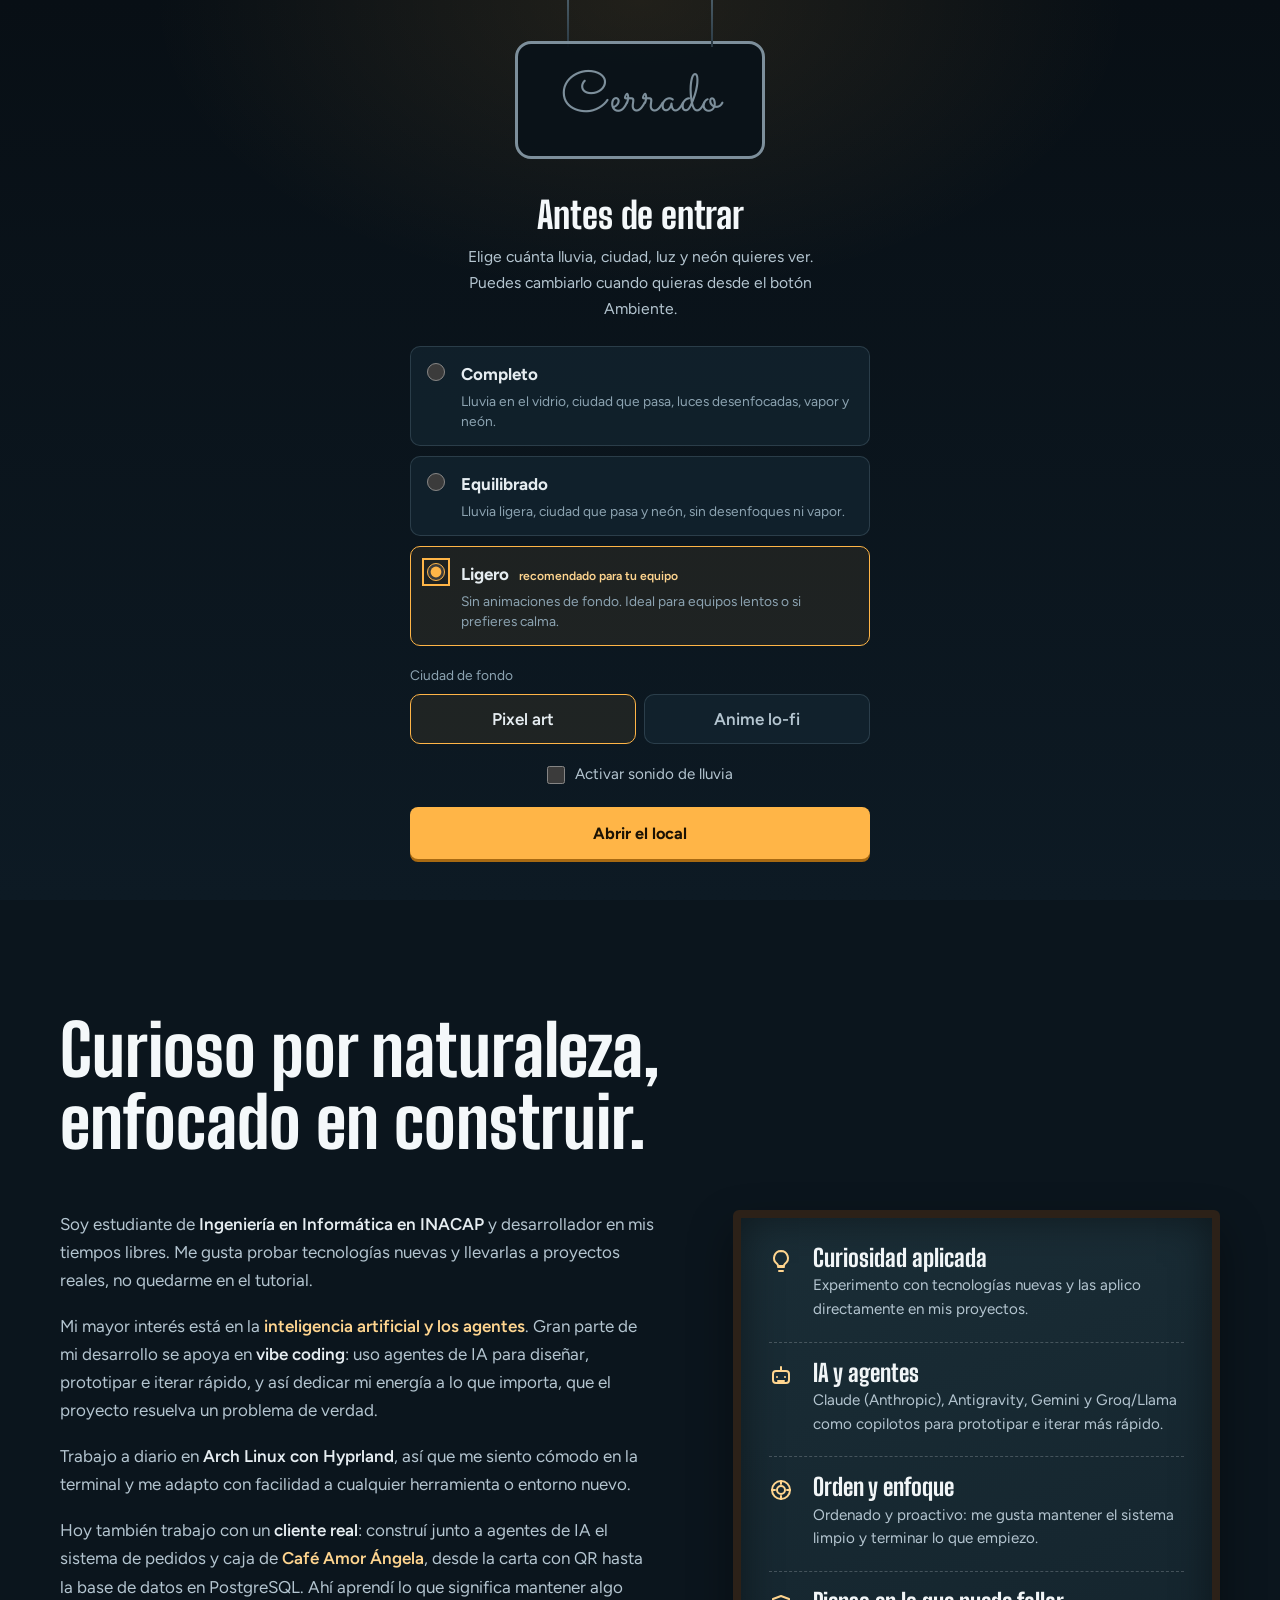
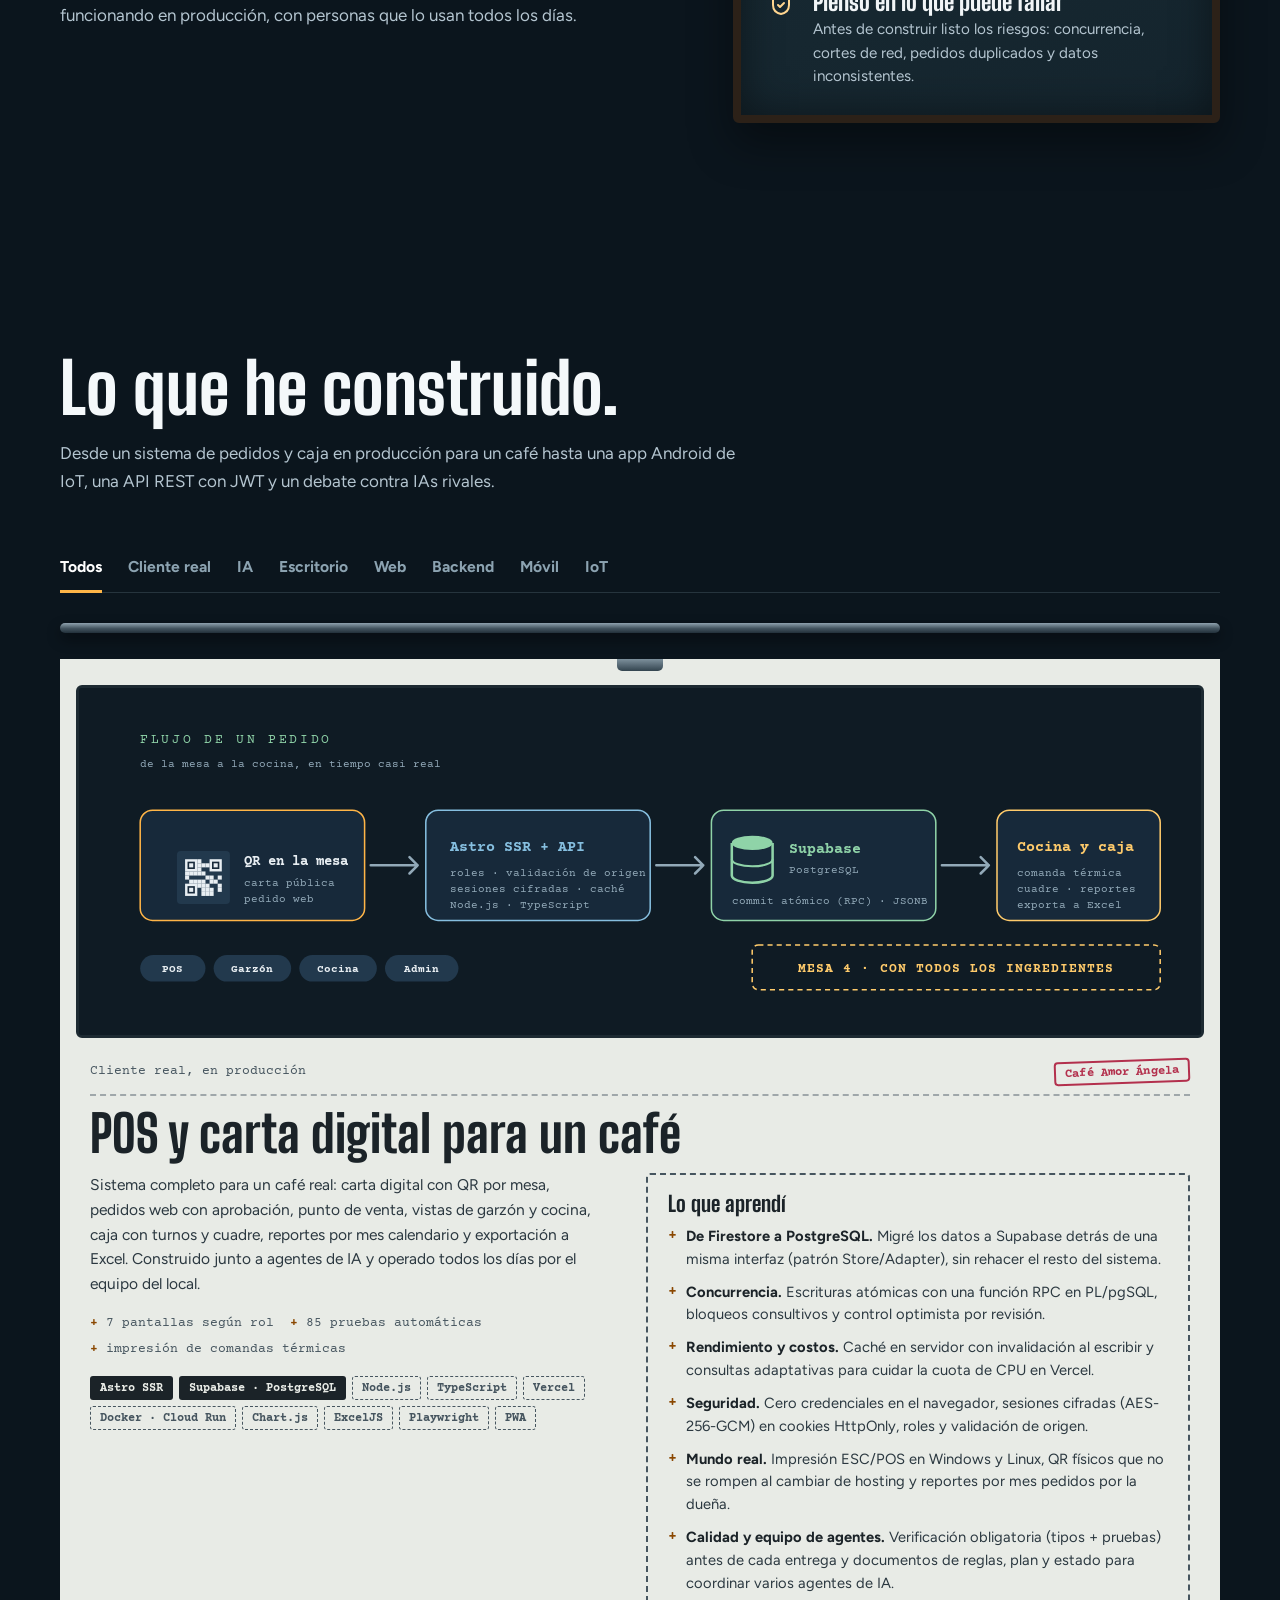
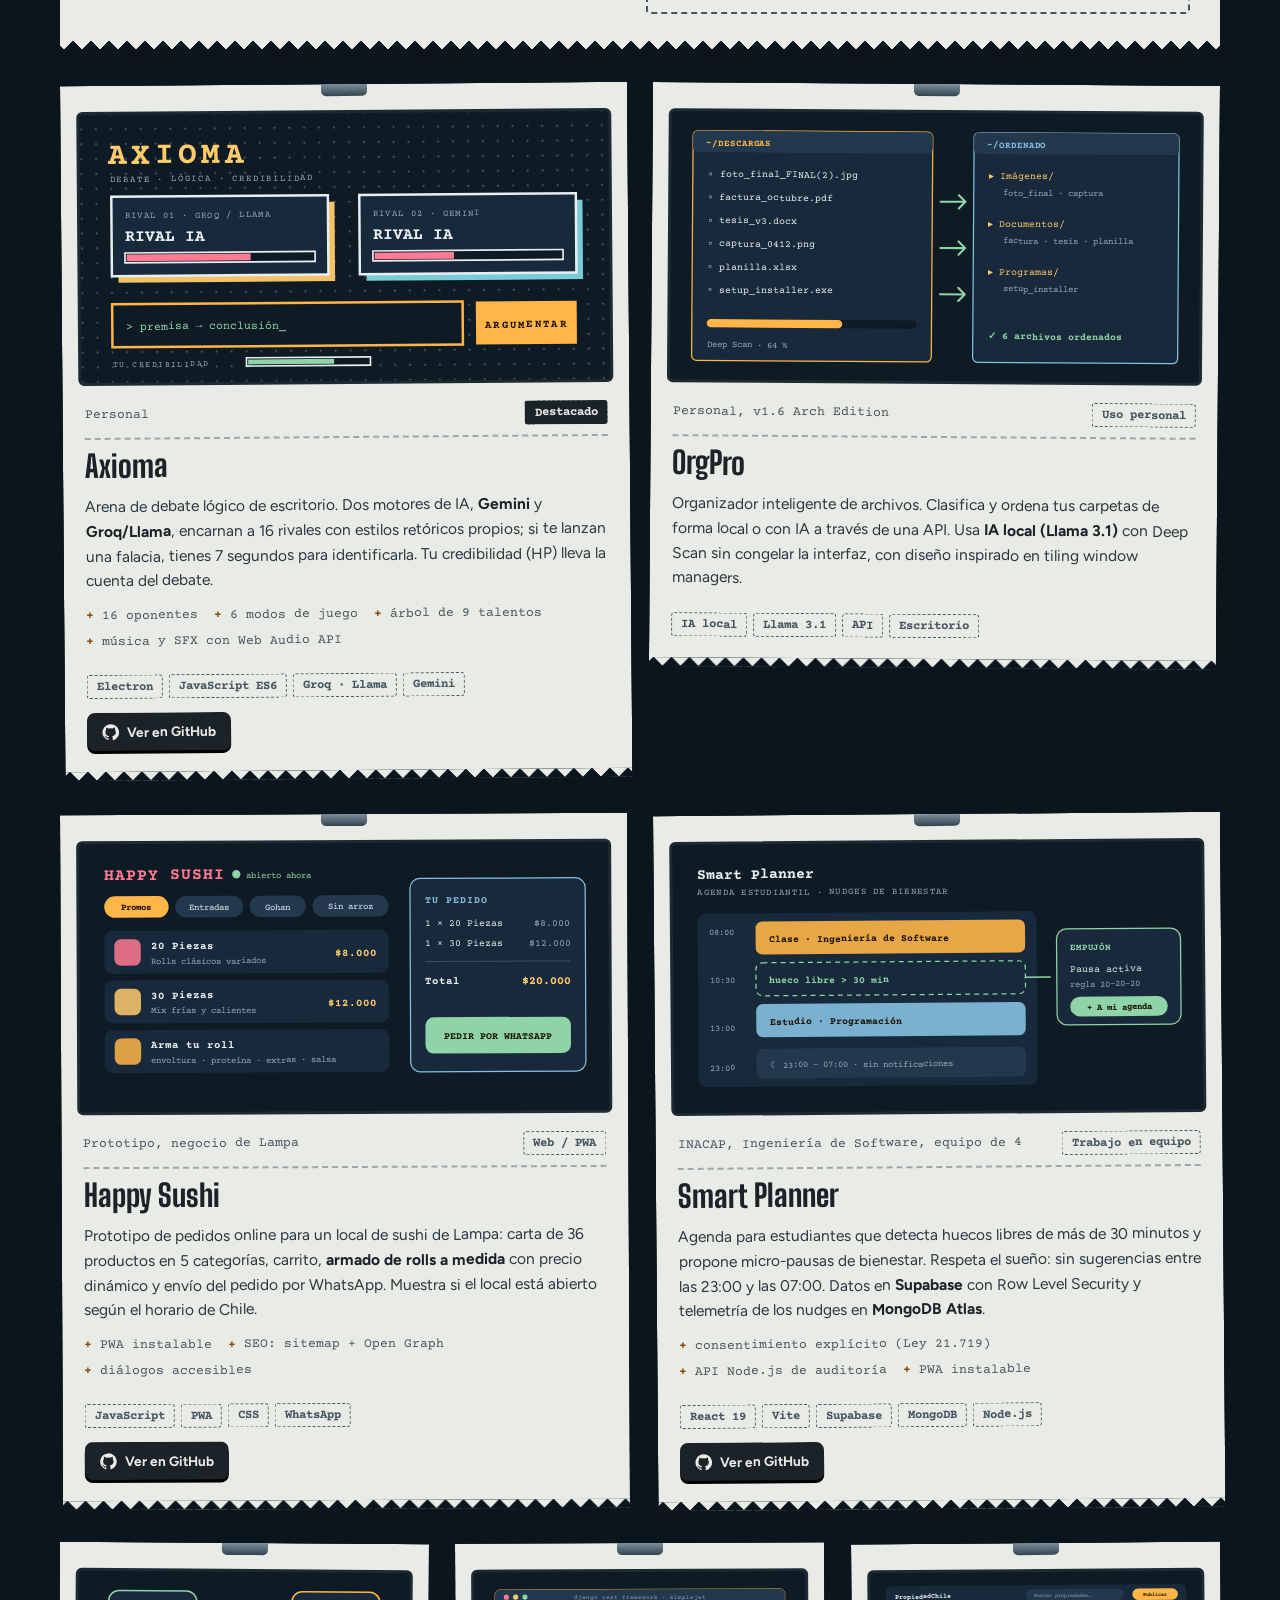
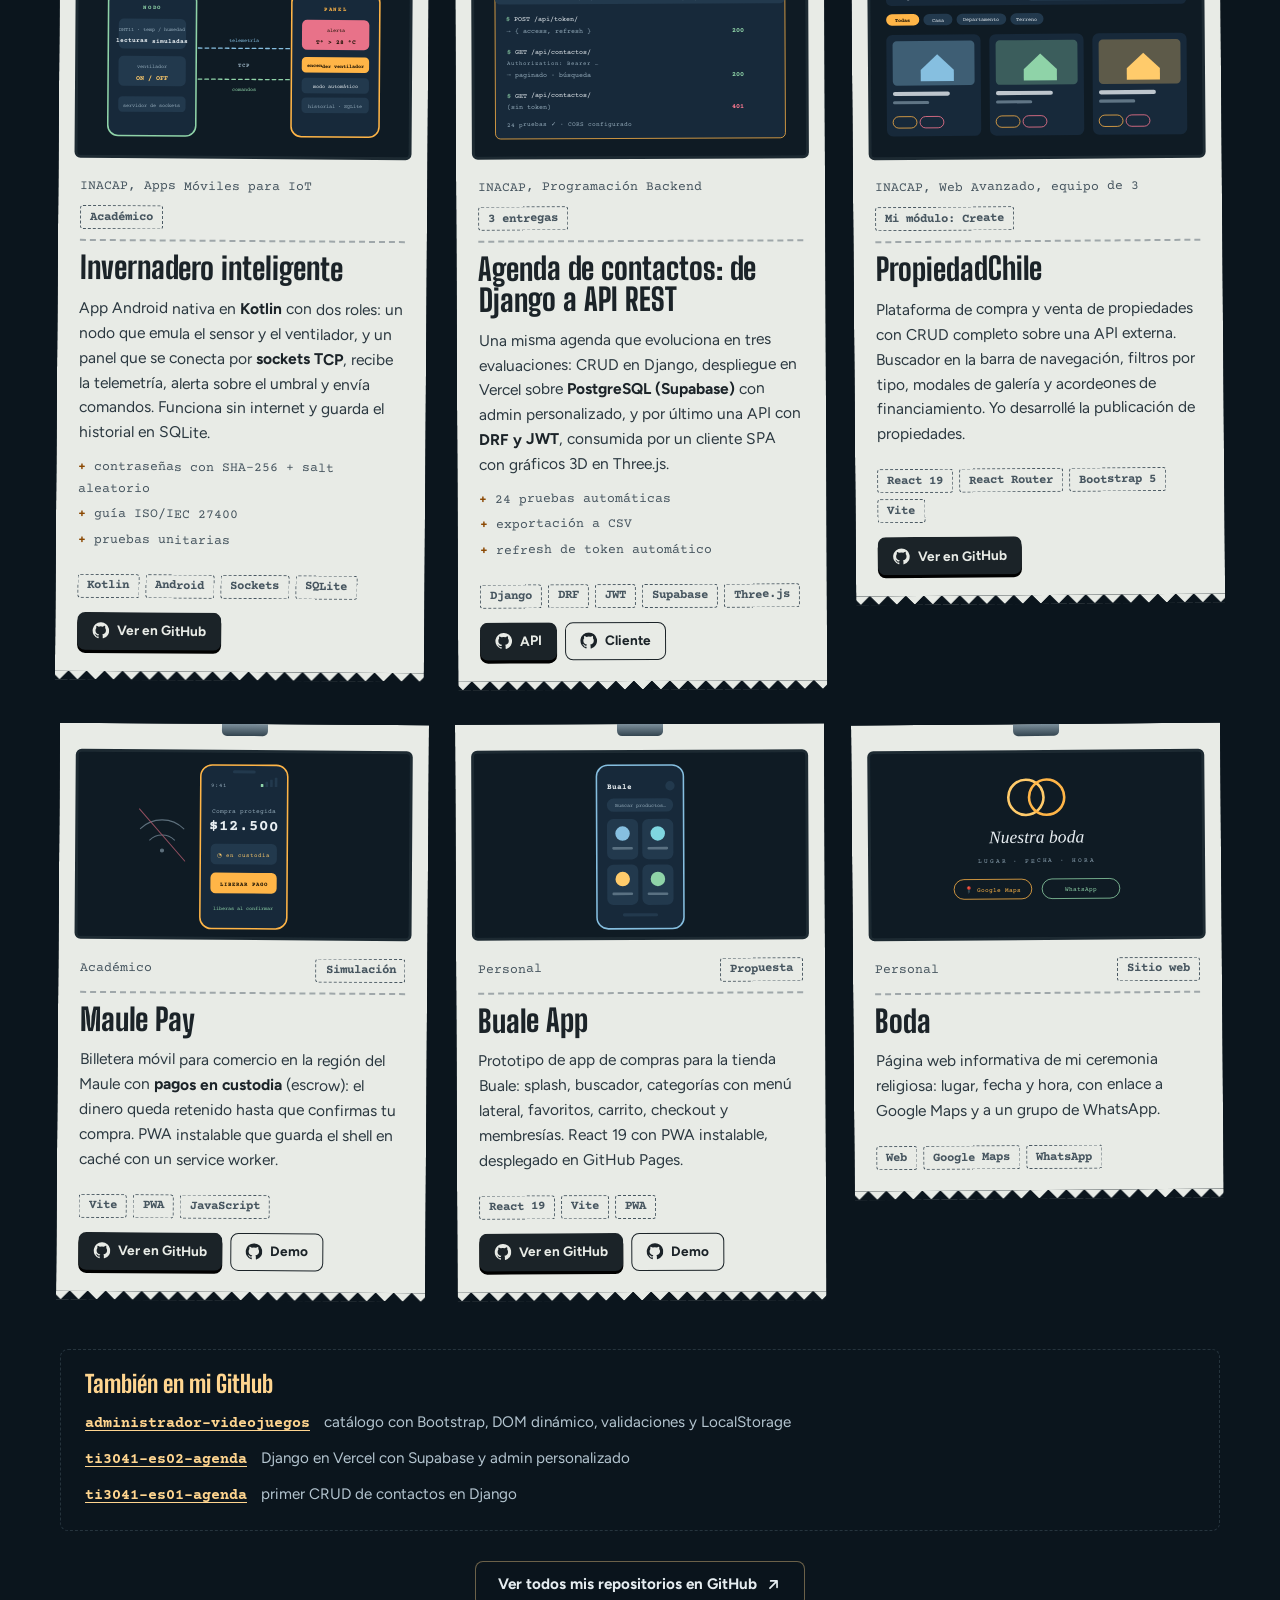
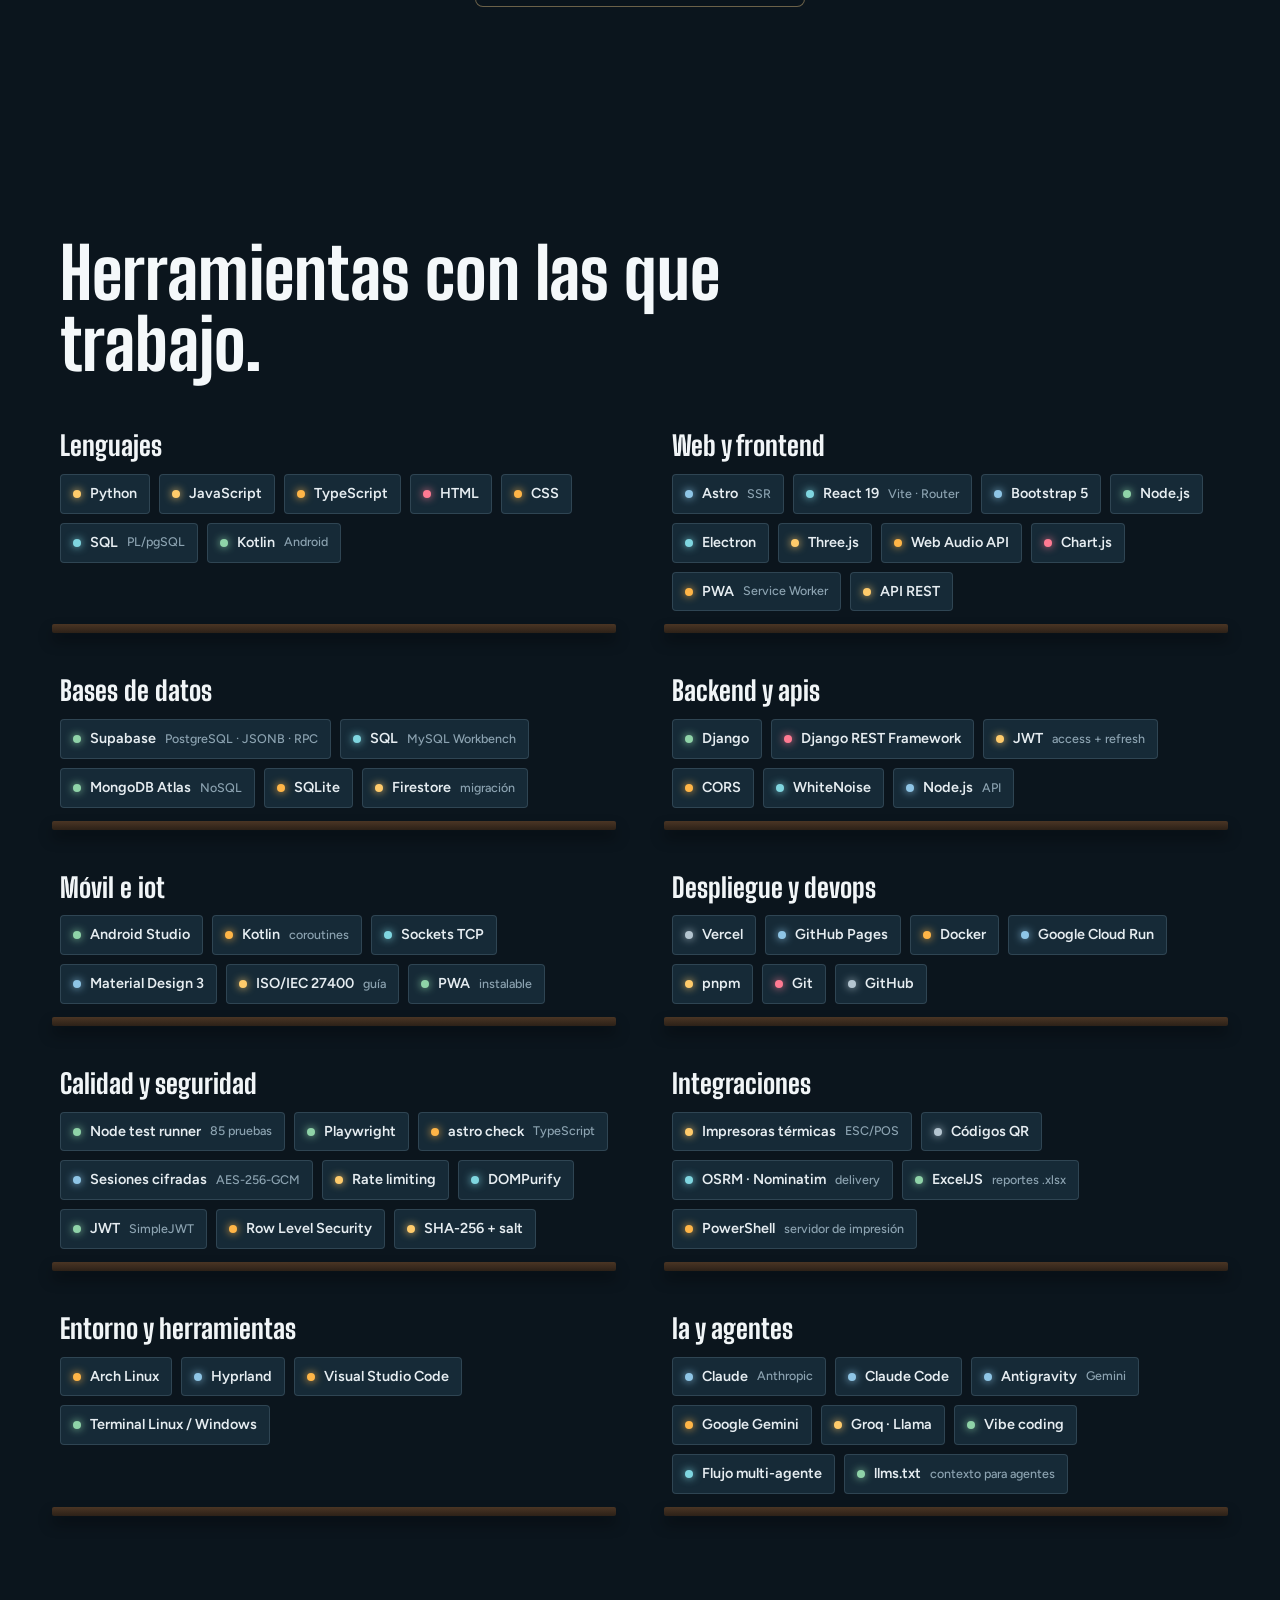
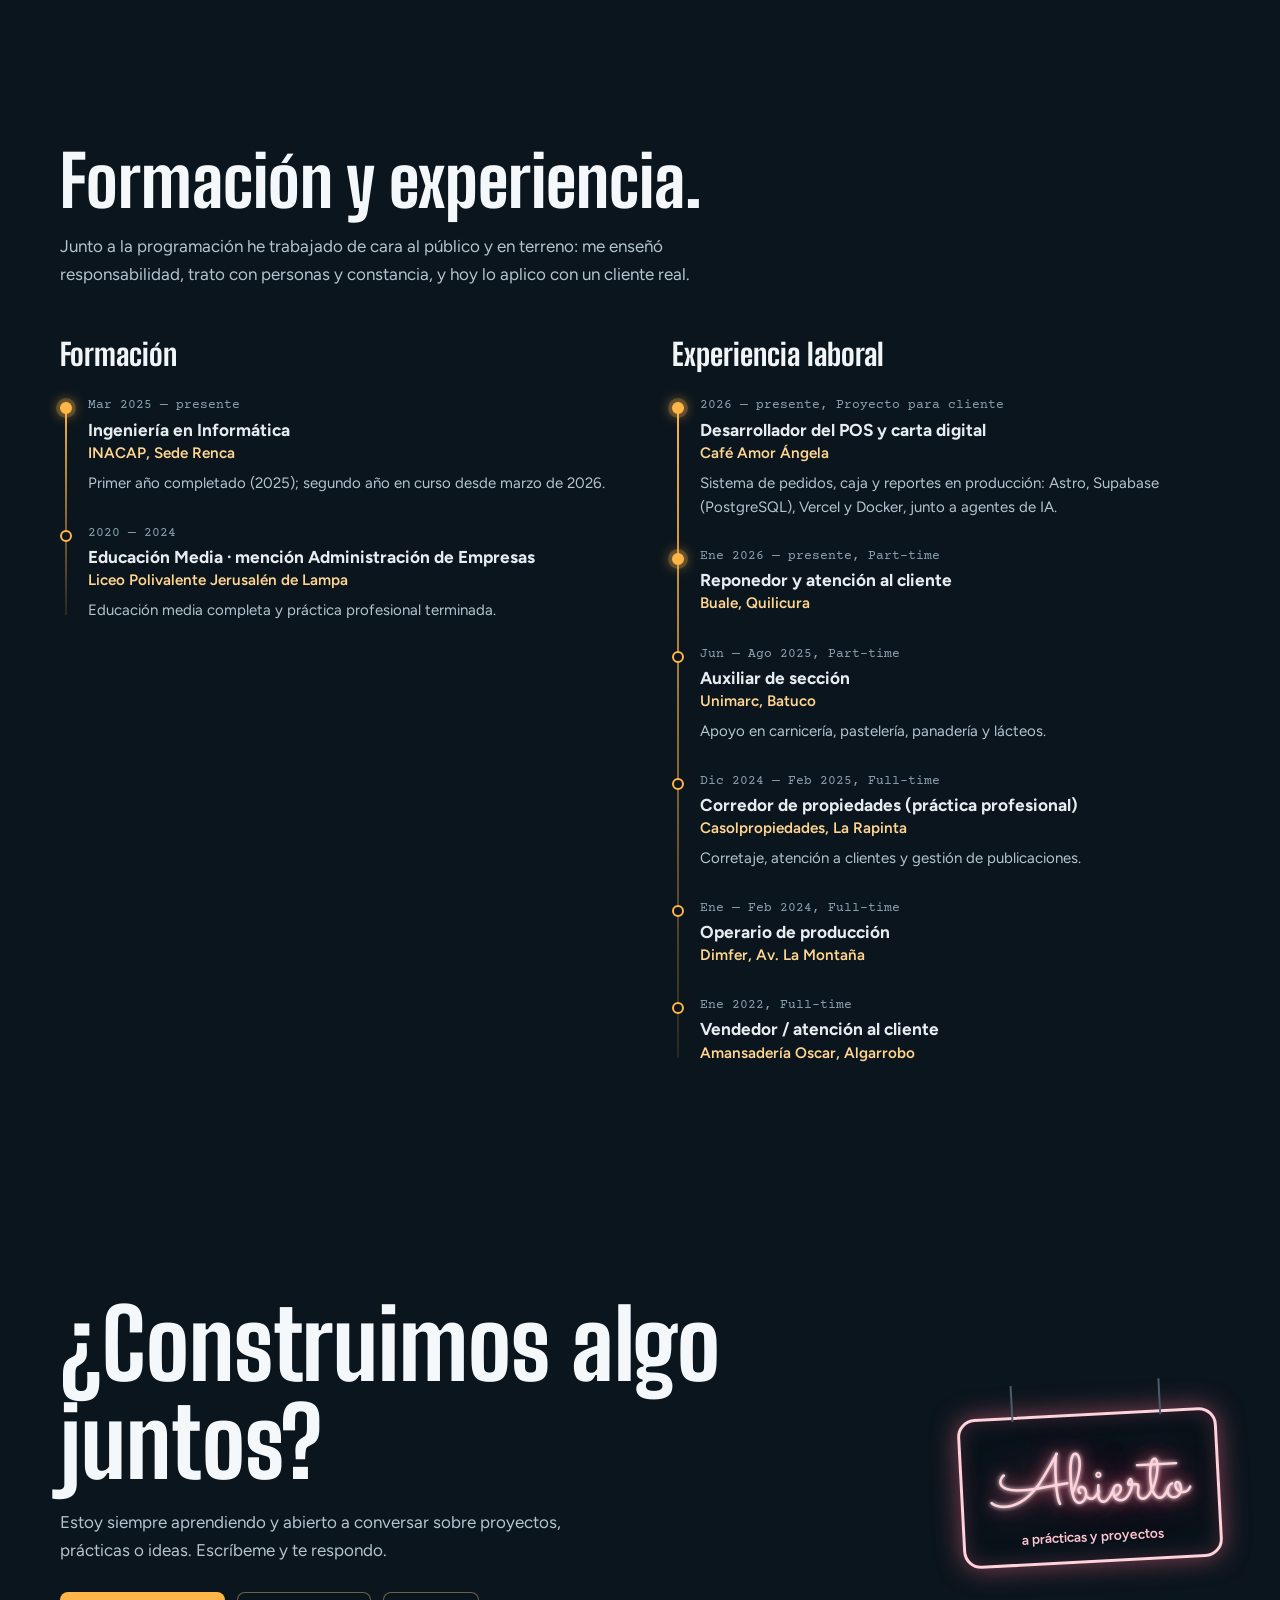
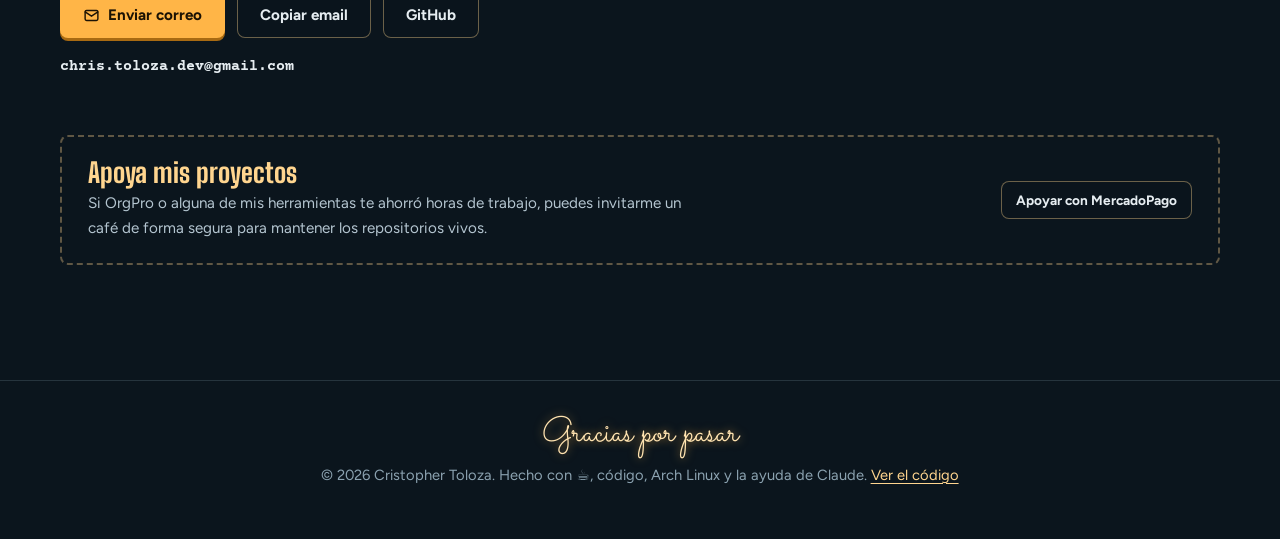
==== commit c14dc110: "Ciudad lo-fi en loop al fondo (pixel art y anime) con detalles animados Capas con parallax, calle co" ====
--- a/index.html
+++ b/index.html
@@ -65,6 +65,7 @@
       <i style="--x:92%;--y:12%;--s:80px;--c:142,197,230;--a:.16;--t:18s;--dl:-10s"></i>
       <i style="--x:46%;--y:52%;--s:70px;--c:255,213,143;--a:.12;--t:22s;--dl:-7s"></i>
     </div>
+    <canvas id="city"></canvas>
     <div class="steam"></div>
     <canvas id="rain"></canvas>
   </div>
@@ -79,14 +80,19 @@
         </div>
       </div>
       <h2 id="intro-title">Antes de entrar</h2>
-      <p class="lede">Elige cuánta lluvia, luz y neón quieres ver. Puedes cambiarlo cuando quieras desde el botón Ambiente.</p>
+      <p class="lede">Elige cuánta lluvia, ciudad, luz y neón quieres ver. Puedes cambiarlo cuando quieras desde el botón Ambiente.</p>
       <form id="intro-form">
         <fieldset class="mode-list">
           <legend>Ambiente</legend>
-          <label class="mode"><input type="radio" name="intro-mode" data-mode="high"><b>Completo <em data-rec="high" hidden>recomendado para tu equipo</em></b><small>Lluvia en el vidrio, luces desenfocadas, vapor y neón.</small></label>
-          <label class="mode"><input type="radio" name="intro-mode" data-mode="balanced"><b>Equilibrado <em data-rec="balanced" hidden>recomendado para tu equipo</em></b><small>Lluvia ligera y neón, sin desenfoques ni vapor.</small></label>
+          <label class="mode"><input type="radio" name="intro-mode" data-mode="high"><b>Completo <em data-rec="high" hidden>recomendado para tu equipo</em></b><small>Lluvia en el vidrio, ciudad que pasa, luces desenfocadas, vapor y neón.</small></label>
+          <label class="mode"><input type="radio" name="intro-mode" data-mode="balanced"><b>Equilibrado <em data-rec="balanced" hidden>recomendado para tu equipo</em></b><small>Lluvia ligera, ciudad que pasa y neón, sin desenfoques ni vapor.</small></label>
           <label class="mode"><input type="radio" name="intro-mode" data-mode="low"><b>Ligero <em data-rec="low" hidden>recomendado para tu equipo</em></b><small>Sin animaciones de fondo. Ideal para equipos lentos o si prefieres calma.</small></label>
         </fieldset>
+        <div class="seg" role="radiogroup" aria-label="Estilo de la ciudad de fondo">
+          <span class="seg-t">Ciudad de fondo</span>
+          <label><input type="radio" name="intro-city" data-city="pixel"><span>Pixel art</span></label>
+          <label><input type="radio" name="intro-city" data-city="anime"><span>Anime lo-fi</span></label>
+        </div>
         <label class="check"><input type="checkbox" data-fx="sound"> Activar sonido de lluvia</label>
         <button class="btn" type="submit">Abrir el local</button>
       </form>
@@ -974,11 +980,17 @@
       <p>Ajusta cuántos efectos quieres ver. Se guarda en este navegador.</p>
       <fieldset class="mode-list">
         <legend>Nivel de efectos</legend>
-        <label class="mode"><input type="radio" name="amb-mode" data-mode="high"><b>Completo</b><small>Lluvia, luces desenfocadas, vapor y neón.</small></label>
-        <label class="mode"><input type="radio" name="amb-mode" data-mode="balanced"><b>Equilibrado</b><small>Lluvia ligera y neón.</small></label>
+        <label class="mode"><input type="radio" name="amb-mode" data-mode="high"><b>Completo</b><small>Lluvia, ciudad que pasa, luces desenfocadas, vapor y neón.</small></label>
+        <label class="mode"><input type="radio" name="amb-mode" data-mode="balanced"><b>Equilibrado</b><small>Lluvia ligera, ciudad que pasa y neón.</small></label>
         <label class="mode"><input type="radio" name="amb-mode" data-mode="low"><b>Ligero</b><small>Sin animaciones de fondo.</small></label>
       </fieldset>
+      <div class="seg" role="radiogroup" aria-label="Estilo de la ciudad">
+        <span class="seg-t">Estilo de la ciudad</span>
+        <label><input type="radio" name="amb-city" data-city="pixel"><span>Pixel art</span></label>
+        <label><input type="radio" name="amb-city" data-city="anime"><span>Anime lo-fi</span></label>
+      </div>
       <div class="toggles">
+        <label><input type="checkbox" data-fx="city"> Ciudad que pasa al fondo</label>
         <label><input type="checkbox" data-fx="rain"> Lluvia en el vidrio</label>
         <label><input type="checkbox" data-fx="bokeh"> Luces desenfocadas</label>
         <label><input type="checkbox" data-fx="steam"> Vapor</label>
--- a/assets/css/style.css
+++ b/assets/css/style.css
@@ -129,8 +129,8 @@
     linear-gradient(180deg, #0a131b 0%, #0e1b25 45%, #122431 100%);
 }
 
-.bokeh, .steam, #rain { display: none; }
-.fx-bokeh .bokeh, .fx-steam .steam, .fx-rain #rain { display: block; }
+.bokeh, .steam, #rain, #city { display: none; }
+.fx-bokeh .bokeh, .fx-steam .steam, .fx-rain #rain, .fx-city #city { display: block; }
 
 .bokeh { position: absolute; inset: 0 0 30% 0; }
 .bokeh i {
@@ -151,6 +151,24 @@
 @keyframes mist { to { transform: translate3d(5%, -4%, 0); } }
 
 #rain { position: absolute; inset: 0; width: 100%; height: 100%; opacity: .55; }
+
+/* Ciudad que pasa: se desvanece hacia arriba para no cortar el cielo */
+#city {
+  position: absolute; left: 0; bottom: 0;
+  -webkit-mask-image: linear-gradient(to top, #000 0, #000 80%, transparent 100%);
+  mask-image: linear-gradient(to top, #000 0, #000 80%, transparent 100%);
+}
+#city.is-pixel { image-rendering: pixelated; }
+#city { opacity: .88; transition: opacity .7s ease; }
+.scrolled #city { opacity: .5; }
+
+/* velo de cinta vieja: viñeta y líneas finas, solo con la ciudad encendida */
+.fx-city .scene::after {
+  content: ""; position: absolute; inset: 0; pointer-events: none;
+  background:
+    radial-gradient(120% 90% at 50% 45%, transparent 58%, rgba(3, 8, 12, .42) 100%),
+    repeating-linear-gradient(0deg, rgba(255, 255, 255, .016) 0 1px, transparent 1px 3px);
+}
 
 main, footer { position: relative; z-index: 1; }
 
@@ -227,7 +245,7 @@
 .btn:active { transform: translateY(3px); box-shadow: 0 0 0 var(--_edge); }
 .btn svg { width: 17px; height: 17px; }
 .btn.ghost {
-  --_bg: transparent; --_fg: var(--text); --_edge: transparent;
+  --_bg: rgba(11, 21, 29, .72); --_fg: var(--text); --_edge: transparent;
   border-color: rgba(255, 213, 143, .4);
 }
 .btn.ghost:hover { border-color: var(--amber); color: var(--amber-soft); transform: none; box-shadow: none; }
@@ -313,7 +331,7 @@
 .hero h1 { display: flex; flex-direction: column; font-family: var(--font-neon); font-weight: 400; font-size: clamp(5rem, 14vw, 9.6rem); line-height: .86; letter-spacing: 0; }
 .hero h1 span:last-child { padding-left: .9em; }
 .role { margin-top: 48px; font-family: var(--font-display); font-weight: 700; font-size: clamp(1.4rem, 2.6vw, 1.9rem); color: var(--amber-soft); line-height: 1.15; }
-.lead { color: var(--text-dim); max-width: 56ch; margin-top: 14px; font-size: 1.1rem; }
+.lead { color: var(--text-dim); max-width: 56ch; margin-top: 14px; font-size: 1.1rem; text-shadow: 0 1px 12px rgba(8, 16, 22, .95), 0 0 3px rgba(8, 16, 22, .8); }
 .lead strong { color: var(--text); font-weight: 600; }
 .cta { display: flex; flex-wrap: wrap; gap: 12px; margin-top: 30px; }
 
@@ -554,7 +572,8 @@
 
 /* ---------- Diálogo de ambiente ---------- */
 .ambient {
-  margin: auto; width: min(92vw, 440px); padding: 26px; border: 1px solid var(--line); border-radius: 14px;
+  margin: auto; width: min(92vw, 440px); padding: 22px 24px; border: 1px solid var(--line); border-radius: 14px;
+  max-height: calc(100dvh - 24px); overflow-y: auto;
   background: #0e1c26; color: var(--text); box-shadow: 0 30px 80px rgba(0, 0, 0, .6);
 }
 .ambient::backdrop { background: rgba(4, 9, 13, .65); }
@@ -562,11 +581,26 @@
 @keyframes pop { from { transform: translateY(8px); opacity: 0; } }
 .ambient h2 { font-size: 2.1rem; color: #f4f8fa; }
 .ambient > form > p { color: var(--muted); font-size: .92rem; margin: 6px 0 18px; }
-.ambient .mode-list { margin-bottom: 16px; }
+.ambient .mode-list { margin-bottom: 14px; gap: 8px; }
+.ambient .mode { padding: 10px 14px; }
+.ambient .seg { margin-bottom: 12px; }
 .ambient .toggles { display: grid; gap: 4px; margin-bottom: 18px; padding-top: 14px; border-top: 1px solid var(--line); }
-.ambient .toggles label { display: flex; align-items: center; gap: 12px; padding: 7px 0; color: var(--text-dim); cursor: pointer; }
+.ambient .toggles label { display: flex; align-items: center; gap: 12px; padding: 5px 0; color: var(--text-dim); cursor: pointer; }
 .ambient .toggles input { accent-color: var(--amber); width: 18px; height: 18px; }
 .ambient .btn { width: 100%; }
+
+/* Selector de estilo de la ciudad (intro y panel) */
+.seg { display: grid; grid-template-columns: 1fr 1fr; gap: 8px; margin: 0 0 18px; text-align: left; }
+.seg-t { grid-column: 1 / -1; font-size: .86rem; color: var(--muted); }
+.seg label { position: relative; cursor: pointer; }
+.seg input { position: absolute; inset: 0; width: 100%; height: 100%; margin: 0; opacity: 0; cursor: pointer; }
+.seg label > span {
+  display: block; text-align: center; padding: 10px 8px; border: 1px solid var(--line); border-radius: 10px;
+  background: rgba(22, 42, 55, .55); font-weight: 600; color: var(--text-dim); transition: border-color .2s, background .2s;
+}
+.seg label:hover > span { border-color: rgba(255, 181, 71, .5); }
+.seg input:checked + span { border-color: var(--amber); background: rgba(255, 181, 71, .08); color: var(--text); }
+.seg input:focus-visible + span { outline: 2px solid var(--amber); outline-offset: 3px; }
 
 /* ---------- Aviso ---------- */
 .toast {
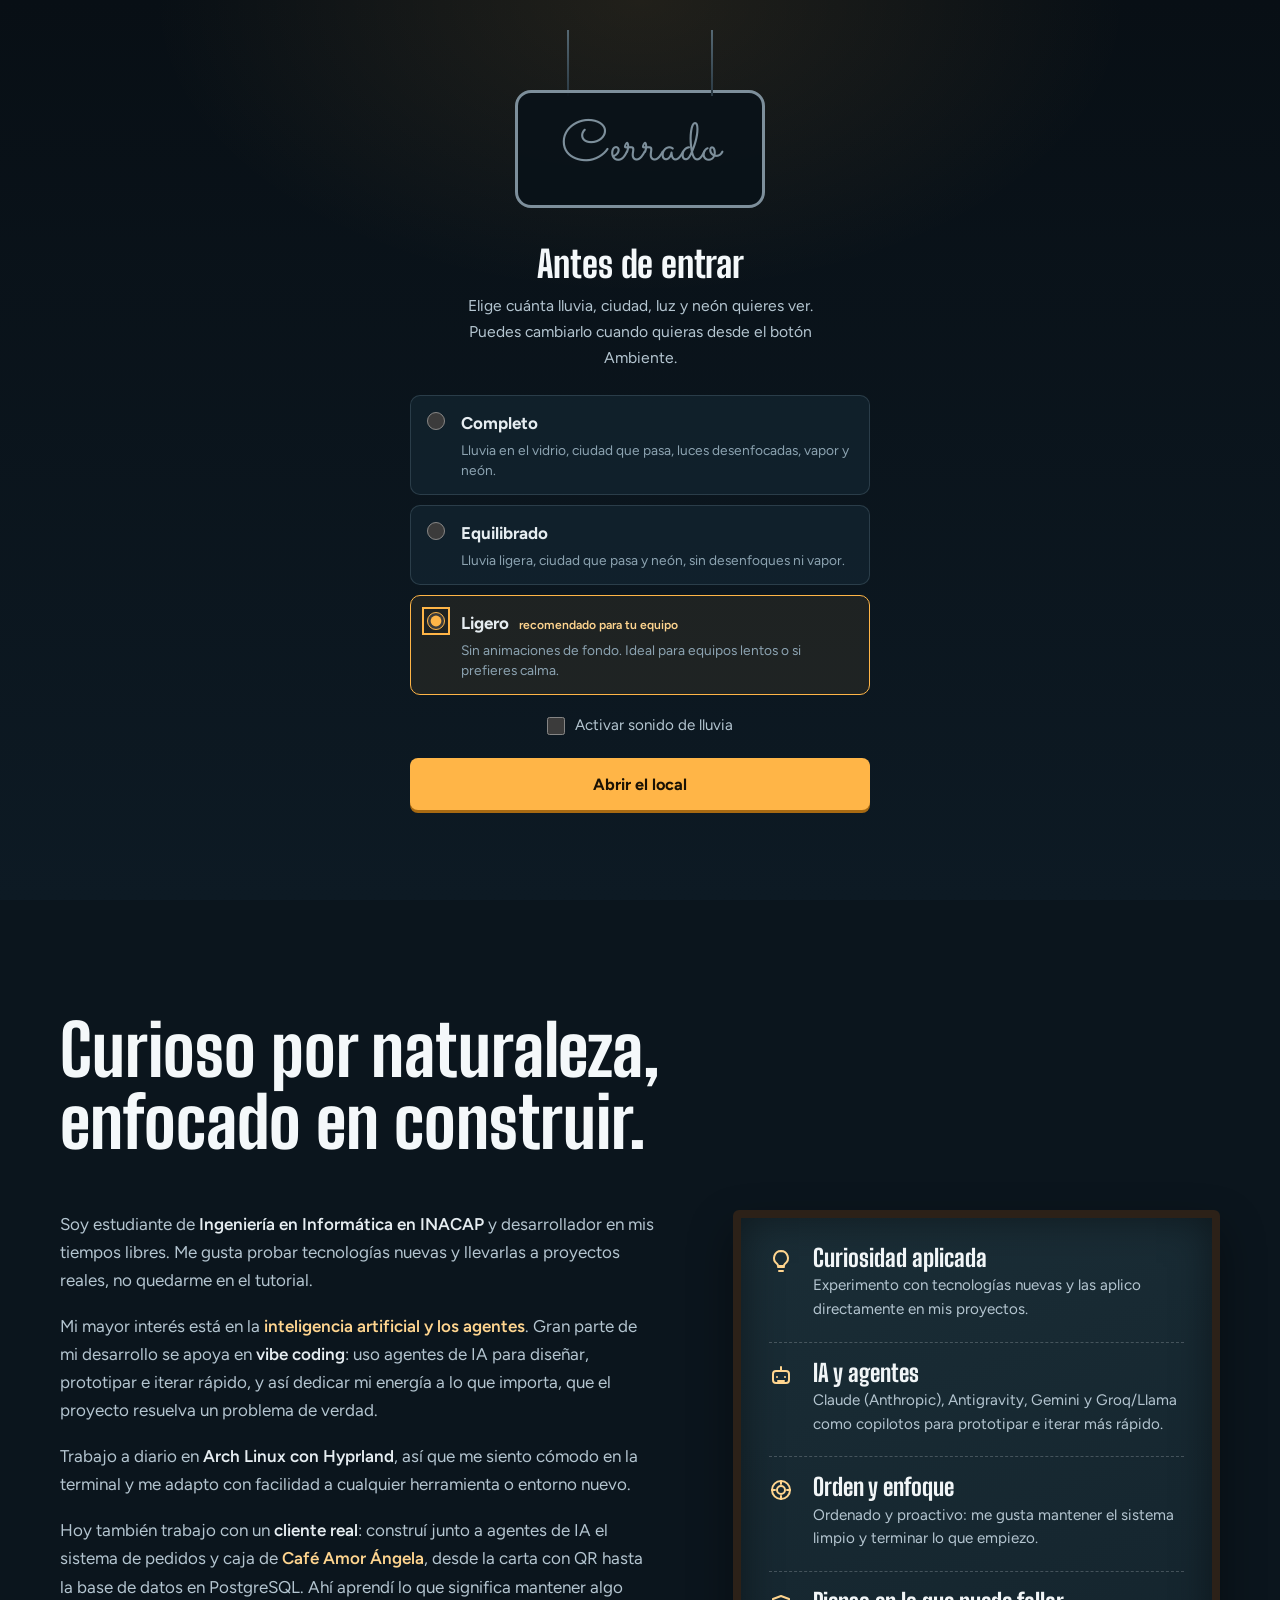
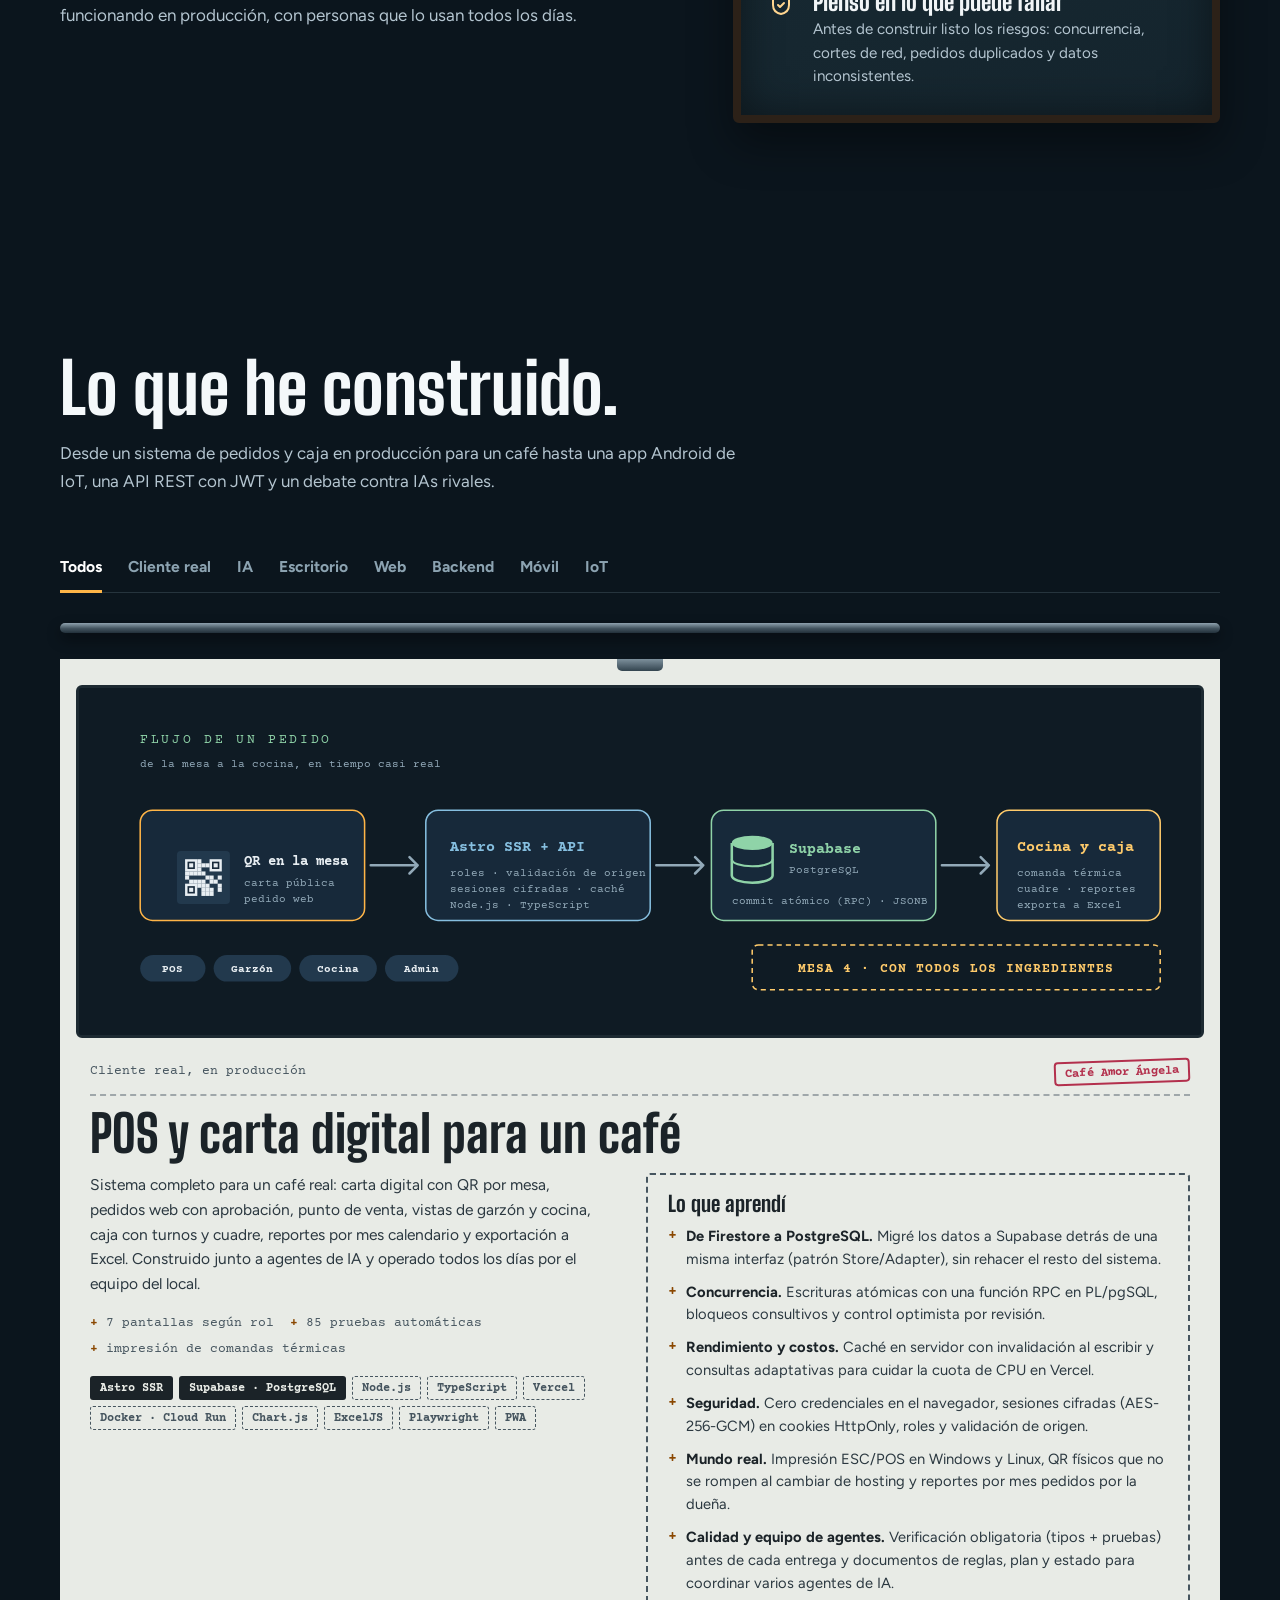
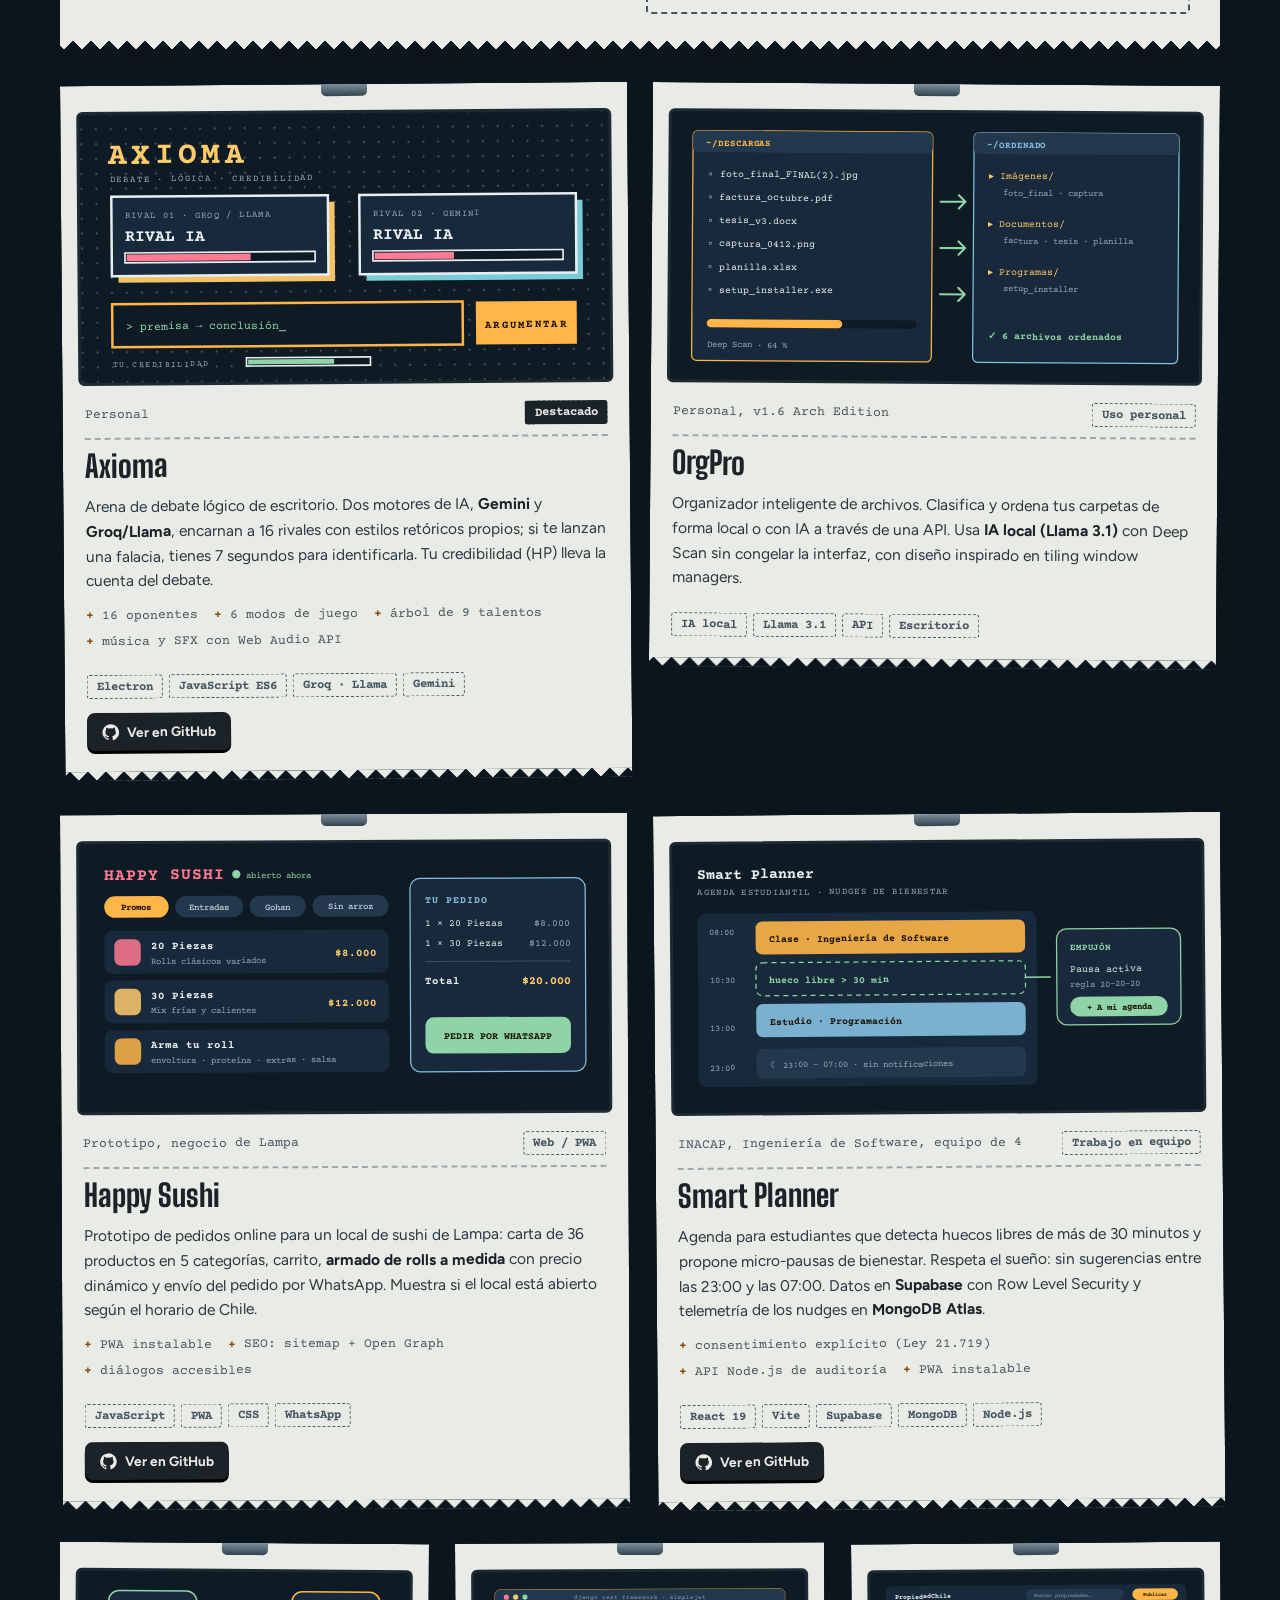
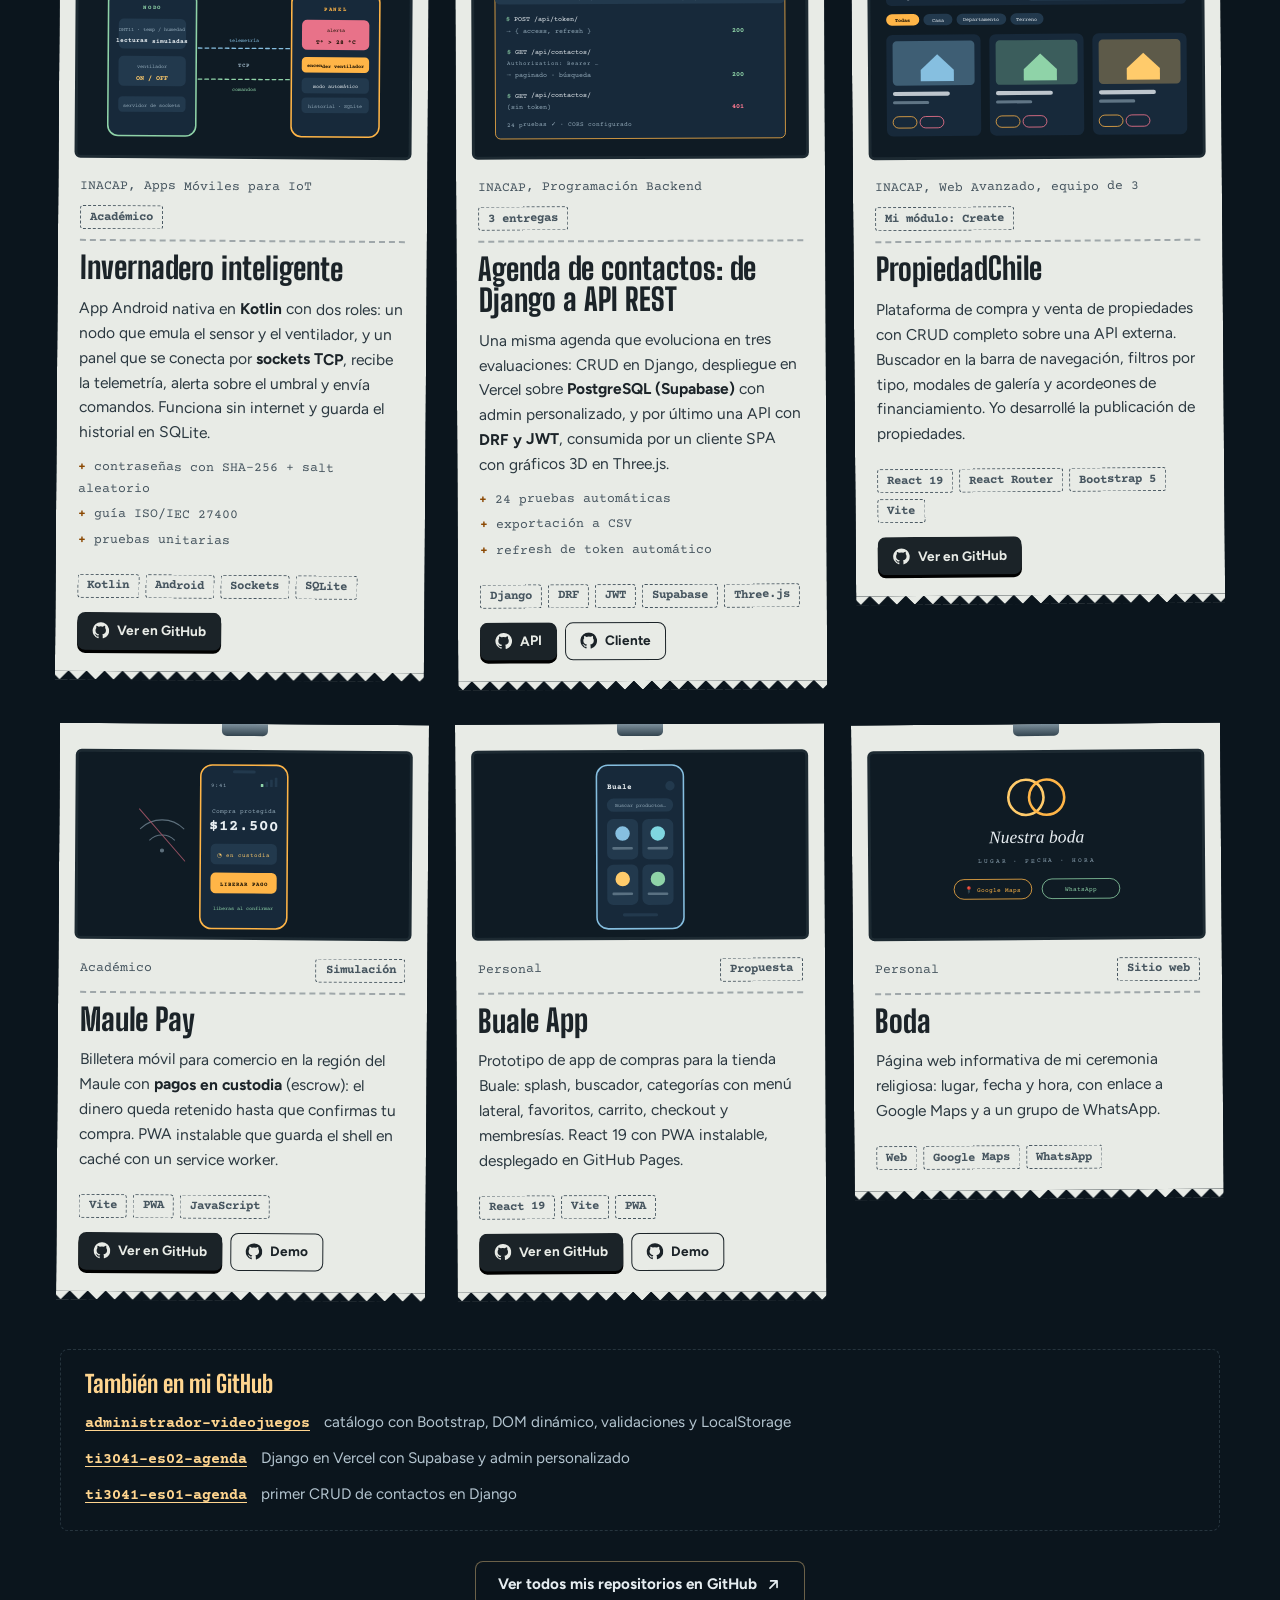
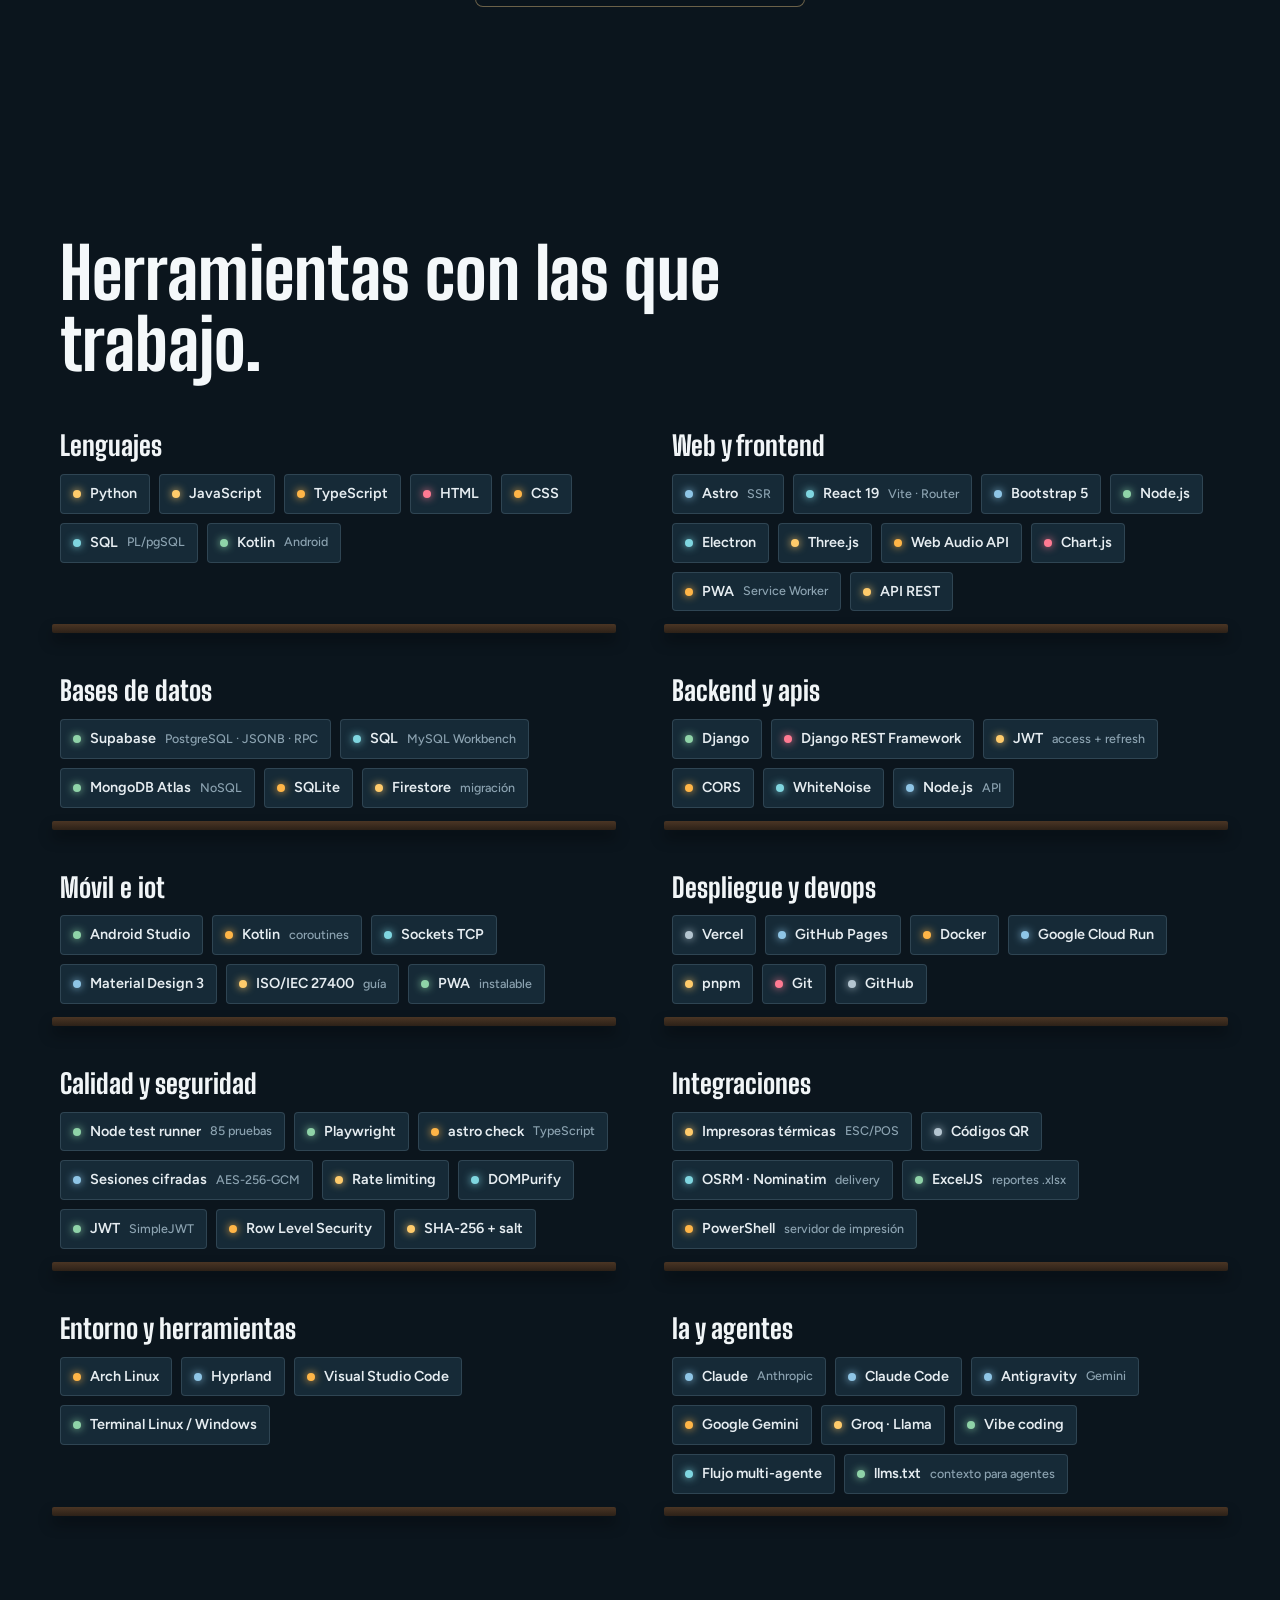
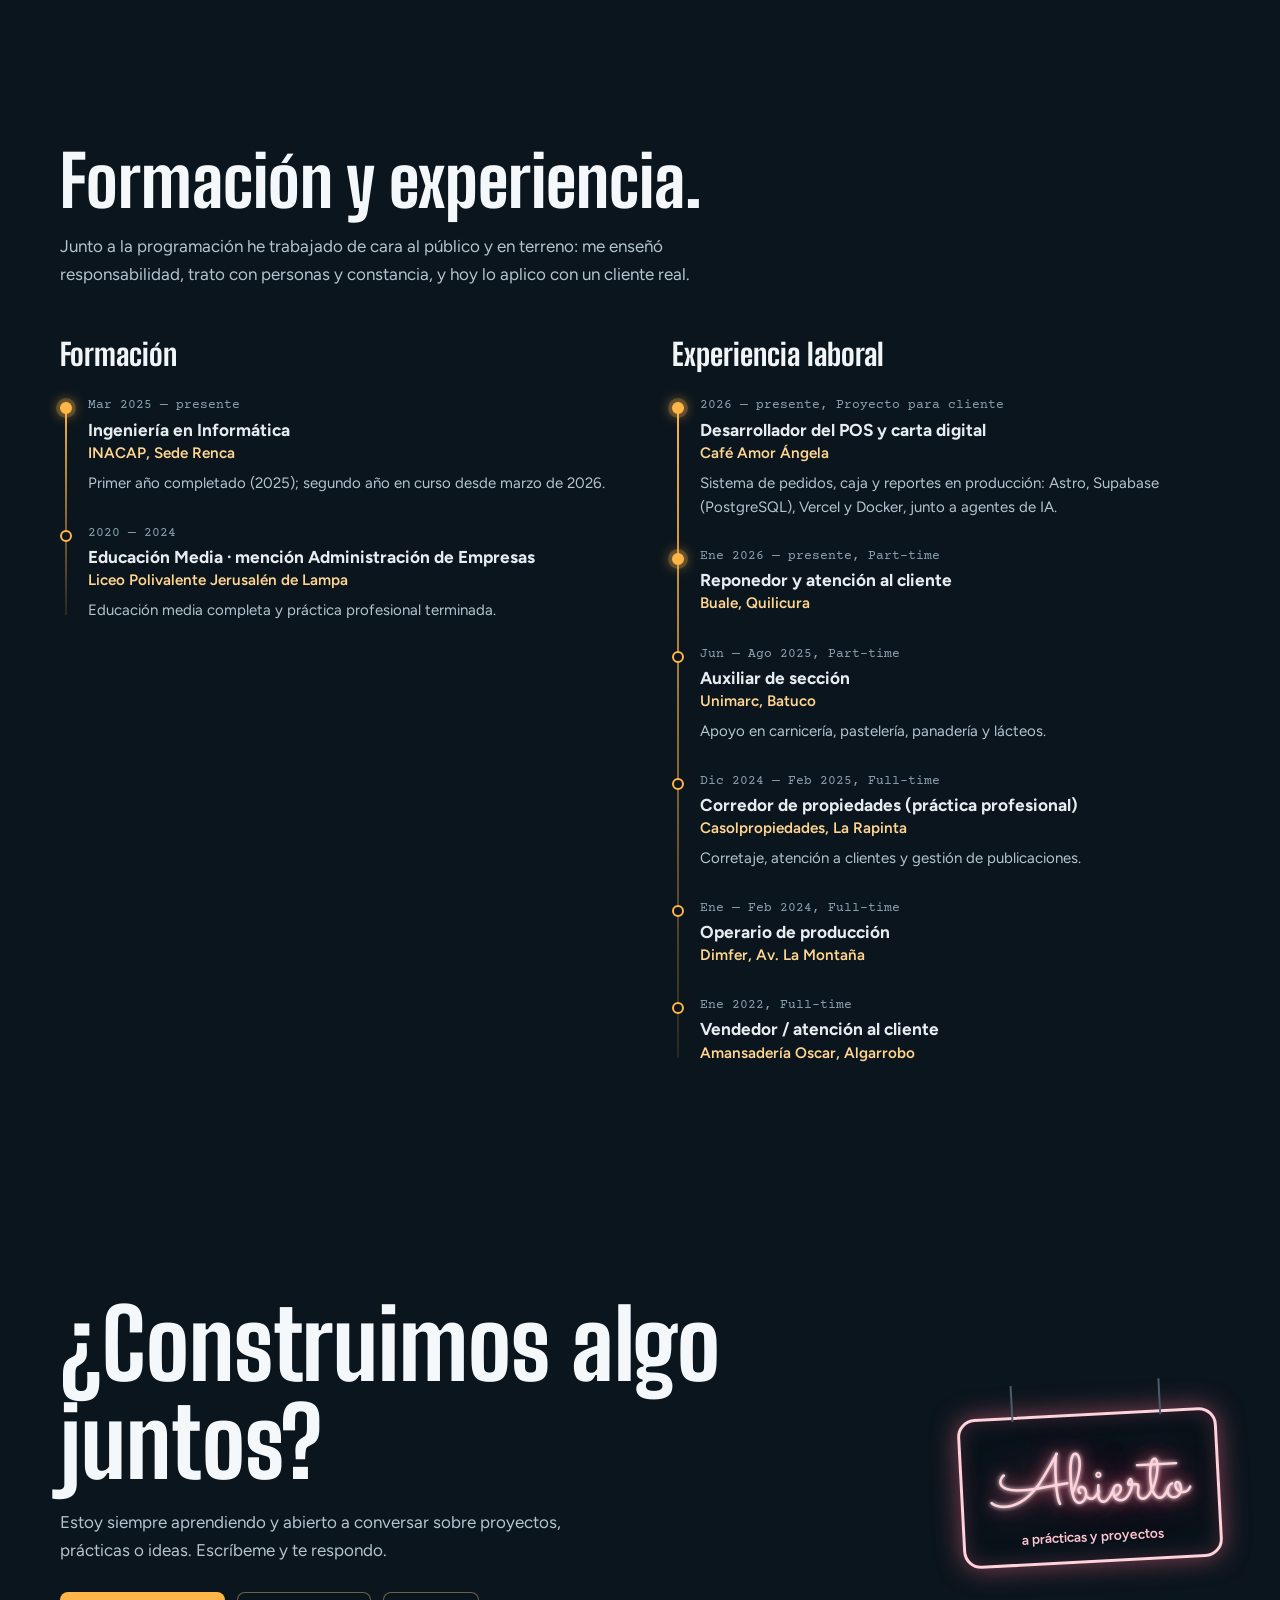
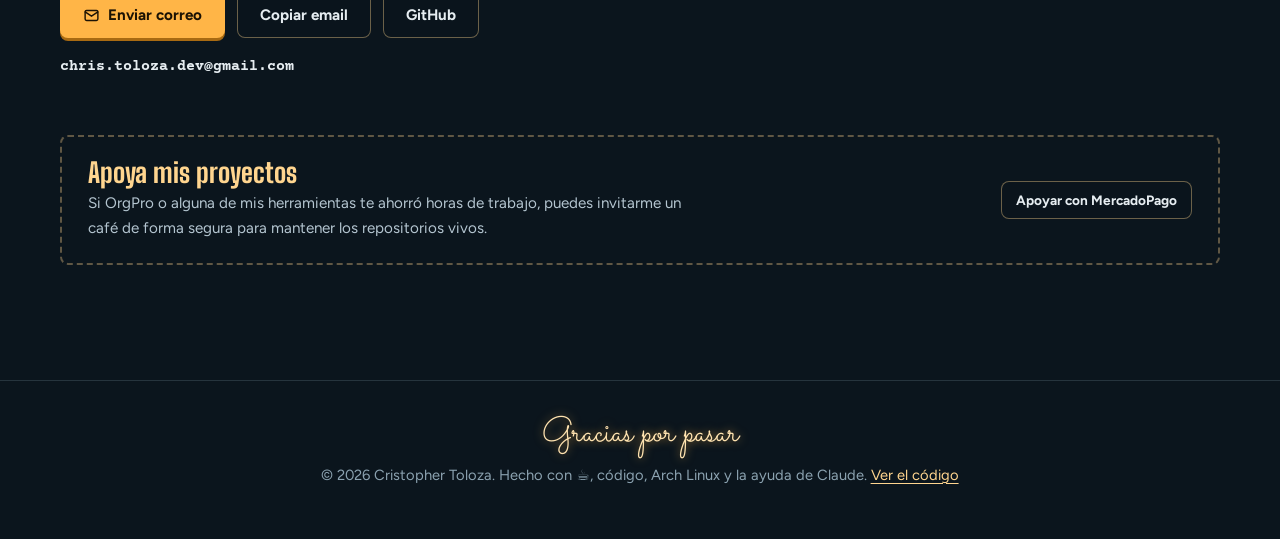
==== commit 15dc074c: "Dejar solo la ciudad en pixel art y quitar el selector de estilo Co-Authored-By: Claude Sonnet 5.5 <" ====
--- a/index.html
+++ b/index.html
@@ -88,11 +88,6 @@
           <label class="mode"><input type="radio" name="intro-mode" data-mode="balanced"><b>Equilibrado <em data-rec="balanced" hidden>recomendado para tu equipo</em></b><small>Lluvia ligera, ciudad que pasa y neón, sin desenfoques ni vapor.</small></label>
           <label class="mode"><input type="radio" name="intro-mode" data-mode="low"><b>Ligero <em data-rec="low" hidden>recomendado para tu equipo</em></b><small>Sin animaciones de fondo. Ideal para equipos lentos o si prefieres calma.</small></label>
         </fieldset>
-        <div class="seg" role="radiogroup" aria-label="Estilo de la ciudad de fondo">
-          <span class="seg-t">Ciudad de fondo</span>
-          <label><input type="radio" name="intro-city" data-city="pixel"><span>Pixel art</span></label>
-          <label><input type="radio" name="intro-city" data-city="anime"><span>Anime lo-fi</span></label>
-        </div>
         <label class="check"><input type="checkbox" data-fx="sound"> Activar sonido de lluvia</label>
         <button class="btn" type="submit">Abrir el local</button>
       </form>
@@ -984,11 +979,6 @@
         <label class="mode"><input type="radio" name="amb-mode" data-mode="balanced"><b>Equilibrado</b><small>Lluvia ligera, ciudad que pasa y neón.</small></label>
         <label class="mode"><input type="radio" name="amb-mode" data-mode="low"><b>Ligero</b><small>Sin animaciones de fondo.</small></label>
       </fieldset>
-      <div class="seg" role="radiogroup" aria-label="Estilo de la ciudad">
-        <span class="seg-t">Estilo de la ciudad</span>
-        <label><input type="radio" name="amb-city" data-city="pixel"><span>Pixel art</span></label>
-        <label><input type="radio" name="amb-city" data-city="anime"><span>Anime lo-fi</span></label>
-      </div>
       <div class="toggles">
         <label><input type="checkbox" data-fx="city"> Ciudad que pasa al fondo</label>
         <label><input type="checkbox" data-fx="rain"> Lluvia en el vidrio</label>
--- a/assets/css/style.css
+++ b/assets/css/style.css
@@ -588,20 +588,6 @@
 .ambient .toggles label { display: flex; align-items: center; gap: 12px; padding: 5px 0; color: var(--text-dim); cursor: pointer; }
 .ambient .toggles input { accent-color: var(--amber); width: 18px; height: 18px; }
 .ambient .btn { width: 100%; }
-
-/* Selector de estilo de la ciudad (intro y panel) */
-.seg { display: grid; grid-template-columns: 1fr 1fr; gap: 8px; margin: 0 0 18px; text-align: left; }
-.seg-t { grid-column: 1 / -1; font-size: .86rem; color: var(--muted); }
-.seg label { position: relative; cursor: pointer; }
-.seg input { position: absolute; inset: 0; width: 100%; height: 100%; margin: 0; opacity: 0; cursor: pointer; }
-.seg label > span {
-  display: block; text-align: center; padding: 10px 8px; border: 1px solid var(--line); border-radius: 10px;
-  background: rgba(22, 42, 55, .55); font-weight: 600; color: var(--text-dim); transition: border-color .2s, background .2s;
-}
-.seg label:hover > span { border-color: rgba(255, 181, 71, .5); }
-.seg input:checked + span { border-color: var(--amber); background: rgba(255, 181, 71, .08); color: var(--text); }
-.seg input:focus-visible + span { outline: 2px solid var(--amber); outline-offset: 3px; }
-
 /* ---------- Aviso ---------- */
 .toast {
   position: fixed; left: 50%; bottom: 28px; z-index: 600; transform: translate(-50%, 30px); opacity: 0; pointer-events: none;
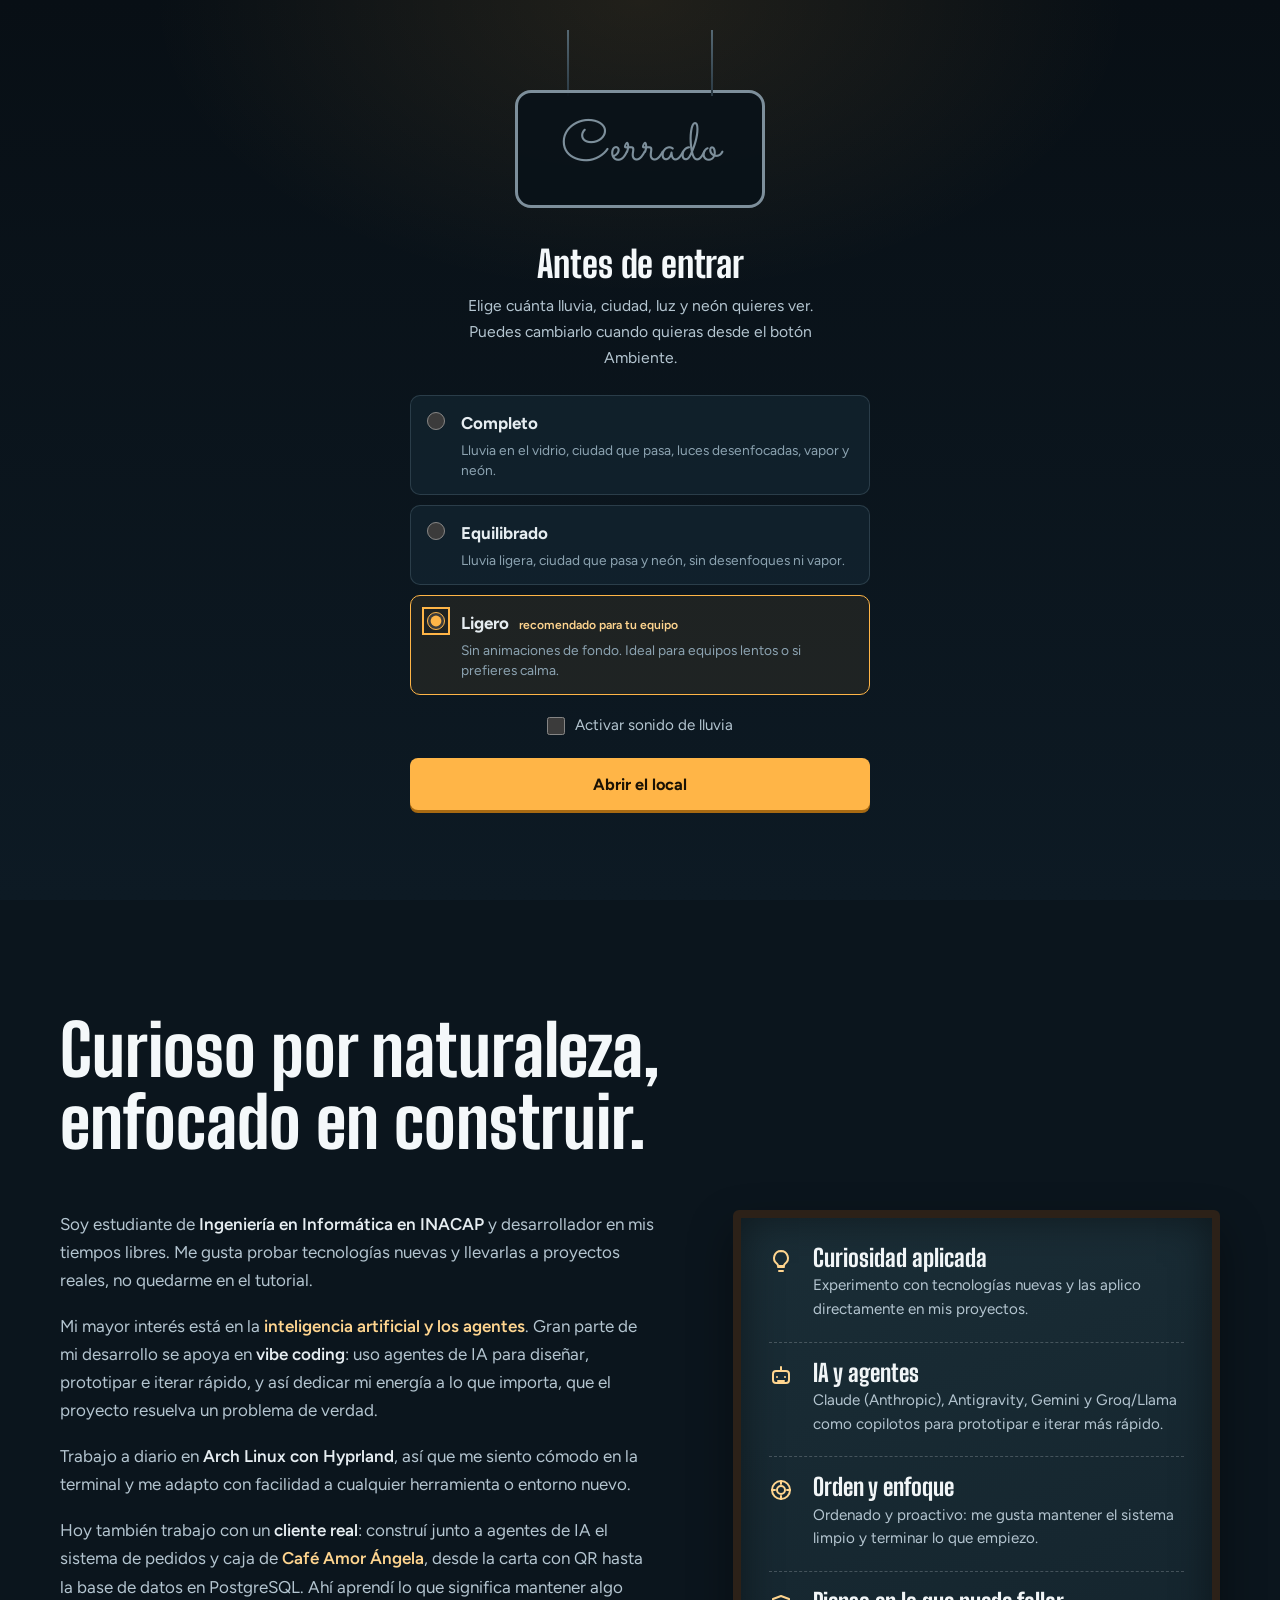
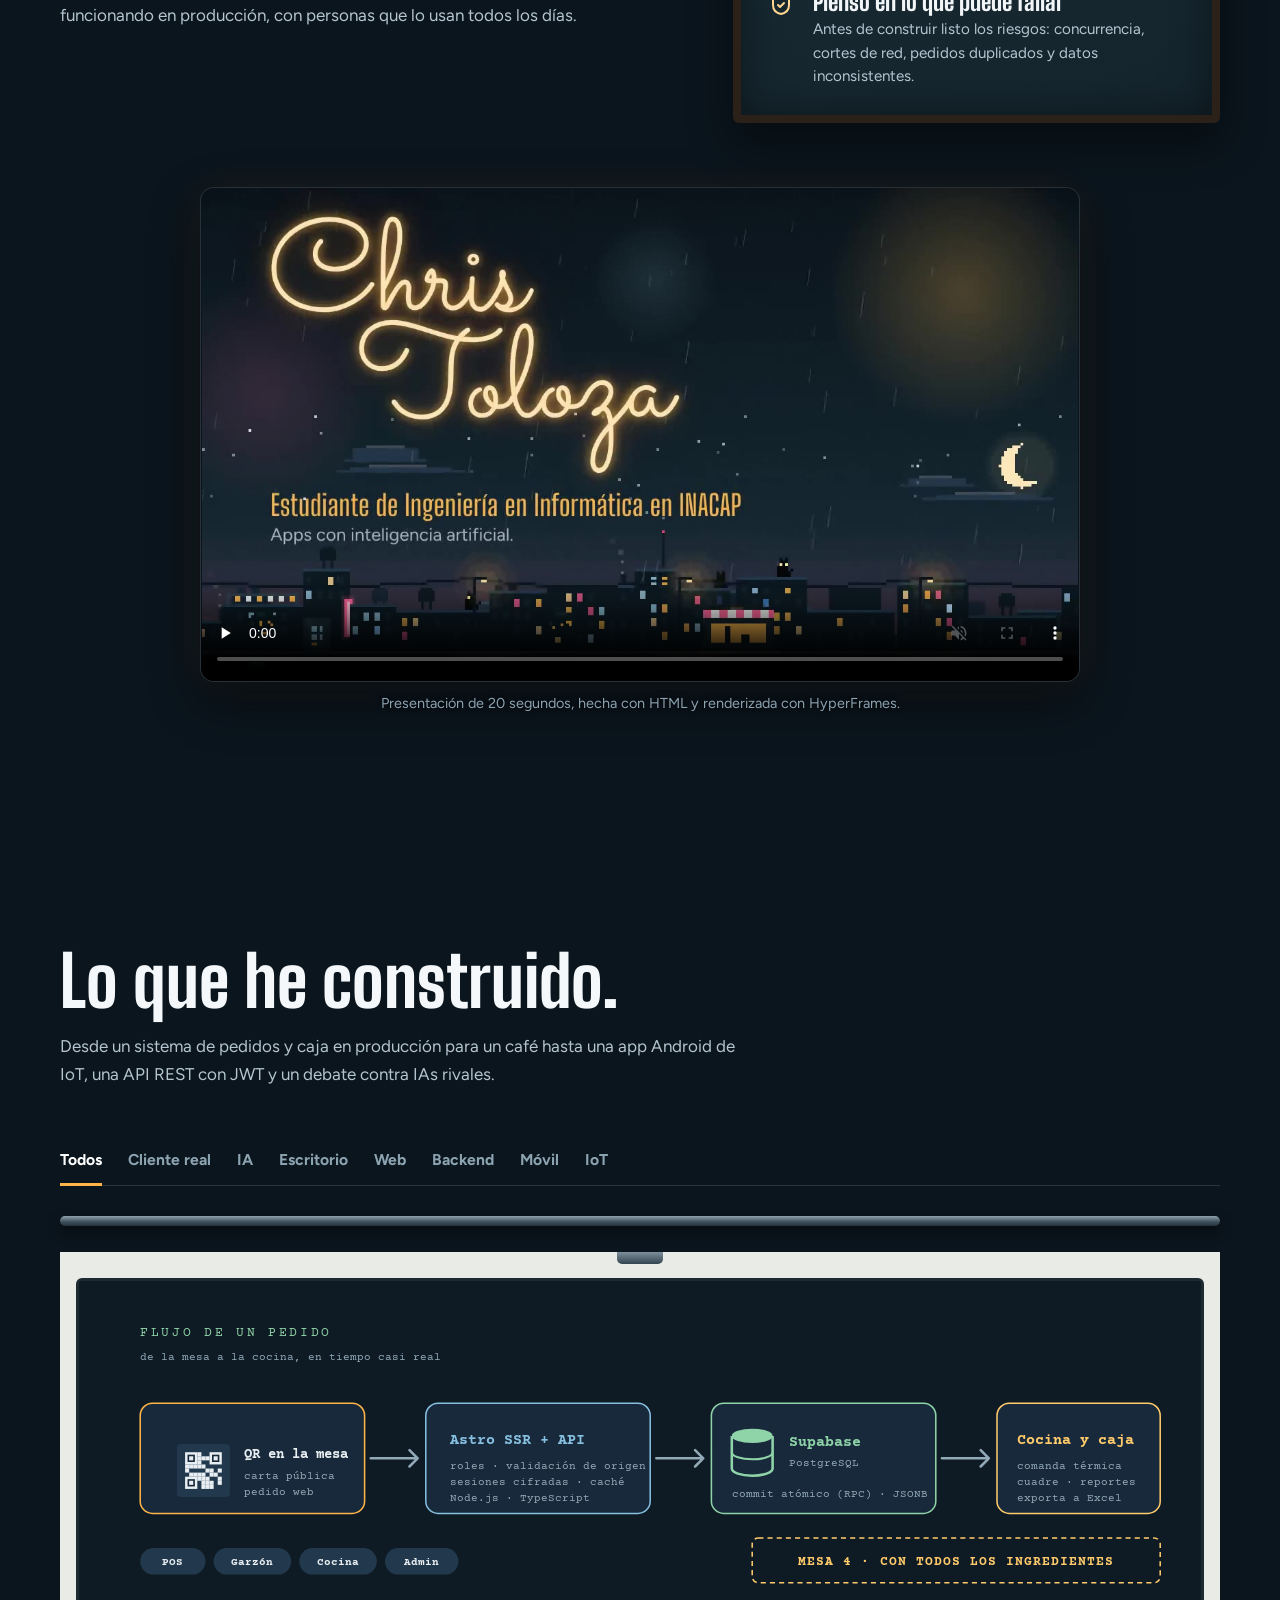
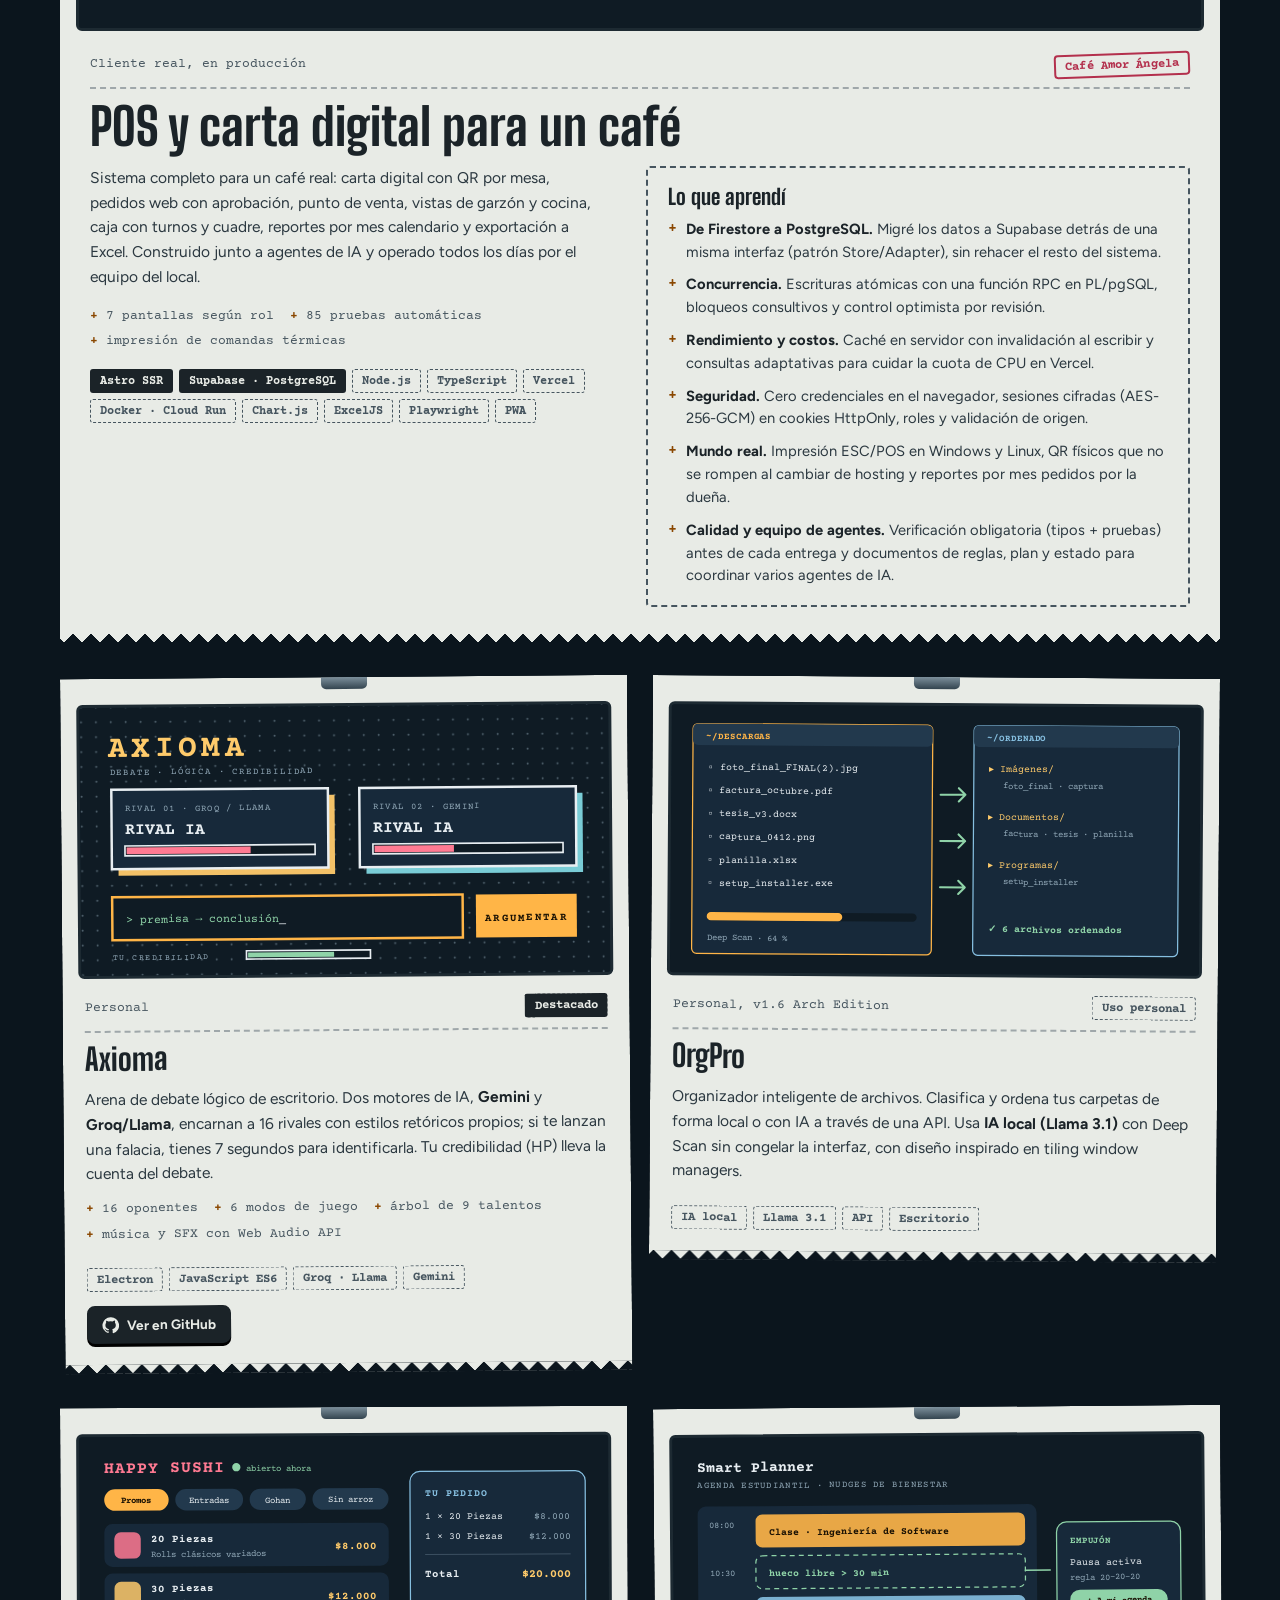
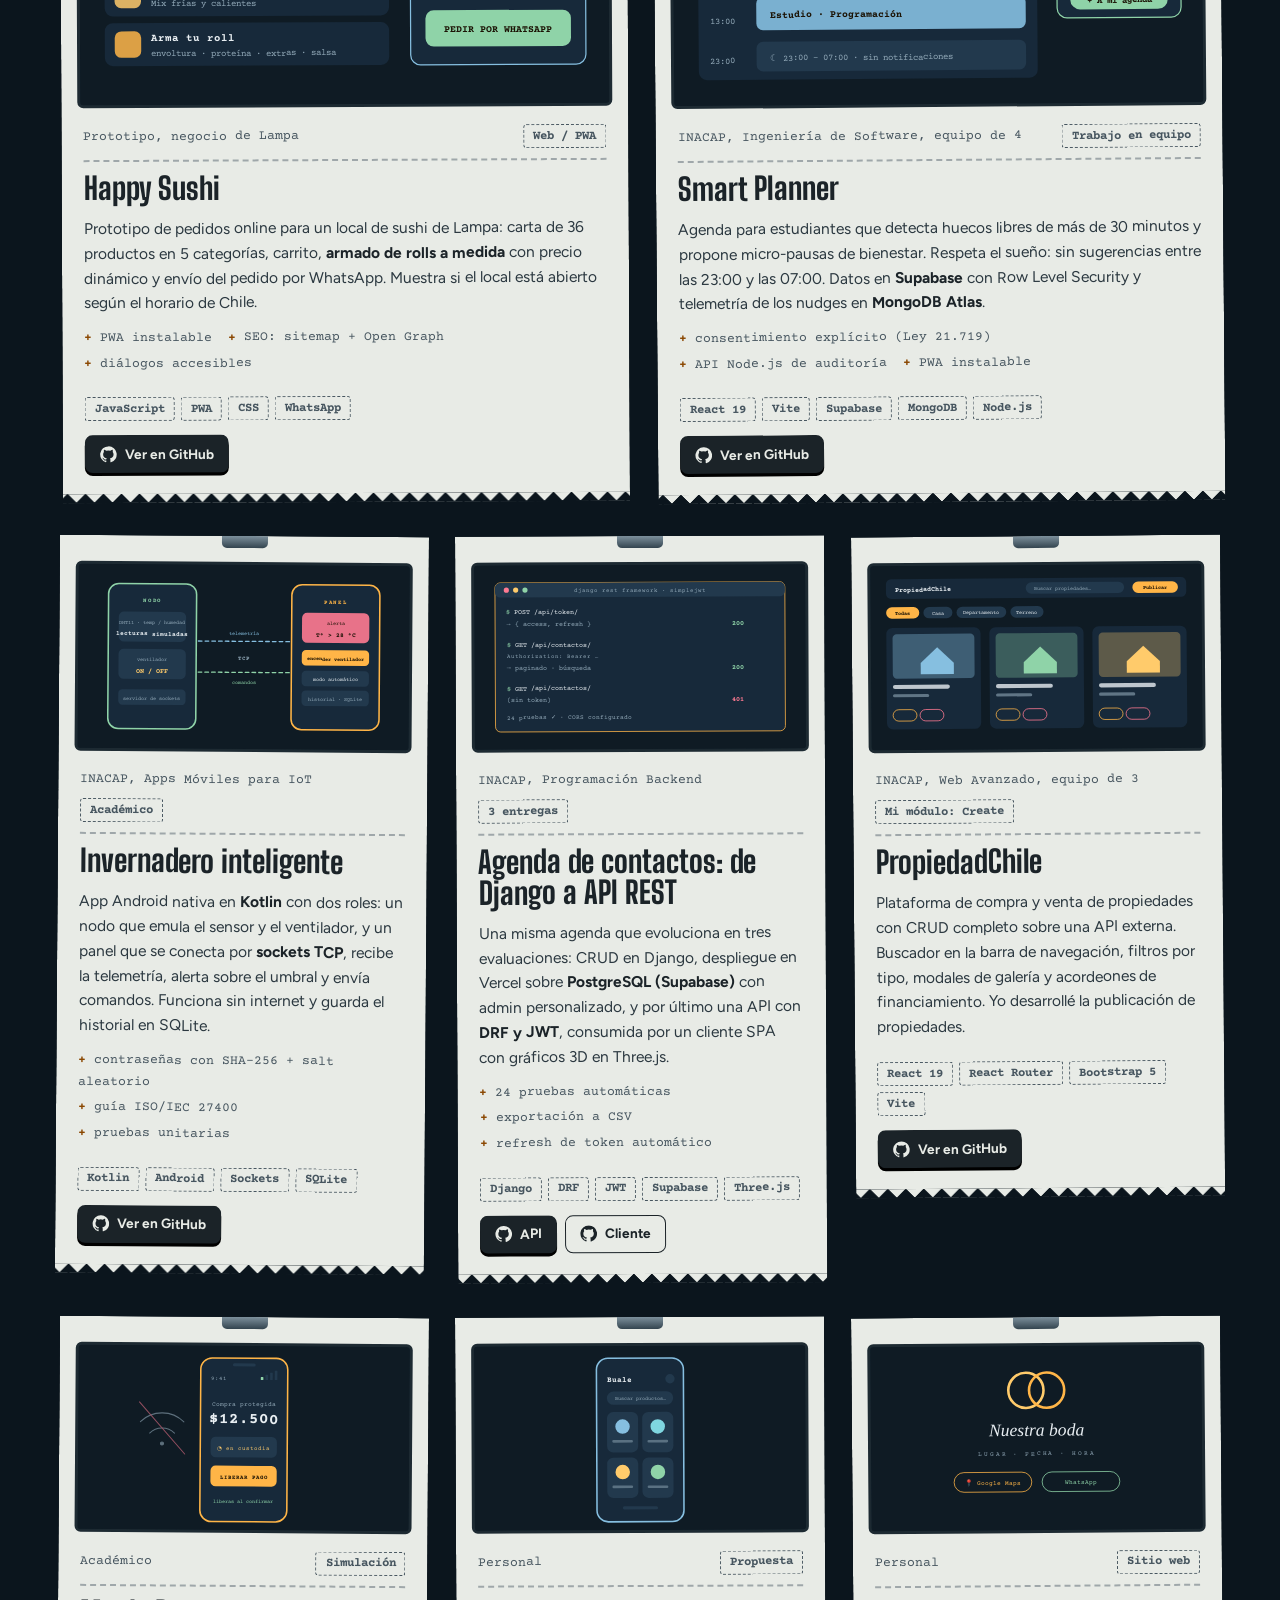
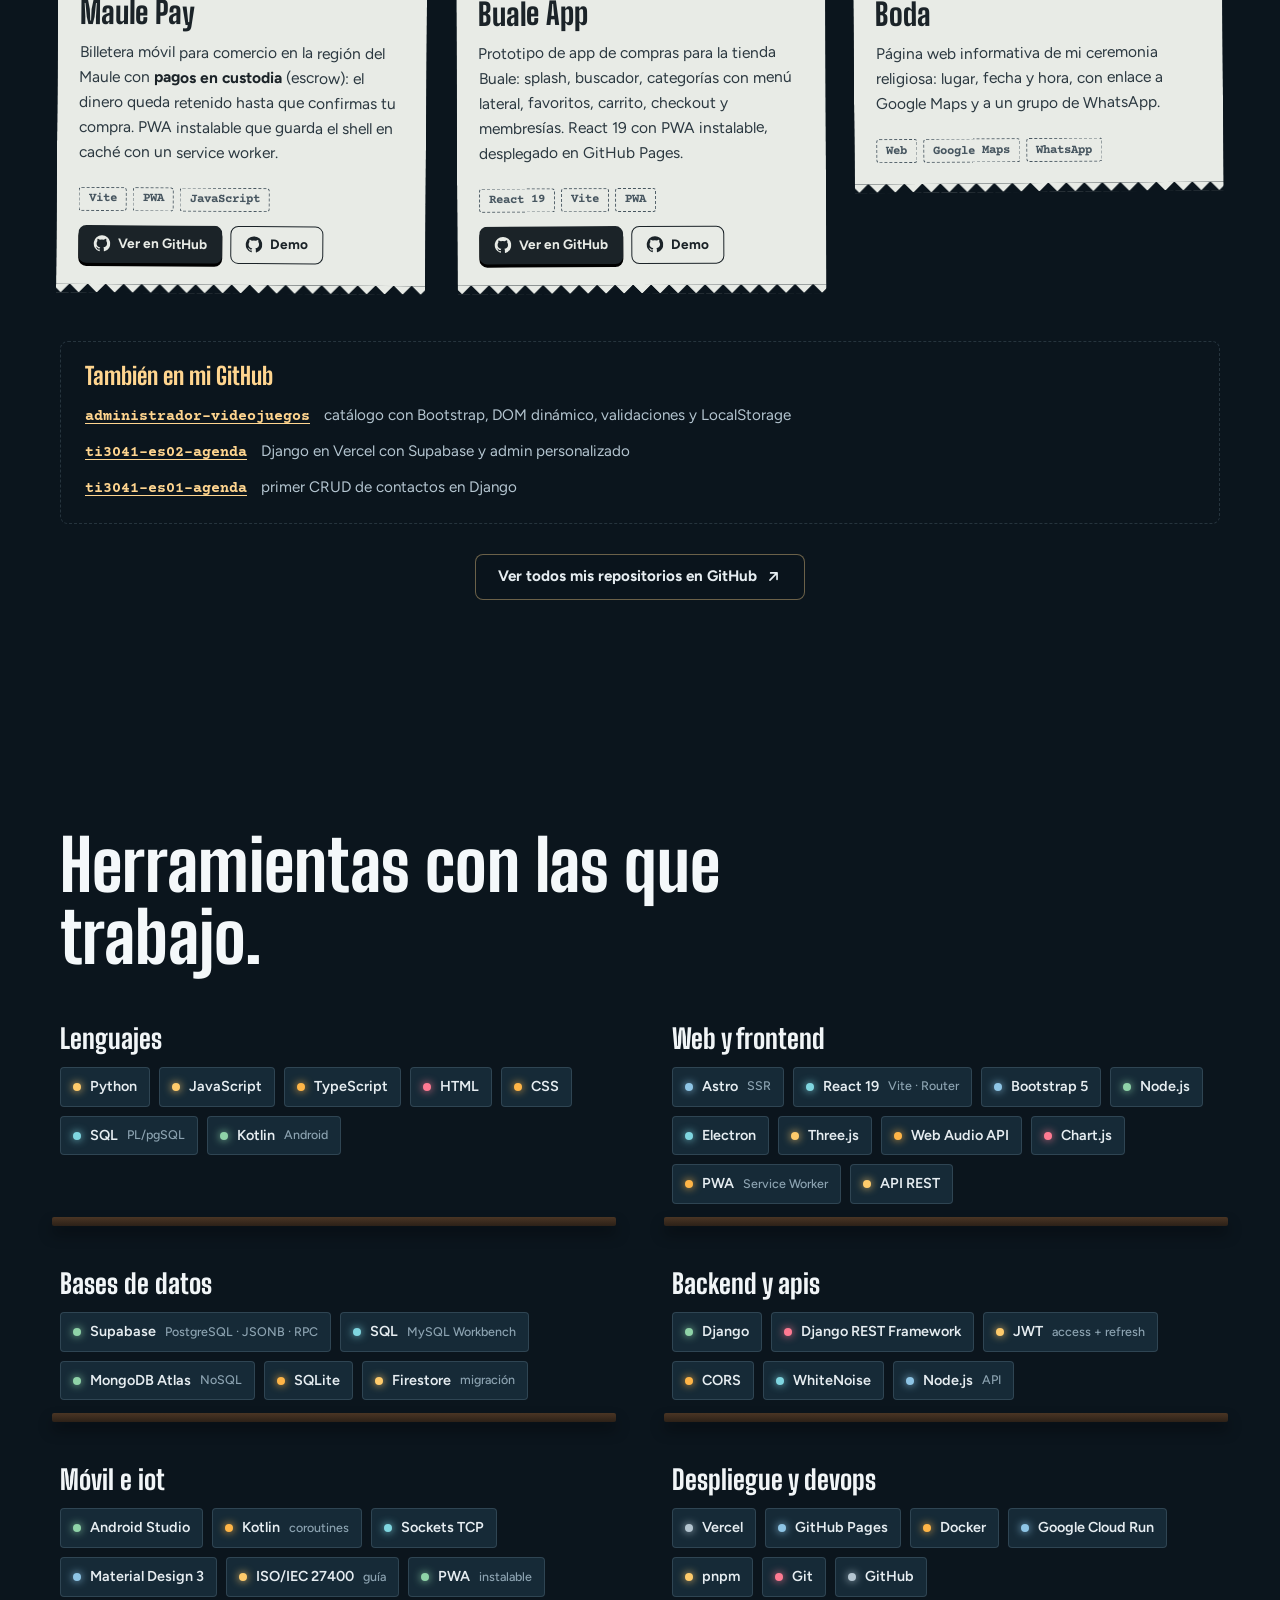
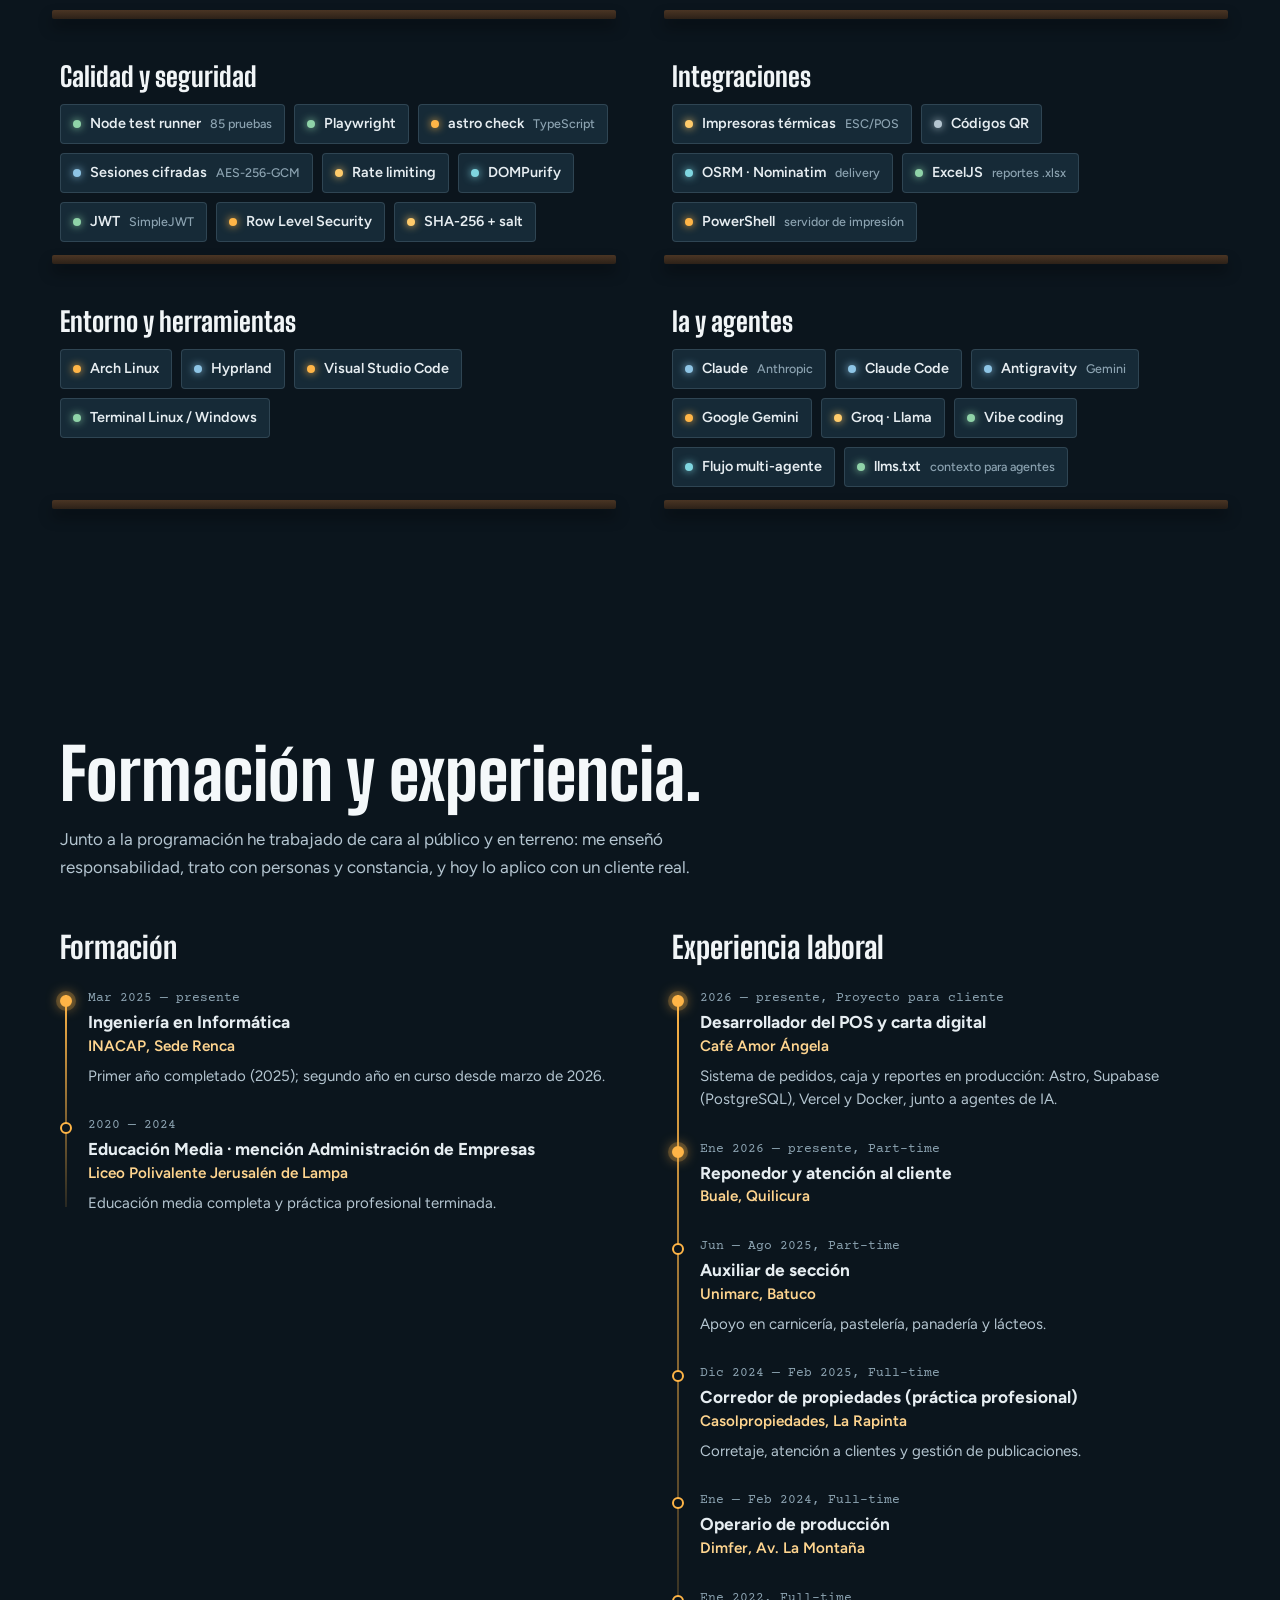
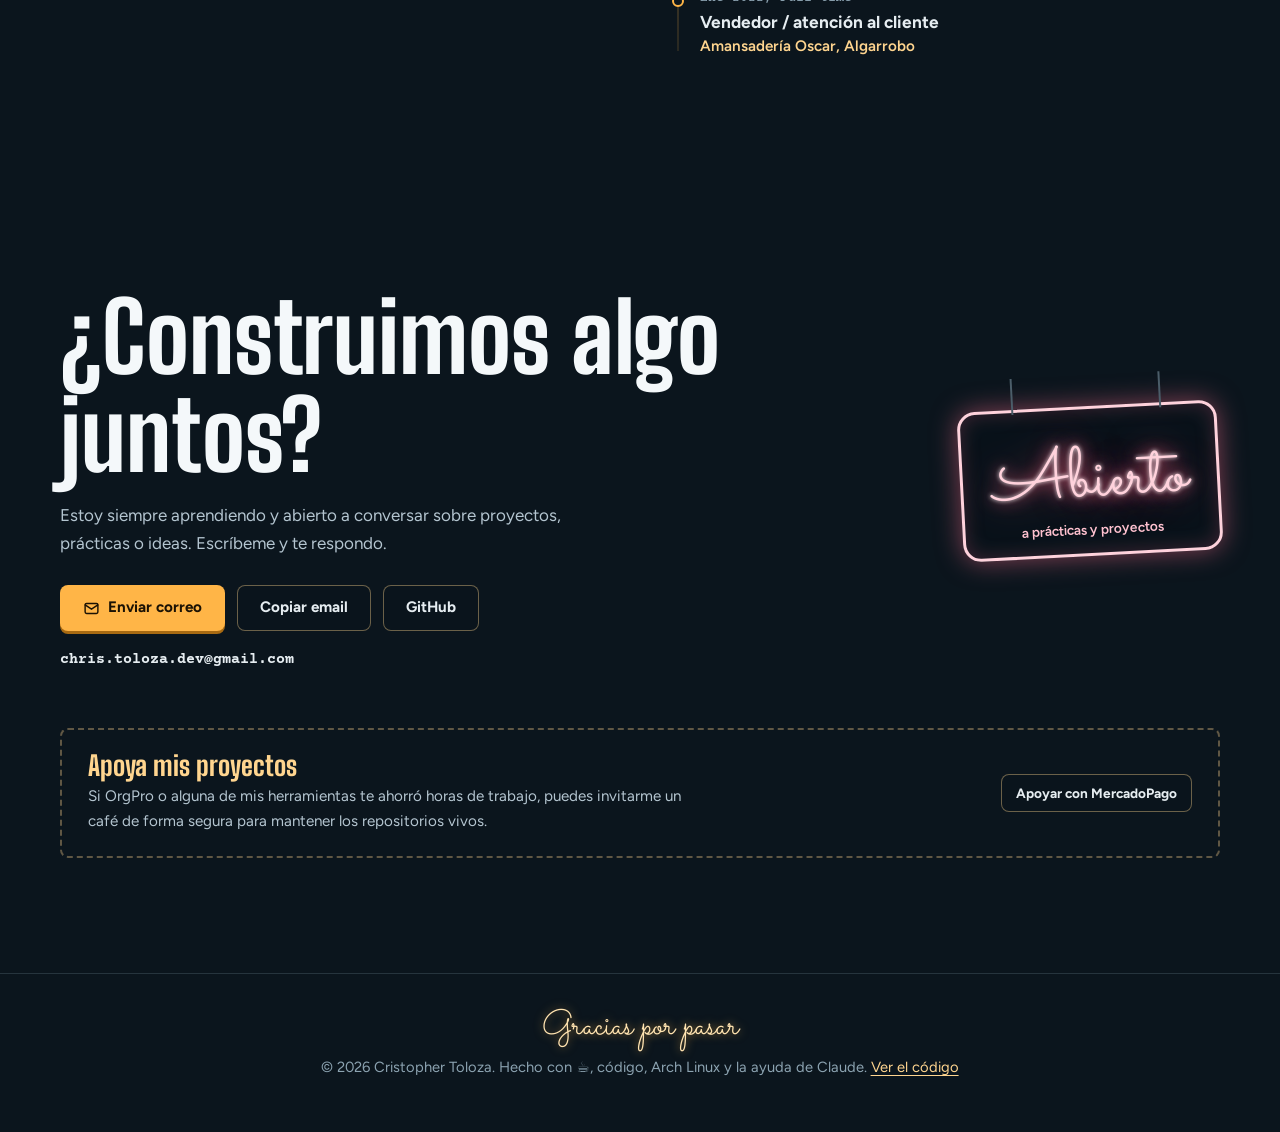
==== commit 7ee2ee30: "Video de presentación (HyperFrames) y cielo animado (Paper Shaders) Co-Authored-By: Claude Sonnet 5." ====
--- a/index.html
+++ b/index.html
@@ -65,6 +65,7 @@
       <i style="--x:92%;--y:12%;--s:80px;--c:142,197,230;--a:.16;--t:18s;--dl:-10s"></i>
       <i style="--x:46%;--y:52%;--s:70px;--c:255,213,143;--a:.12;--t:22s;--dl:-7s"></i>
     </div>
+    <div id="sky" aria-hidden="true"></div>
     <canvas id="city"></canvas>
     <div class="steam"></div>
     <canvas id="rain"></canvas>
@@ -216,6 +217,13 @@
             </div>
           </div>
         </div>
+
+        <figure class="reel" id="reel">
+          <video id="reel-video" controls muted playsinline preload="none" poster="assets/media/showreel-poster.jpg" aria-label="Presentación de 20 segundos: Chris Toloza y cuatro de sus proyectos">
+            <source src="assets/media/showreel.mp4" type="video/mp4" />
+          </video>
+          <figcaption>Presentación de 20 segundos, hecha con HTML y renderizada con HyperFrames.</figcaption>
+        </figure>
       </div>
     </section>
 
--- a/assets/css/style.css
+++ b/assets/css/style.css
@@ -129,7 +129,7 @@
     linear-gradient(180deg, #0a131b 0%, #0e1b25 45%, #122431 100%);
 }
 
-.bokeh, .steam, #rain, #city { display: none; }
+.bokeh, .steam, #rain, #city, #sky { display: none; }
 .fx-bokeh .bokeh, .fx-steam .steam, .fx-rain #rain, .fx-city #city { display: block; }
 
 .bokeh { position: absolute; inset: 0 0 30% 0; }
@@ -646,3 +646,15 @@
 .f-onacc { fill: var(--on-accent); }
 .s-a { stroke: var(--accent); } .s-b { stroke: var(--accent-2); } .s-g { stroke: var(--green); }
 .s-y { stroke: var(--yellow); } .s-r { stroke: var(--red); } .s-m { stroke: var(--muted); }
+
+
+/* ---- video de presentación ---- */
+.reel { margin: clamp(36px, 5vw, 64px) auto 0; max-width: 880px; }
+.reel video { display: block; width: 100%; aspect-ratio: 16 / 9; background: #0b151d; border-radius: 14px;
+  border: 1px solid rgba(255, 255, 255, .12); box-shadow: 0 18px 50px rgba(0, 0, 0, .45), 0 0 40px rgba(255, 181, 71, .08); }
+.reel figcaption { margin-top: 10px; text-shadow: 0 1px 8px #050b10, 0 0 3px #050b10; font-size: .9rem; color: var(--muted); text-align: center; }
+
+/* ---- cielo con Paper Shaders: degradado de malla que se mueve muy despacio ---- */
+.fx-city #sky { display: block; position: absolute; inset: 0; opacity: 0; transition: opacity 1.2s ease; }
+.fx-city #sky.on { opacity: .8; }
+#sky canvas { display: block; width: 100%; height: 100%; }
